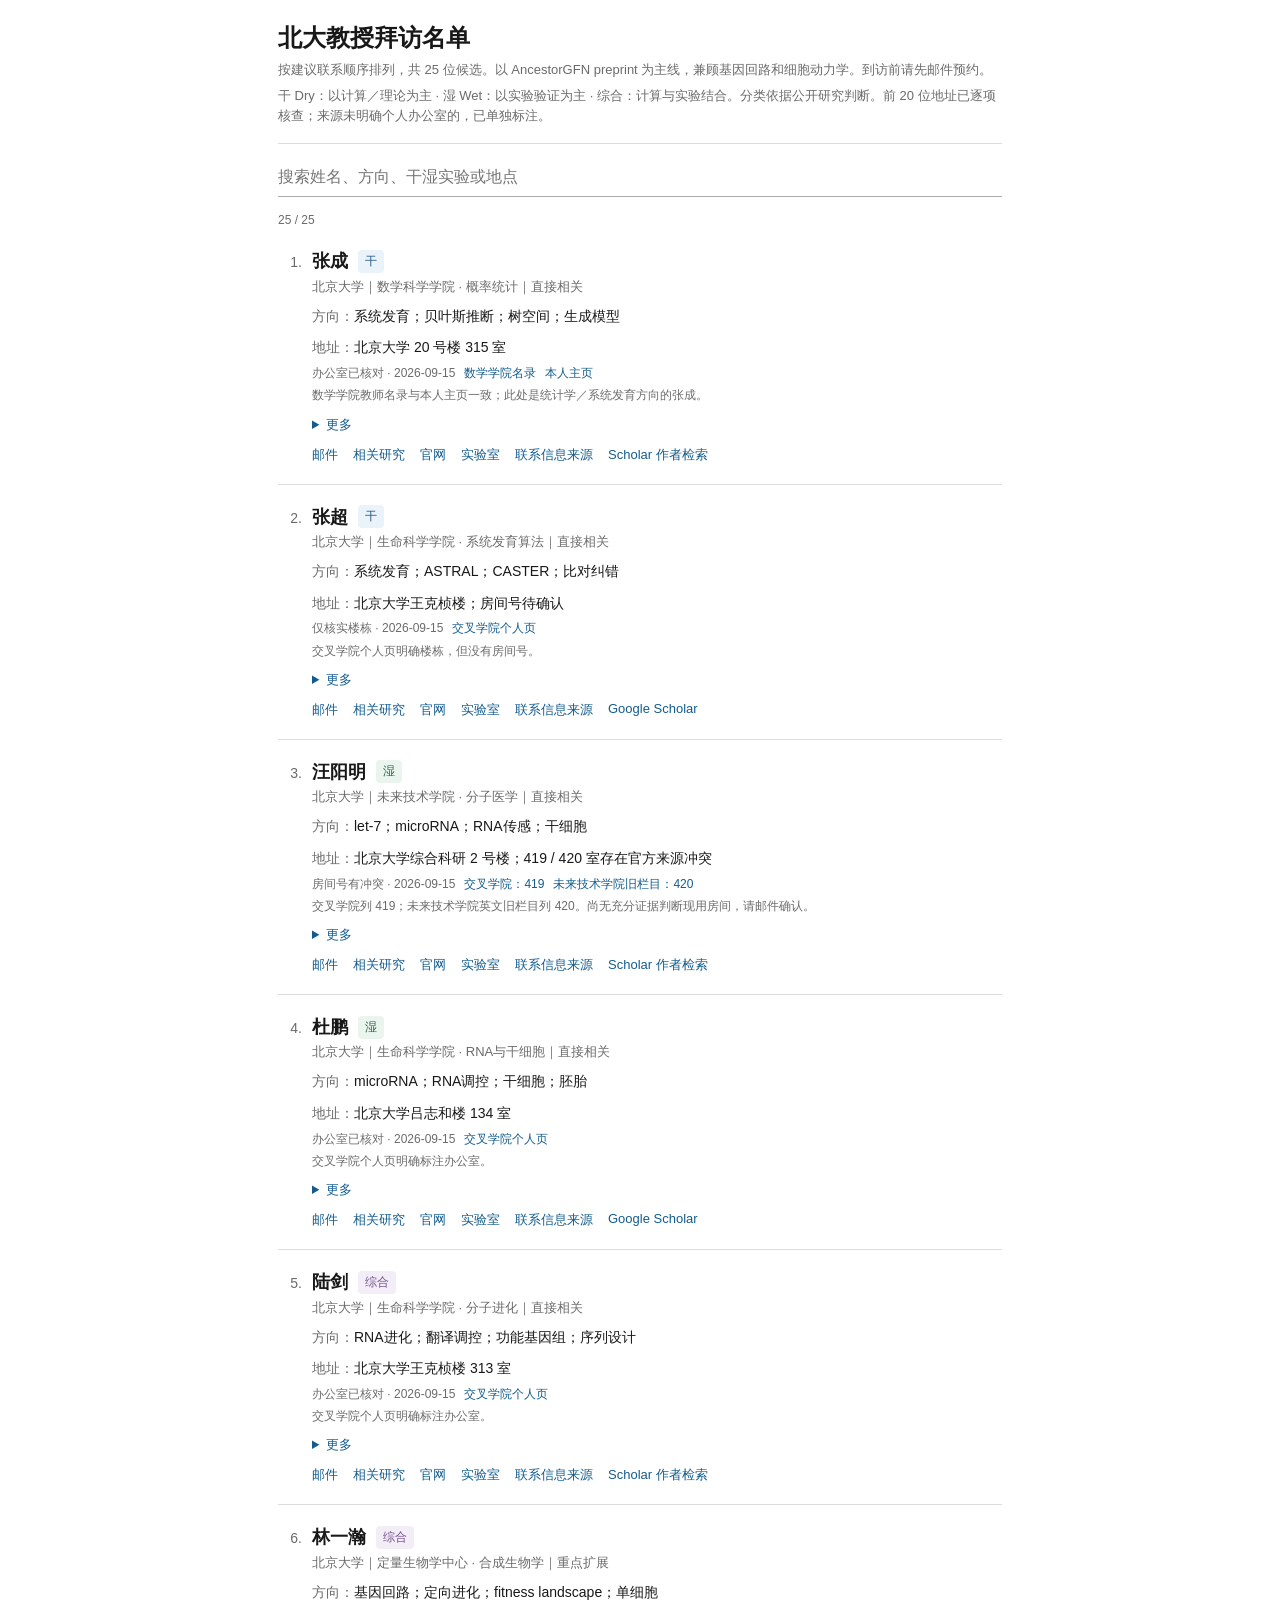
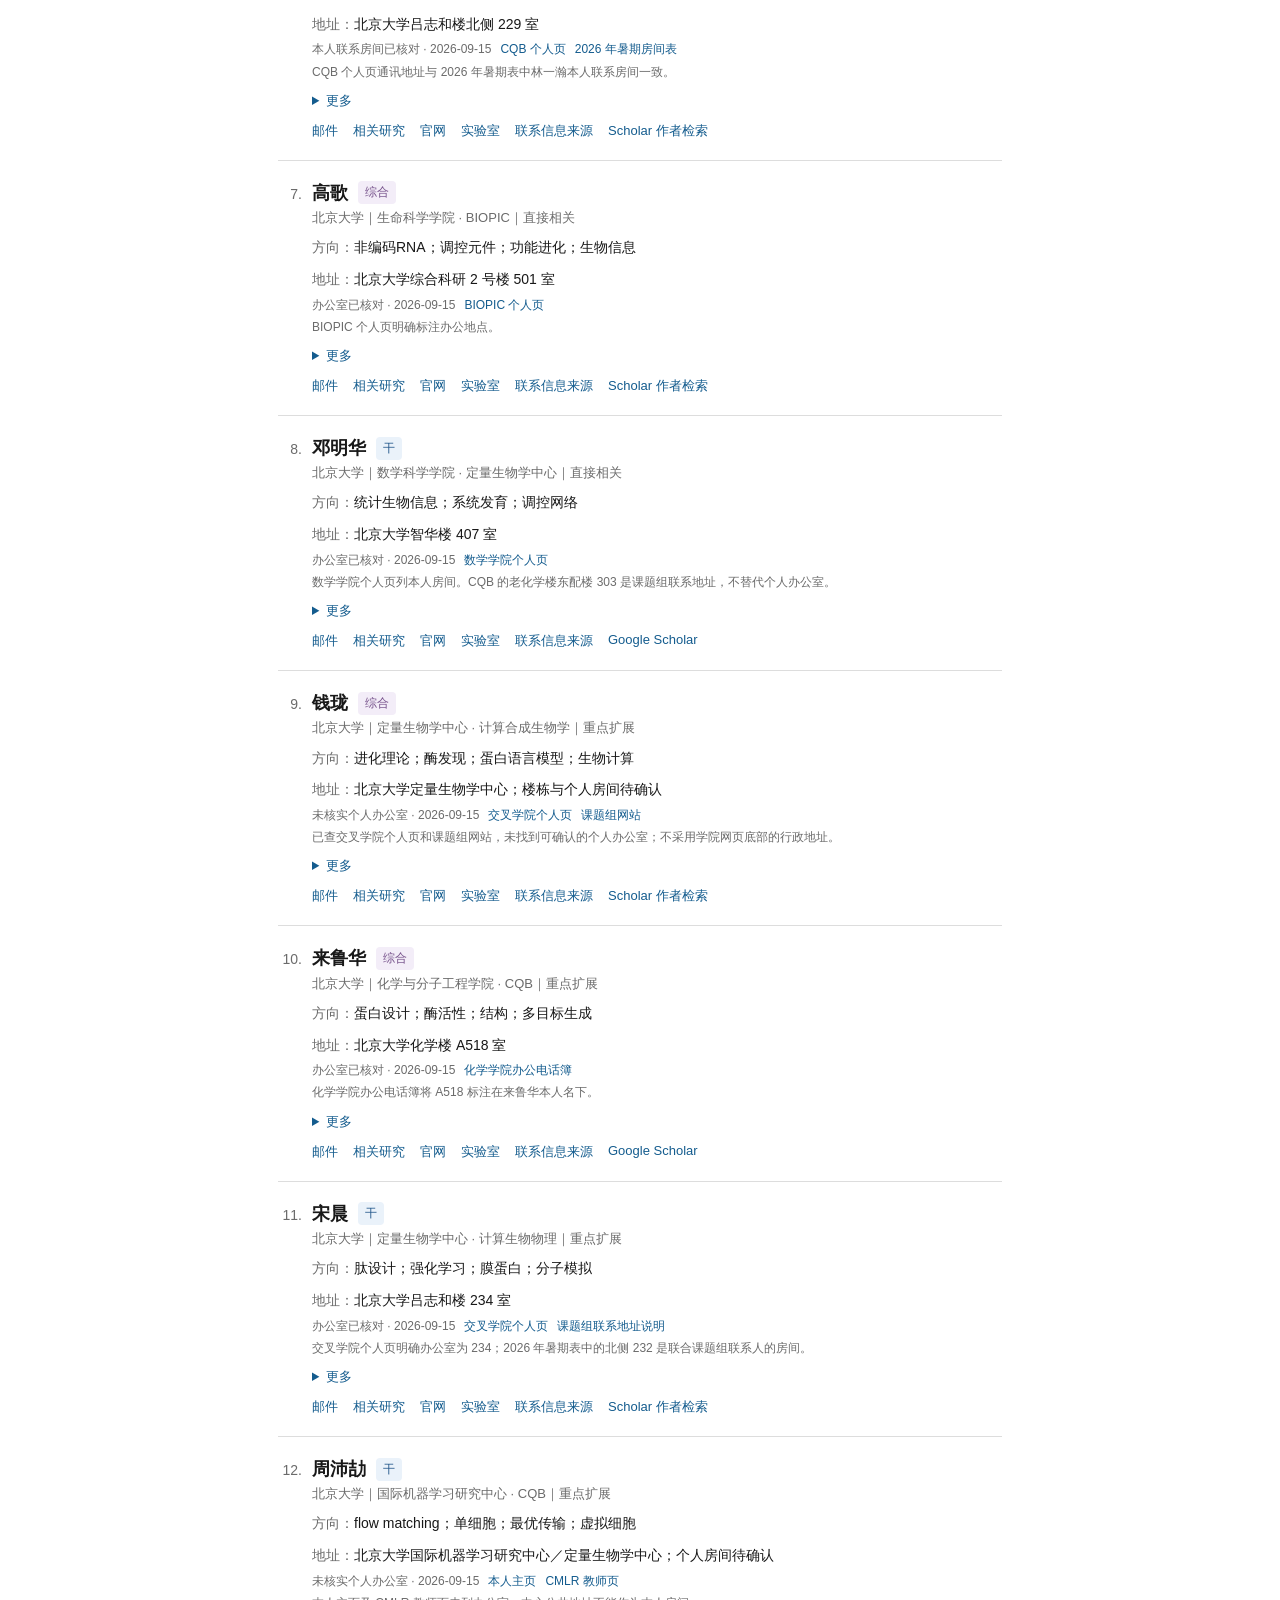
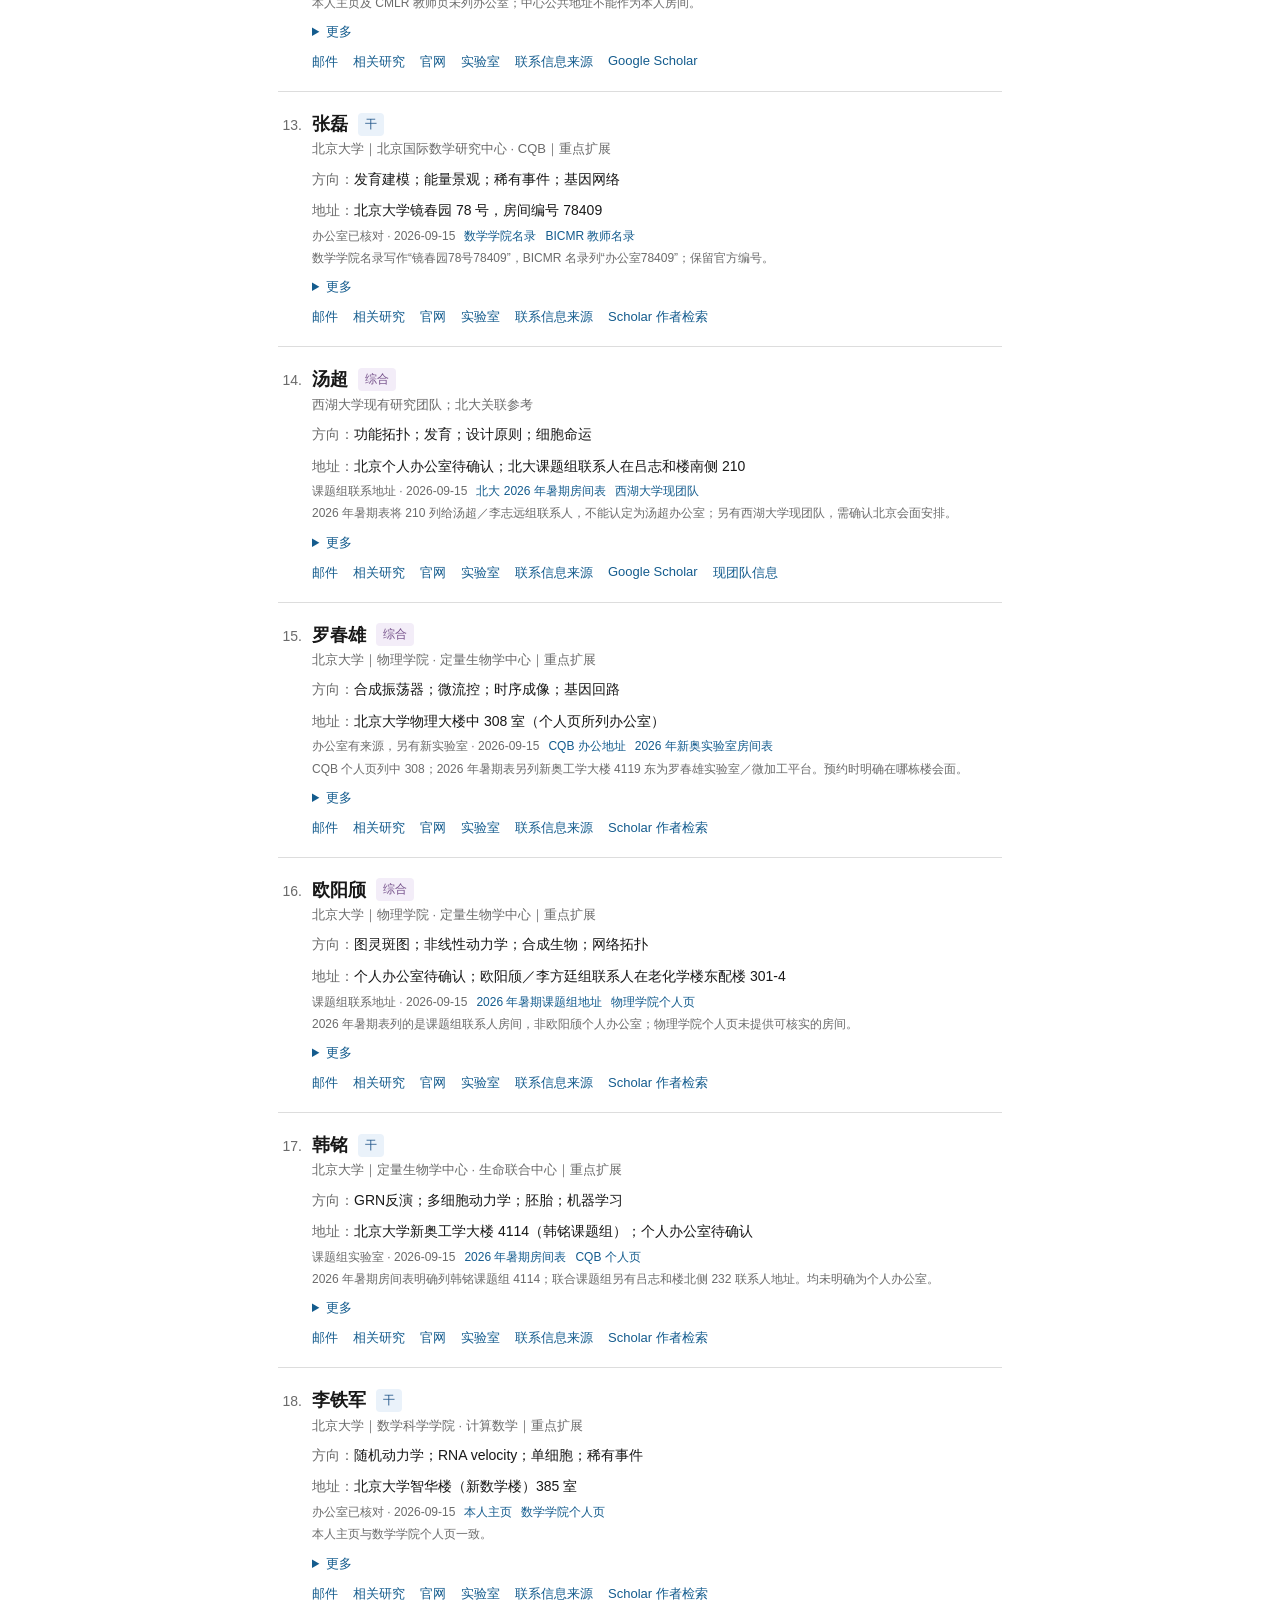
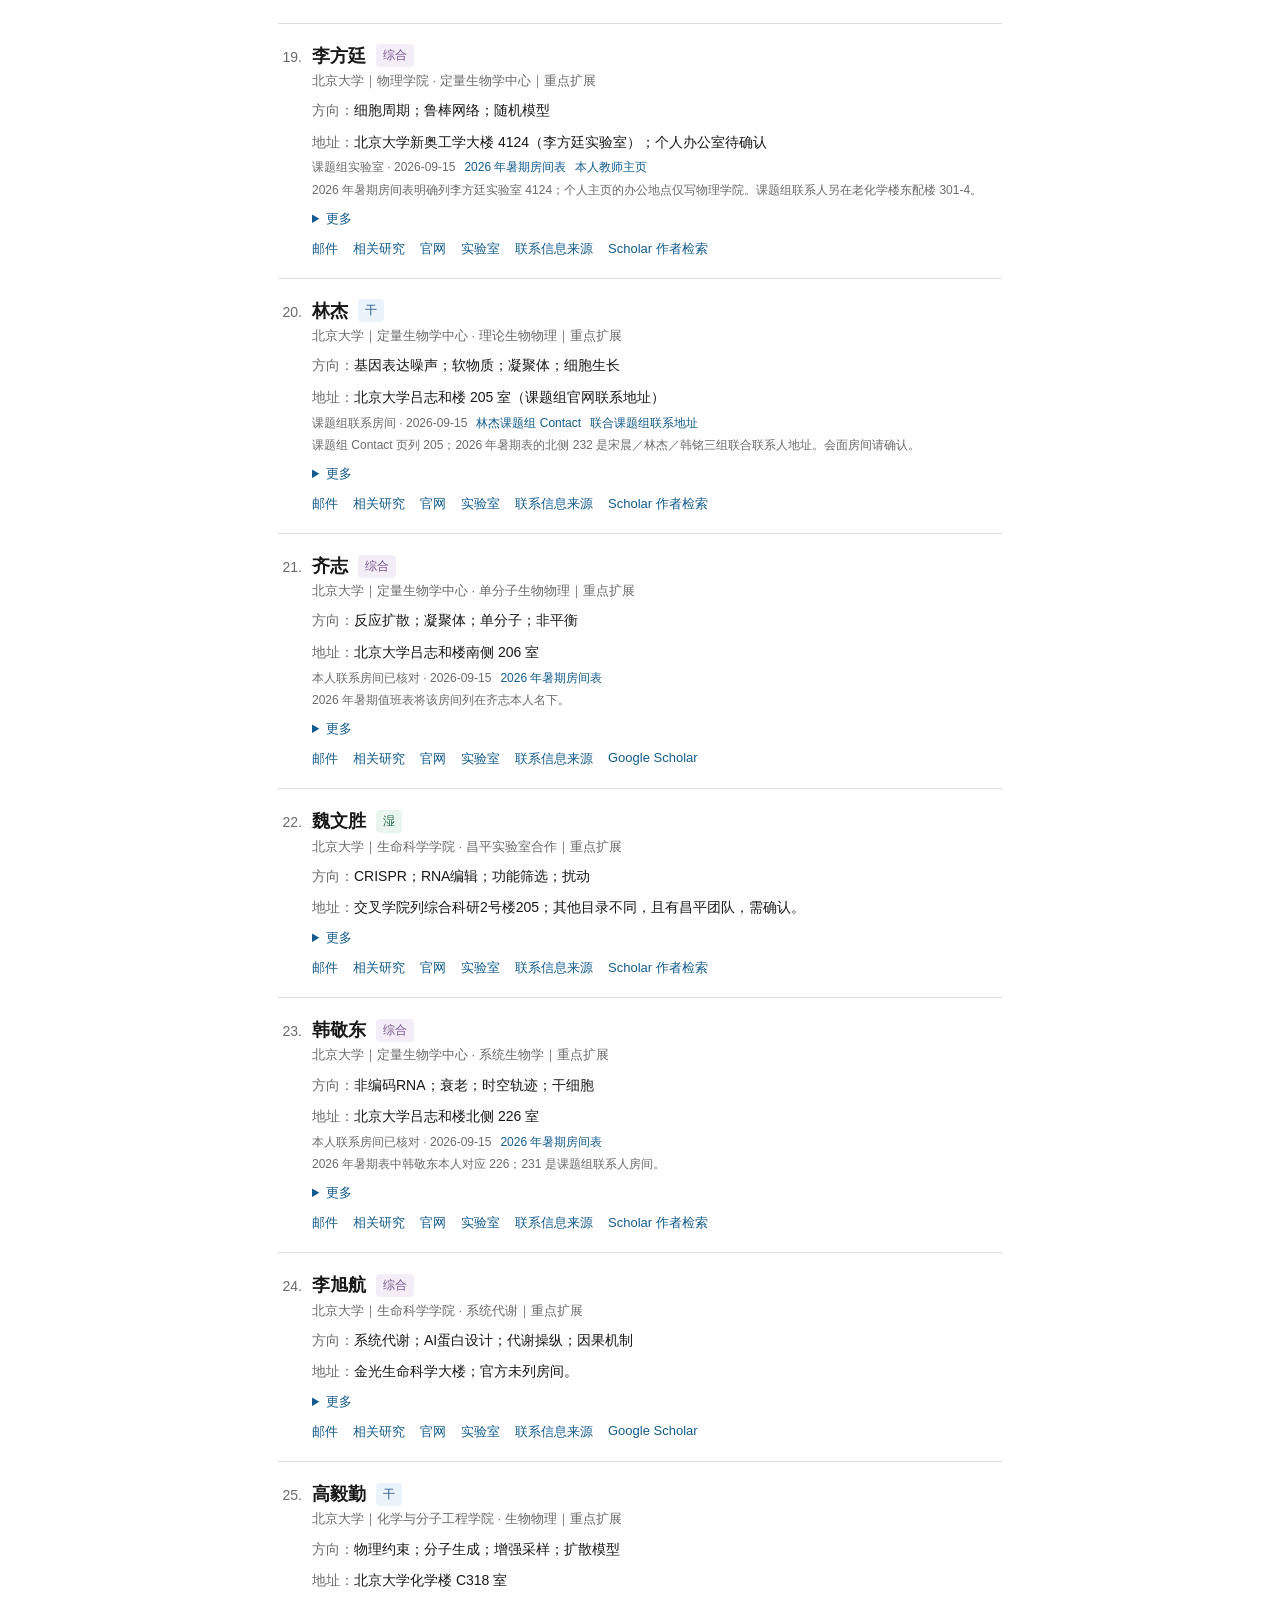
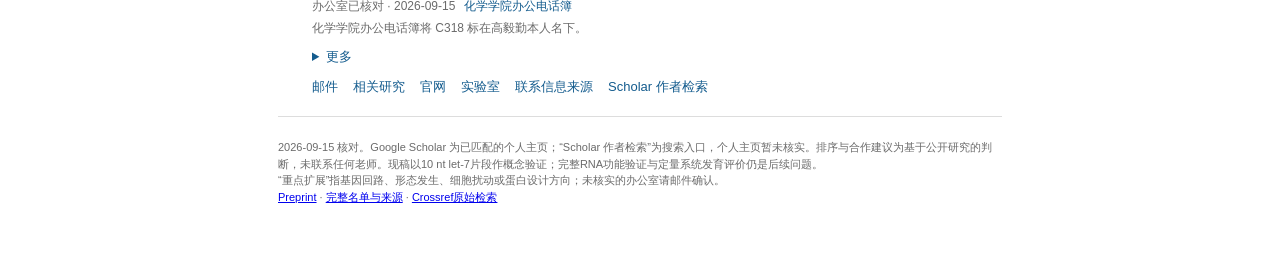
==== pku/index.html @ 9f8e9f09 "Use compact Chinese method labels beside professor names" ====
<!doctype html>
<html lang="zh-CN">
<head>
  <meta charset="utf-8">
  <meta name="viewport" content="width=device-width, initial-scale=1, viewport-fit=cover">
  <meta name="robots" content="noindex,nofollow,noarchive,noimageindex">
  <meta name="theme-color" content="#0b3b4a">
  <title>北大教授拜访名单</title>
  <style>
    :root { color-scheme:light; --ink:#181818; --muted:#6b6b6b; --link:#145c8e; --line:#dddddd; }
    * { box-sizing:border-box; }
    body { margin:0; font-family:-apple-system,BlinkMacSystemFont,"Segoe UI","PingFang SC","Noto Sans CJK SC",sans-serif; color:var(--ink); background:#fff; }
    .shell { width:min(760px,100%); margin:auto; padding:24px 18px 48px; }
    header { padding-bottom:18px; border-bottom:1px solid var(--line); }
    h1 { margin:0; font-size:24px; line-height:1.2; }
    .sub { margin:7px 0 0; color:var(--muted); font-size:13px; line-height:1.5; }
    .tools { padding:14px 0 6px; }
    .search { width:100%; border:0; border-bottom:1px solid #aaa; border-radius:0; background:#fff; padding:10px 0; font-size:16px; outline:none; }
    .search:focus { border-bottom-color:var(--ink); }
    .meta { margin:10px 0 2px; color:var(--muted); font-size:12px; }
    .list { display:block; }
    article { padding:20px 0; border-bottom:1px solid var(--line); }
    .top { display:flex; gap:10px; align-items:flex-start; }
    .rank { flex:0 0 auto; width:24px; color:var(--muted); font-size:14px; line-height:26px; text-align:right; }
    h2 { margin:0 0 4px; font-size:18px; line-height:1.35; }
    .heading { display:flex; flex-wrap:wrap; align-items:center; gap:6px 10px; margin-bottom:4px; }
    .heading h2 { margin:0; }
    .kind { display:inline-block; border-radius:4px; padding:3px 7px; font-size:12px; font-weight:500; }
    .kind.dry { color:#23578b; background:#eaf2fa; }
    .kind.wet { color:#216744; background:#eaf5ed; }
    .kind.mixed { color:#75508a; background:#f3edf8; }
    .office-meta { margin:5px 0 0 34px; font-size:12px; line-height:1.6; color:var(--muted); }
    .office-meta a { color:var(--link); margin-left:9px; text-decoration:none; }
    .office-note { margin-top:3px; }
    .identity { color:var(--muted); font-size:13px; line-height:1.4; }
    .line { margin:10px 0 0 34px; font-size:14px; line-height:1.55; }
    .line span { color:var(--muted); }
    details { margin:10px 0 0 34px; }
    summary { color:var(--link); font-size:13px; cursor:pointer; }
    .detail { margin-top:10px; color:#333; font-size:13px; line-height:1.55; }
    .links { display:flex; flex-wrap:wrap; gap:6px 15px; margin:12px 0 0 34px; }
    .links a { color:var(--link); font-size:13px; text-decoration:none; }
    .links a:hover { text-decoration:underline; }
    .empty { padding:28px 0; color:var(--muted); }
    footer { margin-top:22px; color:var(--muted); font-size:11px; line-height:1.5; }
  </style>
</head>
<body>
  <main class="shell">
    <header>
      <h1>北大教授拜访名单</h1>
      <p class="sub">按建议联系顺序排列，共 25 位候选。以 AncestorGFN preprint 为主线，兼顾基因回路和细胞动力学。到访前请先邮件预约。</p>
      <p class="sub">干 Dry：以计算／理论为主 · 湿 Wet：以实验验证为主 · 综合：计算与实验结合。分类依据公开研究判断。前 20 位地址已逐项核查；来源未明确个人办公室的，已单独标注。</p>
    </header>
    <section class="tools" aria-label="搜索">
      <input id="search" class="search" type="search" placeholder="搜索姓名、方向、干湿实验或地点" autocomplete="off">
    </section>
    <div class="meta" id="count"></div>
    <section class="list" id="cards"></section>
    <footer>2026-09-15 核对。Google Scholar 为已匹配的个人主页；“Scholar 作者检索”为搜索入口，个人主页暂未核实。排序与合作建议为基于公开研究的判断，未联系任何老师。现稿以10 nt let-7片段作概念验证；完整RNA功能验证与定量系统发育评价仍是后续问题。<br>“重点扩展”指基因回路、形态发生、细胞扰动或蛋白设计方向；未核实的办公室请邮件确认。<br><a href="https://doi.org/10.64898/2026.04.08.717239" target="_blank" rel="noopener noreferrer">Preprint</a> · <a href="research-data.json" download>完整名单与来源</a> · <a href="crossref-sequence.json" download>Crossref原始检索</a></footer>
  </main>
  <script>
    const records = [{"id": "zhang-cheng", "name": "张成", "en": "Cheng Zhang", "unit": "数学科学学院 · 概率统计", "kind": "干实验", "tier": "直接相关", "tags": ["系统发育", "贝叶斯推断", "树空间", "生成模型"], "fit": "最适合审视 AncestorGFN 的推断定义：生成路径在什么条件下才构成系统发育证据？", "evidence": "本人2025年论文包含将有向无环图系统扩展以寻找高后验密度系统树，与“从 DAG 得到树”的问题特别贴近；另有变分推断和标准化流工作。", "paper": "Finding High Posterior Density Phylogenies by Systematically Extending a Directed Acyclic Graph · Algorithms for Molecular Biology 2025", "paperUrl": "https://doi.org/10.1186/s13015-025-00273-x", "email": "chengzhang@math.pku.edu.cn", "address": "北京大学 20 号楼 315 室", "official": "https://www.stat-center.pku.edu.cn/zxry/zxjy/zc/1201854tjkxzx1314356.htm", "lab": "https://zcrabbit.github.io/", "ask": "想请教如何给 flow traceback 定义可检验的树分布，以及怎样与变分贝叶斯方法在同一数据和计算预算下比较。", "limit": "数学学院张成；不是计算机学院做 DNA 存储的同名教师。需把生成树与进化似然区分清楚。", "scholarChecked": "2026-09-15", "scholar": "", "scholarSource": "", "scholarEvidence": "已检查官方/实验室主页并检索，暂未确认独立个人主页；不表示本人没有主页。", "scholarStatus": "个人主页待核实", "scholarSearch": "https://scholar.google.com/citations?view_op=search_authors&mauthors=Cheng+Zhang+Peking+University&hl=en", "officeStatus": "办公室已核对", "officeNote": "数学学院教师名录与本人主页一致；此处是统计学／系统发育方向的张成。", "officeSources": [{"label": "数学学院名录", "url": "https://math.pku.edu.cn/jsdw/js_20180628175159671361/z_20180628175159671361/103427.htm"}, {"label": "本人主页", "url": "https://zcrabbit.github.io/"}], "officeChecked": "2026-09-15", "kindCode": "dry", "kindLabel": "干", "kindSource": "https://www.stat-center.pku.edu.cn/zxry/zxjy/zc/1201854tjkxzx1314356.htm", "kindNote": "本人2025年论文包含将有向无环图系统扩展以寻找高后验密度系统树，与“从 DAG 得到树”的问题特别贴近；另有变分推断和标准化流工作。", "rank": 1, "identity": "北京大学｜数学科学学院 · 概率统计｜直接相关", "fields": "系统发育；贝叶斯推断；树空间；生成模型", "mode": "干实验", "source": "https://www.stat-center.pku.edu.cn/zxry/zxjy/zc/1201854tjkxzx1314356.htm", "action": "先邮件预约，并确认会面房间及进楼安排。"}, {"id": "zhang-chao", "name": "张超", "en": "Chao Zhang", "unit": "生命科学学院 · 系统发育算法", "kind": "干实验", "tier": "直接相关", "tags": ["系统发育", "ASTRAL", "CASTER", "比对纠错"], "fit": "最适合帮助补强系统发育基准：真树模拟、树提取、基因树与物种树差别、比对误差。", "evidence": "官方主页列出 ASTRAL-IV、ASTRAL-Pro、wASTRAL、CASTER、WASTER 与 TAPER，覆盖大规模建树和比对纠错。", "paper": "CASTER: Direct species tree inference from whole-genome alignments · Science 2025", "paperUrl": "https://pmc.ncbi.nlm.nih.gov/articles/PMC12038793/", "email": "chaozhang@pku.edu.cn", "address": "北京大学王克桢楼；房间号待确认", "official": "https://www.aais.pku.edu.cn/info/1410/17931.htm", "lab": "https://asterlab-web.github.io/", "ask": "您的建树和比对纠错工作让我想到：如何测试不显式计算 MSA 的生成路径，在含 indel 与基因复制的数据中是否保留真实进化信号？", "limit": "当前稿件仅使用短 let-7 片段；CASTER/ASTRAL 解决的问题和输入规模不同，应先请教评价设计，不能直接宣称同类替代。", "scholarChecked": "2026-09-15", "scholar": "https://scholar.google.com/citations?user=tLmALrkAAAAJ&hl=en", "scholarSource": "https://asterlab-web.github.io/people/", "scholarEvidence": "实验室主页直接链接", "scholarStatus": "已核对主页", "scholarSearch": "https://scholar.google.com/citations?view_op=search_authors&mauthors=Chao+Zhang+Peking+University&hl=en", "officeStatus": "仅核实楼栋", "officeNote": "交叉学院个人页明确楼栋，但没有房间号。", "officeSources": [{"label": "交叉学院个人页", "url": "https://www.aais.pku.edu.cn/info/1410/17931.htm"}], "officeChecked": "2026-09-15", "kindCode": "dry", "kindLabel": "干", "kindSource": "https://www.aais.pku.edu.cn/info/1410/17931.htm", "kindNote": "官方主页列出 ASTRAL-IV、ASTRAL-Pro、wASTRAL、CASTER、WASTER 与 TAPER，覆盖大规模建树和比对纠错。", "rank": 2, "identity": "北京大学｜生命科学学院 · 系统发育算法｜直接相关", "fields": "系统发育；ASTRAL；CASTER；比对纠错", "mode": "干实验", "source": "https://www.aais.pku.edu.cn/info/1410/17931.htm", "action": "先邮件预约，并确认会面房间及进楼安排。"}, {"id": "wang-yangming", "name": "汪阳明", "en": "Yangming Wang", "unit": "未来技术学院 · 分子医学", "kind": "湿实验", "tier": "直接相关", "tags": ["let-7", "microRNA", "RNA传感", "干细胞"], "fit": "最贴近 let-7 功能与测量：有 let-7 调控研究，也有 miRNA 活性传感器和活细胞 RNA 动态测量。", "evidence": "2014/2015 年 let-7 与干细胞自我更新工作；2019 年 miRNA 激活 CRISPR 传感器；2026 年 POND-seq 可追踪活细胞 RNA 并捕获 miRNA 及相关靶 RNA。", "paper": "POND-seq · Molecular Cell 2026", "paperUrl": "https://future.pku.edu.cn/kxyj/kydt/fe4bd31f8ebb439cb4e24157a5f477c4.htm", "email": "yangming.wang@pku.edu.cn", "address": "北京大学综合科研 2 号楼；419 / 420 室存在官方来源冲突", "official": "https://www.aais.pku.edu.cn/info/1434/2818.htm", "lab": "https://wanglabpku.github.io/", "ask": "想讨论怎样把生成的 let-7 变体放回完整 RNA 背景，并用活性或靶向读出区分“序列相似”与“功能保留”。", "limit": "let-7 直接工作年代较早，但当前 RNA 工具方向仍在延续；短片段不能直接当作完整成熟 miRNA。", "scholarChecked": "2026-09-15", "scholar": "", "scholarSource": "", "scholarEvidence": "已检查官方/实验室主页并检索，暂未确认独立个人主页；不表示本人没有主页。", "scholarStatus": "个人主页待核实", "scholarSearch": "https://scholar.google.com/citations?view_op=search_authors&mauthors=Yangming+Wang+Peking+University&hl=en", "officeStatus": "房间号有冲突", "officeNote": "交叉学院列 419；未来技术学院英文旧栏目列 420。尚无充分证据判断现用房间，请邮件确认。", "officeSources": [{"label": "交叉学院：419", "url": "https://www.aais.pku.edu.cn/info/1434/2818.htm"}, {"label": "未来技术学院旧栏目：420", "url": "https://future.pku.edu.cn/en/Old_Column/js/Faculty/InstituteMedicine/15ef9f4444e141cda5673b20d1e2776c.htm"}], "officeChecked": "2026-09-15", "kindCode": "wet", "kindLabel": "湿", "kindSource": "https://www.aais.pku.edu.cn/info/1434/2818.htm", "kindNote": "2014/2015 年 let-7 与干细胞自我更新工作；2019 年 miRNA 激活 CRISPR 传感器；2026 年 POND-seq 可追踪活细胞 RNA 并捕获 miRNA 及相关靶 RNA。", "rank": 3, "identity": "北京大学｜未来技术学院 · 分子医学｜直接相关", "fields": "let-7；microRNA；RNA传感；干细胞", "mode": "湿实验", "source": "https://www.aais.pku.edu.cn/info/1434/2818.htm", "action": "先邮件预约，并确认会面房间及进楼安排。"}, {"id": "du-peng", "name": "杜鹏", "en": "Peng Du", "unit": "生命科学学院 · RNA与干细胞", "kind": "湿实验", "tier": "直接相关", "tags": ["microRNA", "RNA调控", "干细胞", "胚胎"], "fit": "适合定义生成 miRNA 的生物学有效性：加工、剂量与细胞命运，而不仅是与训练序列相似。", "evidence": "研究 RNA 调控和干细胞命运；Nature 2021 工作关注全局 miRNA 剂量与胚层分化，Cell 2022 关注恢复 miRNA 缺失。", "paper": "Global miRNA dosage control of embryonic germ layer specification · Nature 2021", "paperUrl": "https://www.aais.pku.edu.cn/info/1415/2769.htm", "email": "pengdu@pku.edu.cn", "address": "北京大学吕志和楼 134 室", "official": "https://www.aais.pku.edu.cn/info/1415/2769.htm", "lab": "https://dulab.pku.edu.cn/", "ask": "我们的生成模型目前在 let-7 的10 nt片段上验证。想请教，扩展到完整 miRNA 后，哪些加工、表达或靶基因读出最能判断候选是否有功能？", "limit": "与 miRNA 领域直接相关，但未确认其实验室正在开展 let-7 序列设计项目；需要双方共同定义验证体系。", "scholarChecked": "2026-09-15", "scholar": "https://scholar.google.com/citations?user=4_eJyQMAAAAJ&hl=en", "scholarSource": "https://dulab.pku.edu.cn/Publications1/By_year.htm", "scholarEvidence": "实验室论文页直接链接", "scholarStatus": "已核对主页", "scholarSearch": "https://scholar.google.com/citations?view_op=search_authors&mauthors=Peng+Du+Peking+University&hl=en", "officeStatus": "办公室已核对", "officeNote": "交叉学院个人页明确标注办公室。", "officeSources": [{"label": "交叉学院个人页", "url": "https://www.aais.pku.edu.cn/info/1415/2769.htm"}], "officeChecked": "2026-09-15", "kindCode": "wet", "kindLabel": "湿", "kindSource": "https://www.aais.pku.edu.cn/info/1415/2769.htm", "kindNote": "研究 RNA 调控和干细胞命运；Nature 2021 工作关注全局 miRNA 剂量与胚层分化，Cell 2022 关注恢复 miRNA 缺失。", "rank": 4, "identity": "北京大学｜生命科学学院 · RNA与干细胞｜直接相关", "fields": "microRNA；RNA调控；干细胞；胚胎", "mode": "湿实验", "source": "https://www.aais.pku.edu.cn/info/1415/2769.htm", "action": "先邮件预约，并确认会面房间及进楼安排。"}, {"id": "lu-jian", "name": "陆剑", "en": "Jian Lu", "unit": "生命科学学院 · 分子进化", "kind": "干湿结合", "tier": "直接相关", "tags": ["RNA进化", "翻译调控", "功能基因组", "序列设计"], "fit": "兼顾 RNA 生物学、进化推断与计算设计，是连接两半论文叙事的优先对象。", "evidence": "现行学院主页明确提出 RNA调控—分子进化—计算设计，结合果蝇、体外翻译、多组学与深度学习；2026年继续发表果蝇适应性演化研究。", "paper": "近缘果蝇环境适应的可重复演化研究 · 2026", "paperUrl": "https://news.pku.edu.cn/jxky/2b58b2e763634da4b195288459eded12.htm", "email": "luj@pku.edu.cn", "address": "北京大学王克桢楼 313 室", "official": "https://www.aais.pku.edu.cn/info/1423/2793.htm", "lab": "https://www.bio.pku.edu.cn/homes/Index/news_cont_jl/16/45.html", "ask": "想请教如何将生成路径中的共享中间态，与 RNA 调控元件的真实进化约束区分开，并选择一个可做功能检验的序列家族。", "limit": "应围绕非编码 RNA、翻译调控或果蝇问题沟通；不把泛化到任意序列的能力当作已经完成。", "scholarChecked": "2026-09-15", "scholar": "", "scholarSource": "", "scholarEvidence": "已检查官方/实验室主页并检索，暂未确认独立个人主页；不表示本人没有主页。", "scholarStatus": "个人主页待核实", "scholarSearch": "https://scholar.google.com/citations?view_op=search_authors&mauthors=Jian+Lu+Peking+University&hl=en", "officeStatus": "办公室已核对", "officeNote": "交叉学院个人页明确标注办公室。", "officeSources": [{"label": "交叉学院个人页", "url": "https://www.aais.pku.edu.cn/info/1423/2793.htm"}], "officeChecked": "2026-09-15", "kindCode": "mixed", "kindLabel": "综合", "kindSource": "https://www.aais.pku.edu.cn/info/1423/2793.htm", "kindNote": "现行学院主页明确提出 RNA调控—分子进化—计算设计，结合果蝇、体外翻译、多组学与深度学习；2026年继续发表果蝇适应性演化研究。", "rank": 5, "identity": "北京大学｜生命科学学院 · 分子进化｜直接相关", "fields": "RNA进化；翻译调控；功能基因组；序列设计", "mode": "干湿结合", "source": "https://www.aais.pku.edu.cn/info/1423/2793.htm", "action": "先邮件预约，并确认会面房间及进楼安排。"}, {"id": "lin-yihan", "name": "林一瀚", "en": "Yihan Lin", "unit": "定量生物学中心 · 合成生物学", "kind": "干湿结合", "tier": "重点扩展", "tags": ["基因回路", "定向进化", "fitness landscape", "单细胞"], "fit": "跨越你三个方向的强连接点：基因网络推断、人工线路，以及用学习模型探索蛋白适应度空间。", "evidence": "2026年 PNAS 研究用定向进化轨迹学习高阶蛋白适应度景观；2023年 Genome Research 研究 GRN 推断；具备活细胞时序成像与合成器件平台。", "paper": "Navigating high-order protein fitness landscapes via deep learning on directed evolution trajectories · PNAS 2026", "paperUrl": "https://doi.org/10.1073/pnas.2520561123", "email": "yihan.lin@pku.edu.cn", "address": "北京大学吕志和楼北侧 229 室", "official": "https://cqb.pku.edu.cn/info/1002/1818.htm", "lab": "https://linlab-pku.com/", "ask": "看到您用进化轨迹学习适应度景观的工作，我想讨论 GFlowNet 能否帮助选出兼顾功能与多样性的候选；也希望交流从 GRN 推断到基因线路生成的接口。", "limit": "蛋白进化和线路工作高度相邻，但不是当前 let-7 系统发育结果的直接验证。可同时附 ISSCR 海报。", "scholarChecked": "2026-09-15", "scholar": "", "scholarSource": "", "scholarEvidence": "已检查官方/实验室主页并检索，暂未确认独立个人主页；不表示本人没有主页。", "scholarStatus": "个人主页待核实", "scholarSearch": "https://scholar.google.com/citations?view_op=search_authors&mauthors=Yihan+Lin+Peking+University&hl=en", "officeStatus": "本人联系房间已核对", "officeNote": "CQB 个人页通讯地址与 2026 年暑期表中林一瀚本人联系房间一致。", "officeSources": [{"label": "CQB 个人页", "url": "https://cqb.pku.edu.cn/info/1002/1818.htm"}, {"label": "2026 年暑期房间表", "url": "https://cqb.pku.edu.cn/info/1064/6153.htm"}], "officeChecked": "2026-09-15", "kindCode": "mixed", "kindLabel": "综合", "kindSource": "https://cqb.pku.edu.cn/info/1002/1818.htm", "kindNote": "2026年 PNAS 研究用定向进化轨迹学习高阶蛋白适应度景观；2023年 Genome Research 研究 GRN 推断；具备活细胞时序成像与合成器件平台。", "rank": 6, "identity": "北京大学｜定量生物学中心 · 合成生物学｜重点扩展", "fields": "基因回路；定向进化；fitness landscape；单细胞", "mode": "干湿结合", "source": "https://cqb.pku.edu.cn/info/1002/1818.htm", "action": "先邮件预约，并确认会面房间及进楼安排。"}, {"id": "gao-ge", "name": "高歌", "en": "Ge Gao", "unit": "生命科学学院 · BIOPIC", "kind": "干湿结合", "tier": "直接相关", "tags": ["非编码RNA", "调控元件", "功能进化", "生物信息"], "fit": "适合讨论非编码序列的功能、进化约束和数据划分，帮助建立比相似度更有说服力的评价。", "evidence": "官方主页描述整合高通量遗传与功能基因组数据，研究表达调控因子的功能及演化；也是杜鹏 miRNA 剂量工作作者之一。", "paper": "Global miRNA dosage control of embryonic germ layer specification · Nature 2021", "paperUrl": "https://www.aais.pku.edu.cn/info/1415/2769.htm", "email": "gaog@pku.edu.cn", "address": "北京大学综合科研 2 号楼 501 室", "official": "https://biopic.pku.edu.cn/zxpi/107bdswyxqycxzxgb510945.htm", "lab": "http://www.gao-lab.org/", "ask": "想请教如何构建跨物种非编码 RNA 生成基准，避免近同源序列和保守性权重让测试结果过于乐观，并建立功能层面的读出。", "limit": "以计算和功能基因组整合为主；具体湿实验承接能力需先沟通，不默认有现成 let-7 筛选平台。", "scholarChecked": "2026-09-15", "scholar": "", "scholarSource": "", "scholarEvidence": "已检查官方/实验室主页并检索，暂未确认独立个人主页；不表示本人没有主页。", "scholarStatus": "个人主页待核实", "scholarSearch": "https://scholar.google.com/citations?view_op=search_authors&mauthors=Ge+Gao+Peking+University&hl=en", "officeStatus": "办公室已核对", "officeNote": "BIOPIC 个人页明确标注办公地点。", "officeSources": [{"label": "BIOPIC 个人页", "url": "https://biopic.pku.edu.cn/zxpi/107bdswyxqycxzxgb510945.htm"}], "officeChecked": "2026-09-15", "kindCode": "mixed", "kindLabel": "综合", "kindSource": "https://biopic.pku.edu.cn/zxpi/107bdswyxqycxzxgb510945.htm", "kindNote": "官方主页描述整合高通量遗传与功能基因组数据，研究表达调控因子的功能及演化；也是杜鹏 miRNA 剂量工作作者之一。", "rank": 7, "identity": "北京大学｜生命科学学院 · BIOPIC｜直接相关", "fields": "非编码RNA；调控元件；功能进化；生物信息", "mode": "干湿结合", "source": "https://biopic.pku.edu.cn/zxpi/107bdswyxqycxzxgb510945.htm", "action": "先邮件预约，并确认会面房间及进楼安排。"}, {"id": "deng-minghua", "name": "邓明华", "en": "Minghua Deng", "unit": "数学科学学院 · 定量生物学中心", "kind": "干实验", "tier": "直接相关", "tags": ["统计生物信息", "系统发育", "调控网络"], "fit": "适合审查统计评价与模型对照；与张成的树概率估计、林一瀚的调控分析都有合作接口。", "evidence": "2024年树概率估计工作包含邓明华、张成；2022年与林一瀚合作用时间序列转录组推断转录因子活性。", "paper": "Improving Tree Probability Estimation with Stochastic Optimization and Variance Reduction · 2024", "paperUrl": "https://arxiv.org/abs/2409.05282", "email": "dengmh@pku.edu.cn", "address": "北京大学智华楼 407 室", "official": "https://cqb.pku.edu.cn/info/1002/1826.htm", "lab": "https://cqb.pku.edu.cn/info/1002/1826.htm", "ask": "想请教如何设计既评价目标覆盖率、又检验树结构可靠性的实验，以及如何控制奖励函数和训练目标同时变化造成的混杂。", "limit": "建议带上多随机种子结果和统一奖励下的基线；不要仅用不同奖励设定的 TB 与 FL-DB 比较证明训练目标优越。", "scholarChecked": "2026-09-15", "scholar": "https://scholar.google.com/citations?user=u7NoLQYAAAAJ&hl=en", "scholarSource": "https://www.alphaxiv.org/@minghua-deng", "scholarEvidence": "作者资料页，姓名及生物信息论文匹配", "scholarStatus": "已核对主页", "scholarSearch": "https://scholar.google.com/citations?view_op=search_authors&mauthors=Minghua+Deng+Peking+University&hl=en", "officeStatus": "办公室已核对", "officeNote": "数学学院个人页列本人房间。CQB 的老化学楼东配楼 303 是课题组联系地址，不替代个人办公室。", "officeSources": [{"label": "数学学院个人页", "url": "https://www.math.pku.edu.cn/jsdw/js_20180628175159671361/d_20180628175159671361/69896.htm"}], "officeChecked": "2026-09-15", "kindCode": "dry", "kindLabel": "干", "kindSource": "https://cqb.pku.edu.cn/info/1002/1826.htm", "kindNote": "2024年树概率估计工作包含邓明华、张成；2022年与林一瀚合作用时间序列转录组推断转录因子活性。", "rank": 8, "identity": "北京大学｜数学科学学院 · 定量生物学中心｜直接相关", "fields": "统计生物信息；系统发育；调控网络", "mode": "干实验", "source": "https://cqb.pku.edu.cn/info/1002/1826.htm", "action": "先邮件预约，并确认会面房间及进楼安排。"}, {"id": "qian-long", "name": "钱珑", "en": "Long Qian", "unit": "定量生物学中心 · 计算合成生物学", "kind": "干湿结合", "tier": "重点扩展", "tags": ["进化理论", "酶发现", "蛋白语言模型", "生物计算"], "fit": "若希望把生成方法推进到真实功能筛选，语言模型辅助酶发现与多基因编程都是明确接口。", "evidence": "官方论文列表含2025年语言模型辅助 mRNA 加帽酶发现、2023年多基因表达比例编程，以及进化理论工作。", "paper": "Discovery of Diverse and High-quality mRNA Capping Enzymes through a Language Model-enabled Platform · Science Advances 2025", "paperUrl": "https://www.aais.pku.edu.cn/info/1644/3821.htm", "email": "long.qian@pku.edu.cn", "address": "北京大学定量生物学中心；楼栋与个人房间待确认", "official": "https://www.aais.pku.edu.cn/info/1644/3821.htm", "lab": "https://www.bdainformatics.org", "ask": "想以您已建立的酶发现任务为例，讨论如何用 GFlowNet 在固定实验预算下产生功能好、序列又多样的候选。", "limit": "这是从 RNA 片段到蛋白/酶设计的扩展，需要重新定义奖励与序列长度；不属于现稿已有验证。", "scholarChecked": "2026-09-15", "scholar": "", "scholarSource": "", "scholarEvidence": "已检查官方/实验室主页并检索，暂未确认独立个人主页；不表示本人没有主页。", "scholarStatus": "个人主页待核实", "scholarSearch": "https://scholar.google.com/citations?view_op=search_authors&mauthors=Long+Qian+Peking+University&hl=en", "officeStatus": "未核实个人办公室", "officeNote": "已查交叉学院个人页和课题组网站，未找到可确认的个人办公室；不采用学院网页底部的行政地址。", "officeSources": [{"label": "交叉学院个人页", "url": "https://www.aais.pku.edu.cn/info/1644/3821.htm"}, {"label": "课题组网站", "url": "https://www.bdainformatics.org/"}], "officeChecked": "2026-09-15", "kindCode": "mixed", "kindLabel": "综合", "kindSource": "https://www.aais.pku.edu.cn/info/1644/3821.htm", "kindNote": "官方论文列表含2025年语言模型辅助 mRNA 加帽酶发现、2023年多基因表达比例编程，以及进化理论工作。", "rank": 9, "identity": "北京大学｜定量生物学中心 · 计算合成生物学｜重点扩展", "fields": "进化理论；酶发现；蛋白语言模型；生物计算", "mode": "干湿结合", "source": "https://www.aais.pku.edu.cn/info/1644/3821.htm", "action": "先邮件预约，并确认会面房间及进楼安排。"}, {"id": "lai-luhua", "name": "来鲁华", "en": "Luhua Lai", "unit": "化学与分子工程学院 · CQB", "kind": "干湿结合", "tier": "重点扩展", "tags": ["蛋白设计", "酶活性", "结构", "多目标生成"], "fit": "适合提供真实蛋白设计任务与湿实验终点，特别是活性、稳定性与多样性之间的权衡。", "evidence": "2025年 GeoEvoBuilder 结合结构与进化信息改进功能蛋白设计，并以酶活、结构和动力学进行验证。", "paper": "GeoEvoBuilder · 功能蛋白设计研究 · 2025", "paperUrl": "https://cqb.pku.edu.cn/info/1101/3208.htm", "email": "lhlai@pku.edu.cn", "address": "北京大学化学楼 A518 室", "official": "https://www.oir.pku.edu.cn/cqb/info/1002/1830.htm", "lab": "http://mdl.ipc.pku.edu.cn", "ask": "想请教在功能蛋白设计中，多样性采样在何种实验预算和多目标约束下最有价值，并选择一个可以比较的酶家族。", "limit": "当前稿件是 RNA proof-of-concept；需先提供蛋白任务的初步结果，避免以“通用生成”代替明确生物问题。", "scholarChecked": "2026-09-15", "scholar": "https://scholar.google.com/citations?user=8NJFCTYAAAAJ&hl=en", "scholarSource": "https://adscientificindex.com/scientist/luhua-lai/703957/", "scholarEvidence": "作者资料页，北大单位及蛋白设计方向匹配", "scholarStatus": "已核对主页", "scholarSearch": "https://scholar.google.com/citations?view_op=search_authors&mauthors=Luhua+Lai+Peking+University&hl=en", "officeStatus": "办公室已核对", "officeNote": "化学学院办公电话簿将 A518 标注在来鲁华本人名下。", "officeSources": [{"label": "化学学院办公电话簿", "url": "https://www.chem.pku.edu.cn/bgfwdh/bgdh/index.htm"}], "officeChecked": "2026-09-15", "kindCode": "mixed", "kindLabel": "综合", "kindSource": "https://www.oir.pku.edu.cn/cqb/info/1002/1830.htm", "kindNote": "2025年 GeoEvoBuilder 结合结构与进化信息改进功能蛋白设计，并以酶活、结构和动力学进行验证。", "rank": 10, "identity": "北京大学｜化学与分子工程学院 · CQB｜重点扩展", "fields": "蛋白设计；酶活性；结构；多目标生成", "mode": "干湿结合", "source": "https://www.oir.pku.edu.cn/cqb/info/1002/1830.htm", "action": "先邮件预约，并确认会面房间及进楼安排。"}, {"id": "song-chen", "name": "宋晨", "en": "Chen Song", "unit": "定量生物学中心 · 计算生物物理", "kind": "干实验", "tier": "重点扩展", "tags": ["肽设计", "强化学习", "膜蛋白", "分子模拟"], "fit": "与你的生成与奖励设计有直接方法接口：已用深度强化学习设计抗菌肽。", "evidence": "官网列2025年深度强化学习肽设计，以及2026年 MemConverter 蛋白定位重编程。", "paper": "Painting Peptides with Antimicrobial Potency Through Deep Reinforcement Learning · Advanced Science 2025", "paperUrl": "https://cqb.pku.edu.cn/info/1002/1811.htm", "email": "c.song@pku.edu.cn", "address": "北京大学吕志和楼 234 室", "official": "https://cqb.pku.edu.cn/info/1002/1811.htm", "lab": "https://cqb.pku.edu.cn/songgroup/", "ask": "想围绕强化学习肽设计任务，比较单一高分优化和 GFlowNet 多模态采样，重点检验多样性是否带来更多可用候选。", "limit": "计算团队为主，部分成果含实验合作者；不能默认自有完整湿实验平台。", "scholarChecked": "2026-09-15", "scholar": "", "scholarSource": "", "scholarEvidence": "已检查官方/实验室主页并检索，暂未确认独立个人主页；不表示本人没有主页。", "scholarStatus": "个人主页待核实", "scholarSearch": "https://scholar.google.com/citations?view_op=search_authors&mauthors=Chen+Song+Peking+University&hl=en", "officeStatus": "办公室已核对", "officeNote": "交叉学院个人页明确办公室为 234；2026 年暑期表中的北侧 232 是联合课题组联系人的房间。", "officeSources": [{"label": "交叉学院个人页", "url": "https://www.aais.pku.edu.cn/info/1403/2620.htm"}, {"label": "课题组联系地址说明", "url": "https://cqb.pku.edu.cn/info/1064/6153.htm"}], "officeChecked": "2026-09-15", "kindCode": "dry", "kindLabel": "干", "kindSource": "https://cqb.pku.edu.cn/info/1002/1811.htm", "kindNote": "官网列2025年深度强化学习肽设计，以及2026年 MemConverter 蛋白定位重编程。", "rank": 11, "identity": "北京大学｜定量生物学中心 · 计算生物物理｜重点扩展", "fields": "肽设计；强化学习；膜蛋白；分子模拟", "mode": "干实验", "source": "https://cqb.pku.edu.cn/info/1002/1811.htm", "action": "先邮件预约，并确认会面房间及进楼安排。"}, {"id": "zhou-peijie", "name": "周沛劼", "en": "Peijie Zhou", "unit": "国际机器学习研究中心 · CQB", "kind": "干实验", "tier": "重点扩展", "tags": ["flow matching", "单细胞", "最优传输", "虚拟细胞"], "fit": "与你正在做的 conditional flow matching 和细胞扰动预测高度贴近，也能讨论 GFlowNet 与动力学模型的边界。", "evidence": "官网2025–2026论文直接覆盖 velocity-growth flow matching、动态非平衡最优传输、单细胞空间转移与轨迹重建。", "paper": "Joint Velocity-Growth Flow Matching for Single-Cell Dynamics Modeling · NeurIPS 2025", "paperUrl": "https://cqb.pku.edu.cn/info/1002/2869.htm", "email": "pjzhou@pku.edu.cn", "address": "北京大学国际机器学习研究中心／定量生物学中心；个人房间待确认", "official": "https://cqb.pku.edu.cn/info/1002/2869.htm", "lab": "https://cliffzhou92.github.io/", "ask": "我也在做 conditional flow matching 预测细胞扰动响应，想讨论如何区分“跨时间轨迹重建”与“干预后的反事实预测”，并把 GRN 先验加入生成模型。", "limit": "对细胞动力学工作是直接匹配；对 AncestorGFN 主要是生成方法层面的交流。", "scholarChecked": "2026-09-15", "scholar": "https://scholar.google.com/citations?user=WKfT0REAAAAJ&hl=en", "scholarSource": "https://cliffzhou92.github.io/", "scholarEvidence": "本人主页直接链接", "scholarStatus": "已核对主页", "scholarSearch": "https://scholar.google.com/citations?view_op=search_authors&mauthors=Peijie+Zhou+Peking+University&hl=en", "officeStatus": "未核实个人办公室", "officeNote": "本人主页及 CMLR 教师页未列办公室；中心公共地址不能作为本人房间。", "officeSources": [{"label": "本人主页", "url": "https://cliffzhou92.github.io/"}, {"label": "CMLR 教师页", "url": "https://cmlr.pku.edu.cn/People/Faculty/7a19505c532b410bbcdc788d40377c8c.htm"}], "officeChecked": "2026-09-15", "kindCode": "dry", "kindLabel": "干", "kindSource": "https://cqb.pku.edu.cn/info/1002/2869.htm", "kindNote": "官网2025–2026论文直接覆盖 velocity-growth flow matching、动态非平衡最优传输、单细胞空间转移与轨迹重建。", "rank": 12, "identity": "北京大学｜国际机器学习研究中心 · CQB｜重点扩展", "fields": "flow matching；单细胞；最优传输；虚拟细胞", "mode": "干实验", "source": "https://cqb.pku.edu.cn/info/1002/2869.htm", "action": "先邮件预约，并确认会面房间及进楼安排。"}, {"id": "zhang-lei", "name": "张磊", "en": "Lei Zhang", "unit": "北京国际数学研究中心 · CQB", "kind": "干实验", "tier": "重点扩展", "tags": ["发育建模", "能量景观", "稀有事件", "基因网络"], "fit": "基因回路生成和形态发生方向的优先理论对象：网络拓扑如何产生鲁棒动力学和发育斑图。", "evidence": "2026年与汤超合作建模线虫发育的力学—信号耦合；已有网络适应与噪声抑制设计原则研究。", "paper": "Efficient co-programming of intercellular mechanics and signaling for complex developmental patterns · 2026", "paperUrl": "https://cqb.pku.edu.cn/info/1065/5873.htm", "email": "zhangl@math.pku.edu.cn", "address": "北京大学镜春园 78 号，房间编号 78409", "official": "https://cqb.pku.edu.cn/info/1002/1802.htm", "lab": "http://bicmr.pku.edu.cn/~zhanglei", "ask": "想将生成出的分节时钟网络按动力学机制分类，检验相同斑图背后不同拓扑的鲁棒性；也想请教如何从简化网络走向多细胞力学模型。", "limit": "更适合附基因回路海报或形态发生稿；当前 let-7 稿不是主要契合点。官网旧职称与2026新闻不同，页面不据旧资料细分职级。", "scholarChecked": "2026-09-15", "scholar": "", "scholarSource": "", "scholarEvidence": "已检查官方/实验室主页并检索，暂未确认独立个人主页；不表示本人没有主页。", "scholarStatus": "个人主页待核实", "scholarSearch": "https://scholar.google.com/citations?view_op=search_authors&mauthors=Lei+Zhang+Peking+University&hl=en", "officeStatus": "办公室已核对", "officeNote": "数学学院名录写作“镜春园78号78409”，BICMR 名录列“办公室78409”；保留官方编号。", "officeSources": [{"label": "数学学院名录", "url": "https://math.pku.edu.cn/jsdw/js_20180628175159671361/z_20180628175159671361/index.htm"}, {"label": "BICMR 教师名录", "url": "https://bicmr.pku.edu.cn/cn/content/lists/11_5.html"}], "officeChecked": "2026-09-15", "kindCode": "dry", "kindLabel": "干", "kindSource": "https://cqb.pku.edu.cn/info/1002/1802.htm", "kindNote": "2026年与汤超合作建模线虫发育的力学—信号耦合；已有网络适应与噪声抑制设计原则研究。", "rank": 13, "identity": "北京大学｜北京国际数学研究中心 · CQB｜重点扩展", "fields": "发育建模；能量景观；稀有事件；基因网络", "mode": "干实验", "source": "https://cqb.pku.edu.cn/info/1002/1802.htm", "action": "先邮件预约，并确认会面房间及进楼安排。"}, {"id": "tang-chao", "name": "汤超", "en": "Chao Tang", "unit": "定量生物学中心 · 物理学院", "kind": "干湿结合", "tier": "重点扩展", "tags": ["功能拓扑", "发育", "设计原则", "细胞命运"], "fit": "最适合讨论“许多网络实现同一功能”这一科学问题，以及哪些结果能够成为生物学设计原则。", "evidence": "经典工作研究能实现适应功能的网络拓扑；2026年与张磊联合实验和模型研究线虫胚胎发育。", "paper": "Efficient co-programming of intercellular mechanics and signaling for complex developmental patterns · 2026", "paperUrl": "https://doi.org/10.1016/j.xcrp.2026.103344", "email": "tangc@pku.edu.cn", "address": "北京个人办公室待确认；北大课题组联系人在吕志和楼南侧 210", "official": "https://cqb.pku.edu.cn/info/1002/1831.htm", "lab": "https://cqb.pku.edu.cn/tanglab", "ask": "我们的 GFlowNet 能产生多种实现同一分节斑图的网络。想请教如何证明它们揭示新的功能拓扑或鲁棒性原则，而不仅是新的搜索方法。", "limit": "本轮补查发现西湖大学现有 Tang Lab，不能按北大常驻办公室安排拜访。以基因回路稿/海报为主更合适。是否可会面、是否参与合作均未确认。", "scholarChecked": "2026-09-15", "scholar": "https://scholar.google.com/citations?user=OnoMAckAAAAJ&hl=en", "scholarSource": "https://tangc.lab.westlake.edu.cn/publications/2.htm", "scholarEvidence": "本人实验室论文页直接链接", "scholarStatus": "已核对主页", "scholarSearch": "https://scholar.google.com/citations?view_op=search_authors&mauthors=Chao+Tang+Peking+University&hl=en", "affiliationNote": "西湖大学现有研究团队；北大关联参考", "affiliationSource": "https://tangc.lab.westlake.edu.cn/people.htm", "officeStatus": "课题组联系地址", "officeNote": "2026 年暑期表将 210 列给汤超／李志远组联系人，不能认定为汤超办公室；另有西湖大学现团队，需确认北京会面安排。", "officeSources": [{"label": "北大 2026 年暑期房间表", "url": "https://cqb.pku.edu.cn/info/1064/6153.htm"}, {"label": "西湖大学现团队", "url": "https://tangc.lab.westlake.edu.cn/people.htm"}], "officeChecked": "2026-09-15", "kindCode": "mixed", "kindLabel": "综合", "kindSource": "https://cqb.pku.edu.cn/info/1002/1831.htm", "kindNote": "经典工作研究能实现适应功能的网络拓扑；2026年与张磊联合实验和模型研究线虫胚胎发育。", "rank": 14, "identity": "北京大学｜定量生物学中心 · 物理学院｜重点扩展", "fields": "功能拓扑；发育；设计原则；细胞命运", "mode": "干湿结合", "source": "https://cqb.pku.edu.cn/info/1002/1831.htm", "action": "先邮件预约，并确认会面房间及进楼安排。"}, {"id": "luo-chunxiong", "name": "罗春雄", "en": "Chunxiong Luo", "unit": "物理学院 · 定量生物学中心", "kind": "干湿结合", "tier": "重点扩展", "tags": ["合成振荡器", "微流控", "时序成像", "基因回路"], "fit": "基因回路验证很具体的实验接口：已有合成 repressilator 振幅、周期控制工作。", "evidence": "官方列表含2022年合成振荡回路独立调节振幅与周期，以及2021年微流控支持合成基因线路的综述。", "paper": "Independent control of amplitude and period in a synthetic oscillator circuit with modified repressilator · Communications Biology 2022", "paperUrl": "https://cqb.pku.edu.cn/info/1002/1820.htm", "email": "pkuluocx@pku.edu.cn", "address": "北京大学物理大楼中 308 室（个人页所列办公室）", "official": "https://cqb.pku.edu.cn/info/1002/1820.htm", "lab": "https://cqb.pku.edu.cn/info/1002/1820.htm", "ask": "想从生成网络中挑选机制不同但波形相近的振荡器，请教如何用现有微流控和时序成像平台测量周期、振幅及对环境变化的鲁棒性。", "limit": "微生物合成振荡器不等同于脊椎动物体节时钟；先明确希望验证的是通用动力学原理还是原生发育机制。", "scholarChecked": "2026-09-15", "scholar": "", "scholarSource": "", "scholarEvidence": "已检查官方/实验室主页并检索，暂未确认独立个人主页；不表示本人没有主页。", "scholarStatus": "个人主页待核实", "scholarSearch": "https://scholar.google.com/citations?view_op=search_authors&mauthors=Chunxiong+Luo+Peking+University&hl=en", "officeStatus": "办公室有来源，另有新实验室", "officeNote": "CQB 个人页列中 308；2026 年暑期表另列新奥工学大楼 4119 东为罗春雄实验室／微加工平台。预约时明确在哪栋楼会面。", "officeSources": [{"label": "CQB 办公地址", "url": "https://cqb.pku.edu.cn/info/1002/1820.htm"}, {"label": "2026 年新奥实验室房间表", "url": "https://cqb.pku.edu.cn/info/1064/6153.htm"}], "officeChecked": "2026-09-15", "kindCode": "mixed", "kindLabel": "综合", "kindSource": "https://cqb.pku.edu.cn/info/1002/1820.htm", "kindNote": "官方列表含2022年合成振荡回路独立调节振幅与周期，以及2021年微流控支持合成基因线路的综述。", "rank": 15, "identity": "北京大学｜物理学院 · 定量生物学中心｜重点扩展", "fields": "合成振荡器；微流控；时序成像；基因回路", "mode": "干湿结合", "source": "https://cqb.pku.edu.cn/info/1002/1820.htm", "action": "先邮件预约，并确认会面房间及进楼安排。"}, {"id": "ouyang-qi", "name": "欧阳颀", "en": "Qi Ouyang", "unit": "物理学院 · 定量生物学中心", "kind": "干湿结合", "tier": "重点扩展", "tags": ["图灵斑图", "非线性动力学", "合成生物", "网络拓扑"], "fit": "形态发生、斑图与生物网络功能的理论—实验连接非常强，适合审视生成线路的动力学意义。", "evidence": "官网描述图灵斑图、果蝇体节极性网络、合成生物开关；也是合成振荡器研究合作者。", "paper": "合成振荡器振幅与周期独立控制 · Communications Biology 2022", "paperUrl": "https://cqb.pku.edu.cn/info/1002/1820.htm", "email": "qi@pku.edu.cn", "address": "个人办公室待确认；欧阳颀／李方廷组联系人在老化学楼东配楼 301-4", "official": "https://www.phy.pku.edu.cn/info/1009/4876.htm", "lab": "https://icmp.pku.edu.cn/szdw/zzry.htm", "ask": "想请教如何用分岔与非线性动力学来区分生成回路的机制，并设计对外部信号变化敏感的验证实验。", "limit": "更适合基因回路/形态发生工作；仅发送序列设计稿时匹配较弱。", "scholarChecked": "2026-09-15", "scholar": "", "scholarSource": "", "scholarEvidence": "已检查官方/实验室主页并检索，暂未确认独立个人主页；不表示本人没有主页。", "scholarStatus": "个人主页待核实", "scholarSearch": "https://scholar.google.com/citations?view_op=search_authors&mauthors=Qi+Ouyang+Peking+University&hl=en", "officeStatus": "课题组联系地址", "officeNote": "2026 年暑期表列的是课题组联系人房间，非欧阳颀个人办公室；物理学院个人页未提供可核实的房间。", "officeSources": [{"label": "2026 年暑期课题组地址", "url": "https://cqb.pku.edu.cn/info/1064/6153.htm"}, {"label": "物理学院个人页", "url": "https://www.phy.pku.edu.cn/info/1009/4876.htm"}], "officeChecked": "2026-09-15", "kindCode": "mixed", "kindLabel": "综合", "kindSource": "https://www.phy.pku.edu.cn/info/1009/4876.htm", "kindNote": "官网描述图灵斑图、果蝇体节极性网络、合成生物开关；也是合成振荡器研究合作者。", "rank": 16, "identity": "北京大学｜物理学院 · 定量生物学中心｜重点扩展", "fields": "图灵斑图；非线性动力学；合成生物；网络拓扑", "mode": "干湿结合", "source": "https://www.phy.pku.edu.cn/info/1009/4876.htm", "action": "先邮件预约，并确认会面房间及进楼安排。"}, {"id": "han-ming", "name": "韩铭", "en": "Ming Han", "unit": "定量生物学中心 · 生命联合中心", "kind": "干实验", "tier": "重点扩展", "tags": ["GRN反演", "多细胞动力学", "胚胎", "机器学习"], "fit": "明确研究从时间序列反推 GRN，以及细胞时空相互作用，是从正向生成走向数据约束模型的好接口。", "evidence": "官方研究兴趣直接包含 GRN 反演、果蝇与线虫早期胚胎形态和命运；方法背景为机器学习与软物质物理。", "paper": "Machine learning active-nematic hydrodynamics · PNAS 2021", "paperUrl": "https://cqb.pku.edu.cn/info/1002/2541.htm", "email": "hanmingcr@gmail.com", "address": "北京大学新奥工学大楼 4114（韩铭课题组）；个人办公室待确认", "official": "https://cqb.pku.edu.cn/info/1002/2541.htm", "lab": "https://cqb.pku.edu.cn/info/1002/2541.htm", "ask": "能否让 GFlowNet 生成的网络不仅产生目标斑图，还满足真实表达时间序列？想讨论如何用观测数据缩小功能等价网络的集合。", "limit": "方向来自本人官方研究计划；代表论文是方法背景，不等于已完成特定分节时钟实验。", "scholarChecked": "2026-09-15", "scholar": "", "scholarSource": "", "scholarEvidence": "已检查官方/实验室主页并检索，暂未确认独立个人主页；不表示本人没有主页。", "scholarStatus": "个人主页待核实", "scholarSearch": "https://scholar.google.com/citations?view_op=search_authors&mauthors=Ming+Han+Peking+University&hl=en", "officeStatus": "课题组实验室", "officeNote": "2026 年暑期房间表明确列韩铭课题组 4114；联合课题组另有吕志和楼北侧 232 联系人地址。均未明确为个人办公室。", "officeSources": [{"label": "2026 年暑期房间表", "url": "https://cqb.pku.edu.cn/info/1064/6153.htm"}, {"label": "CQB 个人页", "url": "https://cqb.pku.edu.cn/info/1002/2541.htm"}], "officeChecked": "2026-09-15", "kindCode": "dry", "kindLabel": "干", "kindSource": "https://cqb.pku.edu.cn/info/1002/2541.htm", "kindNote": "官方研究兴趣直接包含 GRN 反演、果蝇与线虫早期胚胎形态和命运；方法背景为机器学习与软物质物理。", "rank": 17, "identity": "北京大学｜定量生物学中心 · 生命联合中心｜重点扩展", "fields": "GRN反演；多细胞动力学；胚胎；机器学习", "mode": "干实验", "source": "https://cqb.pku.edu.cn/info/1002/2541.htm", "action": "先邮件预约，并确认会面房间及进楼安排。"}, {"id": "li-tiejun", "name": "李铁军", "en": "Tiejun Li", "unit": "数学科学学院 · 计算数学", "kind": "干实验", "tier": "重点扩展", "tags": ["随机动力学", "RNA velocity", "单细胞", "稀有事件"], "fit": "适合随机动力学、可辨识性及采样的数学检验，尤其与你的细胞轨迹和机理建模结合。", "evidence": "本人主页列 RNA velocity 数学理论、细胞分化能量景观；与周沛劼有持续合作。", "paper": "On the Mathematics of RNA Velocity I: Theoretical Analysis · 2021", "paperUrl": "https://www.math.pku.edu.cn/teachers/litj/", "email": "tieli@math.pku.edu.cn", "address": "北京大学智华楼（新数学楼）385 室", "official": "https://www.math.pku.edu.cn/jsdw/js_20180628175159671361/l_20180628175159671361/69933.htm", "lab": "https://www.math.pku.edu.cn/teachers/litj/", "ask": "想讨论仅由终态分布或细胞快照能识别多少真实动力学信息，以及生成轨迹在哪些附加约束下能够获得机理解释。", "limit": "偏理论与算法；不是实验验证平台。联系邮箱采用本人主页，与部分目录中的简称不同。", "scholarChecked": "2026-09-15", "scholar": "", "scholarSource": "", "scholarEvidence": "已检查官方/实验室主页并检索，暂未确认独立个人主页；不表示本人没有主页。", "scholarStatus": "个人主页待核实", "scholarSearch": "https://scholar.google.com/citations?view_op=search_authors&mauthors=Tiejun+Li+Peking+University&hl=en", "officeStatus": "办公室已核对", "officeNote": "本人主页与数学学院个人页一致。", "officeSources": [{"label": "本人主页", "url": "https://www.math.pku.edu.cn/teachers/litj/"}, {"label": "数学学院个人页", "url": "https://www.math.pku.edu.cn/jsdw/js_20180628175159671361/l_20180628175159671361/69933.htm"}], "officeChecked": "2026-09-15", "kindCode": "dry", "kindLabel": "干", "kindSource": "https://www.math.pku.edu.cn/jsdw/js_20180628175159671361/l_20180628175159671361/69933.htm", "kindNote": "本人主页列 RNA velocity 数学理论、细胞分化能量景观；与周沛劼有持续合作。", "rank": 18, "identity": "北京大学｜数学科学学院 · 计算数学｜重点扩展", "fields": "随机动力学；RNA velocity；单细胞；稀有事件", "mode": "干实验", "source": "https://www.math.pku.edu.cn/jsdw/js_20180628175159671361/l_20180628175159671361/69933.htm", "action": "先邮件预约，并确认会面房间及进楼安排。"}, {"id": "li-fangting", "name": "李方廷", "en": "Fangting Li", "unit": "物理学院 · 定量生物学中心", "kind": "干湿结合", "tier": "重点扩展", "tags": ["细胞周期", "鲁棒网络", "随机模型"], "fit": "适合分析网络拓扑与鲁棒性、细胞周期模型，对你生成网络的机制分类有帮助。", "evidence": "官方方向为生物调控网络的定量研究；代表工作包括酵母细胞周期鲁棒网络与随机模型。", "paper": "The yeast cell-cycle network is robustly designed · PNAS 2004", "paperUrl": "https://cqb.pku.edu.cn/info/1002/1821.htm", "email": "li_fangting@pku.edu.cn", "address": "北京大学新奥工学大楼 4124（李方廷实验室）；个人办公室待确认", "official": "https://cqb.pku.edu.cn/info/1002/1821.htm", "lab": "https://cqb.pku.edu.cn/info/1002/1821.htm", "ask": "想请教怎样为生成网络建立比最终斑图分数更严格的鲁棒性标准，例如参数扰动和噪声下的功能保持。", "limit": "官方论文列表较旧，近期具体项目需在联系时确认；基于稳定研究方向推荐。", "scholarChecked": "2026-09-15", "scholar": "", "scholarSource": "", "scholarEvidence": "已检查官方/实验室主页并检索，暂未确认独立个人主页；不表示本人没有主页。", "scholarStatus": "个人主页待核实", "scholarSearch": "https://scholar.google.com/citations?view_op=search_authors&mauthors=Fangting+Li+Peking+University&hl=en", "officeStatus": "课题组实验室", "officeNote": "2026 年暑期房间表明确列李方廷实验室 4124；个人主页的办公地点仅写物理学院。课题组联系人另在老化学楼东配楼 301-4。", "officeSources": [{"label": "2026 年暑期房间表", "url": "https://cqb.pku.edu.cn/info/1064/6153.htm"}, {"label": "本人教师主页", "url": "https://faculty.pku.edu.cn/lifangting/zh_CN/index/7808/list/index.htm"}], "officeChecked": "2026-09-15", "kindNote": "动力学建模与定量细胞／基因调控实验结合。", "kindSource": "https://faculty.pku.edu.cn/lifangting/zh_CN/index/7808/list/index.htm", "kindCode": "mixed", "kindLabel": "综合", "rank": 19, "identity": "北京大学｜物理学院 · 定量生物学中心｜重点扩展", "fields": "细胞周期；鲁棒网络；随机模型", "mode": "干湿结合", "source": "https://cqb.pku.edu.cn/info/1002/1821.htm", "action": "先邮件预约，并确认会面房间及进楼安排。"}, {"id": "lin-jie", "name": "林杰", "en": "Jie Lin", "unit": "定量生物学中心 · 理论生物物理", "kind": "干实验", "tier": "重点扩展", "tags": ["基因表达噪声", "软物质", "凝聚体", "细胞生长"], "fit": "适合为模型增加细胞生长、噪声和资源约束，判断生成线路在物理条件下是否可信。", "evidence": "本人研究说明强调能产生可检验预测的数学模型；2024年研究凝聚体弹性与转录爆发。", "paper": "Heterogeneous elasticity drives ripening and controls bursting kinetics of transcriptional condensates · PNAS 2024", "paperUrl": "https://cqb.pku.edu.cn/info/1002/1816.htm", "email": "linjie@pku.edu.cn", "address": "北京大学吕志和楼 205 室（课题组官网联系地址）", "official": "https://cqb.pku.edu.cn/info/1002/1816.htm", "lab": "https://cqb.pku.edu.cn/jlingroup", "ask": "想请教在生成基因网络的简单动力学中，哪些生长、浓度或噪声约束最应优先加入，才能产生可测量的理论预测。", "limit": "理论生物物理匹配较好，和短 RNA 系统发育距离较远；建议以细胞网络工作联系。", "scholarChecked": "2026-09-15", "scholar": "", "scholarSource": "", "scholarEvidence": "已检查官方/实验室主页并检索，暂未确认独立个人主页；不表示本人没有主页。", "scholarStatus": "个人主页待核实", "scholarSearch": "https://scholar.google.com/citations?view_op=search_authors&mauthors=Jie+Lin+Peking+University&hl=en", "officeStatus": "课题组联系房间", "officeNote": "课题组 Contact 页列 205；2026 年暑期表的北侧 232 是宋晨／林杰／韩铭三组联合联系人地址。会面房间请确认。", "officeSources": [{"label": "林杰课题组 Contact", "url": "https://cqb.pku.edu.cn/jlingroup/Contact.htm"}, {"label": "联合课题组联系地址", "url": "https://cqb.pku.edu.cn/info/1064/6153.htm"}], "officeChecked": "2026-09-15", "kindCode": "dry", "kindLabel": "干", "kindSource": "https://cqb.pku.edu.cn/info/1002/1816.htm", "kindNote": "本人研究说明强调能产生可检验预测的数学模型；2024年研究凝聚体弹性与转录爆发。", "rank": 20, "identity": "北京大学｜定量生物学中心 · 理论生物物理｜重点扩展", "fields": "基因表达噪声；软物质；凝聚体；细胞生长", "mode": "干实验", "source": "https://cqb.pku.edu.cn/info/1002/1816.htm", "action": "先邮件预约，并确认会面房间及进楼安排。"}, {"id": "qi-zhi", "name": "齐志", "en": "Zhi Qi", "unit": "定量生物学中心 · 单分子生物物理", "kind": "干湿结合", "tier": "重点扩展", "tags": ["反应扩散", "凝聚体", "单分子", "非平衡"], "fit": "如果形态发生稿涉及反应扩散，可从其数据驱动的质量守恒反应扩散研究切入实验系统。", "evidence": "2025年 Structure 论文直接用数据驱动质量守恒反应扩散系统建模凝聚体，并有 DNA—蛋白共凝聚实验体系。", "paper": "Modeling phase separation of biomolecular condensates with data-driven mass-conserving reaction-diffusion systems · Structure 2025", "paperUrl": "https://doi.org/10.1016/j.str.2025.05.018", "email": "zhiqi7@pku.edu.cn", "address": "北京大学吕志和楼南侧 206 室", "official": "https://cqb.pku.edu.cn/info/1002/1813.htm", "lab": "https://cqb.pku.edu.cn/qizhi/", "ask": "想讨论离散几何或反应扩散模型能否在凝聚体形态变化数据上得到检验，并辨认哪些参数可由实验测量约束。", "limit": "凝聚体是细胞内软物质系统，不能直接等同组织形态发生；需匹配具体方程和尺度。", "scholarChecked": "2026-09-15", "scholar": "https://scholar.google.com/citations?user=qxP4hj8AAAAJ&hl=en", "scholarSource": "https://adscientificindex.com/scientist/zhi-qi/705970/", "scholarEvidence": "作者资料页，北大单位及单分子研究论文匹配", "scholarStatus": "已核对主页", "scholarSearch": "https://scholar.google.com/citations?view_op=search_authors&mauthors=Zhi+Qi+Peking+University&hl=en", "officeStatus": "本人联系房间已核对", "officeNote": "2026 年暑期值班表将该房间列在齐志本人名下。", "officeSources": [{"label": "2026 年暑期房间表", "url": "https://cqb.pku.edu.cn/info/1064/6153.htm"}], "officeChecked": "2026-09-15", "kindCode": "mixed", "kindLabel": "综合", "kindSource": "https://cqb.pku.edu.cn/info/1002/1813.htm", "kindNote": "2025年 Structure 论文直接用数据驱动质量守恒反应扩散系统建模凝聚体，并有 DNA—蛋白共凝聚实验体系。", "rank": 21, "identity": "北京大学｜定量生物学中心 · 单分子生物物理｜重点扩展", "fields": "反应扩散；凝聚体；单分子；非平衡", "mode": "干湿结合", "source": "https://cqb.pku.edu.cn/info/1002/1813.htm", "action": "先邮件预约，并确认会面房间及进楼安排。"}, {"id": "wei-wensheng", "name": "魏文胜", "en": "Wensheng Wei", "unit": "生命科学学院 · 昌平实验室合作", "kind": "湿实验", "tier": "重点扩展", "tags": ["CRISPR", "RNA编辑", "功能筛选", "扰动"], "fit": "适合把生成或扰动预测转成可测量的功能基因组任务，已有编码与非编码区域高通量筛选。", "evidence": "2025年单碱基精度肿瘤免疫调控变异筛选；实验室长期开发 RNA 编辑与功能基因组平台。", "paper": "Massively parallel interrogation of human functional variants modulating cancer immunosurveillance · 2025", "paperUrl": "https://news.pku.edu.cn/jxky/5b2ebb6a61de4da194ae9e1b337467ca.htm", "email": "wswei@pku.edu.cn", "address": "交叉学院列综合科研2号楼205；其他目录不同，且有昌平团队，需确认。", "official": "https://www.aais.pku.edu.cn/info/1434/2816.htm", "lab": "https://weilab.pku.edu.cn/", "ask": "想以一个已有功能筛选体系为起点，讨论生成模型如何选出最有信息量的候选，以及怎样评价细胞扰动预测的跨条件泛化。", "limit": "规模较大的功能平台需要清楚的靶点、读出和资源范围；不是现稿 let-7 结果的现成验证。", "scholarChecked": "2026-09-15", "scholar": "", "scholarSource": "", "scholarEvidence": "已检查官方/实验室主页并检索，暂未确认独立个人主页；不表示本人没有主页。", "scholarStatus": "个人主页待核实", "scholarSearch": "https://scholar.google.com/citations?view_op=search_authors&mauthors=Wensheng+Wei+Peking+University&hl=en", "kindCode": "wet", "kindLabel": "湿", "kindSource": "https://www.aais.pku.edu.cn/info/1434/2816.htm", "kindNote": "2025年单碱基精度肿瘤免疫调控变异筛选；实验室长期开发 RNA 编辑与功能基因组平台。", "rank": 22, "identity": "北京大学｜生命科学学院 · 昌平实验室合作｜重点扩展", "fields": "CRISPR；RNA编辑；功能筛选；扰动", "mode": "湿实验", "source": "https://www.aais.pku.edu.cn/info/1434/2816.htm", "action": "先邮件预约，并确认会面房间及进楼安排。"}, {"id": "han-jingdong", "name": "韩敬东", "en": "Jing-Dong Jackie Han", "unit": "定量生物学中心 · 系统生物学", "kind": "干湿结合", "tier": "重点扩展", "tags": ["非编码RNA", "衰老", "时空轨迹", "干细胞"], "fit": "适合细胞命运、非编码 RNA 与系统网络方向，尤其细胞扰动和表型预测扩展。", "evidence": "2026年7月官方招聘明确非编码 RNA、表观修饰和 AI 在衰老/发育中的研究，结合实验与时空轨迹分析。", "paper": "非编码 RNA、表观修饰与 AI 研究方向 · 官方2026年招聘", "paperUrl": "https://cqb.pku.edu.cn/info/1064/6063.htm", "email": "jackie.han@pku.edu.cn", "address": "北京大学吕志和楼北侧 226 室", "official": "https://cqb.pku.edu.cn/info/1002/1825.htm", "lab": "https://cqb.pku.edu.cn/hanlab", "ask": "想交流如何用非编码 RNA 和调控网络先验约束细胞状态生成模型，并选出可通过扰动区分的衰老或分化机制。", "limit": "引用的是当前研究方向证据，未把招聘公告当作具体论文；与 AncestorGFN 是扩展相关。", "scholarChecked": "2026-09-15", "scholar": "", "scholarSource": "", "scholarEvidence": "已检查官方/实验室主页并检索，暂未确认独立个人主页；不表示本人没有主页。", "scholarStatus": "个人主页待核实", "scholarSearch": "https://scholar.google.com/citations?view_op=search_authors&mauthors=Jing-Dong+Jackie+Han+Peking+University&hl=en", "officeStatus": "本人联系房间已核对", "officeNote": "2026 年暑期表中韩敬东本人对应 226；231 是课题组联系人房间。", "officeSources": [{"label": "2026 年暑期房间表", "url": "https://cqb.pku.edu.cn/info/1064/6153.htm"}], "officeChecked": "2026-09-15", "kindCode": "mixed", "kindLabel": "综合", "kindSource": "https://cqb.pku.edu.cn/info/1002/1825.htm", "kindNote": "2026年7月官方招聘明确非编码 RNA、表观修饰和 AI 在衰老/发育中的研究，结合实验与时空轨迹分析。", "rank": 23, "identity": "北京大学｜定量生物学中心 · 系统生物学｜重点扩展", "fields": "非编码RNA；衰老；时空轨迹；干细胞", "mode": "干湿结合", "source": "https://cqb.pku.edu.cn/info/1002/1825.htm", "action": "先邮件预约，并确认会面房间及进楼安排。"}, {"id": "li-xuhang", "name": "李旭航", "en": "Xuhang (Hang) Li", "unit": "生命科学学院 · 系统代谢", "kind": "干湿结合", "tier": "重点扩展", "tags": ["系统代谢", "AI蛋白设计", "代谢操纵", "因果机制"], "fit": "2026年新入职的系统代谢实验室，适合探索生成模型与可实验操纵的代谢网络之间的连接。", "evidence": "学院主页确认2026年1月入职，明确结合 AI 蛋白设计开发体内代谢操纵方法，研究生命体系统层面的代谢。", "paper": "系统代谢实验室当前研究计划 · 官方2026年教师主页", "paperUrl": "https://web.bio.pku.edu.cn/homes/Index/news_cont_jl/16/1157.html", "email": "xuhang.li@pku.edu.cn", "address": "金光生命科学大楼；官方未列房间。", "official": "https://web.bio.pku.edu.cn/homes/Index/news_cont_jl/16/1157.html", "lab": "https://systems-metabolism.org", "ask": "想请教是否能选一个代谢模块，将生成式搜索与干预实验结合，从多种实现相同代谢表型的网络中识别可行机制。", "limit": "新建实验室具体平台和合作节奏未确认；偏后续系统生物学扩展，非短 RNA 系统发育。", "scholarChecked": "2026-09-15", "scholar": "https://scholar.google.com/citations?user=DE8Do7QAAAAJ&hl=en", "scholarSource": "https://systems-metabolism.org/publications/", "scholarEvidence": "实验室论文页直接链接", "scholarStatus": "已核对主页", "scholarSearch": "https://scholar.google.com/citations?view_op=search_authors&mauthors=Xuhang+%28Hang%29+Li+Peking+University&hl=en", "kindCode": "mixed", "kindLabel": "综合", "kindSource": "https://web.bio.pku.edu.cn/homes/Index/news_cont_jl/16/1157.html", "kindNote": "学院主页确认2026年1月入职，明确结合 AI 蛋白设计开发体内代谢操纵方法，研究生命体系统层面的代谢。", "rank": 24, "identity": "北京大学｜生命科学学院 · 系统代谢｜重点扩展", "fields": "系统代谢；AI蛋白设计；代谢操纵；因果机制", "mode": "干湿结合", "source": "https://web.bio.pku.edu.cn/homes/Index/news_cont_jl/16/1157.html", "action": "先邮件预约，并确认会面房间及进楼安排。"}, {"id": "gao-yiqin", "name": "高毅勤", "en": "Yiqin Gao", "unit": "化学与分子工程学院 · 生物物理", "kind": "干实验", "tier": "重点扩展", "tags": ["物理约束", "分子生成", "增强采样", "扩散模型"], "fit": "适合物理约束生成、采样与机理模型的讨论，可审视奖励模型偏差和物理可实现性。", "evidence": "2025年 MolEdit 将物理信息和偏好对齐用于分子生成；长期研究分子模拟和增强采样。", "paper": "MolEdit · 物理信息与偏好对齐的分子生成 · 2025", "paperUrl": "https://www.chem.pku.edu.cn/kyjz/9hxyzww170079.htm", "email": "gaoyq@pku.edu.cn", "address": "北京大学化学楼 C318 室", "official": "https://www.chem.pku.edu.cn/ktz2/wlhxktzz/1402.htm", "lab": "https://www.chem.pku.edu.cn/gaoyq", "ask": "想讨论怎样让奖励函数同时体现物理可行性和任务目标，以及如何判断高分生成结果是否只是利用了代理模型漏洞。", "limit": "MolEdit 主要面向分子三维结构；与当前 RNA 推断任务不同，属于方法扩展。", "scholarChecked": "2026-09-15", "scholar": "", "scholarSource": "", "scholarEvidence": "已检查官方/实验室主页并检索，暂未确认独立个人主页；不表示本人没有主页。", "scholarStatus": "个人主页待核实", "scholarSearch": "https://scholar.google.com/citations?view_op=search_authors&mauthors=Yiqin+Gao+Peking+University&hl=en", "officeStatus": "办公室已核对", "officeNote": "化学学院办公电话簿将 C318 标在高毅勤本人名下。", "officeSources": [{"label": "化学学院办公电话簿", "url": "https://www.chem.pku.edu.cn/bgfwdh/bgdh/index.htm"}], "officeChecked": "2026-09-15", "kindCode": "dry", "kindLabel": "干", "kindSource": "https://www.chem.pku.edu.cn/ktz2/wlhxktzz/1402.htm", "kindNote": "2025年 MolEdit 将物理信息和偏好对齐用于分子生成；长期研究分子模拟和增强采样。", "rank": 25, "identity": "北京大学｜化学与分子工程学院 · 生物物理｜重点扩展", "fields": "物理约束；分子生成；增强采样；扩散模型", "mode": "干实验", "source": "https://www.chem.pku.edu.cn/ktz2/wlhxktzz/1402.htm", "action": "先邮件预约，并确认会面房间及进楼安排。"}];
    const state = { query:"" };
    const search = document.querySelector("#search");
    const cards = document.querySelector("#cards");
    const count = document.querySelector("#count");

    function el(tag, cls, text) {
      const node = document.createElement(tag);
      if (cls) node.className = cls;
      if (text !== undefined) node.textContent = text;
      return node;
    }
    function link(label, href) {
      const a = el("a","",label);
      a.href = href; a.target = "_blank"; a.rel = "noopener noreferrer";
      return a;
    }
    function renderCards() {
      const q = state.query.trim().toLowerCase();
      const visible = records.filter(function(r) {
        const text = Object.values(r).join(" ").toLowerCase();
        return !q || text.includes(q);
      });
      count.textContent = visible.length + " / " + records.length;
      cards.replaceChildren();
      if (!visible.length) { cards.append(el("div","empty","没有匹配结果")); return; }
      visible.forEach(function(r) {
        const card = el("article");
        const top = el("div","top");
        top.append(el("div","rank",String(r.rank) + "."));
        const title = el("div");
        const heading = el("div","heading");
        heading.append(el("h2","",r.name),el("span","kind " + r.kindCode,r.kindLabel));
        title.append(heading,el("div","identity",r.affiliationNote || r.identity));
        top.append(title); card.append(top);
        const fields = el("div","line");
        fields.append(el("span","","方向："),document.createTextNode(r.fields));
        card.append(fields);
        const address = el("div","line");
        address.append(el("span","","地址："),document.createTextNode(r.address));
        card.append(address);
        if (r.officeSources) {
          const officeMeta = el("div","office-meta");
          officeMeta.append(el("span","",r.officeStatus + " · " + r.officeChecked));
          r.officeSources.forEach(function(s) { officeMeta.append(link(s.label,s.url)); });
          officeMeta.append(el("div","office-note",r.officeNote));
          card.append(officeMeta);
        }
        const detail = el("details");
        detail.append(el("summary","","更多"));
        const detailBody = el("div","detail");
        detailBody.append(
          document.createTextNode("匹配点：" + r.fit),
          document.createElement("br"),
          document.createTextNode("干湿特点：" + r.mode),
          document.createElement("br"),
          document.createTextNode("研究证据：" + r.evidence),
          document.createElement("br"),
          document.createTextNode("相关工作：" + r.paper),
          document.createElement("br"),
          document.createTextNode("交流切入：" + r.ask),
          document.createElement("br"),
          document.createTextNode("匹配边界：" + r.limit),
          document.createElement("br"),
          document.createTextNode("到访前：" + r.action)
        );
        detailBody.append(document.createElement("br"),document.createTextNode("分类依据：" + r.kindNote + " "),link("研究方式来源",r.kindSource));
        detail.append(detailBody);
        card.append(detail);
        const actions = el("div","links");
        actions.append(
          link("邮件","mailto:" + r.email),
          link("相关研究",r.paperUrl),
          link("官网",r.official),
          link("实验室",r.lab),
          link("联系信息来源",r.source)
        );
        if (r.scholar) {
          actions.append(link("Google Scholar",r.scholar));
          detailBody.append(document.createElement("br"), document.createTextNode("Scholar：" + r.scholarEvidence + "。"), link("核对来源",r.scholarSource));
        } else {
          actions.append(link("Scholar 作者检索",r.scholarSearch));
          detailBody.append(document.createElement("br"),document.createTextNode("Scholar：暂未确认个人主页；作者检索结果需核对姓名、单位及研究方向。"));
        }
        if (r.affiliationSource) actions.append(link("现团队信息",r.affiliationSource));
        card.append(actions); cards.append(card);
      });
    }
    search.addEventListener("input", function(e){ state.query=e.target.value; renderCards(); });
    renderCards();
  </script>
</body>
</html>
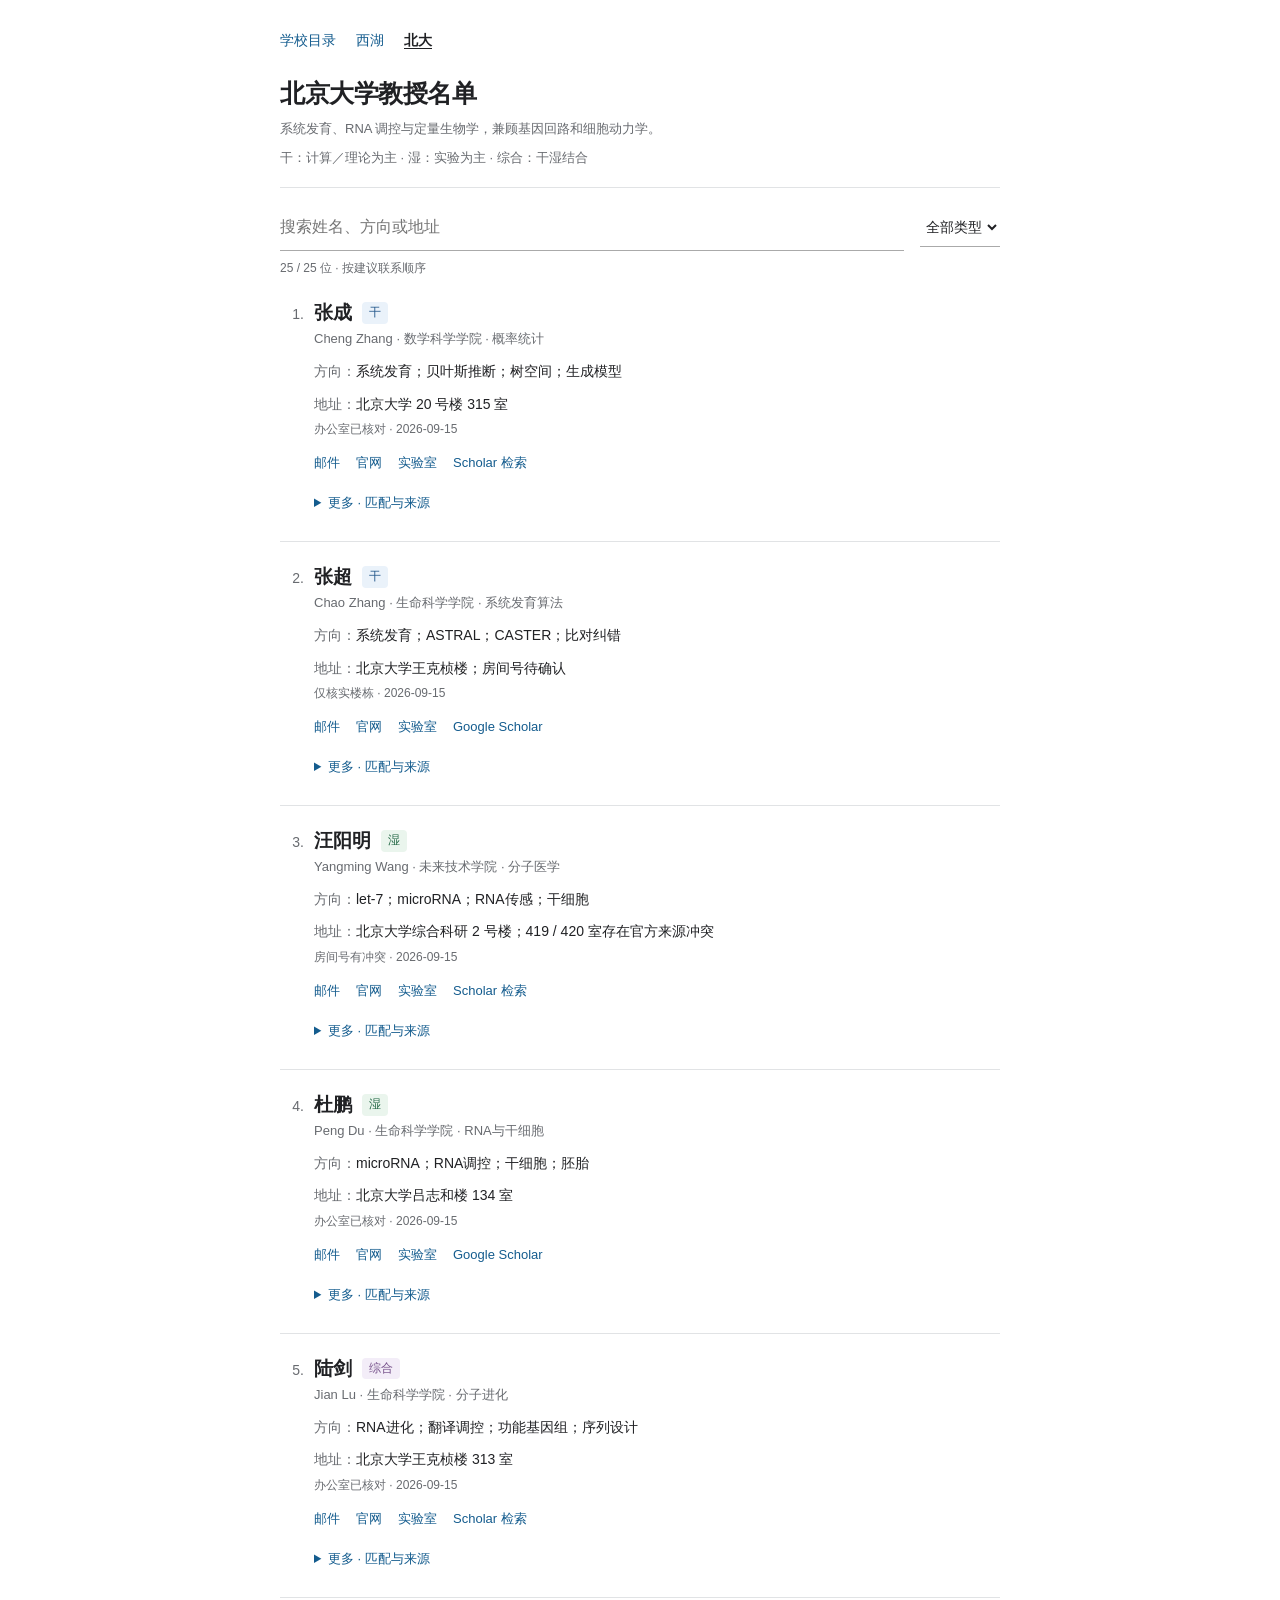
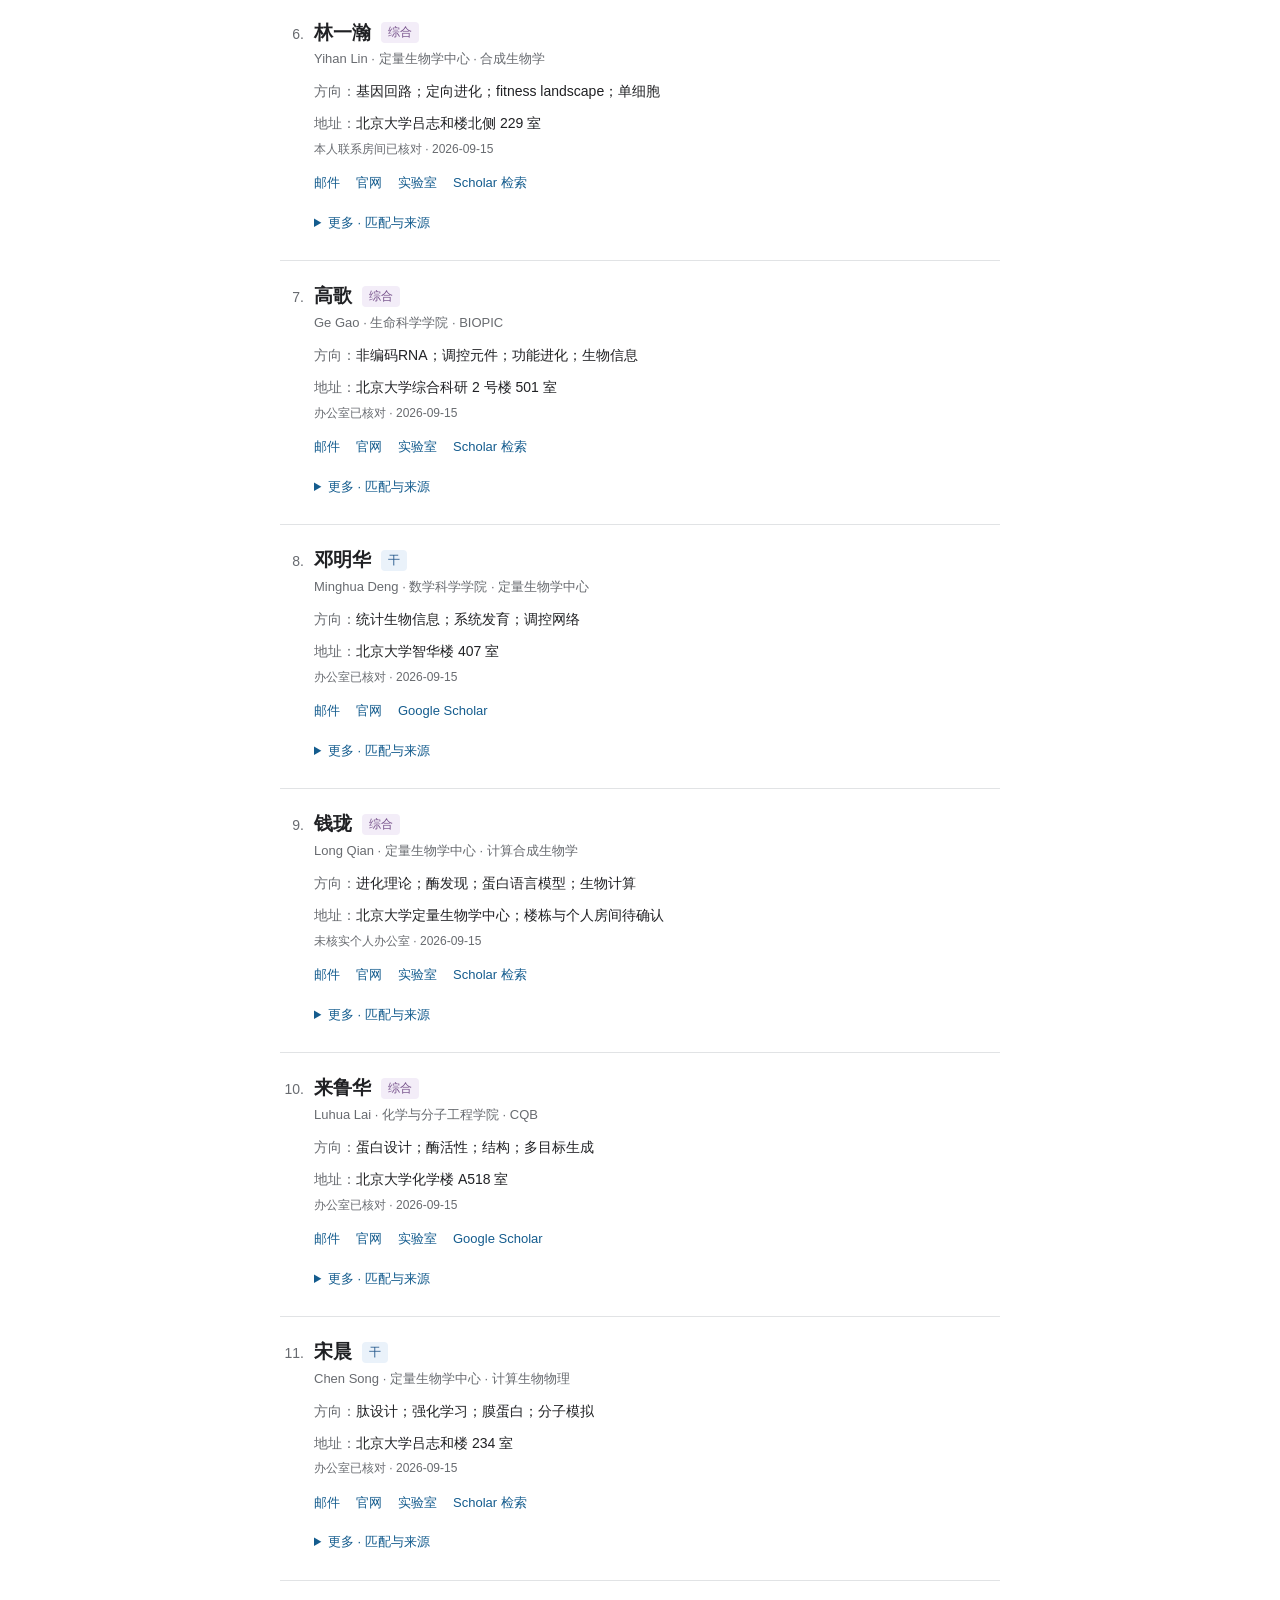
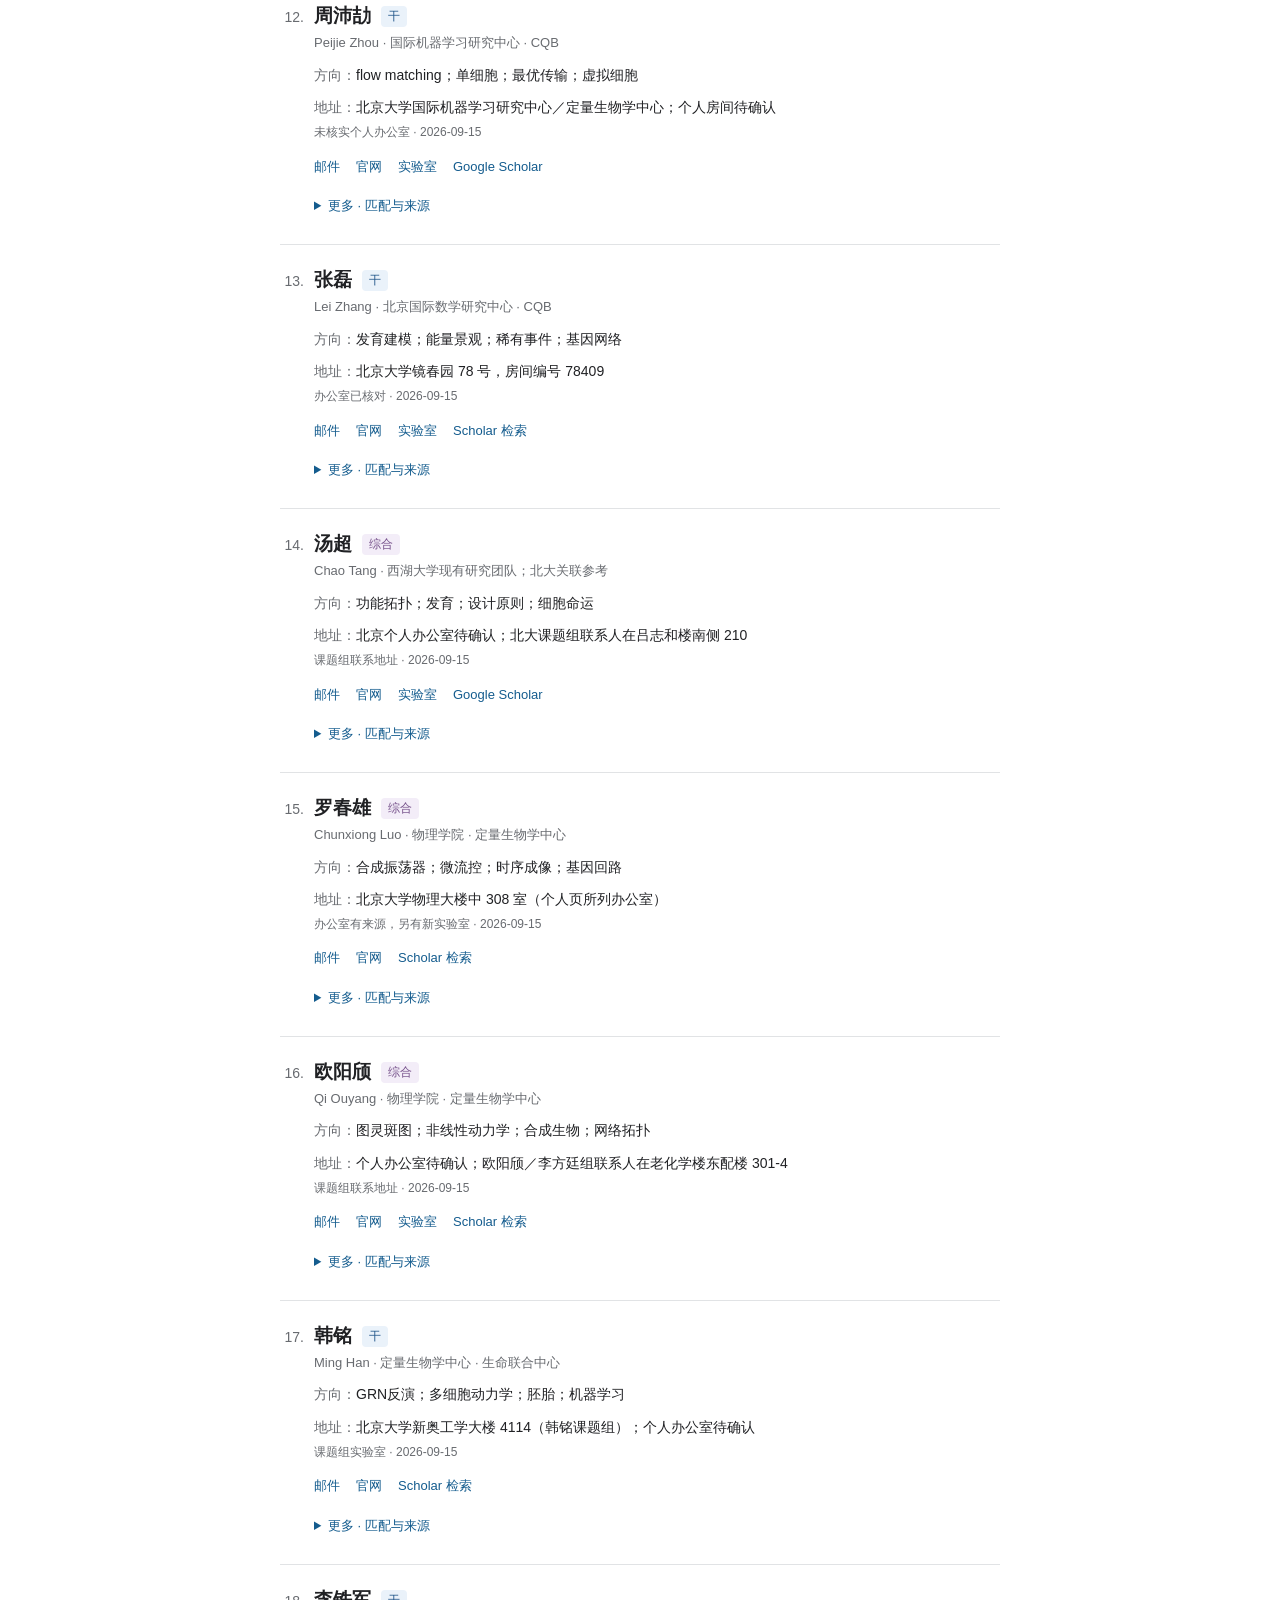
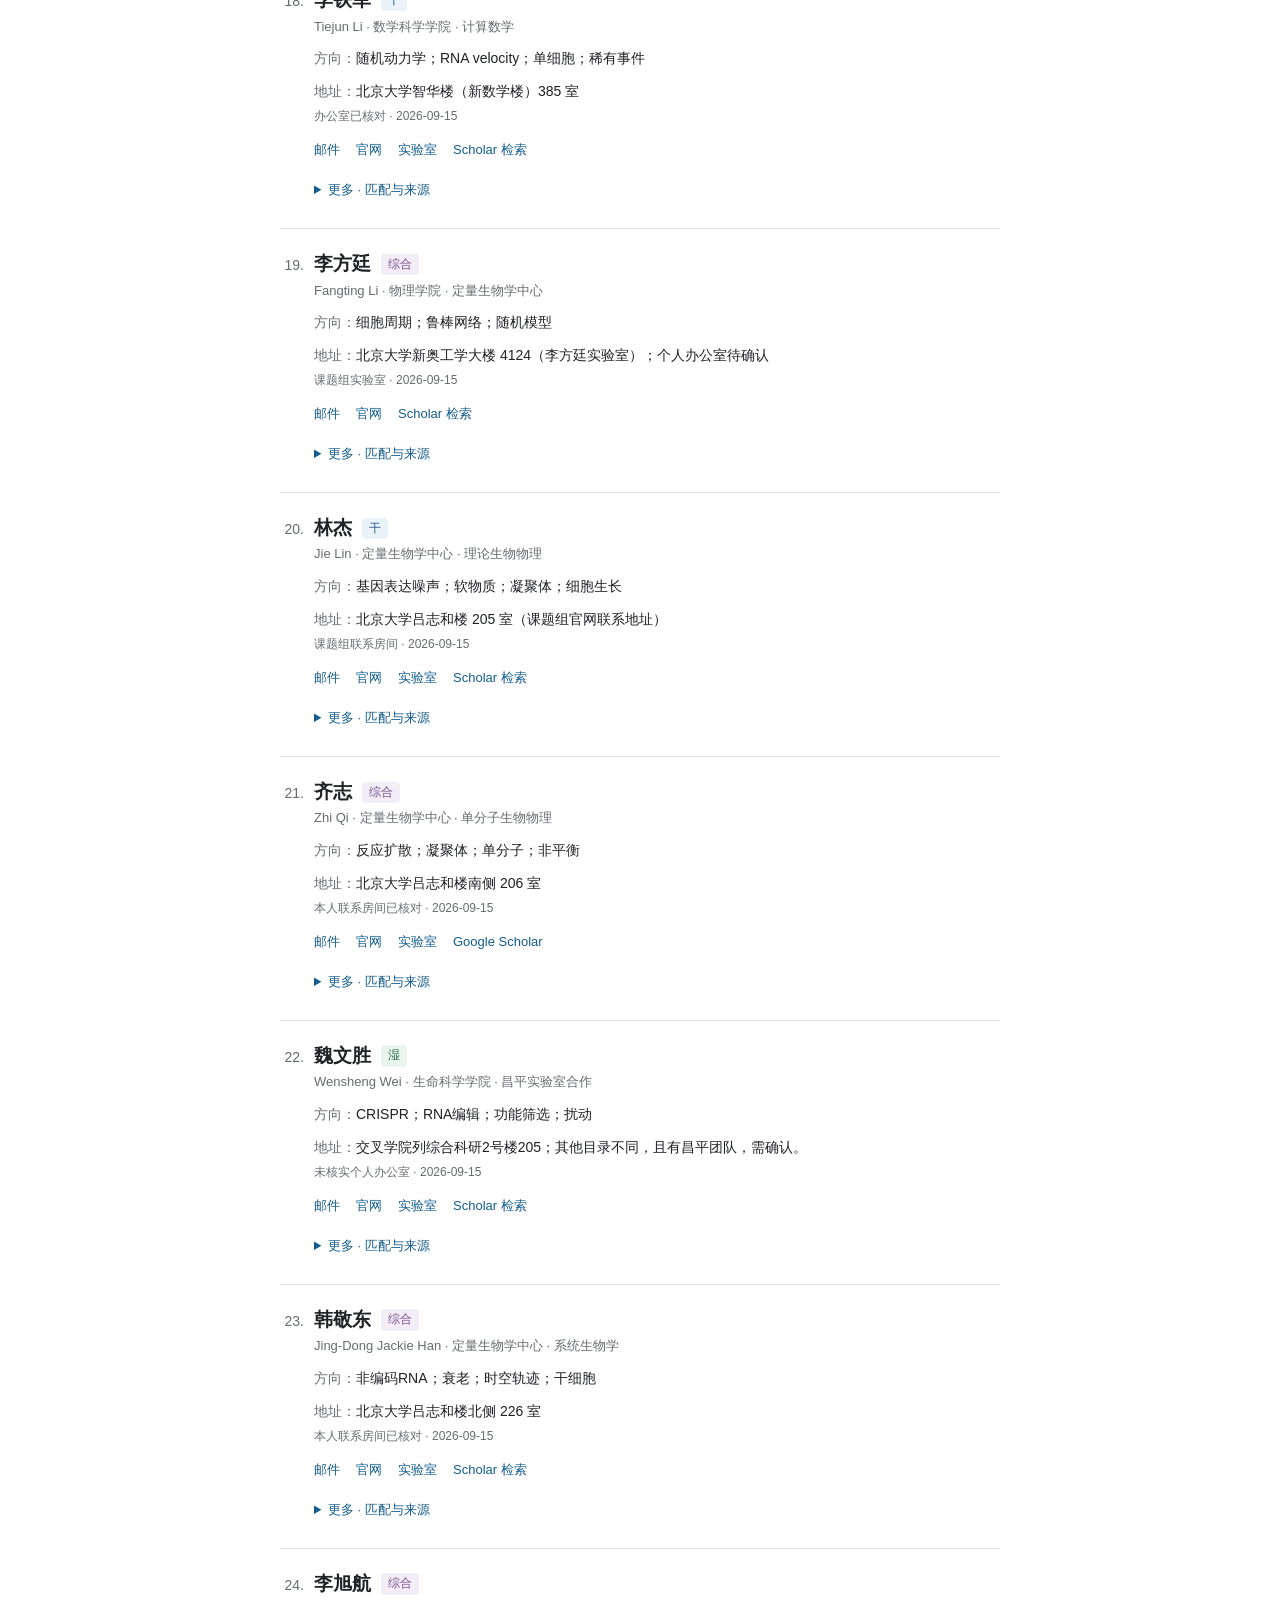
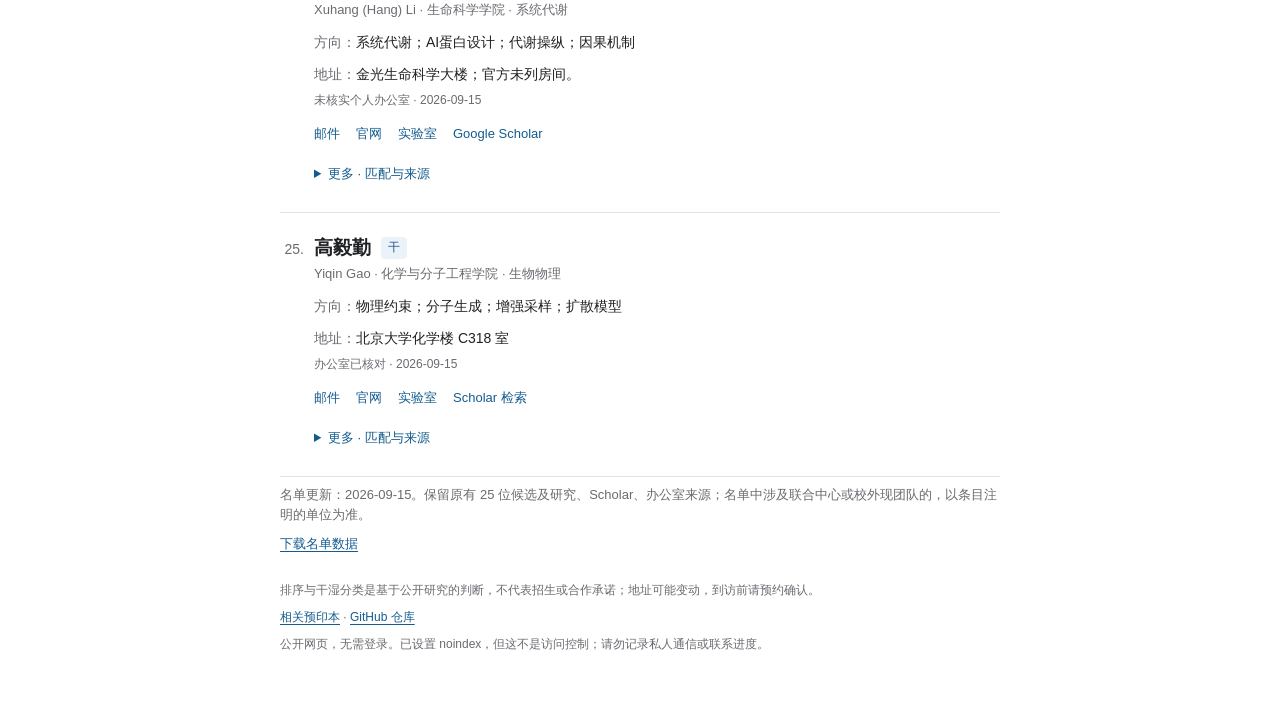
==== commit 34327a2b: "Unify professor directory by school with shared mobile pages" ====
--- a/pku/index.html
+++ b/pku/index.html
@@ -1,155 +1,309 @@
 <!doctype html>
-<html lang="zh-CN">
-<head>
-  <meta charset="utf-8">
-  <meta name="viewport" content="width=device-width, initial-scale=1, viewport-fit=cover">
-  <meta name="robots" content="noindex,nofollow,noarchive,noimageindex">
-  <meta name="theme-color" content="#0b3b4a">
-  <title>北大教授拜访名单</title>
-  <style>
-    :root { color-scheme:light; --ink:#181818; --muted:#6b6b6b; --link:#145c8e; --line:#dddddd; }
-    * { box-sizing:border-box; }
-    body { margin:0; font-family:-apple-system,BlinkMacSystemFont,"Segoe UI","PingFang SC","Noto Sans CJK SC",sans-serif; color:var(--ink); background:#fff; }
-    .shell { width:min(760px,100%); margin:auto; padding:24px 18px 48px; }
-    header { padding-bottom:18px; border-bottom:1px solid var(--line); }
-    h1 { margin:0; font-size:24px; line-height:1.2; }
-    .sub { margin:7px 0 0; color:var(--muted); font-size:13px; line-height:1.5; }
-    .tools { padding:14px 0 6px; }
-    .search { width:100%; border:0; border-bottom:1px solid #aaa; border-radius:0; background:#fff; padding:10px 0; font-size:16px; outline:none; }
-    .search:focus { border-bottom-color:var(--ink); }
-    .meta { margin:10px 0 2px; color:var(--muted); font-size:12px; }
-    .list { display:block; }
-    article { padding:20px 0; border-bottom:1px solid var(--line); }
-    .top { display:flex; gap:10px; align-items:flex-start; }
-    .rank { flex:0 0 auto; width:24px; color:var(--muted); font-size:14px; line-height:26px; text-align:right; }
-    h2 { margin:0 0 4px; font-size:18px; line-height:1.35; }
-    .heading { display:flex; flex-wrap:wrap; align-items:center; gap:6px 10px; margin-bottom:4px; }
-    .heading h2 { margin:0; }
-    .kind { display:inline-block; border-radius:4px; padding:3px 7px; font-size:12px; font-weight:500; }
-    .kind.dry { color:#23578b; background:#eaf2fa; }
-    .kind.wet { color:#216744; background:#eaf5ed; }
-    .kind.mixed { color:#75508a; background:#f3edf8; }
-    .office-meta { margin:5px 0 0 34px; font-size:12px; line-height:1.6; color:var(--muted); }
-    .office-meta a { color:var(--link); margin-left:9px; text-decoration:none; }
-    .office-note { margin-top:3px; }
-    .identity { color:var(--muted); font-size:13px; line-height:1.4; }
-    .line { margin:10px 0 0 34px; font-size:14px; line-height:1.55; }
-    .line span { color:var(--muted); }
-    details { margin:10px 0 0 34px; }
-    summary { color:var(--link); font-size:13px; cursor:pointer; }
-    .detail { margin-top:10px; color:#333; font-size:13px; line-height:1.55; }
-    .links { display:flex; flex-wrap:wrap; gap:6px 15px; margin:12px 0 0 34px; }
-    .links a { color:var(--link); font-size:13px; text-decoration:none; }
-    .links a:hover { text-decoration:underline; }
-    .empty { padding:28px 0; color:var(--muted); }
-    footer { margin-top:22px; color:var(--muted); font-size:11px; line-height:1.5; }
-  </style>
-</head>
-<body>
-  <main class="shell">
-    <header>
-      <h1>北大教授拜访名单</h1>
-      <p class="sub">按建议联系顺序排列，共 25 位候选。以 AncestorGFN preprint 为主线，兼顾基因回路和细胞动力学。到访前请先邮件预约。</p>
-      <p class="sub">干 Dry：以计算／理论为主 · 湿 Wet：以实验验证为主 · 综合：计算与实验结合。分类依据公开研究判断。前 20 位地址已逐项核查；来源未明确个人办公室的，已单独标注。</p>
-    </header>
-    <section class="tools" aria-label="搜索">
-      <input id="search" class="search" type="search" placeholder="搜索姓名、方向、干湿实验或地点" autocomplete="off">
-    </section>
-    <div class="meta" id="count"></div>
-    <section class="list" id="cards"></section>
-    <footer>2026-09-15 核对。Google Scholar 为已匹配的个人主页；“Scholar 作者检索”为搜索入口，个人主页暂未核实。排序与合作建议为基于公开研究的判断，未联系任何老师。现稿以10 nt let-7片段作概念验证；完整RNA功能验证与定量系统发育评价仍是后续问题。<br>“重点扩展”指基因回路、形态发生、细胞扰动或蛋白设计方向；未核实的办公室请邮件确认。<br><a href="https://doi.org/10.64898/2026.04.08.717239" target="_blank" rel="noopener noreferrer">Preprint</a> · <a href="research-data.json" download>完整名单与来源</a> · <a href="crossref-sequence.json" download>Crossref原始检索</a></footer>
-  </main>
-  <script>
-    const records = [{"id": "zhang-cheng", "name": "张成", "en": "Cheng Zhang", "unit": "数学科学学院 · 概率统计", "kind": "干实验", "tier": "直接相关", "tags": ["系统发育", "贝叶斯推断", "树空间", "生成模型"], "fit": "最适合审视 AncestorGFN 的推断定义：生成路径在什么条件下才构成系统发育证据？", "evidence": "本人2025年论文包含将有向无环图系统扩展以寻找高后验密度系统树，与“从 DAG 得到树”的问题特别贴近；另有变分推断和标准化流工作。", "paper": "Finding High Posterior Density Phylogenies by Systematically Extending a Directed Acyclic Graph · Algorithms for Molecular Biology 2025", "paperUrl": "https://doi.org/10.1186/s13015-025-00273-x", "email": "chengzhang@math.pku.edu.cn", "address": "北京大学 20 号楼 315 室", "official": "https://www.stat-center.pku.edu.cn/zxry/zxjy/zc/1201854tjkxzx1314356.htm", "lab": "https://zcrabbit.github.io/", "ask": "想请教如何给 flow traceback 定义可检验的树分布，以及怎样与变分贝叶斯方法在同一数据和计算预算下比较。", "limit": "数学学院张成；不是计算机学院做 DNA 存储的同名教师。需把生成树与进化似然区分清楚。", "scholarChecked": "2026-09-15", "scholar": "", "scholarSource": "", "scholarEvidence": "已检查官方/实验室主页并检索，暂未确认独立个人主页；不表示本人没有主页。", "scholarStatus": "个人主页待核实", "scholarSearch": "https://scholar.google.com/citations?view_op=search_authors&mauthors=Cheng+Zhang+Peking+University&hl=en", "officeStatus": "办公室已核对", "officeNote": "数学学院教师名录与本人主页一致；此处是统计学／系统发育方向的张成。", "officeSources": [{"label": "数学学院名录", "url": "https://math.pku.edu.cn/jsdw/js_20180628175159671361/z_20180628175159671361/103427.htm"}, {"label": "本人主页", "url": "https://zcrabbit.github.io/"}], "officeChecked": "2026-09-15", "kindCode": "dry", "kindLabel": "干", "kindSource": "https://www.stat-center.pku.edu.cn/zxry/zxjy/zc/1201854tjkxzx1314356.htm", "kindNote": "本人2025年论文包含将有向无环图系统扩展以寻找高后验密度系统树，与“从 DAG 得到树”的问题特别贴近；另有变分推断和标准化流工作。", "rank": 1, "identity": "北京大学｜数学科学学院 · 概率统计｜直接相关", "fields": "系统发育；贝叶斯推断；树空间；生成模型", "mode": "干实验", "source": "https://www.stat-center.pku.edu.cn/zxry/zxjy/zc/1201854tjkxzx1314356.htm", "action": "先邮件预约，并确认会面房间及进楼安排。"}, {"id": "zhang-chao", "name": "张超", "en": "Chao Zhang", "unit": "生命科学学院 · 系统发育算法", "kind": "干实验", "tier": "直接相关", "tags": ["系统发育", "ASTRAL", "CASTER", "比对纠错"], "fit": "最适合帮助补强系统发育基准：真树模拟、树提取、基因树与物种树差别、比对误差。", "evidence": "官方主页列出 ASTRAL-IV、ASTRAL-Pro、wASTRAL、CASTER、WASTER 与 TAPER，覆盖大规模建树和比对纠错。", "paper": "CASTER: Direct species tree inference from whole-genome alignments · Science 2025", "paperUrl": "https://pmc.ncbi.nlm.nih.gov/articles/PMC12038793/", "email": "chaozhang@pku.edu.cn", "address": "北京大学王克桢楼；房间号待确认", "official": "https://www.aais.pku.edu.cn/info/1410/17931.htm", "lab": "https://asterlab-web.github.io/", "ask": "您的建树和比对纠错工作让我想到：如何测试不显式计算 MSA 的生成路径，在含 indel 与基因复制的数据中是否保留真实进化信号？", "limit": "当前稿件仅使用短 let-7 片段；CASTER/ASTRAL 解决的问题和输入规模不同，应先请教评价设计，不能直接宣称同类替代。", "scholarChecked": "2026-09-15", "scholar": "https://scholar.google.com/citations?user=tLmALrkAAAAJ&hl=en", "scholarSource": "https://asterlab-web.github.io/people/", "scholarEvidence": "实验室主页直接链接", "scholarStatus": "已核对主页", "scholarSearch": "https://scholar.google.com/citations?view_op=search_authors&mauthors=Chao+Zhang+Peking+University&hl=en", "officeStatus": "仅核实楼栋", "officeNote": "交叉学院个人页明确楼栋，但没有房间号。", "officeSources": [{"label": "交叉学院个人页", "url": "https://www.aais.pku.edu.cn/info/1410/17931.htm"}], "officeChecked": "2026-09-15", "kindCode": "dry", "kindLabel": "干", "kindSource": "https://www.aais.pku.edu.cn/info/1410/17931.htm", "kindNote": "官方主页列出 ASTRAL-IV、ASTRAL-Pro、wASTRAL、CASTER、WASTER 与 TAPER，覆盖大规模建树和比对纠错。", "rank": 2, "identity": "北京大学｜生命科学学院 · 系统发育算法｜直接相关", "fields": "系统发育；ASTRAL；CASTER；比对纠错", "mode": "干实验", "source": "https://www.aais.pku.edu.cn/info/1410/17931.htm", "action": "先邮件预约，并确认会面房间及进楼安排。"}, {"id": "wang-yangming", "name": "汪阳明", "en": "Yangming Wang", "unit": "未来技术学院 · 分子医学", "kind": "湿实验", "tier": "直接相关", "tags": ["let-7", "microRNA", "RNA传感", "干细胞"], "fit": "最贴近 let-7 功能与测量：有 let-7 调控研究，也有 miRNA 活性传感器和活细胞 RNA 动态测量。", "evidence": "2014/2015 年 let-7 与干细胞自我更新工作；2019 年 miRNA 激活 CRISPR 传感器；2026 年 POND-seq 可追踪活细胞 RNA 并捕获 miRNA 及相关靶 RNA。", "paper": "POND-seq · Molecular Cell 2026", "paperUrl": "https://future.pku.edu.cn/kxyj/kydt/fe4bd31f8ebb439cb4e24157a5f477c4.htm", "email": "yangming.wang@pku.edu.cn", "address": "北京大学综合科研 2 号楼；419 / 420 室存在官方来源冲突", "official": "https://www.aais.pku.edu.cn/info/1434/2818.htm", "lab": "https://wanglabpku.github.io/", "ask": "想讨论怎样把生成的 let-7 变体放回完整 RNA 背景，并用活性或靶向读出区分“序列相似”与“功能保留”。", "limit": "let-7 直接工作年代较早，但当前 RNA 工具方向仍在延续；短片段不能直接当作完整成熟 miRNA。", "scholarChecked": "2026-09-15", "scholar": "", "scholarSource": "", "scholarEvidence": "已检查官方/实验室主页并检索，暂未确认独立个人主页；不表示本人没有主页。", "scholarStatus": "个人主页待核实", "scholarSearch": "https://scholar.google.com/citations?view_op=search_authors&mauthors=Yangming+Wang+Peking+University&hl=en", "officeStatus": "房间号有冲突", "officeNote": "交叉学院列 419；未来技术学院英文旧栏目列 420。尚无充分证据判断现用房间，请邮件确认。", "officeSources": [{"label": "交叉学院：419", "url": "https://www.aais.pku.edu.cn/info/1434/2818.htm"}, {"label": "未来技术学院旧栏目：420", "url": "https://future.pku.edu.cn/en/Old_Column/js/Faculty/InstituteMedicine/15ef9f4444e141cda5673b20d1e2776c.htm"}], "officeChecked": "2026-09-15", "kindCode": "wet", "kindLabel": "湿", "kindSource": "https://www.aais.pku.edu.cn/info/1434/2818.htm", "kindNote": "2014/2015 年 let-7 与干细胞自我更新工作；2019 年 miRNA 激活 CRISPR 传感器；2026 年 POND-seq 可追踪活细胞 RNA 并捕获 miRNA 及相关靶 RNA。", "rank": 3, "identity": "北京大学｜未来技术学院 · 分子医学｜直接相关", "fields": "let-7；microRNA；RNA传感；干细胞", "mode": "湿实验", "source": "https://www.aais.pku.edu.cn/info/1434/2818.htm", "action": "先邮件预约，并确认会面房间及进楼安排。"}, {"id": "du-peng", "name": "杜鹏", "en": "Peng Du", "unit": "生命科学学院 · RNA与干细胞", "kind": "湿实验", "tier": "直接相关", "tags": ["microRNA", "RNA调控", "干细胞", "胚胎"], "fit": "适合定义生成 miRNA 的生物学有效性：加工、剂量与细胞命运，而不仅是与训练序列相似。", "evidence": "研究 RNA 调控和干细胞命运；Nature 2021 工作关注全局 miRNA 剂量与胚层分化，Cell 2022 关注恢复 miRNA 缺失。", "paper": "Global miRNA dosage control of embryonic germ layer specification · Nature 2021", "paperUrl": "https://www.aais.pku.edu.cn/info/1415/2769.htm", "email": "pengdu@pku.edu.cn", "address": "北京大学吕志和楼 134 室", "official": "https://www.aais.pku.edu.cn/info/1415/2769.htm", "lab": "https://dulab.pku.edu.cn/", "ask": "我们的生成模型目前在 let-7 的10 nt片段上验证。想请教，扩展到完整 miRNA 后，哪些加工、表达或靶基因读出最能判断候选是否有功能？", "limit": "与 miRNA 领域直接相关，但未确认其实验室正在开展 let-7 序列设计项目；需要双方共同定义验证体系。", "scholarChecked": "2026-09-15", "scholar": "https://scholar.google.com/citations?user=4_eJyQMAAAAJ&hl=en", "scholarSource": "https://dulab.pku.edu.cn/Publications1/By_year.htm", "scholarEvidence": "实验室论文页直接链接", "scholarStatus": "已核对主页", "scholarSearch": "https://scholar.google.com/citations?view_op=search_authors&mauthors=Peng+Du+Peking+University&hl=en", "officeStatus": "办公室已核对", "officeNote": "交叉学院个人页明确标注办公室。", "officeSources": [{"label": "交叉学院个人页", "url": "https://www.aais.pku.edu.cn/info/1415/2769.htm"}], "officeChecked": "2026-09-15", "kindCode": "wet", "kindLabel": "湿", "kindSource": "https://www.aais.pku.edu.cn/info/1415/2769.htm", "kindNote": "研究 RNA 调控和干细胞命运；Nature 2021 工作关注全局 miRNA 剂量与胚层分化，Cell 2022 关注恢复 miRNA 缺失。", "rank": 4, "identity": "北京大学｜生命科学学院 · RNA与干细胞｜直接相关", "fields": "microRNA；RNA调控；干细胞；胚胎", "mode": "湿实验", "source": "https://www.aais.pku.edu.cn/info/1415/2769.htm", "action": "先邮件预约，并确认会面房间及进楼安排。"}, {"id": "lu-jian", "name": "陆剑", "en": "Jian Lu", "unit": "生命科学学院 · 分子进化", "kind": "干湿结合", "tier": "直接相关", "tags": ["RNA进化", "翻译调控", "功能基因组", "序列设计"], "fit": "兼顾 RNA 生物学、进化推断与计算设计，是连接两半论文叙事的优先对象。", "evidence": "现行学院主页明确提出 RNA调控—分子进化—计算设计，结合果蝇、体外翻译、多组学与深度学习；2026年继续发表果蝇适应性演化研究。", "paper": "近缘果蝇环境适应的可重复演化研究 · 2026", "paperUrl": "https://news.pku.edu.cn/jxky/2b58b2e763634da4b195288459eded12.htm", "email": "luj@pku.edu.cn", "address": "北京大学王克桢楼 313 室", "official": "https://www.aais.pku.edu.cn/info/1423/2793.htm", "lab": "https://www.bio.pku.edu.cn/homes/Index/news_cont_jl/16/45.html", "ask": "想请教如何将生成路径中的共享中间态，与 RNA 调控元件的真实进化约束区分开，并选择一个可做功能检验的序列家族。", "limit": "应围绕非编码 RNA、翻译调控或果蝇问题沟通；不把泛化到任意序列的能力当作已经完成。", "scholarChecked": "2026-09-15", "scholar": "", "scholarSource": "", "scholarEvidence": "已检查官方/实验室主页并检索，暂未确认独立个人主页；不表示本人没有主页。", "scholarStatus": "个人主页待核实", "scholarSearch": "https://scholar.google.com/citations?view_op=search_authors&mauthors=Jian+Lu+Peking+University&hl=en", "officeStatus": "办公室已核对", "officeNote": "交叉学院个人页明确标注办公室。", "officeSources": [{"label": "交叉学院个人页", "url": "https://www.aais.pku.edu.cn/info/1423/2793.htm"}], "officeChecked": "2026-09-15", "kindCode": "mixed", "kindLabel": "综合", "kindSource": "https://www.aais.pku.edu.cn/info/1423/2793.htm", "kindNote": "现行学院主页明确提出 RNA调控—分子进化—计算设计，结合果蝇、体外翻译、多组学与深度学习；2026年继续发表果蝇适应性演化研究。", "rank": 5, "identity": "北京大学｜生命科学学院 · 分子进化｜直接相关", "fields": "RNA进化；翻译调控；功能基因组；序列设计", "mode": "干湿结合", "source": "https://www.aais.pku.edu.cn/info/1423/2793.htm", "action": "先邮件预约，并确认会面房间及进楼安排。"}, {"id": "lin-yihan", "name": "林一瀚", "en": "Yihan Lin", "unit": "定量生物学中心 · 合成生物学", "kind": "干湿结合", "tier": "重点扩展", "tags": ["基因回路", "定向进化", "fitness landscape", "单细胞"], "fit": "跨越你三个方向的强连接点：基因网络推断、人工线路，以及用学习模型探索蛋白适应度空间。", "evidence": "2026年 PNAS 研究用定向进化轨迹学习高阶蛋白适应度景观；2023年 Genome Research 研究 GRN 推断；具备活细胞时序成像与合成器件平台。", "paper": "Navigating high-order protein fitness landscapes via deep learning on directed evolution trajectories · PNAS 2026", "paperUrl": "https://doi.org/10.1073/pnas.2520561123", "email": "yihan.lin@pku.edu.cn", "address": "北京大学吕志和楼北侧 229 室", "official": "https://cqb.pku.edu.cn/info/1002/1818.htm", "lab": "https://linlab-pku.com/", "ask": "看到您用进化轨迹学习适应度景观的工作，我想讨论 GFlowNet 能否帮助选出兼顾功能与多样性的候选；也希望交流从 GRN 推断到基因线路生成的接口。", "limit": "蛋白进化和线路工作高度相邻，但不是当前 let-7 系统发育结果的直接验证。可同时附 ISSCR 海报。", "scholarChecked": "2026-09-15", "scholar": "", "scholarSource": "", "scholarEvidence": "已检查官方/实验室主页并检索，暂未确认独立个人主页；不表示本人没有主页。", "scholarStatus": "个人主页待核实", "scholarSearch": "https://scholar.google.com/citations?view_op=search_authors&mauthors=Yihan+Lin+Peking+University&hl=en", "officeStatus": "本人联系房间已核对", "officeNote": "CQB 个人页通讯地址与 2026 年暑期表中林一瀚本人联系房间一致。", "officeSources": [{"label": "CQB 个人页", "url": "https://cqb.pku.edu.cn/info/1002/1818.htm"}, {"label": "2026 年暑期房间表", "url": "https://cqb.pku.edu.cn/info/1064/6153.htm"}], "officeChecked": "2026-09-15", "kindCode": "mixed", "kindLabel": "综合", "kindSource": "https://cqb.pku.edu.cn/info/1002/1818.htm", "kindNote": "2026年 PNAS 研究用定向进化轨迹学习高阶蛋白适应度景观；2023年 Genome Research 研究 GRN 推断；具备活细胞时序成像与合成器件平台。", "rank": 6, "identity": "北京大学｜定量生物学中心 · 合成生物学｜重点扩展", "fields": "基因回路；定向进化；fitness landscape；单细胞", "mode": "干湿结合", "source": "https://cqb.pku.edu.cn/info/1002/1818.htm", "action": "先邮件预约，并确认会面房间及进楼安排。"}, {"id": "gao-ge", "name": "高歌", "en": "Ge Gao", "unit": "生命科学学院 · BIOPIC", "kind": "干湿结合", "tier": "直接相关", "tags": ["非编码RNA", "调控元件", "功能进化", "生物信息"], "fit": "适合讨论非编码序列的功能、进化约束和数据划分，帮助建立比相似度更有说服力的评价。", "evidence": "官方主页描述整合高通量遗传与功能基因组数据，研究表达调控因子的功能及演化；也是杜鹏 miRNA 剂量工作作者之一。", "paper": "Global miRNA dosage control of embryonic germ layer specification · Nature 2021", "paperUrl": "https://www.aais.pku.edu.cn/info/1415/2769.htm", "email": "gaog@pku.edu.cn", "address": "北京大学综合科研 2 号楼 501 室", "official": "https://biopic.pku.edu.cn/zxpi/107bdswyxqycxzxgb510945.htm", "lab": "http://www.gao-lab.org/", "ask": "想请教如何构建跨物种非编码 RNA 生成基准，避免近同源序列和保守性权重让测试结果过于乐观，并建立功能层面的读出。", "limit": "以计算和功能基因组整合为主；具体湿实验承接能力需先沟通，不默认有现成 let-7 筛选平台。", "scholarChecked": "2026-09-15", "scholar": "", "scholarSource": "", "scholarEvidence": "已检查官方/实验室主页并检索，暂未确认独立个人主页；不表示本人没有主页。", "scholarStatus": "个人主页待核实", "scholarSearch": "https://scholar.google.com/citations?view_op=search_authors&mauthors=Ge+Gao+Peking+University&hl=en", "officeStatus": "办公室已核对", "officeNote": "BIOPIC 个人页明确标注办公地点。", "officeSources": [{"label": "BIOPIC 个人页", "url": "https://biopic.pku.edu.cn/zxpi/107bdswyxqycxzxgb510945.htm"}], "officeChecked": "2026-09-15", "kindCode": "mixed", "kindLabel": "综合", "kindSource": "https://biopic.pku.edu.cn/zxpi/107bdswyxqycxzxgb510945.htm", "kindNote": "官方主页描述整合高通量遗传与功能基因组数据，研究表达调控因子的功能及演化；也是杜鹏 miRNA 剂量工作作者之一。", "rank": 7, "identity": "北京大学｜生命科学学院 · BIOPIC｜直接相关", "fields": "非编码RNA；调控元件；功能进化；生物信息", "mode": "干湿结合", "source": "https://biopic.pku.edu.cn/zxpi/107bdswyxqycxzxgb510945.htm", "action": "先邮件预约，并确认会面房间及进楼安排。"}, {"id": "deng-minghua", "name": "邓明华", "en": "Minghua Deng", "unit": "数学科学学院 · 定量生物学中心", "kind": "干实验", "tier": "直接相关", "tags": ["统计生物信息", "系统发育", "调控网络"], "fit": "适合审查统计评价与模型对照；与张成的树概率估计、林一瀚的调控分析都有合作接口。", "evidence": "2024年树概率估计工作包含邓明华、张成；2022年与林一瀚合作用时间序列转录组推断转录因子活性。", "paper": "Improving Tree Probability Estimation with Stochastic Optimization and Variance Reduction · 2024", "paperUrl": "https://arxiv.org/abs/2409.05282", "email": "dengmh@pku.edu.cn", "address": "北京大学智华楼 407 室", "official": "https://cqb.pku.edu.cn/info/1002/1826.htm", "lab": "https://cqb.pku.edu.cn/info/1002/1826.htm", "ask": "想请教如何设计既评价目标覆盖率、又检验树结构可靠性的实验，以及如何控制奖励函数和训练目标同时变化造成的混杂。", "limit": "建议带上多随机种子结果和统一奖励下的基线；不要仅用不同奖励设定的 TB 与 FL-DB 比较证明训练目标优越。", "scholarChecked": "2026-09-15", "scholar": "https://scholar.google.com/citations?user=u7NoLQYAAAAJ&hl=en", "scholarSource": "https://www.alphaxiv.org/@minghua-deng", "scholarEvidence": "作者资料页，姓名及生物信息论文匹配", "scholarStatus": "已核对主页", "scholarSearch": "https://scholar.google.com/citations?view_op=search_authors&mauthors=Minghua+Deng+Peking+University&hl=en", "officeStatus": "办公室已核对", "officeNote": "数学学院个人页列本人房间。CQB 的老化学楼东配楼 303 是课题组联系地址，不替代个人办公室。", "officeSources": [{"label": "数学学院个人页", "url": "https://www.math.pku.edu.cn/jsdw/js_20180628175159671361/d_20180628175159671361/69896.htm"}], "officeChecked": "2026-09-15", "kindCode": "dry", "kindLabel": "干", "kindSource": "https://cqb.pku.edu.cn/info/1002/1826.htm", "kindNote": "2024年树概率估计工作包含邓明华、张成；2022年与林一瀚合作用时间序列转录组推断转录因子活性。", "rank": 8, "identity": "北京大学｜数学科学学院 · 定量生物学中心｜直接相关", "fields": "统计生物信息；系统发育；调控网络", "mode": "干实验", "source": "https://cqb.pku.edu.cn/info/1002/1826.htm", "action": "先邮件预约，并确认会面房间及进楼安排。"}, {"id": "qian-long", "name": "钱珑", "en": "Long Qian", "unit": "定量生物学中心 · 计算合成生物学", "kind": "干湿结合", "tier": "重点扩展", "tags": ["进化理论", "酶发现", "蛋白语言模型", "生物计算"], "fit": "若希望把生成方法推进到真实功能筛选，语言模型辅助酶发现与多基因编程都是明确接口。", "evidence": "官方论文列表含2025年语言模型辅助 mRNA 加帽酶发现、2023年多基因表达比例编程，以及进化理论工作。", "paper": "Discovery of Diverse and High-quality mRNA Capping Enzymes through a Language Model-enabled Platform · Science Advances 2025", "paperUrl": "https://www.aais.pku.edu.cn/info/1644/3821.htm", "email": "long.qian@pku.edu.cn", "address": "北京大学定量生物学中心；楼栋与个人房间待确认", "official": "https://www.aais.pku.edu.cn/info/1644/3821.htm", "lab": "https://www.bdainformatics.org", "ask": "想以您已建立的酶发现任务为例，讨论如何用 GFlowNet 在固定实验预算下产生功能好、序列又多样的候选。", "limit": "这是从 RNA 片段到蛋白/酶设计的扩展，需要重新定义奖励与序列长度；不属于现稿已有验证。", "scholarChecked": "2026-09-15", "scholar": "", "scholarSource": "", "scholarEvidence": "已检查官方/实验室主页并检索，暂未确认独立个人主页；不表示本人没有主页。", "scholarStatus": "个人主页待核实", "scholarSearch": "https://scholar.google.com/citations?view_op=search_authors&mauthors=Long+Qian+Peking+University&hl=en", "officeStatus": "未核实个人办公室", "officeNote": "已查交叉学院个人页和课题组网站，未找到可确认的个人办公室；不采用学院网页底部的行政地址。", "officeSources": [{"label": "交叉学院个人页", "url": "https://www.aais.pku.edu.cn/info/1644/3821.htm"}, {"label": "课题组网站", "url": "https://www.bdainformatics.org/"}], "officeChecked": "2026-09-15", "kindCode": "mixed", "kindLabel": "综合", "kindSource": "https://www.aais.pku.edu.cn/info/1644/3821.htm", "kindNote": "官方论文列表含2025年语言模型辅助 mRNA 加帽酶发现、2023年多基因表达比例编程，以及进化理论工作。", "rank": 9, "identity": "北京大学｜定量生物学中心 · 计算合成生物学｜重点扩展", "fields": "进化理论；酶发现；蛋白语言模型；生物计算", "mode": "干湿结合", "source": "https://www.aais.pku.edu.cn/info/1644/3821.htm", "action": "先邮件预约，并确认会面房间及进楼安排。"}, {"id": "lai-luhua", "name": "来鲁华", "en": "Luhua Lai", "unit": "化学与分子工程学院 · CQB", "kind": "干湿结合", "tier": "重点扩展", "tags": ["蛋白设计", "酶活性", "结构", "多目标生成"], "fit": "适合提供真实蛋白设计任务与湿实验终点，特别是活性、稳定性与多样性之间的权衡。", "evidence": "2025年 GeoEvoBuilder 结合结构与进化信息改进功能蛋白设计，并以酶活、结构和动力学进行验证。", "paper": "GeoEvoBuilder · 功能蛋白设计研究 · 2025", "paperUrl": "https://cqb.pku.edu.cn/info/1101/3208.htm", "email": "lhlai@pku.edu.cn", "address": "北京大学化学楼 A518 室", "official": "https://www.oir.pku.edu.cn/cqb/info/1002/1830.htm", "lab": "http://mdl.ipc.pku.edu.cn", "ask": "想请教在功能蛋白设计中，多样性采样在何种实验预算和多目标约束下最有价值，并选择一个可以比较的酶家族。", "limit": "当前稿件是 RNA proof-of-concept；需先提供蛋白任务的初步结果，避免以“通用生成”代替明确生物问题。", "scholarChecked": "2026-09-15", "scholar": "https://scholar.google.com/citations?user=8NJFCTYAAAAJ&hl=en", "scholarSource": "https://adscientificindex.com/scientist/luhua-lai/703957/", "scholarEvidence": "作者资料页，北大单位及蛋白设计方向匹配", "scholarStatus": "已核对主页", "scholarSearch": "https://scholar.google.com/citations?view_op=search_authors&mauthors=Luhua+Lai+Peking+University&hl=en", "officeStatus": "办公室已核对", "officeNote": "化学学院办公电话簿将 A518 标注在来鲁华本人名下。", "officeSources": [{"label": "化学学院办公电话簿", "url": "https://www.chem.pku.edu.cn/bgfwdh/bgdh/index.htm"}], "officeChecked": "2026-09-15", "kindCode": "mixed", "kindLabel": "综合", "kindSource": "https://www.oir.pku.edu.cn/cqb/info/1002/1830.htm", "kindNote": "2025年 GeoEvoBuilder 结合结构与进化信息改进功能蛋白设计，并以酶活、结构和动力学进行验证。", "rank": 10, "identity": "北京大学｜化学与分子工程学院 · CQB｜重点扩展", "fields": "蛋白设计；酶活性；结构；多目标生成", "mode": "干湿结合", "source": "https://www.oir.pku.edu.cn/cqb/info/1002/1830.htm", "action": "先邮件预约，并确认会面房间及进楼安排。"}, {"id": "song-chen", "name": "宋晨", "en": "Chen Song", "unit": "定量生物学中心 · 计算生物物理", "kind": "干实验", "tier": "重点扩展", "tags": ["肽设计", "强化学习", "膜蛋白", "分子模拟"], "fit": "与你的生成与奖励设计有直接方法接口：已用深度强化学习设计抗菌肽。", "evidence": "官网列2025年深度强化学习肽设计，以及2026年 MemConverter 蛋白定位重编程。", "paper": "Painting Peptides with Antimicrobial Potency Through Deep Reinforcement Learning · Advanced Science 2025", "paperUrl": "https://cqb.pku.edu.cn/info/1002/1811.htm", "email": "c.song@pku.edu.cn", "address": "北京大学吕志和楼 234 室", "official": "https://cqb.pku.edu.cn/info/1002/1811.htm", "lab": "https://cqb.pku.edu.cn/songgroup/", "ask": "想围绕强化学习肽设计任务，比较单一高分优化和 GFlowNet 多模态采样，重点检验多样性是否带来更多可用候选。", "limit": "计算团队为主，部分成果含实验合作者；不能默认自有完整湿实验平台。", "scholarChecked": "2026-09-15", "scholar": "", "scholarSource": "", "scholarEvidence": "已检查官方/实验室主页并检索，暂未确认独立个人主页；不表示本人没有主页。", "scholarStatus": "个人主页待核实", "scholarSearch": "https://scholar.google.com/citations?view_op=search_authors&mauthors=Chen+Song+Peking+University&hl=en", "officeStatus": "办公室已核对", "officeNote": "交叉学院个人页明确办公室为 234；2026 年暑期表中的北侧 232 是联合课题组联系人的房间。", "officeSources": [{"label": "交叉学院个人页", "url": "https://www.aais.pku.edu.cn/info/1403/2620.htm"}, {"label": "课题组联系地址说明", "url": "https://cqb.pku.edu.cn/info/1064/6153.htm"}], "officeChecked": "2026-09-15", "kindCode": "dry", "kindLabel": "干", "kindSource": "https://cqb.pku.edu.cn/info/1002/1811.htm", "kindNote": "官网列2025年深度强化学习肽设计，以及2026年 MemConverter 蛋白定位重编程。", "rank": 11, "identity": "北京大学｜定量生物学中心 · 计算生物物理｜重点扩展", "fields": "肽设计；强化学习；膜蛋白；分子模拟", "mode": "干实验", "source": "https://cqb.pku.edu.cn/info/1002/1811.htm", "action": "先邮件预约，并确认会面房间及进楼安排。"}, {"id": "zhou-peijie", "name": "周沛劼", "en": "Peijie Zhou", "unit": "国际机器学习研究中心 · CQB", "kind": "干实验", "tier": "重点扩展", "tags": ["flow matching", "单细胞", "最优传输", "虚拟细胞"], "fit": "与你正在做的 conditional flow matching 和细胞扰动预测高度贴近，也能讨论 GFlowNet 与动力学模型的边界。", "evidence": "官网2025–2026论文直接覆盖 velocity-growth flow matching、动态非平衡最优传输、单细胞空间转移与轨迹重建。", "paper": "Joint Velocity-Growth Flow Matching for Single-Cell Dynamics Modeling · NeurIPS 2025", "paperUrl": "https://cqb.pku.edu.cn/info/1002/2869.htm", "email": "pjzhou@pku.edu.cn", "address": "北京大学国际机器学习研究中心／定量生物学中心；个人房间待确认", "official": "https://cqb.pku.edu.cn/info/1002/2869.htm", "lab": "https://cliffzhou92.github.io/", "ask": "我也在做 conditional flow matching 预测细胞扰动响应，想讨论如何区分“跨时间轨迹重建”与“干预后的反事实预测”，并把 GRN 先验加入生成模型。", "limit": "对细胞动力学工作是直接匹配；对 AncestorGFN 主要是生成方法层面的交流。", "scholarChecked": "2026-09-15", "scholar": "https://scholar.google.com/citations?user=WKfT0REAAAAJ&hl=en", "scholarSource": "https://cliffzhou92.github.io/", "scholarEvidence": "本人主页直接链接", "scholarStatus": "已核对主页", "scholarSearch": "https://scholar.google.com/citations?view_op=search_authors&mauthors=Peijie+Zhou+Peking+University&hl=en", "officeStatus": "未核实个人办公室", "officeNote": "本人主页及 CMLR 教师页未列办公室；中心公共地址不能作为本人房间。", "officeSources": [{"label": "本人主页", "url": "https://cliffzhou92.github.io/"}, {"label": "CMLR 教师页", "url": "https://cmlr.pku.edu.cn/People/Faculty/7a19505c532b410bbcdc788d40377c8c.htm"}], "officeChecked": "2026-09-15", "kindCode": "dry", "kindLabel": "干", "kindSource": "https://cqb.pku.edu.cn/info/1002/2869.htm", "kindNote": "官网2025–2026论文直接覆盖 velocity-growth flow matching、动态非平衡最优传输、单细胞空间转移与轨迹重建。", "rank": 12, "identity": "北京大学｜国际机器学习研究中心 · CQB｜重点扩展", "fields": "flow matching；单细胞；最优传输；虚拟细胞", "mode": "干实验", "source": "https://cqb.pku.edu.cn/info/1002/2869.htm", "action": "先邮件预约，并确认会面房间及进楼安排。"}, {"id": "zhang-lei", "name": "张磊", "en": "Lei Zhang", "unit": "北京国际数学研究中心 · CQB", "kind": "干实验", "tier": "重点扩展", "tags": ["发育建模", "能量景观", "稀有事件", "基因网络"], "fit": "基因回路生成和形态发生方向的优先理论对象：网络拓扑如何产生鲁棒动力学和发育斑图。", "evidence": "2026年与汤超合作建模线虫发育的力学—信号耦合；已有网络适应与噪声抑制设计原则研究。", "paper": "Efficient co-programming of intercellular mechanics and signaling for complex developmental patterns · 2026", "paperUrl": "https://cqb.pku.edu.cn/info/1065/5873.htm", "email": "zhangl@math.pku.edu.cn", "address": "北京大学镜春园 78 号，房间编号 78409", "official": "https://cqb.pku.edu.cn/info/1002/1802.htm", "lab": "http://bicmr.pku.edu.cn/~zhanglei", "ask": "想将生成出的分节时钟网络按动力学机制分类，检验相同斑图背后不同拓扑的鲁棒性；也想请教如何从简化网络走向多细胞力学模型。", "limit": "更适合附基因回路海报或形态发生稿；当前 let-7 稿不是主要契合点。官网旧职称与2026新闻不同，页面不据旧资料细分职级。", "scholarChecked": "2026-09-15", "scholar": "", "scholarSource": "", "scholarEvidence": "已检查官方/实验室主页并检索，暂未确认独立个人主页；不表示本人没有主页。", "scholarStatus": "个人主页待核实", "scholarSearch": "https://scholar.google.com/citations?view_op=search_authors&mauthors=Lei+Zhang+Peking+University&hl=en", "officeStatus": "办公室已核对", "officeNote": "数学学院名录写作“镜春园78号78409”，BICMR 名录列“办公室78409”；保留官方编号。", "officeSources": [{"label": "数学学院名录", "url": "https://math.pku.edu.cn/jsdw/js_20180628175159671361/z_20180628175159671361/index.htm"}, {"label": "BICMR 教师名录", "url": "https://bicmr.pku.edu.cn/cn/content/lists/11_5.html"}], "officeChecked": "2026-09-15", "kindCode": "dry", "kindLabel": "干", "kindSource": "https://cqb.pku.edu.cn/info/1002/1802.htm", "kindNote": "2026年与汤超合作建模线虫发育的力学—信号耦合；已有网络适应与噪声抑制设计原则研究。", "rank": 13, "identity": "北京大学｜北京国际数学研究中心 · CQB｜重点扩展", "fields": "发育建模；能量景观；稀有事件；基因网络", "mode": "干实验", "source": "https://cqb.pku.edu.cn/info/1002/1802.htm", "action": "先邮件预约，并确认会面房间及进楼安排。"}, {"id": "tang-chao", "name": "汤超", "en": "Chao Tang", "unit": "定量生物学中心 · 物理学院", "kind": "干湿结合", "tier": "重点扩展", "tags": ["功能拓扑", "发育", "设计原则", "细胞命运"], "fit": "最适合讨论“许多网络实现同一功能”这一科学问题，以及哪些结果能够成为生物学设计原则。", "evidence": "经典工作研究能实现适应功能的网络拓扑；2026年与张磊联合实验和模型研究线虫胚胎发育。", "paper": "Efficient co-programming of intercellular mechanics and signaling for complex developmental patterns · 2026", "paperUrl": "https://doi.org/10.1016/j.xcrp.2026.103344", "email": "tangc@pku.edu.cn", "address": "北京个人办公室待确认；北大课题组联系人在吕志和楼南侧 210", "official": "https://cqb.pku.edu.cn/info/1002/1831.htm", "lab": "https://cqb.pku.edu.cn/tanglab", "ask": "我们的 GFlowNet 能产生多种实现同一分节斑图的网络。想请教如何证明它们揭示新的功能拓扑或鲁棒性原则，而不仅是新的搜索方法。", "limit": "本轮补查发现西湖大学现有 Tang Lab，不能按北大常驻办公室安排拜访。以基因回路稿/海报为主更合适。是否可会面、是否参与合作均未确认。", "scholarChecked": "2026-09-15", "scholar": "https://scholar.google.com/citations?user=OnoMAckAAAAJ&hl=en", "scholarSource": "https://tangc.lab.westlake.edu.cn/publications/2.htm", "scholarEvidence": "本人实验室论文页直接链接", "scholarStatus": "已核对主页", "scholarSearch": "https://scholar.google.com/citations?view_op=search_authors&mauthors=Chao+Tang+Peking+University&hl=en", "affiliationNote": "西湖大学现有研究团队；北大关联参考", "affiliationSource": "https://tangc.lab.westlake.edu.cn/people.htm", "officeStatus": "课题组联系地址", "officeNote": "2026 年暑期表将 210 列给汤超／李志远组联系人，不能认定为汤超办公室；另有西湖大学现团队，需确认北京会面安排。", "officeSources": [{"label": "北大 2026 年暑期房间表", "url": "https://cqb.pku.edu.cn/info/1064/6153.htm"}, {"label": "西湖大学现团队", "url": "https://tangc.lab.westlake.edu.cn/people.htm"}], "officeChecked": "2026-09-15", "kindCode": "mixed", "kindLabel": "综合", "kindSource": "https://cqb.pku.edu.cn/info/1002/1831.htm", "kindNote": "经典工作研究能实现适应功能的网络拓扑；2026年与张磊联合实验和模型研究线虫胚胎发育。", "rank": 14, "identity": "北京大学｜定量生物学中心 · 物理学院｜重点扩展", "fields": "功能拓扑；发育；设计原则；细胞命运", "mode": "干湿结合", "source": "https://cqb.pku.edu.cn/info/1002/1831.htm", "action": "先邮件预约，并确认会面房间及进楼安排。"}, {"id": "luo-chunxiong", "name": "罗春雄", "en": "Chunxiong Luo", "unit": "物理学院 · 定量生物学中心", "kind": "干湿结合", "tier": "重点扩展", "tags": ["合成振荡器", "微流控", "时序成像", "基因回路"], "fit": "基因回路验证很具体的实验接口：已有合成 repressilator 振幅、周期控制工作。", "evidence": "官方列表含2022年合成振荡回路独立调节振幅与周期，以及2021年微流控支持合成基因线路的综述。", "paper": "Independent control of amplitude and period in a synthetic oscillator circuit with modified repressilator · Communications Biology 2022", "paperUrl": "https://cqb.pku.edu.cn/info/1002/1820.htm", "email": "pkuluocx@pku.edu.cn", "address": "北京大学物理大楼中 308 室（个人页所列办公室）", "official": "https://cqb.pku.edu.cn/info/1002/1820.htm", "lab": "https://cqb.pku.edu.cn/info/1002/1820.htm", "ask": "想从生成网络中挑选机制不同但波形相近的振荡器，请教如何用现有微流控和时序成像平台测量周期、振幅及对环境变化的鲁棒性。", "limit": "微生物合成振荡器不等同于脊椎动物体节时钟；先明确希望验证的是通用动力学原理还是原生发育机制。", "scholarChecked": "2026-09-15", "scholar": "", "scholarSource": "", "scholarEvidence": "已检查官方/实验室主页并检索，暂未确认独立个人主页；不表示本人没有主页。", "scholarStatus": "个人主页待核实", "scholarSearch": "https://scholar.google.com/citations?view_op=search_authors&mauthors=Chunxiong+Luo+Peking+University&hl=en", "officeStatus": "办公室有来源，另有新实验室", "officeNote": "CQB 个人页列中 308；2026 年暑期表另列新奥工学大楼 4119 东为罗春雄实验室／微加工平台。预约时明确在哪栋楼会面。", "officeSources": [{"label": "CQB 办公地址", "url": "https://cqb.pku.edu.cn/info/1002/1820.htm"}, {"label": "2026 年新奥实验室房间表", "url": "https://cqb.pku.edu.cn/info/1064/6153.htm"}], "officeChecked": "2026-09-15", "kindCode": "mixed", "kindLabel": "综合", "kindSource": "https://cqb.pku.edu.cn/info/1002/1820.htm", "kindNote": "官方列表含2022年合成振荡回路独立调节振幅与周期，以及2021年微流控支持合成基因线路的综述。", "rank": 15, "identity": "北京大学｜物理学院 · 定量生物学中心｜重点扩展", "fields": "合成振荡器；微流控；时序成像；基因回路", "mode": "干湿结合", "source": "https://cqb.pku.edu.cn/info/1002/1820.htm", "action": "先邮件预约，并确认会面房间及进楼安排。"}, {"id": "ouyang-qi", "name": "欧阳颀", "en": "Qi Ouyang", "unit": "物理学院 · 定量生物学中心", "kind": "干湿结合", "tier": "重点扩展", "tags": ["图灵斑图", "非线性动力学", "合成生物", "网络拓扑"], "fit": "形态发生、斑图与生物网络功能的理论—实验连接非常强，适合审视生成线路的动力学意义。", "evidence": "官网描述图灵斑图、果蝇体节极性网络、合成生物开关；也是合成振荡器研究合作者。", "paper": "合成振荡器振幅与周期独立控制 · Communications Biology 2022", "paperUrl": "https://cqb.pku.edu.cn/info/1002/1820.htm", "email": "qi@pku.edu.cn", "address": "个人办公室待确认；欧阳颀／李方廷组联系人在老化学楼东配楼 301-4", "official": "https://www.phy.pku.edu.cn/info/1009/4876.htm", "lab": "https://icmp.pku.edu.cn/szdw/zzry.htm", "ask": "想请教如何用分岔与非线性动力学来区分生成回路的机制，并设计对外部信号变化敏感的验证实验。", "limit": "更适合基因回路/形态发生工作；仅发送序列设计稿时匹配较弱。", "scholarChecked": "2026-09-15", "scholar": "", "scholarSource": "", "scholarEvidence": "已检查官方/实验室主页并检索，暂未确认独立个人主页；不表示本人没有主页。", "scholarStatus": "个人主页待核实", "scholarSearch": "https://scholar.google.com/citations?view_op=search_authors&mauthors=Qi+Ouyang+Peking+University&hl=en", "officeStatus": "课题组联系地址", "officeNote": "2026 年暑期表列的是课题组联系人房间，非欧阳颀个人办公室；物理学院个人页未提供可核实的房间。", "officeSources": [{"label": "2026 年暑期课题组地址", "url": "https://cqb.pku.edu.cn/info/1064/6153.htm"}, {"label": "物理学院个人页", "url": "https://www.phy.pku.edu.cn/info/1009/4876.htm"}], "officeChecked": "2026-09-15", "kindCode": "mixed", "kindLabel": "综合", "kindSource": "https://www.phy.pku.edu.cn/info/1009/4876.htm", "kindNote": "官网描述图灵斑图、果蝇体节极性网络、合成生物开关；也是合成振荡器研究合作者。", "rank": 16, "identity": "北京大学｜物理学院 · 定量生物学中心｜重点扩展", "fields": "图灵斑图；非线性动力学；合成生物；网络拓扑", "mode": "干湿结合", "source": "https://www.phy.pku.edu.cn/info/1009/4876.htm", "action": "先邮件预约，并确认会面房间及进楼安排。"}, {"id": "han-ming", "name": "韩铭", "en": "Ming Han", "unit": "定量生物学中心 · 生命联合中心", "kind": "干实验", "tier": "重点扩展", "tags": ["GRN反演", "多细胞动力学", "胚胎", "机器学习"], "fit": "明确研究从时间序列反推 GRN，以及细胞时空相互作用，是从正向生成走向数据约束模型的好接口。", "evidence": "官方研究兴趣直接包含 GRN 反演、果蝇与线虫早期胚胎形态和命运；方法背景为机器学习与软物质物理。", "paper": "Machine learning active-nematic hydrodynamics · PNAS 2021", "paperUrl": "https://cqb.pku.edu.cn/info/1002/2541.htm", "email": "hanmingcr@gmail.com", "address": "北京大学新奥工学大楼 4114（韩铭课题组）；个人办公室待确认", "official": "https://cqb.pku.edu.cn/info/1002/2541.htm", "lab": "https://cqb.pku.edu.cn/info/1002/2541.htm", "ask": "能否让 GFlowNet 生成的网络不仅产生目标斑图，还满足真实表达时间序列？想讨论如何用观测数据缩小功能等价网络的集合。", "limit": "方向来自本人官方研究计划；代表论文是方法背景，不等于已完成特定分节时钟实验。", "scholarChecked": "2026-09-15", "scholar": "", "scholarSource": "", "scholarEvidence": "已检查官方/实验室主页并检索，暂未确认独立个人主页；不表示本人没有主页。", "scholarStatus": "个人主页待核实", "scholarSearch": "https://scholar.google.com/citations?view_op=search_authors&mauthors=Ming+Han+Peking+University&hl=en", "officeStatus": "课题组实验室", "officeNote": "2026 年暑期房间表明确列韩铭课题组 4114；联合课题组另有吕志和楼北侧 232 联系人地址。均未明确为个人办公室。", "officeSources": [{"label": "2026 年暑期房间表", "url": "https://cqb.pku.edu.cn/info/1064/6153.htm"}, {"label": "CQB 个人页", "url": "https://cqb.pku.edu.cn/info/1002/2541.htm"}], "officeChecked": "2026-09-15", "kindCode": "dry", "kindLabel": "干", "kindSource": "https://cqb.pku.edu.cn/info/1002/2541.htm", "kindNote": "官方研究兴趣直接包含 GRN 反演、果蝇与线虫早期胚胎形态和命运；方法背景为机器学习与软物质物理。", "rank": 17, "identity": "北京大学｜定量生物学中心 · 生命联合中心｜重点扩展", "fields": "GRN反演；多细胞动力学；胚胎；机器学习", "mode": "干实验", "source": "https://cqb.pku.edu.cn/info/1002/2541.htm", "action": "先邮件预约，并确认会面房间及进楼安排。"}, {"id": "li-tiejun", "name": "李铁军", "en": "Tiejun Li", "unit": "数学科学学院 · 计算数学", "kind": "干实验", "tier": "重点扩展", "tags": ["随机动力学", "RNA velocity", "单细胞", "稀有事件"], "fit": "适合随机动力学、可辨识性及采样的数学检验，尤其与你的细胞轨迹和机理建模结合。", "evidence": "本人主页列 RNA velocity 数学理论、细胞分化能量景观；与周沛劼有持续合作。", "paper": "On the Mathematics of RNA Velocity I: Theoretical Analysis · 2021", "paperUrl": "https://www.math.pku.edu.cn/teachers/litj/", "email": "tieli@math.pku.edu.cn", "address": "北京大学智华楼（新数学楼）385 室", "official": "https://www.math.pku.edu.cn/jsdw/js_20180628175159671361/l_20180628175159671361/69933.htm", "lab": "https://www.math.pku.edu.cn/teachers/litj/", "ask": "想讨论仅由终态分布或细胞快照能识别多少真实动力学信息，以及生成轨迹在哪些附加约束下能够获得机理解释。", "limit": "偏理论与算法；不是实验验证平台。联系邮箱采用本人主页，与部分目录中的简称不同。", "scholarChecked": "2026-09-15", "scholar": "", "scholarSource": "", "scholarEvidence": "已检查官方/实验室主页并检索，暂未确认独立个人主页；不表示本人没有主页。", "scholarStatus": "个人主页待核实", "scholarSearch": "https://scholar.google.com/citations?view_op=search_authors&mauthors=Tiejun+Li+Peking+University&hl=en", "officeStatus": "办公室已核对", "officeNote": "本人主页与数学学院个人页一致。", "officeSources": [{"label": "本人主页", "url": "https://www.math.pku.edu.cn/teachers/litj/"}, {"label": "数学学院个人页", "url": "https://www.math.pku.edu.cn/jsdw/js_20180628175159671361/l_20180628175159671361/69933.htm"}], "officeChecked": "2026-09-15", "kindCode": "dry", "kindLabel": "干", "kindSource": "https://www.math.pku.edu.cn/jsdw/js_20180628175159671361/l_20180628175159671361/69933.htm", "kindNote": "本人主页列 RNA velocity 数学理论、细胞分化能量景观；与周沛劼有持续合作。", "rank": 18, "identity": "北京大学｜数学科学学院 · 计算数学｜重点扩展", "fields": "随机动力学；RNA velocity；单细胞；稀有事件", "mode": "干实验", "source": "https://www.math.pku.edu.cn/jsdw/js_20180628175159671361/l_20180628175159671361/69933.htm", "action": "先邮件预约，并确认会面房间及进楼安排。"}, {"id": "li-fangting", "name": "李方廷", "en": "Fangting Li", "unit": "物理学院 · 定量生物学中心", "kind": "干湿结合", "tier": "重点扩展", "tags": ["细胞周期", "鲁棒网络", "随机模型"], "fit": "适合分析网络拓扑与鲁棒性、细胞周期模型，对你生成网络的机制分类有帮助。", "evidence": "官方方向为生物调控网络的定量研究；代表工作包括酵母细胞周期鲁棒网络与随机模型。", "paper": "The yeast cell-cycle network is robustly designed · PNAS 2004", "paperUrl": "https://cqb.pku.edu.cn/info/1002/1821.htm", "email": "li_fangting@pku.edu.cn", "address": "北京大学新奥工学大楼 4124（李方廷实验室）；个人办公室待确认", "official": "https://cqb.pku.edu.cn/info/1002/1821.htm", "lab": "https://cqb.pku.edu.cn/info/1002/1821.htm", "ask": "想请教怎样为生成网络建立比最终斑图分数更严格的鲁棒性标准，例如参数扰动和噪声下的功能保持。", "limit": "官方论文列表较旧，近期具体项目需在联系时确认；基于稳定研究方向推荐。", "scholarChecked": "2026-09-15", "scholar": "", "scholarSource": "", "scholarEvidence": "已检查官方/实验室主页并检索，暂未确认独立个人主页；不表示本人没有主页。", "scholarStatus": "个人主页待核实", "scholarSearch": "https://scholar.google.com/citations?view_op=search_authors&mauthors=Fangting+Li+Peking+University&hl=en", "officeStatus": "课题组实验室", "officeNote": "2026 年暑期房间表明确列李方廷实验室 4124；个人主页的办公地点仅写物理学院。课题组联系人另在老化学楼东配楼 301-4。", "officeSources": [{"label": "2026 年暑期房间表", "url": "https://cqb.pku.edu.cn/info/1064/6153.htm"}, {"label": "本人教师主页", "url": "https://faculty.pku.edu.cn/lifangting/zh_CN/index/7808/list/index.htm"}], "officeChecked": "2026-09-15", "kindNote": "动力学建模与定量细胞／基因调控实验结合。", "kindSource": "https://faculty.pku.edu.cn/lifangting/zh_CN/index/7808/list/index.htm", "kindCode": "mixed", "kindLabel": "综合", "rank": 19, "identity": "北京大学｜物理学院 · 定量生物学中心｜重点扩展", "fields": "细胞周期；鲁棒网络；随机模型", "mode": "干湿结合", "source": "https://cqb.pku.edu.cn/info/1002/1821.htm", "action": "先邮件预约，并确认会面房间及进楼安排。"}, {"id": "lin-jie", "name": "林杰", "en": "Jie Lin", "unit": "定量生物学中心 · 理论生物物理", "kind": "干实验", "tier": "重点扩展", "tags": ["基因表达噪声", "软物质", "凝聚体", "细胞生长"], "fit": "适合为模型增加细胞生长、噪声和资源约束，判断生成线路在物理条件下是否可信。", "evidence": "本人研究说明强调能产生可检验预测的数学模型；2024年研究凝聚体弹性与转录爆发。", "paper": "Heterogeneous elasticity drives ripening and controls bursting kinetics of transcriptional condensates · PNAS 2024", "paperUrl": "https://cqb.pku.edu.cn/info/1002/1816.htm", "email": "linjie@pku.edu.cn", "address": "北京大学吕志和楼 205 室（课题组官网联系地址）", "official": "https://cqb.pku.edu.cn/info/1002/1816.htm", "lab": "https://cqb.pku.edu.cn/jlingroup", "ask": "想请教在生成基因网络的简单动力学中，哪些生长、浓度或噪声约束最应优先加入，才能产生可测量的理论预测。", "limit": "理论生物物理匹配较好，和短 RNA 系统发育距离较远；建议以细胞网络工作联系。", "scholarChecked": "2026-09-15", "scholar": "", "scholarSource": "", "scholarEvidence": "已检查官方/实验室主页并检索，暂未确认独立个人主页；不表示本人没有主页。", "scholarStatus": "个人主页待核实", "scholarSearch": "https://scholar.google.com/citations?view_op=search_authors&mauthors=Jie+Lin+Peking+University&hl=en", "officeStatus": "课题组联系房间", "officeNote": "课题组 Contact 页列 205；2026 年暑期表的北侧 232 是宋晨／林杰／韩铭三组联合联系人地址。会面房间请确认。", "officeSources": [{"label": "林杰课题组 Contact", "url": "https://cqb.pku.edu.cn/jlingroup/Contact.htm"}, {"label": "联合课题组联系地址", "url": "https://cqb.pku.edu.cn/info/1064/6153.htm"}], "officeChecked": "2026-09-15", "kindCode": "dry", "kindLabel": "干", "kindSource": "https://cqb.pku.edu.cn/info/1002/1816.htm", "kindNote": "本人研究说明强调能产生可检验预测的数学模型；2024年研究凝聚体弹性与转录爆发。", "rank": 20, "identity": "北京大学｜定量生物学中心 · 理论生物物理｜重点扩展", "fields": "基因表达噪声；软物质；凝聚体；细胞生长", "mode": "干实验", "source": "https://cqb.pku.edu.cn/info/1002/1816.htm", "action": "先邮件预约，并确认会面房间及进楼安排。"}, {"id": "qi-zhi", "name": "齐志", "en": "Zhi Qi", "unit": "定量生物学中心 · 单分子生物物理", "kind": "干湿结合", "tier": "重点扩展", "tags": ["反应扩散", "凝聚体", "单分子", "非平衡"], "fit": "如果形态发生稿涉及反应扩散，可从其数据驱动的质量守恒反应扩散研究切入实验系统。", "evidence": "2025年 Structure 论文直接用数据驱动质量守恒反应扩散系统建模凝聚体，并有 DNA—蛋白共凝聚实验体系。", "paper": "Modeling phase separation of biomolecular condensates with data-driven mass-conserving reaction-diffusion systems · Structure 2025", "paperUrl": "https://doi.org/10.1016/j.str.2025.05.018", "email": "zhiqi7@pku.edu.cn", "address": "北京大学吕志和楼南侧 206 室", "official": "https://cqb.pku.edu.cn/info/1002/1813.htm", "lab": "https://cqb.pku.edu.cn/qizhi/", "ask": "想讨论离散几何或反应扩散模型能否在凝聚体形态变化数据上得到检验，并辨认哪些参数可由实验测量约束。", "limit": "凝聚体是细胞内软物质系统，不能直接等同组织形态发生；需匹配具体方程和尺度。", "scholarChecked": "2026-09-15", "scholar": "https://scholar.google.com/citations?user=qxP4hj8AAAAJ&hl=en", "scholarSource": "https://adscientificindex.com/scientist/zhi-qi/705970/", "scholarEvidence": "作者资料页，北大单位及单分子研究论文匹配", "scholarStatus": "已核对主页", "scholarSearch": "https://scholar.google.com/citations?view_op=search_authors&mauthors=Zhi+Qi+Peking+University&hl=en", "officeStatus": "本人联系房间已核对", "officeNote": "2026 年暑期值班表将该房间列在齐志本人名下。", "officeSources": [{"label": "2026 年暑期房间表", "url": "https://cqb.pku.edu.cn/info/1064/6153.htm"}], "officeChecked": "2026-09-15", "kindCode": "mixed", "kindLabel": "综合", "kindSource": "https://cqb.pku.edu.cn/info/1002/1813.htm", "kindNote": "2025年 Structure 论文直接用数据驱动质量守恒反应扩散系统建模凝聚体，并有 DNA—蛋白共凝聚实验体系。", "rank": 21, "identity": "北京大学｜定量生物学中心 · 单分子生物物理｜重点扩展", "fields": "反应扩散；凝聚体；单分子；非平衡", "mode": "干湿结合", "source": "https://cqb.pku.edu.cn/info/1002/1813.htm", "action": "先邮件预约，并确认会面房间及进楼安排。"}, {"id": "wei-wensheng", "name": "魏文胜", "en": "Wensheng Wei", "unit": "生命科学学院 · 昌平实验室合作", "kind": "湿实验", "tier": "重点扩展", "tags": ["CRISPR", "RNA编辑", "功能筛选", "扰动"], "fit": "适合把生成或扰动预测转成可测量的功能基因组任务，已有编码与非编码区域高通量筛选。", "evidence": "2025年单碱基精度肿瘤免疫调控变异筛选；实验室长期开发 RNA 编辑与功能基因组平台。", "paper": "Massively parallel interrogation of human functional variants modulating cancer immunosurveillance · 2025", "paperUrl": "https://news.pku.edu.cn/jxky/5b2ebb6a61de4da194ae9e1b337467ca.htm", "email": "wswei@pku.edu.cn", "address": "交叉学院列综合科研2号楼205；其他目录不同，且有昌平团队，需确认。", "official": "https://www.aais.pku.edu.cn/info/1434/2816.htm", "lab": "https://weilab.pku.edu.cn/", "ask": "想以一个已有功能筛选体系为起点，讨论生成模型如何选出最有信息量的候选，以及怎样评价细胞扰动预测的跨条件泛化。", "limit": "规模较大的功能平台需要清楚的靶点、读出和资源范围；不是现稿 let-7 结果的现成验证。", "scholarChecked": "2026-09-15", "scholar": "", "scholarSource": "", "scholarEvidence": "已检查官方/实验室主页并检索，暂未确认独立个人主页；不表示本人没有主页。", "scholarStatus": "个人主页待核实", "scholarSearch": "https://scholar.google.com/citations?view_op=search_authors&mauthors=Wensheng+Wei+Peking+University&hl=en", "kindCode": "wet", "kindLabel": "湿", "kindSource": "https://www.aais.pku.edu.cn/info/1434/2816.htm", "kindNote": "2025年单碱基精度肿瘤免疫调控变异筛选；实验室长期开发 RNA 编辑与功能基因组平台。", "rank": 22, "identity": "北京大学｜生命科学学院 · 昌平实验室合作｜重点扩展", "fields": "CRISPR；RNA编辑；功能筛选；扰动", "mode": "湿实验", "source": "https://www.aais.pku.edu.cn/info/1434/2816.htm", "action": "先邮件预约，并确认会面房间及进楼安排。"}, {"id": "han-jingdong", "name": "韩敬东", "en": "Jing-Dong Jackie Han", "unit": "定量生物学中心 · 系统生物学", "kind": "干湿结合", "tier": "重点扩展", "tags": ["非编码RNA", "衰老", "时空轨迹", "干细胞"], "fit": "适合细胞命运、非编码 RNA 与系统网络方向，尤其细胞扰动和表型预测扩展。", "evidence": "2026年7月官方招聘明确非编码 RNA、表观修饰和 AI 在衰老/发育中的研究，结合实验与时空轨迹分析。", "paper": "非编码 RNA、表观修饰与 AI 研究方向 · 官方2026年招聘", "paperUrl": "https://cqb.pku.edu.cn/info/1064/6063.htm", "email": "jackie.han@pku.edu.cn", "address": "北京大学吕志和楼北侧 226 室", "official": "https://cqb.pku.edu.cn/info/1002/1825.htm", "lab": "https://cqb.pku.edu.cn/hanlab", "ask": "想交流如何用非编码 RNA 和调控网络先验约束细胞状态生成模型，并选出可通过扰动区分的衰老或分化机制。", "limit": "引用的是当前研究方向证据，未把招聘公告当作具体论文；与 AncestorGFN 是扩展相关。", "scholarChecked": "2026-09-15", "scholar": "", "scholarSource": "", "scholarEvidence": "已检查官方/实验室主页并检索，暂未确认独立个人主页；不表示本人没有主页。", "scholarStatus": "个人主页待核实", "scholarSearch": "https://scholar.google.com/citations?view_op=search_authors&mauthors=Jing-Dong+Jackie+Han+Peking+University&hl=en", "officeStatus": "本人联系房间已核对", "officeNote": "2026 年暑期表中韩敬东本人对应 226；231 是课题组联系人房间。", "officeSources": [{"label": "2026 年暑期房间表", "url": "https://cqb.pku.edu.cn/info/1064/6153.htm"}], "officeChecked": "2026-09-15", "kindCode": "mixed", "kindLabel": "综合", "kindSource": "https://cqb.pku.edu.cn/info/1002/1825.htm", "kindNote": "2026年7月官方招聘明确非编码 RNA、表观修饰和 AI 在衰老/发育中的研究，结合实验与时空轨迹分析。", "rank": 23, "identity": "北京大学｜定量生物学中心 · 系统生物学｜重点扩展", "fields": "非编码RNA；衰老；时空轨迹；干细胞", "mode": "干湿结合", "source": "https://cqb.pku.edu.cn/info/1002/1825.htm", "action": "先邮件预约，并确认会面房间及进楼安排。"}, {"id": "li-xuhang", "name": "李旭航", "en": "Xuhang (Hang) Li", "unit": "生命科学学院 · 系统代谢", "kind": "干湿结合", "tier": "重点扩展", "tags": ["系统代谢", "AI蛋白设计", "代谢操纵", "因果机制"], "fit": "2026年新入职的系统代谢实验室，适合探索生成模型与可实验操纵的代谢网络之间的连接。", "evidence": "学院主页确认2026年1月入职，明确结合 AI 蛋白设计开发体内代谢操纵方法，研究生命体系统层面的代谢。", "paper": "系统代谢实验室当前研究计划 · 官方2026年教师主页", "paperUrl": "https://web.bio.pku.edu.cn/homes/Index/news_cont_jl/16/1157.html", "email": "xuhang.li@pku.edu.cn", "address": "金光生命科学大楼；官方未列房间。", "official": "https://web.bio.pku.edu.cn/homes/Index/news_cont_jl/16/1157.html", "lab": "https://systems-metabolism.org", "ask": "想请教是否能选一个代谢模块，将生成式搜索与干预实验结合，从多种实现相同代谢表型的网络中识别可行机制。", "limit": "新建实验室具体平台和合作节奏未确认；偏后续系统生物学扩展，非短 RNA 系统发育。", "scholarChecked": "2026-09-15", "scholar": "https://scholar.google.com/citations?user=DE8Do7QAAAAJ&hl=en", "scholarSource": "https://systems-metabolism.org/publications/", "scholarEvidence": "实验室论文页直接链接", "scholarStatus": "已核对主页", "scholarSearch": "https://scholar.google.com/citations?view_op=search_authors&mauthors=Xuhang+%28Hang%29+Li+Peking+University&hl=en", "kindCode": "mixed", "kindLabel": "综合", "kindSource": "https://web.bio.pku.edu.cn/homes/Index/news_cont_jl/16/1157.html", "kindNote": "学院主页确认2026年1月入职，明确结合 AI 蛋白设计开发体内代谢操纵方法，研究生命体系统层面的代谢。", "rank": 24, "identity": "北京大学｜生命科学学院 · 系统代谢｜重点扩展", "fields": "系统代谢；AI蛋白设计；代谢操纵；因果机制", "mode": "干湿结合", "source": "https://web.bio.pku.edu.cn/homes/Index/news_cont_jl/16/1157.html", "action": "先邮件预约，并确认会面房间及进楼安排。"}, {"id": "gao-yiqin", "name": "高毅勤", "en": "Yiqin Gao", "unit": "化学与分子工程学院 · 生物物理", "kind": "干实验", "tier": "重点扩展", "tags": ["物理约束", "分子生成", "增强采样", "扩散模型"], "fit": "适合物理约束生成、采样与机理模型的讨论，可审视奖励模型偏差和物理可实现性。", "evidence": "2025年 MolEdit 将物理信息和偏好对齐用于分子生成；长期研究分子模拟和增强采样。", "paper": "MolEdit · 物理信息与偏好对齐的分子生成 · 2025", "paperUrl": "https://www.chem.pku.edu.cn/kyjz/9hxyzww170079.htm", "email": "gaoyq@pku.edu.cn", "address": "北京大学化学楼 C318 室", "official": "https://www.chem.pku.edu.cn/ktz2/wlhxktzz/1402.htm", "lab": "https://www.chem.pku.edu.cn/gaoyq", "ask": "想讨论怎样让奖励函数同时体现物理可行性和任务目标，以及如何判断高分生成结果是否只是利用了代理模型漏洞。", "limit": "MolEdit 主要面向分子三维结构；与当前 RNA 推断任务不同，属于方法扩展。", "scholarChecked": "2026-09-15", "scholar": "", "scholarSource": "", "scholarEvidence": "已检查官方/实验室主页并检索，暂未确认独立个人主页；不表示本人没有主页。", "scholarStatus": "个人主页待核实", "scholarSearch": "https://scholar.google.com/citations?view_op=search_authors&mauthors=Yiqin+Gao+Peking+University&hl=en", "officeStatus": "办公室已核对", "officeNote": "化学学院办公电话簿将 C318 标在高毅勤本人名下。", "officeSources": [{"label": "化学学院办公电话簿", "url": "https://www.chem.pku.edu.cn/bgfwdh/bgdh/index.htm"}], "officeChecked": "2026-09-15", "kindCode": "dry", "kindLabel": "干", "kindSource": "https://www.chem.pku.edu.cn/ktz2/wlhxktzz/1402.htm", "kindNote": "2025年 MolEdit 将物理信息和偏好对齐用于分子生成；长期研究分子模拟和增强采样。", "rank": 25, "identity": "北京大学｜化学与分子工程学院 · 生物物理｜重点扩展", "fields": "物理约束；分子生成；增强采样；扩散模型", "mode": "干实验", "source": "https://www.chem.pku.edu.cn/ktz2/wlhxktzz/1402.htm", "action": "先邮件预约，并确认会面房间及进楼安排。"}];
-    const state = { query:"" };
-    const search = document.querySelector("#search");
-    const cards = document.querySelector("#cards");
-    const count = document.querySelector("#count");
-
-    function el(tag, cls, text) {
-      const node = document.createElement(tag);
-      if (cls) node.className = cls;
-      if (text !== undefined) node.textContent = text;
-      return node;
-    }
-    function link(label, href) {
-      const a = el("a","",label);
-      a.href = href; a.target = "_blank"; a.rel = "noopener noreferrer";
-      return a;
-    }
-    function renderCards() {
-      const q = state.query.trim().toLowerCase();
-      const visible = records.filter(function(r) {
-        const text = Object.values(r).join(" ").toLowerCase();
-        return !q || text.includes(q);
-      });
-      count.textContent = visible.length + " / " + records.length;
-      cards.replaceChildren();
-      if (!visible.length) { cards.append(el("div","empty","没有匹配结果")); return; }
-      visible.forEach(function(r) {
-        const card = el("article");
-        const top = el("div","top");
-        top.append(el("div","rank",String(r.rank) + "."));
-        const title = el("div");
-        const heading = el("div","heading");
-        heading.append(el("h2","",r.name),el("span","kind " + r.kindCode,r.kindLabel));
-        title.append(heading,el("div","identity",r.affiliationNote || r.identity));
-        top.append(title); card.append(top);
-        const fields = el("div","line");
-        fields.append(el("span","","方向："),document.createTextNode(r.fields));
-        card.append(fields);
-        const address = el("div","line");
-        address.append(el("span","","地址："),document.createTextNode(r.address));
-        card.append(address);
-        if (r.officeSources) {
-          const officeMeta = el("div","office-meta");
-          officeMeta.append(el("span","",r.officeStatus + " · " + r.officeChecked));
-          r.officeSources.forEach(function(s) { officeMeta.append(link(s.label,s.url)); });
-          officeMeta.append(el("div","office-note",r.officeNote));
-          card.append(officeMeta);
-        }
-        const detail = el("details");
-        detail.append(el("summary","","更多"));
-        const detailBody = el("div","detail");
-        detailBody.append(
-          document.createTextNode("匹配点：" + r.fit),
-          document.createElement("br"),
-          document.createTextNode("干湿特点：" + r.mode),
-          document.createElement("br"),
-          document.createTextNode("研究证据：" + r.evidence),
-          document.createElement("br"),
-          document.createTextNode("相关工作：" + r.paper),
-          document.createElement("br"),
-          document.createTextNode("交流切入：" + r.ask),
-          document.createElement("br"),
-          document.createTextNode("匹配边界：" + r.limit),
-          document.createElement("br"),
-          document.createTextNode("到访前：" + r.action)
-        );
-        detailBody.append(document.createElement("br"),document.createTextNode("分类依据：" + r.kindNote + " "),link("研究方式来源",r.kindSource));
-        detail.append(detailBody);
-        card.append(detail);
-        const actions = el("div","links");
-        actions.append(
-          link("邮件","mailto:" + r.email),
-          link("相关研究",r.paperUrl),
-          link("官网",r.official),
-          link("实验室",r.lab),
-          link("联系信息来源",r.source)
-        );
-        if (r.scholar) {
-          actions.append(link("Google Scholar",r.scholar));
-          detailBody.append(document.createElement("br"), document.createTextNode("Scholar：" + r.scholarEvidence + "。"), link("核对来源",r.scholarSource));
-        } else {
-          actions.append(link("Scholar 作者检索",r.scholarSearch));
-          detailBody.append(document.createElement("br"),document.createTextNode("Scholar：暂未确认个人主页；作者检索结果需核对姓名、单位及研究方向。"));
-        }
-        if (r.affiliationSource) actions.append(link("现团队信息",r.affiliationSource));
-        card.append(actions); cards.append(card);
-      });
-    }
-    search.addEventListener("input", function(e){ state.query=e.target.value; renderCards(); });
-    renderCards();
-  </script>
-</body>
-</html>
+<!-- Generated by scripts/build.py. Edit school.json / records.json, not this file. -->
+<html lang="zh-CN"><head>
+<meta charset="utf-8">
+<meta name="viewport" content="width=device-width, initial-scale=1, viewport-fit=cover">
+<meta name="robots" content="noindex,nofollow,noarchive,noimageindex">
+<meta name="theme-color" content="#ffffff">
+<title>北京大学教授名单</title>
+<link rel="stylesheet" href="../assets/site.css">
+<script src="../assets/site.js" defer></script>
+</head><body><main>
+<nav aria-label="学校导航"><a href="../">学校目录</a> <a href="../westlake/">西湖</a> <a href="../pku/" aria-current="page">北大</a></nav>
+<header><h1>北京大学教授名单</h1>
+<p class="sub">系统发育、RNA 调控与定量生物学，兼顾基因回路和细胞动力学。</p>
+<p class="sub">干：计算／理论为主 · 湿：实验为主 · 综合：干湿结合</p>
+</header>
+<div class="tools" hidden>
+<label class="sr-only" for="search">搜索姓名、方向或地址</label>
+<input id="search" type="search" placeholder="搜索姓名、方向或地址" autocomplete="off">
+<label class="sr-only" for="method">研究方式</label>
+<select id="method"><option value="">全部类型</option><option value="dry">干实验</option><option value="wet">湿实验</option><option value="mixed">干湿结合</option></select>
+</div>
+<p class="meta" id="count" role="status" aria-live="polite">25 / 25 位 · 按建议联系顺序</p>
+<section aria-label="教师名单">
+<article id="zhang-cheng" data-kind="dry">
+  <div class="top"><span class="rank">1.</span><div class="title">
+    <div class="heading"><h2>张成</h2><span class="kind dry" title="计算／理论为主">干</span></div>
+    <div class="identity">Cheng Zhang · 数学科学学院 · 概率统计</div>
+  </div></div>
+  <p class="line"><span>方向：</span>系统发育；贝叶斯推断；树空间；生成模型</p>
+  <p class="line"><span>地址：</span>北京大学 20 号楼 315 室</p>
+  <p class="office-meta">办公室已核对 · 2026-09-15</p>
+  <div class="links"><a href="mailto:chengzhang@math.pku.edu.cn" target="_blank" rel="noopener noreferrer">邮件</a> <a href="https://www.stat-center.pku.edu.cn/zxry/zxjy/zc/1201854tjkxzx1314356.htm" target="_blank" rel="noopener noreferrer">官网</a> <a href="https://zcrabbit.github.io/" target="_blank" rel="noopener noreferrer">实验室</a> <a href="https://scholar.google.com/citations?view_op=search_authors&amp;mauthors=Cheng+Zhang+Peking+University&amp;hl=en" target="_blank" rel="noopener noreferrer">Scholar 检索</a></div>
+  <details><summary>更多 · 匹配与来源</summary><div class="detail"><p><span class="detail-label">匹配点：</span>最适合审视 AncestorGFN 的推断定义：生成路径在什么条件下才构成系统发育证据？</p><p><span class="detail-label">研究方式：</span>本人2025年论文包含将有向无环图系统扩展以寻找高后验密度系统树，与“从 DAG 得到树”的问题特别贴近；另有变分推断和标准化流工作。</p><p><span class="detail-label">研究证据：</span>本人2025年论文包含将有向无环图系统扩展以寻找高后验密度系统树，与“从 DAG 得到树”的问题特别贴近；另有变分推断和标准化流工作。</p><p><span class="detail-label">相关工作：</span><a href="https://doi.org/10.1186/s13015-025-00273-x" target="_blank" rel="noopener noreferrer">Finding High Posterior Density Phylogenies by Systematically Extending a Directed Acyclic Graph · Algorithms for Molecular Biology 2025</a></p><p><span class="detail-label">交流切入：</span>想请教如何给 flow traceback 定义可检验的树分布，以及怎样与变分贝叶斯方法在同一数据和计算预算下比较。</p><p><span class="detail-label">匹配边界：</span>数学学院张成；不是计算机学院做 DNA 存储的同名教师。需把生成树与进化似然区分清楚。</p><p><span class="detail-label">分类依据：</span>本人2025年论文包含将有向无环图系统扩展以寻找高后验密度系统树，与“从 DAG 得到树”的问题特别贴近；另有变分推断和标准化流工作。 <a href="https://www.stat-center.pku.edu.cn/zxry/zxjy/zc/1201854tjkxzx1314356.htm" target="_blank" rel="noopener noreferrer">来源</a></p><p><span class="detail-label">地址说明：</span>数学学院教师名录与本人主页一致；此处是统计学／系统发育方向的张成。</p><p><a href="https://math.pku.edu.cn/jsdw/js_20180628175159671361/z_20180628175159671361/103427.htm" target="_blank" rel="noopener noreferrer">数学学院名录</a> <a href="https://zcrabbit.github.io/" target="_blank" rel="noopener noreferrer">本人主页</a></p><p><span class="detail-label">到访前：</span>先邮件预约，并确认会面房间及进楼安排。</p><p><span class="detail-label">公开邮箱：</span>chengzhang@math.pku.edu.cn</p><p>Scholar 检索是搜索入口，不是已核实的个人主页；请核对姓名、单位及研究方向。</p></div></details>
+</article>
+<article id="zhang-chao" data-kind="dry">
+  <div class="top"><span class="rank">2.</span><div class="title">
+    <div class="heading"><h2>张超</h2><span class="kind dry" title="计算／理论为主">干</span></div>
+    <div class="identity">Chao Zhang · 生命科学学院 · 系统发育算法</div>
+  </div></div>
+  <p class="line"><span>方向：</span>系统发育；ASTRAL；CASTER；比对纠错</p>
+  <p class="line"><span>地址：</span>北京大学王克桢楼；房间号待确认</p>
+  <p class="office-meta">仅核实楼栋 · 2026-09-15</p>
+  <div class="links"><a href="mailto:chaozhang@pku.edu.cn" target="_blank" rel="noopener noreferrer">邮件</a> <a href="https://www.aais.pku.edu.cn/info/1410/17931.htm" target="_blank" rel="noopener noreferrer">官网</a> <a href="https://asterlab-web.github.io/" target="_blank" rel="noopener noreferrer">实验室</a> <a href="https://scholar.google.com/citations?user=tLmALrkAAAAJ&amp;hl=en" target="_blank" rel="noopener noreferrer">Google Scholar</a></div>
+  <details><summary>更多 · 匹配与来源</summary><div class="detail"><p><span class="detail-label">匹配点：</span>最适合帮助补强系统发育基准：真树模拟、树提取、基因树与物种树差别、比对误差。</p><p><span class="detail-label">研究方式：</span>官方主页列出 ASTRAL-IV、ASTRAL-Pro、wASTRAL、CASTER、WASTER 与 TAPER，覆盖大规模建树和比对纠错。</p><p><span class="detail-label">研究证据：</span>官方主页列出 ASTRAL-IV、ASTRAL-Pro、wASTRAL、CASTER、WASTER 与 TAPER，覆盖大规模建树和比对纠错。</p><p><span class="detail-label">相关工作：</span><a href="https://pmc.ncbi.nlm.nih.gov/articles/PMC12038793/" target="_blank" rel="noopener noreferrer">CASTER: Direct species tree inference from whole-genome alignments · Science 2025</a></p><p><span class="detail-label">交流切入：</span>您的建树和比对纠错工作让我想到：如何测试不显式计算 MSA 的生成路径，在含 indel 与基因复制的数据中是否保留真实进化信号？</p><p><span class="detail-label">匹配边界：</span>当前稿件仅使用短 let-7 片段；CASTER/ASTRAL 解决的问题和输入规模不同，应先请教评价设计，不能直接宣称同类替代。</p><p><span class="detail-label">分类依据：</span>官方主页列出 ASTRAL-IV、ASTRAL-Pro、wASTRAL、CASTER、WASTER 与 TAPER，覆盖大规模建树和比对纠错。 <a href="https://www.aais.pku.edu.cn/info/1410/17931.htm" target="_blank" rel="noopener noreferrer">来源</a></p><p><span class="detail-label">地址说明：</span>交叉学院个人页明确楼栋，但没有房间号。</p><p><a href="https://www.aais.pku.edu.cn/info/1410/17931.htm" target="_blank" rel="noopener noreferrer">交叉学院个人页</a></p><p><span class="detail-label">到访前：</span>先邮件预约，并确认会面房间及进楼安排。</p><p><span class="detail-label">公开邮箱：</span>chaozhang@pku.edu.cn</p><p>Scholar：实验室主页直接链接 <a href="https://asterlab-web.github.io/people/" target="_blank" rel="noopener noreferrer">核对来源</a></p></div></details>
+</article>
+<article id="wang-yangming" data-kind="wet">
+  <div class="top"><span class="rank">3.</span><div class="title">
+    <div class="heading"><h2>汪阳明</h2><span class="kind wet" title="实验为主">湿</span></div>
+    <div class="identity">Yangming Wang · 未来技术学院 · 分子医学</div>
+  </div></div>
+  <p class="line"><span>方向：</span>let-7；microRNA；RNA传感；干细胞</p>
+  <p class="line"><span>地址：</span>北京大学综合科研 2 号楼；419 / 420 室存在官方来源冲突</p>
+  <p class="office-meta">房间号有冲突 · 2026-09-15</p>
+  <div class="links"><a href="mailto:yangming.wang@pku.edu.cn" target="_blank" rel="noopener noreferrer">邮件</a> <a href="https://www.aais.pku.edu.cn/info/1434/2818.htm" target="_blank" rel="noopener noreferrer">官网</a> <a href="https://wanglabpku.github.io/" target="_blank" rel="noopener noreferrer">实验室</a> <a href="https://scholar.google.com/citations?view_op=search_authors&amp;mauthors=Yangming+Wang+Peking+University&amp;hl=en" target="_blank" rel="noopener noreferrer">Scholar 检索</a></div>
+  <details><summary>更多 · 匹配与来源</summary><div class="detail"><p><span class="detail-label">匹配点：</span>最贴近 let-7 功能与测量：有 let-7 调控研究，也有 miRNA 活性传感器和活细胞 RNA 动态测量。</p><p><span class="detail-label">研究方式：</span>2014/2015 年 let-7 与干细胞自我更新工作；2019 年 miRNA 激活 CRISPR 传感器；2026 年 POND-seq 可追踪活细胞 RNA 并捕获 miRNA 及相关靶 RNA。</p><p><span class="detail-label">研究证据：</span>2014/2015 年 let-7 与干细胞自我更新工作；2019 年 miRNA 激活 CRISPR 传感器；2026 年 POND-seq 可追踪活细胞 RNA 并捕获 miRNA 及相关靶 RNA。</p><p><span class="detail-label">相关工作：</span><a href="https://future.pku.edu.cn/kxyj/kydt/fe4bd31f8ebb439cb4e24157a5f477c4.htm" target="_blank" rel="noopener noreferrer">POND-seq · Molecular Cell 2026</a></p><p><span class="detail-label">交流切入：</span>想讨论怎样把生成的 let-7 变体放回完整 RNA 背景，并用活性或靶向读出区分“序列相似”与“功能保留”。</p><p><span class="detail-label">匹配边界：</span>let-7 直接工作年代较早，但当前 RNA 工具方向仍在延续；短片段不能直接当作完整成熟 miRNA。</p><p><span class="detail-label">分类依据：</span>2014/2015 年 let-7 与干细胞自我更新工作；2019 年 miRNA 激活 CRISPR 传感器；2026 年 POND-seq 可追踪活细胞 RNA 并捕获 miRNA 及相关靶 RNA。 <a href="https://www.aais.pku.edu.cn/info/1434/2818.htm" target="_blank" rel="noopener noreferrer">来源</a></p><p><span class="detail-label">地址说明：</span>交叉学院列 419；未来技术学院英文旧栏目列 420。尚无充分证据判断现用房间，请邮件确认。</p><p><a href="https://www.aais.pku.edu.cn/info/1434/2818.htm" target="_blank" rel="noopener noreferrer">交叉学院：419</a> <a href="https://future.pku.edu.cn/en/Old_Column/js/Faculty/InstituteMedicine/15ef9f4444e141cda5673b20d1e2776c.htm" target="_blank" rel="noopener noreferrer">未来技术学院旧栏目：420</a></p><p><span class="detail-label">到访前：</span>先邮件预约，并确认会面房间及进楼安排。</p><p><span class="detail-label">公开邮箱：</span>yangming.wang@pku.edu.cn</p><p>Scholar 检索是搜索入口，不是已核实的个人主页；请核对姓名、单位及研究方向。</p></div></details>
+</article>
+<article id="du-peng" data-kind="wet">
+  <div class="top"><span class="rank">4.</span><div class="title">
+    <div class="heading"><h2>杜鹏</h2><span class="kind wet" title="实验为主">湿</span></div>
+    <div class="identity">Peng Du · 生命科学学院 · RNA与干细胞</div>
+  </div></div>
+  <p class="line"><span>方向：</span>microRNA；RNA调控；干细胞；胚胎</p>
+  <p class="line"><span>地址：</span>北京大学吕志和楼 134 室</p>
+  <p class="office-meta">办公室已核对 · 2026-09-15</p>
+  <div class="links"><a href="mailto:pengdu@pku.edu.cn" target="_blank" rel="noopener noreferrer">邮件</a> <a href="https://www.aais.pku.edu.cn/info/1415/2769.htm" target="_blank" rel="noopener noreferrer">官网</a> <a href="https://dulab.pku.edu.cn/" target="_blank" rel="noopener noreferrer">实验室</a> <a href="https://scholar.google.com/citations?user=4_eJyQMAAAAJ&amp;hl=en" target="_blank" rel="noopener noreferrer">Google Scholar</a></div>
+  <details><summary>更多 · 匹配与来源</summary><div class="detail"><p><span class="detail-label">匹配点：</span>适合定义生成 miRNA 的生物学有效性：加工、剂量与细胞命运，而不仅是与训练序列相似。</p><p><span class="detail-label">研究方式：</span>研究 RNA 调控和干细胞命运；Nature 2021 工作关注全局 miRNA 剂量与胚层分化，Cell 2022 关注恢复 miRNA 缺失。</p><p><span class="detail-label">研究证据：</span>研究 RNA 调控和干细胞命运；Nature 2021 工作关注全局 miRNA 剂量与胚层分化，Cell 2022 关注恢复 miRNA 缺失。</p><p><span class="detail-label">相关工作：</span><a href="https://www.aais.pku.edu.cn/info/1415/2769.htm" target="_blank" rel="noopener noreferrer">Global miRNA dosage control of embryonic germ layer specification · Nature 2021</a></p><p><span class="detail-label">交流切入：</span>我们的生成模型目前在 let-7 的10 nt片段上验证。想请教，扩展到完整 miRNA 后，哪些加工、表达或靶基因读出最能判断候选是否有功能？</p><p><span class="detail-label">匹配边界：</span>与 miRNA 领域直接相关，但未确认其实验室正在开展 let-7 序列设计项目；需要双方共同定义验证体系。</p><p><span class="detail-label">分类依据：</span>研究 RNA 调控和干细胞命运；Nature 2021 工作关注全局 miRNA 剂量与胚层分化，Cell 2022 关注恢复 miRNA 缺失。 <a href="https://www.aais.pku.edu.cn/info/1415/2769.htm" target="_blank" rel="noopener noreferrer">来源</a></p><p><span class="detail-label">地址说明：</span>交叉学院个人页明确标注办公室。</p><p><a href="https://www.aais.pku.edu.cn/info/1415/2769.htm" target="_blank" rel="noopener noreferrer">交叉学院个人页</a></p><p><span class="detail-label">到访前：</span>先邮件预约，并确认会面房间及进楼安排。</p><p><span class="detail-label">公开邮箱：</span>pengdu@pku.edu.cn</p><p>Scholar：实验室论文页直接链接 <a href="https://dulab.pku.edu.cn/Publications1/By_year.htm" target="_blank" rel="noopener noreferrer">核对来源</a></p></div></details>
+</article>
+<article id="lu-jian" data-kind="mixed">
+  <div class="top"><span class="rank">5.</span><div class="title">
+    <div class="heading"><h2>陆剑</h2><span class="kind mixed" title="计算与实验结合">综合</span></div>
+    <div class="identity">Jian Lu · 生命科学学院 · 分子进化</div>
+  </div></div>
+  <p class="line"><span>方向：</span>RNA进化；翻译调控；功能基因组；序列设计</p>
+  <p class="line"><span>地址：</span>北京大学王克桢楼 313 室</p>
+  <p class="office-meta">办公室已核对 · 2026-09-15</p>
+  <div class="links"><a href="mailto:luj@pku.edu.cn" target="_blank" rel="noopener noreferrer">邮件</a> <a href="https://www.aais.pku.edu.cn/info/1423/2793.htm" target="_blank" rel="noopener noreferrer">官网</a> <a href="https://www.bio.pku.edu.cn/homes/Index/news_cont_jl/16/45.html" target="_blank" rel="noopener noreferrer">实验室</a> <a href="https://scholar.google.com/citations?view_op=search_authors&amp;mauthors=Jian+Lu+Peking+University&amp;hl=en" target="_blank" rel="noopener noreferrer">Scholar 检索</a></div>
+  <details><summary>更多 · 匹配与来源</summary><div class="detail"><p><span class="detail-label">匹配点：</span>兼顾 RNA 生物学、进化推断与计算设计，是连接两半论文叙事的优先对象。</p><p><span class="detail-label">研究方式：</span>现行学院主页明确提出 RNA调控—分子进化—计算设计，结合果蝇、体外翻译、多组学与深度学习；2026年继续发表果蝇适应性演化研究。</p><p><span class="detail-label">研究证据：</span>现行学院主页明确提出 RNA调控—分子进化—计算设计，结合果蝇、体外翻译、多组学与深度学习；2026年继续发表果蝇适应性演化研究。</p><p><span class="detail-label">相关工作：</span><a href="https://news.pku.edu.cn/jxky/2b58b2e763634da4b195288459eded12.htm" target="_blank" rel="noopener noreferrer">近缘果蝇环境适应的可重复演化研究 · 2026</a></p><p><span class="detail-label">交流切入：</span>想请教如何将生成路径中的共享中间态，与 RNA 调控元件的真实进化约束区分开，并选择一个可做功能检验的序列家族。</p><p><span class="detail-label">匹配边界：</span>应围绕非编码 RNA、翻译调控或果蝇问题沟通；不把泛化到任意序列的能力当作已经完成。</p><p><span class="detail-label">分类依据：</span>现行学院主页明确提出 RNA调控—分子进化—计算设计，结合果蝇、体外翻译、多组学与深度学习；2026年继续发表果蝇适应性演化研究。 <a href="https://www.aais.pku.edu.cn/info/1423/2793.htm" target="_blank" rel="noopener noreferrer">来源</a></p><p><span class="detail-label">地址说明：</span>交叉学院个人页明确标注办公室。</p><p><a href="https://www.aais.pku.edu.cn/info/1423/2793.htm" target="_blank" rel="noopener noreferrer">交叉学院个人页</a></p><p><span class="detail-label">到访前：</span>先邮件预约，并确认会面房间及进楼安排。</p><p><span class="detail-label">公开邮箱：</span>luj@pku.edu.cn</p><p>Scholar 检索是搜索入口，不是已核实的个人主页；请核对姓名、单位及研究方向。</p></div></details>
+</article>
+<article id="lin-yihan" data-kind="mixed">
+  <div class="top"><span class="rank">6.</span><div class="title">
+    <div class="heading"><h2>林一瀚</h2><span class="kind mixed" title="计算与实验结合">综合</span></div>
+    <div class="identity">Yihan Lin · 定量生物学中心 · 合成生物学</div>
+  </div></div>
+  <p class="line"><span>方向：</span>基因回路；定向进化；fitness landscape；单细胞</p>
+  <p class="line"><span>地址：</span>北京大学吕志和楼北侧 229 室</p>
+  <p class="office-meta">本人联系房间已核对 · 2026-09-15</p>
+  <div class="links"><a href="mailto:yihan.lin@pku.edu.cn" target="_blank" rel="noopener noreferrer">邮件</a> <a href="https://cqb.pku.edu.cn/info/1002/1818.htm" target="_blank" rel="noopener noreferrer">官网</a> <a href="https://linlab-pku.com/" target="_blank" rel="noopener noreferrer">实验室</a> <a href="https://scholar.google.com/citations?view_op=search_authors&amp;mauthors=Yihan+Lin+Peking+University&amp;hl=en" target="_blank" rel="noopener noreferrer">Scholar 检索</a></div>
+  <details><summary>更多 · 匹配与来源</summary><div class="detail"><p><span class="detail-label">匹配点：</span>跨越你三个方向的强连接点：基因网络推断、人工线路，以及用学习模型探索蛋白适应度空间。</p><p><span class="detail-label">研究方式：</span>2026年 PNAS 研究用定向进化轨迹学习高阶蛋白适应度景观；2023年 Genome Research 研究 GRN 推断；具备活细胞时序成像与合成器件平台。</p><p><span class="detail-label">研究证据：</span>2026年 PNAS 研究用定向进化轨迹学习高阶蛋白适应度景观；2023年 Genome Research 研究 GRN 推断；具备活细胞时序成像与合成器件平台。</p><p><span class="detail-label">相关工作：</span><a href="https://doi.org/10.1073/pnas.2520561123" target="_blank" rel="noopener noreferrer">Navigating high-order protein fitness landscapes via deep learning on directed evolution trajectories · PNAS 2026</a></p><p><span class="detail-label">交流切入：</span>看到您用进化轨迹学习适应度景观的工作，我想讨论 GFlowNet 能否帮助选出兼顾功能与多样性的候选；也希望交流从 GRN 推断到基因线路生成的接口。</p><p><span class="detail-label">匹配边界：</span>蛋白进化和线路工作高度相邻，但不是当前 let-7 系统发育结果的直接验证。可同时附 ISSCR 海报。</p><p><span class="detail-label">分类依据：</span>2026年 PNAS 研究用定向进化轨迹学习高阶蛋白适应度景观；2023年 Genome Research 研究 GRN 推断；具备活细胞时序成像与合成器件平台。 <a href="https://cqb.pku.edu.cn/info/1002/1818.htm" target="_blank" rel="noopener noreferrer">来源</a></p><p><span class="detail-label">地址说明：</span>CQB 个人页通讯地址与 2026 年暑期表中林一瀚本人联系房间一致。</p><p><a href="https://cqb.pku.edu.cn/info/1002/1818.htm" target="_blank" rel="noopener noreferrer">CQB 个人页</a> <a href="https://cqb.pku.edu.cn/info/1064/6153.htm" target="_blank" rel="noopener noreferrer">2026 年暑期房间表</a></p><p><span class="detail-label">到访前：</span>先邮件预约，并确认会面房间及进楼安排。</p><p><span class="detail-label">公开邮箱：</span>yihan.lin@pku.edu.cn</p><p>Scholar 检索是搜索入口，不是已核实的个人主页；请核对姓名、单位及研究方向。</p></div></details>
+</article>
+<article id="gao-ge" data-kind="mixed">
+  <div class="top"><span class="rank">7.</span><div class="title">
+    <div class="heading"><h2>高歌</h2><span class="kind mixed" title="计算与实验结合">综合</span></div>
+    <div class="identity">Ge Gao · 生命科学学院 · BIOPIC</div>
+  </div></div>
+  <p class="line"><span>方向：</span>非编码RNA；调控元件；功能进化；生物信息</p>
+  <p class="line"><span>地址：</span>北京大学综合科研 2 号楼 501 室</p>
+  <p class="office-meta">办公室已核对 · 2026-09-15</p>
+  <div class="links"><a href="mailto:gaog@pku.edu.cn" target="_blank" rel="noopener noreferrer">邮件</a> <a href="https://biopic.pku.edu.cn/zxpi/107bdswyxqycxzxgb510945.htm" target="_blank" rel="noopener noreferrer">官网</a> <a href="http://www.gao-lab.org/" target="_blank" rel="noopener noreferrer">实验室</a> <a href="https://scholar.google.com/citations?view_op=search_authors&amp;mauthors=Ge+Gao+Peking+University&amp;hl=en" target="_blank" rel="noopener noreferrer">Scholar 检索</a></div>
+  <details><summary>更多 · 匹配与来源</summary><div class="detail"><p><span class="detail-label">匹配点：</span>适合讨论非编码序列的功能、进化约束和数据划分，帮助建立比相似度更有说服力的评价。</p><p><span class="detail-label">研究方式：</span>官方主页描述整合高通量遗传与功能基因组数据，研究表达调控因子的功能及演化；也是杜鹏 miRNA 剂量工作作者之一。</p><p><span class="detail-label">研究证据：</span>官方主页描述整合高通量遗传与功能基因组数据，研究表达调控因子的功能及演化；也是杜鹏 miRNA 剂量工作作者之一。</p><p><span class="detail-label">相关工作：</span><a href="https://www.aais.pku.edu.cn/info/1415/2769.htm" target="_blank" rel="noopener noreferrer">Global miRNA dosage control of embryonic germ layer specification · Nature 2021</a></p><p><span class="detail-label">交流切入：</span>想请教如何构建跨物种非编码 RNA 生成基准，避免近同源序列和保守性权重让测试结果过于乐观，并建立功能层面的读出。</p><p><span class="detail-label">匹配边界：</span>以计算和功能基因组整合为主；具体湿实验承接能力需先沟通，不默认有现成 let-7 筛选平台。</p><p><span class="detail-label">分类依据：</span>官方主页描述整合高通量遗传与功能基因组数据，研究表达调控因子的功能及演化；也是杜鹏 miRNA 剂量工作作者之一。 <a href="https://biopic.pku.edu.cn/zxpi/107bdswyxqycxzxgb510945.htm" target="_blank" rel="noopener noreferrer">来源</a></p><p><span class="detail-label">地址说明：</span>BIOPIC 个人页明确标注办公地点。</p><p><a href="https://biopic.pku.edu.cn/zxpi/107bdswyxqycxzxgb510945.htm" target="_blank" rel="noopener noreferrer">BIOPIC 个人页</a></p><p><span class="detail-label">到访前：</span>先邮件预约，并确认会面房间及进楼安排。</p><p><span class="detail-label">公开邮箱：</span>gaog@pku.edu.cn</p><p>Scholar 检索是搜索入口，不是已核实的个人主页；请核对姓名、单位及研究方向。</p></div></details>
+</article>
+<article id="deng-minghua" data-kind="dry">
+  <div class="top"><span class="rank">8.</span><div class="title">
+    <div class="heading"><h2>邓明华</h2><span class="kind dry" title="计算／理论为主">干</span></div>
+    <div class="identity">Minghua Deng · 数学科学学院 · 定量生物学中心</div>
+  </div></div>
+  <p class="line"><span>方向：</span>统计生物信息；系统发育；调控网络</p>
+  <p class="line"><span>地址：</span>北京大学智华楼 407 室</p>
+  <p class="office-meta">办公室已核对 · 2026-09-15</p>
+  <div class="links"><a href="mailto:dengmh@pku.edu.cn" target="_blank" rel="noopener noreferrer">邮件</a> <a href="https://cqb.pku.edu.cn/info/1002/1826.htm" target="_blank" rel="noopener noreferrer">官网</a> <a href="https://scholar.google.com/citations?user=u7NoLQYAAAAJ&amp;hl=en" target="_blank" rel="noopener noreferrer">Google Scholar</a></div>
+  <details><summary>更多 · 匹配与来源</summary><div class="detail"><p><span class="detail-label">匹配点：</span>适合审查统计评价与模型对照；与张成的树概率估计、林一瀚的调控分析都有合作接口。</p><p><span class="detail-label">研究方式：</span>2024年树概率估计工作包含邓明华、张成；2022年与林一瀚合作用时间序列转录组推断转录因子活性。</p><p><span class="detail-label">研究证据：</span>2024年树概率估计工作包含邓明华、张成；2022年与林一瀚合作用时间序列转录组推断转录因子活性。</p><p><span class="detail-label">相关工作：</span><a href="https://arxiv.org/abs/2409.05282" target="_blank" rel="noopener noreferrer">Improving Tree Probability Estimation with Stochastic Optimization and Variance Reduction · 2024</a></p><p><span class="detail-label">交流切入：</span>想请教如何设计既评价目标覆盖率、又检验树结构可靠性的实验，以及如何控制奖励函数和训练目标同时变化造成的混杂。</p><p><span class="detail-label">匹配边界：</span>建议带上多随机种子结果和统一奖励下的基线；不要仅用不同奖励设定的 TB 与 FL-DB 比较证明训练目标优越。</p><p><span class="detail-label">分类依据：</span>2024年树概率估计工作包含邓明华、张成；2022年与林一瀚合作用时间序列转录组推断转录因子活性。 <a href="https://cqb.pku.edu.cn/info/1002/1826.htm" target="_blank" rel="noopener noreferrer">来源</a></p><p><span class="detail-label">地址说明：</span>数学学院个人页列本人房间。CQB 的老化学楼东配楼 303 是课题组联系地址，不替代个人办公室。</p><p><a href="https://www.math.pku.edu.cn/jsdw/js_20180628175159671361/d_20180628175159671361/69896.htm" target="_blank" rel="noopener noreferrer">数学学院个人页</a></p><p><span class="detail-label">到访前：</span>先邮件预约，并确认会面房间及进楼安排。</p><p><span class="detail-label">公开邮箱：</span>dengmh@pku.edu.cn</p><p>Scholar：作者资料页，姓名及生物信息论文匹配 <a href="https://www.alphaxiv.org/@minghua-deng" target="_blank" rel="noopener noreferrer">核对来源</a></p></div></details>
+</article>
+<article id="qian-long" data-kind="mixed">
+  <div class="top"><span class="rank">9.</span><div class="title">
+    <div class="heading"><h2>钱珑</h2><span class="kind mixed" title="计算与实验结合">综合</span></div>
+    <div class="identity">Long Qian · 定量生物学中心 · 计算合成生物学</div>
+  </div></div>
+  <p class="line"><span>方向：</span>进化理论；酶发现；蛋白语言模型；生物计算</p>
+  <p class="line"><span>地址：</span>北京大学定量生物学中心；楼栋与个人房间待确认</p>
+  <p class="office-meta">未核实个人办公室 · 2026-09-15</p>
+  <div class="links"><a href="mailto:long.qian@pku.edu.cn" target="_blank" rel="noopener noreferrer">邮件</a> <a href="https://www.aais.pku.edu.cn/info/1644/3821.htm" target="_blank" rel="noopener noreferrer">官网</a> <a href="https://www.bdainformatics.org" target="_blank" rel="noopener noreferrer">实验室</a> <a href="https://scholar.google.com/citations?view_op=search_authors&amp;mauthors=Long+Qian+Peking+University&amp;hl=en" target="_blank" rel="noopener noreferrer">Scholar 检索</a></div>
+  <details><summary>更多 · 匹配与来源</summary><div class="detail"><p><span class="detail-label">匹配点：</span>若希望把生成方法推进到真实功能筛选，语言模型辅助酶发现与多基因编程都是明确接口。</p><p><span class="detail-label">研究方式：</span>官方论文列表含2025年语言模型辅助 mRNA 加帽酶发现、2023年多基因表达比例编程，以及进化理论工作。</p><p><span class="detail-label">研究证据：</span>官方论文列表含2025年语言模型辅助 mRNA 加帽酶发现、2023年多基因表达比例编程，以及进化理论工作。</p><p><span class="detail-label">相关工作：</span><a href="https://www.aais.pku.edu.cn/info/1644/3821.htm" target="_blank" rel="noopener noreferrer">Discovery of Diverse and High-quality mRNA Capping Enzymes through a Language Model-enabled Platform · Science Advances 2025</a></p><p><span class="detail-label">交流切入：</span>想以您已建立的酶发现任务为例，讨论如何用 GFlowNet 在固定实验预算下产生功能好、序列又多样的候选。</p><p><span class="detail-label">匹配边界：</span>这是从 RNA 片段到蛋白/酶设计的扩展，需要重新定义奖励与序列长度；不属于现稿已有验证。</p><p><span class="detail-label">分类依据：</span>官方论文列表含2025年语言模型辅助 mRNA 加帽酶发现、2023年多基因表达比例编程，以及进化理论工作。 <a href="https://www.aais.pku.edu.cn/info/1644/3821.htm" target="_blank" rel="noopener noreferrer">来源</a></p><p><span class="detail-label">地址说明：</span>已查交叉学院个人页和课题组网站，未找到可确认的个人办公室；不采用学院网页底部的行政地址。</p><p><a href="https://www.aais.pku.edu.cn/info/1644/3821.htm" target="_blank" rel="noopener noreferrer">交叉学院个人页</a> <a href="https://www.bdainformatics.org/" target="_blank" rel="noopener noreferrer">课题组网站</a></p><p><span class="detail-label">到访前：</span>先邮件预约，并确认会面房间及进楼安排。</p><p><span class="detail-label">公开邮箱：</span>long.qian@pku.edu.cn</p><p>Scholar 检索是搜索入口，不是已核实的个人主页；请核对姓名、单位及研究方向。</p></div></details>
+</article>
+<article id="lai-luhua" data-kind="mixed">
+  <div class="top"><span class="rank">10.</span><div class="title">
+    <div class="heading"><h2>来鲁华</h2><span class="kind mixed" title="计算与实验结合">综合</span></div>
+    <div class="identity">Luhua Lai · 化学与分子工程学院 · CQB</div>
+  </div></div>
+  <p class="line"><span>方向：</span>蛋白设计；酶活性；结构；多目标生成</p>
+  <p class="line"><span>地址：</span>北京大学化学楼 A518 室</p>
+  <p class="office-meta">办公室已核对 · 2026-09-15</p>
+  <div class="links"><a href="mailto:lhlai@pku.edu.cn" target="_blank" rel="noopener noreferrer">邮件</a> <a href="https://www.oir.pku.edu.cn/cqb/info/1002/1830.htm" target="_blank" rel="noopener noreferrer">官网</a> <a href="http://mdl.ipc.pku.edu.cn" target="_blank" rel="noopener noreferrer">实验室</a> <a href="https://scholar.google.com/citations?user=8NJFCTYAAAAJ&amp;hl=en" target="_blank" rel="noopener noreferrer">Google Scholar</a></div>
+  <details><summary>更多 · 匹配与来源</summary><div class="detail"><p><span class="detail-label">匹配点：</span>适合提供真实蛋白设计任务与湿实验终点，特别是活性、稳定性与多样性之间的权衡。</p><p><span class="detail-label">研究方式：</span>2025年 GeoEvoBuilder 结合结构与进化信息改进功能蛋白设计，并以酶活、结构和动力学进行验证。</p><p><span class="detail-label">研究证据：</span>2025年 GeoEvoBuilder 结合结构与进化信息改进功能蛋白设计，并以酶活、结构和动力学进行验证。</p><p><span class="detail-label">相关工作：</span><a href="https://cqb.pku.edu.cn/info/1101/3208.htm" target="_blank" rel="noopener noreferrer">GeoEvoBuilder · 功能蛋白设计研究 · 2025</a></p><p><span class="detail-label">交流切入：</span>想请教在功能蛋白设计中，多样性采样在何种实验预算和多目标约束下最有价值，并选择一个可以比较的酶家族。</p><p><span class="detail-label">匹配边界：</span>当前稿件是 RNA proof-of-concept；需先提供蛋白任务的初步结果，避免以“通用生成”代替明确生物问题。</p><p><span class="detail-label">分类依据：</span>2025年 GeoEvoBuilder 结合结构与进化信息改进功能蛋白设计，并以酶活、结构和动力学进行验证。 <a href="https://www.oir.pku.edu.cn/cqb/info/1002/1830.htm" target="_blank" rel="noopener noreferrer">来源</a></p><p><span class="detail-label">地址说明：</span>化学学院办公电话簿将 A518 标注在来鲁华本人名下。</p><p><a href="https://www.chem.pku.edu.cn/bgfwdh/bgdh/index.htm" target="_blank" rel="noopener noreferrer">化学学院办公电话簿</a></p><p><span class="detail-label">到访前：</span>先邮件预约，并确认会面房间及进楼安排。</p><p><span class="detail-label">公开邮箱：</span>lhlai@pku.edu.cn</p><p>Scholar：作者资料页，北大单位及蛋白设计方向匹配 <a href="https://adscientificindex.com/scientist/luhua-lai/703957/" target="_blank" rel="noopener noreferrer">核对来源</a></p></div></details>
+</article>
+<article id="song-chen" data-kind="dry">
+  <div class="top"><span class="rank">11.</span><div class="title">
+    <div class="heading"><h2>宋晨</h2><span class="kind dry" title="计算／理论为主">干</span></div>
+    <div class="identity">Chen Song · 定量生物学中心 · 计算生物物理</div>
+  </div></div>
+  <p class="line"><span>方向：</span>肽设计；强化学习；膜蛋白；分子模拟</p>
+  <p class="line"><span>地址：</span>北京大学吕志和楼 234 室</p>
+  <p class="office-meta">办公室已核对 · 2026-09-15</p>
+  <div class="links"><a href="mailto:c.song@pku.edu.cn" target="_blank" rel="noopener noreferrer">邮件</a> <a href="https://cqb.pku.edu.cn/info/1002/1811.htm" target="_blank" rel="noopener noreferrer">官网</a> <a href="https://cqb.pku.edu.cn/songgroup/" target="_blank" rel="noopener noreferrer">实验室</a> <a href="https://scholar.google.com/citations?view_op=search_authors&amp;mauthors=Chen+Song+Peking+University&amp;hl=en" target="_blank" rel="noopener noreferrer">Scholar 检索</a></div>
+  <details><summary>更多 · 匹配与来源</summary><div class="detail"><p><span class="detail-label">匹配点：</span>与你的生成与奖励设计有直接方法接口：已用深度强化学习设计抗菌肽。</p><p><span class="detail-label">研究方式：</span>官网列2025年深度强化学习肽设计，以及2026年 MemConverter 蛋白定位重编程。</p><p><span class="detail-label">研究证据：</span>官网列2025年深度强化学习肽设计，以及2026年 MemConverter 蛋白定位重编程。</p><p><span class="detail-label">相关工作：</span><a href="https://cqb.pku.edu.cn/info/1002/1811.htm" target="_blank" rel="noopener noreferrer">Painting Peptides with Antimicrobial Potency Through Deep Reinforcement Learning · Advanced Science 2025</a></p><p><span class="detail-label">交流切入：</span>想围绕强化学习肽设计任务，比较单一高分优化和 GFlowNet 多模态采样，重点检验多样性是否带来更多可用候选。</p><p><span class="detail-label">匹配边界：</span>计算团队为主，部分成果含实验合作者；不能默认自有完整湿实验平台。</p><p><span class="detail-label">分类依据：</span>官网列2025年深度强化学习肽设计，以及2026年 MemConverter 蛋白定位重编程。 <a href="https://cqb.pku.edu.cn/info/1002/1811.htm" target="_blank" rel="noopener noreferrer">来源</a></p><p><span class="detail-label">地址说明：</span>交叉学院个人页明确办公室为 234；2026 年暑期表中的北侧 232 是联合课题组联系人的房间。</p><p><a href="https://www.aais.pku.edu.cn/info/1403/2620.htm" target="_blank" rel="noopener noreferrer">交叉学院个人页</a> <a href="https://cqb.pku.edu.cn/info/1064/6153.htm" target="_blank" rel="noopener noreferrer">课题组联系地址说明</a></p><p><span class="detail-label">到访前：</span>先邮件预约，并确认会面房间及进楼安排。</p><p><span class="detail-label">公开邮箱：</span>c.song@pku.edu.cn</p><p>Scholar 检索是搜索入口，不是已核实的个人主页；请核对姓名、单位及研究方向。</p></div></details>
+</article>
+<article id="zhou-peijie" data-kind="dry">
+  <div class="top"><span class="rank">12.</span><div class="title">
+    <div class="heading"><h2>周沛劼</h2><span class="kind dry" title="计算／理论为主">干</span></div>
+    <div class="identity">Peijie Zhou · 国际机器学习研究中心 · CQB</div>
+  </div></div>
+  <p class="line"><span>方向：</span>flow matching；单细胞；最优传输；虚拟细胞</p>
+  <p class="line"><span>地址：</span>北京大学国际机器学习研究中心／定量生物学中心；个人房间待确认</p>
+  <p class="office-meta">未核实个人办公室 · 2026-09-15</p>
+  <div class="links"><a href="mailto:pjzhou@pku.edu.cn" target="_blank" rel="noopener noreferrer">邮件</a> <a href="https://cqb.pku.edu.cn/info/1002/2869.htm" target="_blank" rel="noopener noreferrer">官网</a> <a href="https://cliffzhou92.github.io/" target="_blank" rel="noopener noreferrer">实验室</a> <a href="https://scholar.google.com/citations?user=WKfT0REAAAAJ&amp;hl=en" target="_blank" rel="noopener noreferrer">Google Scholar</a></div>
+  <details><summary>更多 · 匹配与来源</summary><div class="detail"><p><span class="detail-label">匹配点：</span>与你正在做的 conditional flow matching 和细胞扰动预测高度贴近，也能讨论 GFlowNet 与动力学模型的边界。</p><p><span class="detail-label">研究方式：</span>官网2025–2026论文直接覆盖 velocity-growth flow matching、动态非平衡最优传输、单细胞空间转移与轨迹重建。</p><p><span class="detail-label">研究证据：</span>官网2025–2026论文直接覆盖 velocity-growth flow matching、动态非平衡最优传输、单细胞空间转移与轨迹重建。</p><p><span class="detail-label">相关工作：</span><a href="https://cqb.pku.edu.cn/info/1002/2869.htm" target="_blank" rel="noopener noreferrer">Joint Velocity-Growth Flow Matching for Single-Cell Dynamics Modeling · NeurIPS 2025</a></p><p><span class="detail-label">交流切入：</span>我也在做 conditional flow matching 预测细胞扰动响应，想讨论如何区分“跨时间轨迹重建”与“干预后的反事实预测”，并把 GRN 先验加入生成模型。</p><p><span class="detail-label">匹配边界：</span>对细胞动力学工作是直接匹配；对 AncestorGFN 主要是生成方法层面的交流。</p><p><span class="detail-label">分类依据：</span>官网2025–2026论文直接覆盖 velocity-growth flow matching、动态非平衡最优传输、单细胞空间转移与轨迹重建。 <a href="https://cqb.pku.edu.cn/info/1002/2869.htm" target="_blank" rel="noopener noreferrer">来源</a></p><p><span class="detail-label">地址说明：</span>本人主页及 CMLR 教师页未列办公室；中心公共地址不能作为本人房间。</p><p><a href="https://cliffzhou92.github.io/" target="_blank" rel="noopener noreferrer">本人主页</a> <a href="https://cmlr.pku.edu.cn/People/Faculty/7a19505c532b410bbcdc788d40377c8c.htm" target="_blank" rel="noopener noreferrer">CMLR 教师页</a></p><p><span class="detail-label">到访前：</span>先邮件预约，并确认会面房间及进楼安排。</p><p><span class="detail-label">公开邮箱：</span>pjzhou@pku.edu.cn</p><p>Scholar：本人主页直接链接 <a href="https://cliffzhou92.github.io/" target="_blank" rel="noopener noreferrer">核对来源</a></p></div></details>
+</article>
+<article id="zhang-lei" data-kind="dry">
+  <div class="top"><span class="rank">13.</span><div class="title">
+    <div class="heading"><h2>张磊</h2><span class="kind dry" title="计算／理论为主">干</span></div>
+    <div class="identity">Lei Zhang · 北京国际数学研究中心 · CQB</div>
+  </div></div>
+  <p class="line"><span>方向：</span>发育建模；能量景观；稀有事件；基因网络</p>
+  <p class="line"><span>地址：</span>北京大学镜春园 78 号，房间编号 78409</p>
+  <p class="office-meta">办公室已核对 · 2026-09-15</p>
+  <div class="links"><a href="mailto:zhangl@math.pku.edu.cn" target="_blank" rel="noopener noreferrer">邮件</a> <a href="https://cqb.pku.edu.cn/info/1002/1802.htm" target="_blank" rel="noopener noreferrer">官网</a> <a href="http://bicmr.pku.edu.cn/~zhanglei" target="_blank" rel="noopener noreferrer">实验室</a> <a href="https://scholar.google.com/citations?view_op=search_authors&amp;mauthors=Lei+Zhang+Peking+University&amp;hl=en" target="_blank" rel="noopener noreferrer">Scholar 检索</a></div>
+  <details><summary>更多 · 匹配与来源</summary><div class="detail"><p><span class="detail-label">匹配点：</span>基因回路生成和形态发生方向的优先理论对象：网络拓扑如何产生鲁棒动力学和发育斑图。</p><p><span class="detail-label">研究方式：</span>2026年与汤超合作建模线虫发育的力学—信号耦合；已有网络适应与噪声抑制设计原则研究。</p><p><span class="detail-label">研究证据：</span>2026年与汤超合作建模线虫发育的力学—信号耦合；已有网络适应与噪声抑制设计原则研究。</p><p><span class="detail-label">相关工作：</span><a href="https://cqb.pku.edu.cn/info/1065/5873.htm" target="_blank" rel="noopener noreferrer">Efficient co-programming of intercellular mechanics and signaling for complex developmental patterns · 2026</a></p><p><span class="detail-label">交流切入：</span>想将生成出的分节时钟网络按动力学机制分类，检验相同斑图背后不同拓扑的鲁棒性；也想请教如何从简化网络走向多细胞力学模型。</p><p><span class="detail-label">匹配边界：</span>更适合附基因回路海报或形态发生稿；当前 let-7 稿不是主要契合点。官网旧职称与2026新闻不同，页面不据旧资料细分职级。</p><p><span class="detail-label">分类依据：</span>2026年与汤超合作建模线虫发育的力学—信号耦合；已有网络适应与噪声抑制设计原则研究。 <a href="https://cqb.pku.edu.cn/info/1002/1802.htm" target="_blank" rel="noopener noreferrer">来源</a></p><p><span class="detail-label">地址说明：</span>数学学院名录写作“镜春园78号78409”，BICMR 名录列“办公室78409”；保留官方编号。</p><p><a href="https://math.pku.edu.cn/jsdw/js_20180628175159671361/z_20180628175159671361/index.htm" target="_blank" rel="noopener noreferrer">数学学院名录</a> <a href="https://bicmr.pku.edu.cn/cn/content/lists/11_5.html" target="_blank" rel="noopener noreferrer">BICMR 教师名录</a></p><p><span class="detail-label">到访前：</span>先邮件预约，并确认会面房间及进楼安排。</p><p><span class="detail-label">公开邮箱：</span>zhangl@math.pku.edu.cn</p><p>Scholar 检索是搜索入口，不是已核实的个人主页；请核对姓名、单位及研究方向。</p></div></details>
+</article>
+<article id="tang-chao" data-kind="mixed">
+  <div class="top"><span class="rank">14.</span><div class="title">
+    <div class="heading"><h2>汤超</h2><span class="kind mixed" title="计算与实验结合">综合</span></div>
+    <div class="identity">Chao Tang · 西湖大学现有研究团队；北大关联参考</div>
+  </div></div>
+  <p class="line"><span>方向：</span>功能拓扑；发育；设计原则；细胞命运</p>
+  <p class="line"><span>地址：</span>北京个人办公室待确认；北大课题组联系人在吕志和楼南侧 210</p>
+  <p class="office-meta">课题组联系地址 · 2026-09-15</p>
+  <div class="links"><a href="mailto:tangc@pku.edu.cn" target="_blank" rel="noopener noreferrer">邮件</a> <a href="https://cqb.pku.edu.cn/info/1002/1831.htm" target="_blank" rel="noopener noreferrer">官网</a> <a href="https://cqb.pku.edu.cn/tanglab" target="_blank" rel="noopener noreferrer">实验室</a> <a href="https://scholar.google.com/citations?user=OnoMAckAAAAJ&amp;hl=en" target="_blank" rel="noopener noreferrer">Google Scholar</a></div>
+  <details><summary>更多 · 匹配与来源</summary><div class="detail"><p><span class="detail-label">匹配点：</span>最适合讨论“许多网络实现同一功能”这一科学问题，以及哪些结果能够成为生物学设计原则。</p><p><span class="detail-label">研究方式：</span>经典工作研究能实现适应功能的网络拓扑；2026年与张磊联合实验和模型研究线虫胚胎发育。</p><p><span class="detail-label">研究证据：</span>经典工作研究能实现适应功能的网络拓扑；2026年与张磊联合实验和模型研究线虫胚胎发育。</p><p><span class="detail-label">相关工作：</span><a href="https://doi.org/10.1016/j.xcrp.2026.103344" target="_blank" rel="noopener noreferrer">Efficient co-programming of intercellular mechanics and signaling for complex developmental patterns · 2026</a></p><p><span class="detail-label">交流切入：</span>我们的 GFlowNet 能产生多种实现同一分节斑图的网络。想请教如何证明它们揭示新的功能拓扑或鲁棒性原则，而不仅是新的搜索方法。</p><p><span class="detail-label">匹配边界：</span>本轮补查发现西湖大学现有 Tang Lab，不能按北大常驻办公室安排拜访。以基因回路稿/海报为主更合适。是否可会面、是否参与合作均未确认。</p><p><span class="detail-label">分类依据：</span>经典工作研究能实现适应功能的网络拓扑；2026年与张磊联合实验和模型研究线虫胚胎发育。 <a href="https://cqb.pku.edu.cn/info/1002/1831.htm" target="_blank" rel="noopener noreferrer">来源</a></p><p><span class="detail-label">地址说明：</span>2026 年暑期表将 210 列给汤超／李志远组联系人，不能认定为汤超办公室；另有西湖大学现团队，需确认北京会面安排。</p><p><a href="https://cqb.pku.edu.cn/info/1064/6153.htm" target="_blank" rel="noopener noreferrer">北大 2026 年暑期房间表</a> <a href="https://tangc.lab.westlake.edu.cn/people.htm" target="_blank" rel="noopener noreferrer">西湖大学现团队</a></p><p><span class="detail-label">到访前：</span>先邮件预约，并确认会面房间及进楼安排。</p><p><span class="detail-label">公开邮箱：</span>tangc@pku.edu.cn</p><p>Scholar：本人实验室论文页直接链接 <a href="https://tangc.lab.westlake.edu.cn/publications/2.htm" target="_blank" rel="noopener noreferrer">核对来源</a></p><p><a href="https://tangc.lab.westlake.edu.cn/people.htm" target="_blank" rel="noopener noreferrer">现团队信息</a></p></div></details>
+</article>
+<article id="luo-chunxiong" data-kind="mixed">
+  <div class="top"><span class="rank">15.</span><div class="title">
+    <div class="heading"><h2>罗春雄</h2><span class="kind mixed" title="计算与实验结合">综合</span></div>
+    <div class="identity">Chunxiong Luo · 物理学院 · 定量生物学中心</div>
+  </div></div>
+  <p class="line"><span>方向：</span>合成振荡器；微流控；时序成像；基因回路</p>
+  <p class="line"><span>地址：</span>北京大学物理大楼中 308 室（个人页所列办公室）</p>
+  <p class="office-meta">办公室有来源，另有新实验室 · 2026-09-15</p>
+  <div class="links"><a href="mailto:pkuluocx@pku.edu.cn" target="_blank" rel="noopener noreferrer">邮件</a> <a href="https://cqb.pku.edu.cn/info/1002/1820.htm" target="_blank" rel="noopener noreferrer">官网</a> <a href="https://scholar.google.com/citations?view_op=search_authors&amp;mauthors=Chunxiong+Luo+Peking+University&amp;hl=en" target="_blank" rel="noopener noreferrer">Scholar 检索</a></div>
+  <details><summary>更多 · 匹配与来源</summary><div class="detail"><p><span class="detail-label">匹配点：</span>基因回路验证很具体的实验接口：已有合成 repressilator 振幅、周期控制工作。</p><p><span class="detail-label">研究方式：</span>官方列表含2022年合成振荡回路独立调节振幅与周期，以及2021年微流控支持合成基因线路的综述。</p><p><span class="detail-label">研究证据：</span>官方列表含2022年合成振荡回路独立调节振幅与周期，以及2021年微流控支持合成基因线路的综述。</p><p><span class="detail-label">相关工作：</span><a href="https://cqb.pku.edu.cn/info/1002/1820.htm" target="_blank" rel="noopener noreferrer">Independent control of amplitude and period in a synthetic oscillator circuit with modified repressilator · Communications Biology 2022</a></p><p><span class="detail-label">交流切入：</span>想从生成网络中挑选机制不同但波形相近的振荡器，请教如何用现有微流控和时序成像平台测量周期、振幅及对环境变化的鲁棒性。</p><p><span class="detail-label">匹配边界：</span>微生物合成振荡器不等同于脊椎动物体节时钟；先明确希望验证的是通用动力学原理还是原生发育机制。</p><p><span class="detail-label">分类依据：</span>官方列表含2022年合成振荡回路独立调节振幅与周期，以及2021年微流控支持合成基因线路的综述。 <a href="https://cqb.pku.edu.cn/info/1002/1820.htm" target="_blank" rel="noopener noreferrer">来源</a></p><p><span class="detail-label">地址说明：</span>CQB 个人页列中 308；2026 年暑期表另列新奥工学大楼 4119 东为罗春雄实验室／微加工平台。预约时明确在哪栋楼会面。</p><p><a href="https://cqb.pku.edu.cn/info/1002/1820.htm" target="_blank" rel="noopener noreferrer">CQB 办公地址</a> <a href="https://cqb.pku.edu.cn/info/1064/6153.htm" target="_blank" rel="noopener noreferrer">2026 年新奥实验室房间表</a></p><p><span class="detail-label">到访前：</span>先邮件预约，并确认会面房间及进楼安排。</p><p><span class="detail-label">公开邮箱：</span>pkuluocx@pku.edu.cn</p><p>Scholar 检索是搜索入口，不是已核实的个人主页；请核对姓名、单位及研究方向。</p></div></details>
+</article>
+<article id="ouyang-qi" data-kind="mixed">
+  <div class="top"><span class="rank">16.</span><div class="title">
+    <div class="heading"><h2>欧阳颀</h2><span class="kind mixed" title="计算与实验结合">综合</span></div>
+    <div class="identity">Qi Ouyang · 物理学院 · 定量生物学中心</div>
+  </div></div>
+  <p class="line"><span>方向：</span>图灵斑图；非线性动力学；合成生物；网络拓扑</p>
+  <p class="line"><span>地址：</span>个人办公室待确认；欧阳颀／李方廷组联系人在老化学楼东配楼 301-4</p>
+  <p class="office-meta">课题组联系地址 · 2026-09-15</p>
+  <div class="links"><a href="mailto:qi@pku.edu.cn" target="_blank" rel="noopener noreferrer">邮件</a> <a href="https://www.phy.pku.edu.cn/info/1009/4876.htm" target="_blank" rel="noopener noreferrer">官网</a> <a href="https://icmp.pku.edu.cn/szdw/zzry.htm" target="_blank" rel="noopener noreferrer">实验室</a> <a href="https://scholar.google.com/citations?view_op=search_authors&amp;mauthors=Qi+Ouyang+Peking+University&amp;hl=en" target="_blank" rel="noopener noreferrer">Scholar 检索</a></div>
+  <details><summary>更多 · 匹配与来源</summary><div class="detail"><p><span class="detail-label">匹配点：</span>形态发生、斑图与生物网络功能的理论—实验连接非常强，适合审视生成线路的动力学意义。</p><p><span class="detail-label">研究方式：</span>官网描述图灵斑图、果蝇体节极性网络、合成生物开关；也是合成振荡器研究合作者。</p><p><span class="detail-label">研究证据：</span>官网描述图灵斑图、果蝇体节极性网络、合成生物开关；也是合成振荡器研究合作者。</p><p><span class="detail-label">相关工作：</span><a href="https://cqb.pku.edu.cn/info/1002/1820.htm" target="_blank" rel="noopener noreferrer">合成振荡器振幅与周期独立控制 · Communications Biology 2022</a></p><p><span class="detail-label">交流切入：</span>想请教如何用分岔与非线性动力学来区分生成回路的机制，并设计对外部信号变化敏感的验证实验。</p><p><span class="detail-label">匹配边界：</span>更适合基因回路/形态发生工作；仅发送序列设计稿时匹配较弱。</p><p><span class="detail-label">分类依据：</span>官网描述图灵斑图、果蝇体节极性网络、合成生物开关；也是合成振荡器研究合作者。 <a href="https://www.phy.pku.edu.cn/info/1009/4876.htm" target="_blank" rel="noopener noreferrer">来源</a></p><p><span class="detail-label">地址说明：</span>2026 年暑期表列的是课题组联系人房间，非欧阳颀个人办公室；物理学院个人页未提供可核实的房间。</p><p><a href="https://cqb.pku.edu.cn/info/1064/6153.htm" target="_blank" rel="noopener noreferrer">2026 年暑期课题组地址</a> <a href="https://www.phy.pku.edu.cn/info/1009/4876.htm" target="_blank" rel="noopener noreferrer">物理学院个人页</a></p><p><span class="detail-label">到访前：</span>先邮件预约，并确认会面房间及进楼安排。</p><p><span class="detail-label">公开邮箱：</span>qi@pku.edu.cn</p><p>Scholar 检索是搜索入口，不是已核实的个人主页；请核对姓名、单位及研究方向。</p></div></details>
+</article>
+<article id="han-ming" data-kind="dry">
+  <div class="top"><span class="rank">17.</span><div class="title">
+    <div class="heading"><h2>韩铭</h2><span class="kind dry" title="计算／理论为主">干</span></div>
+    <div class="identity">Ming Han · 定量生物学中心 · 生命联合中心</div>
+  </div></div>
+  <p class="line"><span>方向：</span>GRN反演；多细胞动力学；胚胎；机器学习</p>
+  <p class="line"><span>地址：</span>北京大学新奥工学大楼 4114（韩铭课题组）；个人办公室待确认</p>
+  <p class="office-meta">课题组实验室 · 2026-09-15</p>
+  <div class="links"><a href="mailto:hanmingcr@gmail.com" target="_blank" rel="noopener noreferrer">邮件</a> <a href="https://cqb.pku.edu.cn/info/1002/2541.htm" target="_blank" rel="noopener noreferrer">官网</a> <a href="https://scholar.google.com/citations?view_op=search_authors&amp;mauthors=Ming+Han+Peking+University&amp;hl=en" target="_blank" rel="noopener noreferrer">Scholar 检索</a></div>
+  <details><summary>更多 · 匹配与来源</summary><div class="detail"><p><span class="detail-label">匹配点：</span>明确研究从时间序列反推 GRN，以及细胞时空相互作用，是从正向生成走向数据约束模型的好接口。</p><p><span class="detail-label">研究方式：</span>官方研究兴趣直接包含 GRN 反演、果蝇与线虫早期胚胎形态和命运；方法背景为机器学习与软物质物理。</p><p><span class="detail-label">研究证据：</span>官方研究兴趣直接包含 GRN 反演、果蝇与线虫早期胚胎形态和命运；方法背景为机器学习与软物质物理。</p><p><span class="detail-label">相关工作：</span><a href="https://cqb.pku.edu.cn/info/1002/2541.htm" target="_blank" rel="noopener noreferrer">Machine learning active-nematic hydrodynamics · PNAS 2021</a></p><p><span class="detail-label">交流切入：</span>能否让 GFlowNet 生成的网络不仅产生目标斑图，还满足真实表达时间序列？想讨论如何用观测数据缩小功能等价网络的集合。</p><p><span class="detail-label">匹配边界：</span>方向来自本人官方研究计划；代表论文是方法背景，不等于已完成特定分节时钟实验。</p><p><span class="detail-label">分类依据：</span>官方研究兴趣直接包含 GRN 反演、果蝇与线虫早期胚胎形态和命运；方法背景为机器学习与软物质物理。 <a href="https://cqb.pku.edu.cn/info/1002/2541.htm" target="_blank" rel="noopener noreferrer">来源</a></p><p><span class="detail-label">地址说明：</span>2026 年暑期房间表明确列韩铭课题组 4114；联合课题组另有吕志和楼北侧 232 联系人地址。均未明确为个人办公室。</p><p><a href="https://cqb.pku.edu.cn/info/1064/6153.htm" target="_blank" rel="noopener noreferrer">2026 年暑期房间表</a> <a href="https://cqb.pku.edu.cn/info/1002/2541.htm" target="_blank" rel="noopener noreferrer">CQB 个人页</a></p><p><span class="detail-label">到访前：</span>先邮件预约，并确认会面房间及进楼安排。</p><p><span class="detail-label">公开邮箱：</span>hanmingcr@gmail.com</p><p>Scholar 检索是搜索入口，不是已核实的个人主页；请核对姓名、单位及研究方向。</p></div></details>
+</article>
+<article id="li-tiejun" data-kind="dry">
+  <div class="top"><span class="rank">18.</span><div class="title">
+    <div class="heading"><h2>李铁军</h2><span class="kind dry" title="计算／理论为主">干</span></div>
+    <div class="identity">Tiejun Li · 数学科学学院 · 计算数学</div>
+  </div></div>
+  <p class="line"><span>方向：</span>随机动力学；RNA velocity；单细胞；稀有事件</p>
+  <p class="line"><span>地址：</span>北京大学智华楼（新数学楼）385 室</p>
+  <p class="office-meta">办公室已核对 · 2026-09-15</p>
+  <div class="links"><a href="mailto:tieli@math.pku.edu.cn" target="_blank" rel="noopener noreferrer">邮件</a> <a href="https://www.math.pku.edu.cn/jsdw/js_20180628175159671361/l_20180628175159671361/69933.htm" target="_blank" rel="noopener noreferrer">官网</a> <a href="https://www.math.pku.edu.cn/teachers/litj/" target="_blank" rel="noopener noreferrer">实验室</a> <a href="https://scholar.google.com/citations?view_op=search_authors&amp;mauthors=Tiejun+Li+Peking+University&amp;hl=en" target="_blank" rel="noopener noreferrer">Scholar 检索</a></div>
+  <details><summary>更多 · 匹配与来源</summary><div class="detail"><p><span class="detail-label">匹配点：</span>适合随机动力学、可辨识性及采样的数学检验，尤其与你的细胞轨迹和机理建模结合。</p><p><span class="detail-label">研究方式：</span>本人主页列 RNA velocity 数学理论、细胞分化能量景观；与周沛劼有持续合作。</p><p><span class="detail-label">研究证据：</span>本人主页列 RNA velocity 数学理论、细胞分化能量景观；与周沛劼有持续合作。</p><p><span class="detail-label">相关工作：</span><a href="https://www.math.pku.edu.cn/teachers/litj/" target="_blank" rel="noopener noreferrer">On the Mathematics of RNA Velocity I: Theoretical Analysis · 2021</a></p><p><span class="detail-label">交流切入：</span>想讨论仅由终态分布或细胞快照能识别多少真实动力学信息，以及生成轨迹在哪些附加约束下能够获得机理解释。</p><p><span class="detail-label">匹配边界：</span>偏理论与算法；不是实验验证平台。联系邮箱采用本人主页，与部分目录中的简称不同。</p><p><span class="detail-label">分类依据：</span>本人主页列 RNA velocity 数学理论、细胞分化能量景观；与周沛劼有持续合作。 <a href="https://www.math.pku.edu.cn/jsdw/js_20180628175159671361/l_20180628175159671361/69933.htm" target="_blank" rel="noopener noreferrer">来源</a></p><p><span class="detail-label">地址说明：</span>本人主页与数学学院个人页一致。</p><p><a href="https://www.math.pku.edu.cn/teachers/litj/" target="_blank" rel="noopener noreferrer">本人主页</a> <a href="https://www.math.pku.edu.cn/jsdw/js_20180628175159671361/l_20180628175159671361/69933.htm" target="_blank" rel="noopener noreferrer">数学学院个人页</a></p><p><span class="detail-label">到访前：</span>先邮件预约，并确认会面房间及进楼安排。</p><p><span class="detail-label">公开邮箱：</span>tieli@math.pku.edu.cn</p><p>Scholar 检索是搜索入口，不是已核实的个人主页；请核对姓名、单位及研究方向。</p></div></details>
+</article>
+<article id="li-fangting" data-kind="mixed">
+  <div class="top"><span class="rank">19.</span><div class="title">
+    <div class="heading"><h2>李方廷</h2><span class="kind mixed" title="计算与实验结合">综合</span></div>
+    <div class="identity">Fangting Li · 物理学院 · 定量生物学中心</div>
+  </div></div>
+  <p class="line"><span>方向：</span>细胞周期；鲁棒网络；随机模型</p>
+  <p class="line"><span>地址：</span>北京大学新奥工学大楼 4124（李方廷实验室）；个人办公室待确认</p>
+  <p class="office-meta">课题组实验室 · 2026-09-15</p>
+  <div class="links"><a href="mailto:li_fangting@pku.edu.cn" target="_blank" rel="noopener noreferrer">邮件</a> <a href="https://cqb.pku.edu.cn/info/1002/1821.htm" target="_blank" rel="noopener noreferrer">官网</a> <a href="https://scholar.google.com/citations?view_op=search_authors&amp;mauthors=Fangting+Li+Peking+University&amp;hl=en" target="_blank" rel="noopener noreferrer">Scholar 检索</a></div>
+  <details><summary>更多 · 匹配与来源</summary><div class="detail"><p><span class="detail-label">匹配点：</span>适合分析网络拓扑与鲁棒性、细胞周期模型，对你生成网络的机制分类有帮助。</p><p><span class="detail-label">研究方式：</span>动力学建模与定量细胞／基因调控实验结合。</p><p><span class="detail-label">研究证据：</span>官方方向为生物调控网络的定量研究；代表工作包括酵母细胞周期鲁棒网络与随机模型。</p><p><span class="detail-label">相关工作：</span><a href="https://cqb.pku.edu.cn/info/1002/1821.htm" target="_blank" rel="noopener noreferrer">The yeast cell-cycle network is robustly designed · PNAS 2004</a></p><p><span class="detail-label">交流切入：</span>想请教怎样为生成网络建立比最终斑图分数更严格的鲁棒性标准，例如参数扰动和噪声下的功能保持。</p><p><span class="detail-label">匹配边界：</span>官方论文列表较旧，近期具体项目需在联系时确认；基于稳定研究方向推荐。</p><p><span class="detail-label">分类依据：</span>动力学建模与定量细胞／基因调控实验结合。 <a href="https://faculty.pku.edu.cn/lifangting/zh_CN/index/7808/list/index.htm" target="_blank" rel="noopener noreferrer">来源</a></p><p><span class="detail-label">地址说明：</span>2026 年暑期房间表明确列李方廷实验室 4124；个人主页的办公地点仅写物理学院。课题组联系人另在老化学楼东配楼 301-4。</p><p><a href="https://cqb.pku.edu.cn/info/1064/6153.htm" target="_blank" rel="noopener noreferrer">2026 年暑期房间表</a> <a href="https://faculty.pku.edu.cn/lifangting/zh_CN/index/7808/list/index.htm" target="_blank" rel="noopener noreferrer">本人教师主页</a></p><p><span class="detail-label">到访前：</span>先邮件预约，并确认会面房间及进楼安排。</p><p><span class="detail-label">公开邮箱：</span>li_fangting@pku.edu.cn</p><p>Scholar 检索是搜索入口，不是已核实的个人主页；请核对姓名、单位及研究方向。</p></div></details>
+</article>
+<article id="lin-jie" data-kind="dry">
+  <div class="top"><span class="rank">20.</span><div class="title">
+    <div class="heading"><h2>林杰</h2><span class="kind dry" title="计算／理论为主">干</span></div>
+    <div class="identity">Jie Lin · 定量生物学中心 · 理论生物物理</div>
+  </div></div>
+  <p class="line"><span>方向：</span>基因表达噪声；软物质；凝聚体；细胞生长</p>
+  <p class="line"><span>地址：</span>北京大学吕志和楼 205 室（课题组官网联系地址）</p>
+  <p class="office-meta">课题组联系房间 · 2026-09-15</p>
+  <div class="links"><a href="mailto:linjie@pku.edu.cn" target="_blank" rel="noopener noreferrer">邮件</a> <a href="https://cqb.pku.edu.cn/info/1002/1816.htm" target="_blank" rel="noopener noreferrer">官网</a> <a href="https://cqb.pku.edu.cn/jlingroup" target="_blank" rel="noopener noreferrer">实验室</a> <a href="https://scholar.google.com/citations?view_op=search_authors&amp;mauthors=Jie+Lin+Peking+University&amp;hl=en" target="_blank" rel="noopener noreferrer">Scholar 检索</a></div>
+  <details><summary>更多 · 匹配与来源</summary><div class="detail"><p><span class="detail-label">匹配点：</span>适合为模型增加细胞生长、噪声和资源约束，判断生成线路在物理条件下是否可信。</p><p><span class="detail-label">研究方式：</span>本人研究说明强调能产生可检验预测的数学模型；2024年研究凝聚体弹性与转录爆发。</p><p><span class="detail-label">研究证据：</span>本人研究说明强调能产生可检验预测的数学模型；2024年研究凝聚体弹性与转录爆发。</p><p><span class="detail-label">相关工作：</span><a href="https://cqb.pku.edu.cn/info/1002/1816.htm" target="_blank" rel="noopener noreferrer">Heterogeneous elasticity drives ripening and controls bursting kinetics of transcriptional condensates · PNAS 2024</a></p><p><span class="detail-label">交流切入：</span>想请教在生成基因网络的简单动力学中，哪些生长、浓度或噪声约束最应优先加入，才能产生可测量的理论预测。</p><p><span class="detail-label">匹配边界：</span>理论生物物理匹配较好，和短 RNA 系统发育距离较远；建议以细胞网络工作联系。</p><p><span class="detail-label">分类依据：</span>本人研究说明强调能产生可检验预测的数学模型；2024年研究凝聚体弹性与转录爆发。 <a href="https://cqb.pku.edu.cn/info/1002/1816.htm" target="_blank" rel="noopener noreferrer">来源</a></p><p><span class="detail-label">地址说明：</span>课题组 Contact 页列 205；2026 年暑期表的北侧 232 是宋晨／林杰／韩铭三组联合联系人地址。会面房间请确认。</p><p><a href="https://cqb.pku.edu.cn/jlingroup/Contact.htm" target="_blank" rel="noopener noreferrer">林杰课题组 Contact</a> <a href="https://cqb.pku.edu.cn/info/1064/6153.htm" target="_blank" rel="noopener noreferrer">联合课题组联系地址</a></p><p><span class="detail-label">到访前：</span>先邮件预约，并确认会面房间及进楼安排。</p><p><span class="detail-label">公开邮箱：</span>linjie@pku.edu.cn</p><p>Scholar 检索是搜索入口，不是已核实的个人主页；请核对姓名、单位及研究方向。</p></div></details>
+</article>
+<article id="qi-zhi" data-kind="mixed">
+  <div class="top"><span class="rank">21.</span><div class="title">
+    <div class="heading"><h2>齐志</h2><span class="kind mixed" title="计算与实验结合">综合</span></div>
+    <div class="identity">Zhi Qi · 定量生物学中心 · 单分子生物物理</div>
+  </div></div>
+  <p class="line"><span>方向：</span>反应扩散；凝聚体；单分子；非平衡</p>
+  <p class="line"><span>地址：</span>北京大学吕志和楼南侧 206 室</p>
+  <p class="office-meta">本人联系房间已核对 · 2026-09-15</p>
+  <div class="links"><a href="mailto:zhiqi7@pku.edu.cn" target="_blank" rel="noopener noreferrer">邮件</a> <a href="https://cqb.pku.edu.cn/info/1002/1813.htm" target="_blank" rel="noopener noreferrer">官网</a> <a href="https://cqb.pku.edu.cn/qizhi/" target="_blank" rel="noopener noreferrer">实验室</a> <a href="https://scholar.google.com/citations?user=qxP4hj8AAAAJ&amp;hl=en" target="_blank" rel="noopener noreferrer">Google Scholar</a></div>
+  <details><summary>更多 · 匹配与来源</summary><div class="detail"><p><span class="detail-label">匹配点：</span>如果形态发生稿涉及反应扩散，可从其数据驱动的质量守恒反应扩散研究切入实验系统。</p><p><span class="detail-label">研究方式：</span>2025年 Structure 论文直接用数据驱动质量守恒反应扩散系统建模凝聚体，并有 DNA—蛋白共凝聚实验体系。</p><p><span class="detail-label">研究证据：</span>2025年 Structure 论文直接用数据驱动质量守恒反应扩散系统建模凝聚体，并有 DNA—蛋白共凝聚实验体系。</p><p><span class="detail-label">相关工作：</span><a href="https://doi.org/10.1016/j.str.2025.05.018" target="_blank" rel="noopener noreferrer">Modeling phase separation of biomolecular condensates with data-driven mass-conserving reaction-diffusion systems · Structure 2025</a></p><p><span class="detail-label">交流切入：</span>想讨论离散几何或反应扩散模型能否在凝聚体形态变化数据上得到检验，并辨认哪些参数可由实验测量约束。</p><p><span class="detail-label">匹配边界：</span>凝聚体是细胞内软物质系统，不能直接等同组织形态发生；需匹配具体方程和尺度。</p><p><span class="detail-label">分类依据：</span>2025年 Structure 论文直接用数据驱动质量守恒反应扩散系统建模凝聚体，并有 DNA—蛋白共凝聚实验体系。 <a href="https://cqb.pku.edu.cn/info/1002/1813.htm" target="_blank" rel="noopener noreferrer">来源</a></p><p><span class="detail-label">地址说明：</span>2026 年暑期值班表将该房间列在齐志本人名下。</p><p><a href="https://cqb.pku.edu.cn/info/1064/6153.htm" target="_blank" rel="noopener noreferrer">2026 年暑期房间表</a></p><p><span class="detail-label">到访前：</span>先邮件预约，并确认会面房间及进楼安排。</p><p><span class="detail-label">公开邮箱：</span>zhiqi7@pku.edu.cn</p><p>Scholar：作者资料页，北大单位及单分子研究论文匹配 <a href="https://adscientificindex.com/scientist/zhi-qi/705970/" target="_blank" rel="noopener noreferrer">核对来源</a></p></div></details>
+</article>
+<article id="wei-wensheng" data-kind="wet">
+  <div class="top"><span class="rank">22.</span><div class="title">
+    <div class="heading"><h2>魏文胜</h2><span class="kind wet" title="实验为主">湿</span></div>
+    <div class="identity">Wensheng Wei · 生命科学学院 · 昌平实验室合作</div>
+  </div></div>
+  <p class="line"><span>方向：</span>CRISPR；RNA编辑；功能筛选；扰动</p>
+  <p class="line"><span>地址：</span>交叉学院列综合科研2号楼205；其他目录不同，且有昌平团队，需确认。</p>
+  <p class="office-meta">未核实个人办公室 · 2026-09-15</p>
+  <div class="links"><a href="mailto:wswei@pku.edu.cn" target="_blank" rel="noopener noreferrer">邮件</a> <a href="https://www.aais.pku.edu.cn/info/1434/2816.htm" target="_blank" rel="noopener noreferrer">官网</a> <a href="https://weilab.pku.edu.cn/" target="_blank" rel="noopener noreferrer">实验室</a> <a href="https://scholar.google.com/citations?view_op=search_authors&amp;mauthors=Wensheng+Wei+Peking+University&amp;hl=en" target="_blank" rel="noopener noreferrer">Scholar 检索</a></div>
+  <details><summary>更多 · 匹配与来源</summary><div class="detail"><p><span class="detail-label">匹配点：</span>适合把生成或扰动预测转成可测量的功能基因组任务，已有编码与非编码区域高通量筛选。</p><p><span class="detail-label">研究方式：</span>2025年单碱基精度肿瘤免疫调控变异筛选；实验室长期开发 RNA 编辑与功能基因组平台。</p><p><span class="detail-label">研究证据：</span>2025年单碱基精度肿瘤免疫调控变异筛选；实验室长期开发 RNA 编辑与功能基因组平台。</p><p><span class="detail-label">相关工作：</span><a href="https://news.pku.edu.cn/jxky/5b2ebb6a61de4da194ae9e1b337467ca.htm" target="_blank" rel="noopener noreferrer">Massively parallel interrogation of human functional variants modulating cancer immunosurveillance · 2025</a></p><p><span class="detail-label">交流切入：</span>想以一个已有功能筛选体系为起点，讨论生成模型如何选出最有信息量的候选，以及怎样评价细胞扰动预测的跨条件泛化。</p><p><span class="detail-label">匹配边界：</span>规模较大的功能平台需要清楚的靶点、读出和资源范围；不是现稿 let-7 结果的现成验证。</p><p><span class="detail-label">分类依据：</span>2025年单碱基精度肿瘤免疫调控变异筛选；实验室长期开发 RNA 编辑与功能基因组平台。 <a href="https://www.aais.pku.edu.cn/info/1434/2816.htm" target="_blank" rel="noopener noreferrer">来源</a></p><p><span class="detail-label">地址说明：</span>请通过公开邮箱确认校区、楼栋及房间。</p><p><a href="https://www.aais.pku.edu.cn/info/1434/2816.htm" target="_blank" rel="noopener noreferrer">联系信息来源</a></p><p><span class="detail-label">到访前：</span>先邮件预约，并确认会面房间及进楼安排。</p><p><span class="detail-label">公开邮箱：</span>wswei@pku.edu.cn</p><p>Scholar 检索是搜索入口，不是已核实的个人主页；请核对姓名、单位及研究方向。</p></div></details>
+</article>
+<article id="han-jingdong" data-kind="mixed">
+  <div class="top"><span class="rank">23.</span><div class="title">
+    <div class="heading"><h2>韩敬东</h2><span class="kind mixed" title="计算与实验结合">综合</span></div>
+    <div class="identity">Jing-Dong Jackie Han · 定量生物学中心 · 系统生物学</div>
+  </div></div>
+  <p class="line"><span>方向：</span>非编码RNA；衰老；时空轨迹；干细胞</p>
+  <p class="line"><span>地址：</span>北京大学吕志和楼北侧 226 室</p>
+  <p class="office-meta">本人联系房间已核对 · 2026-09-15</p>
+  <div class="links"><a href="mailto:jackie.han@pku.edu.cn" target="_blank" rel="noopener noreferrer">邮件</a> <a href="https://cqb.pku.edu.cn/info/1002/1825.htm" target="_blank" rel="noopener noreferrer">官网</a> <a href="https://cqb.pku.edu.cn/hanlab" target="_blank" rel="noopener noreferrer">实验室</a> <a href="https://scholar.google.com/citations?view_op=search_authors&amp;mauthors=Jing-Dong+Jackie+Han+Peking+University&amp;hl=en" target="_blank" rel="noopener noreferrer">Scholar 检索</a></div>
+  <details><summary>更多 · 匹配与来源</summary><div class="detail"><p><span class="detail-label">匹配点：</span>适合细胞命运、非编码 RNA 与系统网络方向，尤其细胞扰动和表型预测扩展。</p><p><span class="detail-label">研究方式：</span>2026年7月官方招聘明确非编码 RNA、表观修饰和 AI 在衰老/发育中的研究，结合实验与时空轨迹分析。</p><p><span class="detail-label">研究证据：</span>2026年7月官方招聘明确非编码 RNA、表观修饰和 AI 在衰老/发育中的研究，结合实验与时空轨迹分析。</p><p><span class="detail-label">相关工作：</span><a href="https://cqb.pku.edu.cn/info/1064/6063.htm" target="_blank" rel="noopener noreferrer">非编码 RNA、表观修饰与 AI 研究方向 · 官方2026年招聘</a></p><p><span class="detail-label">交流切入：</span>想交流如何用非编码 RNA 和调控网络先验约束细胞状态生成模型，并选出可通过扰动区分的衰老或分化机制。</p><p><span class="detail-label">匹配边界：</span>引用的是当前研究方向证据，未把招聘公告当作具体论文；与 AncestorGFN 是扩展相关。</p><p><span class="detail-label">分类依据：</span>2026年7月官方招聘明确非编码 RNA、表观修饰和 AI 在衰老/发育中的研究，结合实验与时空轨迹分析。 <a href="https://cqb.pku.edu.cn/info/1002/1825.htm" target="_blank" rel="noopener noreferrer">来源</a></p><p><span class="detail-label">地址说明：</span>2026 年暑期表中韩敬东本人对应 226；231 是课题组联系人房间。</p><p><a href="https://cqb.pku.edu.cn/info/1064/6153.htm" target="_blank" rel="noopener noreferrer">2026 年暑期房间表</a></p><p><span class="detail-label">到访前：</span>先邮件预约，并确认会面房间及进楼安排。</p><p><span class="detail-label">公开邮箱：</span>jackie.han@pku.edu.cn</p><p>Scholar 检索是搜索入口，不是已核实的个人主页；请核对姓名、单位及研究方向。</p></div></details>
+</article>
+<article id="li-xuhang" data-kind="mixed">
+  <div class="top"><span class="rank">24.</span><div class="title">
+    <div class="heading"><h2>李旭航</h2><span class="kind mixed" title="计算与实验结合">综合</span></div>
+    <div class="identity">Xuhang (Hang) Li · 生命科学学院 · 系统代谢</div>
+  </div></div>
+  <p class="line"><span>方向：</span>系统代谢；AI蛋白设计；代谢操纵；因果机制</p>
+  <p class="line"><span>地址：</span>金光生命科学大楼；官方未列房间。</p>
+  <p class="office-meta">未核实个人办公室 · 2026-09-15</p>
+  <div class="links"><a href="mailto:xuhang.li@pku.edu.cn" target="_blank" rel="noopener noreferrer">邮件</a> <a href="https://web.bio.pku.edu.cn/homes/Index/news_cont_jl/16/1157.html" target="_blank" rel="noopener noreferrer">官网</a> <a href="https://systems-metabolism.org" target="_blank" rel="noopener noreferrer">实验室</a> <a href="https://scholar.google.com/citations?user=DE8Do7QAAAAJ&amp;hl=en" target="_blank" rel="noopener noreferrer">Google Scholar</a></div>
+  <details><summary>更多 · 匹配与来源</summary><div class="detail"><p><span class="detail-label">匹配点：</span>2026年新入职的系统代谢实验室，适合探索生成模型与可实验操纵的代谢网络之间的连接。</p><p><span class="detail-label">研究方式：</span>学院主页确认2026年1月入职，明确结合 AI 蛋白设计开发体内代谢操纵方法，研究生命体系统层面的代谢。</p><p><span class="detail-label">研究证据：</span>学院主页确认2026年1月入职，明确结合 AI 蛋白设计开发体内代谢操纵方法，研究生命体系统层面的代谢。</p><p><span class="detail-label">相关工作：</span><a href="https://web.bio.pku.edu.cn/homes/Index/news_cont_jl/16/1157.html" target="_blank" rel="noopener noreferrer">系统代谢实验室当前研究计划 · 官方2026年教师主页</a></p><p><span class="detail-label">交流切入：</span>想请教是否能选一个代谢模块，将生成式搜索与干预实验结合，从多种实现相同代谢表型的网络中识别可行机制。</p><p><span class="detail-label">匹配边界：</span>新建实验室具体平台和合作节奏未确认；偏后续系统生物学扩展，非短 RNA 系统发育。</p><p><span class="detail-label">分类依据：</span>学院主页确认2026年1月入职，明确结合 AI 蛋白设计开发体内代谢操纵方法，研究生命体系统层面的代谢。 <a href="https://web.bio.pku.edu.cn/homes/Index/news_cont_jl/16/1157.html" target="_blank" rel="noopener noreferrer">来源</a></p><p><span class="detail-label">地址说明：</span>请通过公开邮箱确认校区、楼栋及房间。</p><p><a href="https://web.bio.pku.edu.cn/homes/Index/news_cont_jl/16/1157.html" target="_blank" rel="noopener noreferrer">联系信息来源</a></p><p><span class="detail-label">到访前：</span>先邮件预约，并确认会面房间及进楼安排。</p><p><span class="detail-label">公开邮箱：</span>xuhang.li@pku.edu.cn</p><p>Scholar：实验室论文页直接链接 <a href="https://systems-metabolism.org/publications/" target="_blank" rel="noopener noreferrer">核对来源</a></p></div></details>
+</article>
+<article id="gao-yiqin" data-kind="dry">
+  <div class="top"><span class="rank">25.</span><div class="title">
+    <div class="heading"><h2>高毅勤</h2><span class="kind dry" title="计算／理论为主">干</span></div>
+    <div class="identity">Yiqin Gao · 化学与分子工程学院 · 生物物理</div>
+  </div></div>
+  <p class="line"><span>方向：</span>物理约束；分子生成；增强采样；扩散模型</p>
+  <p class="line"><span>地址：</span>北京大学化学楼 C318 室</p>
+  <p class="office-meta">办公室已核对 · 2026-09-15</p>
+  <div class="links"><a href="mailto:gaoyq@pku.edu.cn" target="_blank" rel="noopener noreferrer">邮件</a> <a href="https://www.chem.pku.edu.cn/ktz2/wlhxktzz/1402.htm" target="_blank" rel="noopener noreferrer">官网</a> <a href="https://www.chem.pku.edu.cn/gaoyq" target="_blank" rel="noopener noreferrer">实验室</a> <a href="https://scholar.google.com/citations?view_op=search_authors&amp;mauthors=Yiqin+Gao+Peking+University&amp;hl=en" target="_blank" rel="noopener noreferrer">Scholar 检索</a></div>
+  <details><summary>更多 · 匹配与来源</summary><div class="detail"><p><span class="detail-label">匹配点：</span>适合物理约束生成、采样与机理模型的讨论，可审视奖励模型偏差和物理可实现性。</p><p><span class="detail-label">研究方式：</span>2025年 MolEdit 将物理信息和偏好对齐用于分子生成；长期研究分子模拟和增强采样。</p><p><span class="detail-label">研究证据：</span>2025年 MolEdit 将物理信息和偏好对齐用于分子生成；长期研究分子模拟和增强采样。</p><p><span class="detail-label">相关工作：</span><a href="https://www.chem.pku.edu.cn/kyjz/9hxyzww170079.htm" target="_blank" rel="noopener noreferrer">MolEdit · 物理信息与偏好对齐的分子生成 · 2025</a></p><p><span class="detail-label">交流切入：</span>想讨论怎样让奖励函数同时体现物理可行性和任务目标，以及如何判断高分生成结果是否只是利用了代理模型漏洞。</p><p><span class="detail-label">匹配边界：</span>MolEdit 主要面向分子三维结构；与当前 RNA 推断任务不同，属于方法扩展。</p><p><span class="detail-label">分类依据：</span>2025年 MolEdit 将物理信息和偏好对齐用于分子生成；长期研究分子模拟和增强采样。 <a href="https://www.chem.pku.edu.cn/ktz2/wlhxktzz/1402.htm" target="_blank" rel="noopener noreferrer">来源</a></p><p><span class="detail-label">地址说明：</span>化学学院办公电话簿将 C318 标在高毅勤本人名下。</p><p><a href="https://www.chem.pku.edu.cn/bgfwdh/bgdh/index.htm" target="_blank" rel="noopener noreferrer">化学学院办公电话簿</a></p><p><span class="detail-label">到访前：</span>先邮件预约，并确认会面房间及进楼安排。</p><p><span class="detail-label">公开邮箱：</span>gaoyq@pku.edu.cn</p><p>Scholar 检索是搜索入口，不是已核实的个人主页；请核对姓名、单位及研究方向。</p></div></details>
+</article>
+</section>
+<p id="empty" class="empty" hidden>没有匹配结果，试试其他关键词或研究方式。</p>
+<p class="sub">名单更新：2026-09-15。保留原有 25 位候选及研究、Scholar、办公室来源；名单中涉及联合中心或校外现团队的，以条目注明的单位为准。</p>
+<p class="sub"><a href="records.json" download>下载名单数据</a></p>
+<footer>
+<p>排序与干湿分类是基于公开研究的判断，不代表招生或合作承诺；地址可能变动，到访前请预约确认。</p>
+<p><a href="https://doi.org/10.64898/2026.04.08.717239" target="_blank" rel="noopener noreferrer">相关预印本</a> · <a href="https://github.com/QclawQ/gfn-v-9f2c7a" target="_blank" rel="noopener noreferrer">GitHub 仓库</a></p>
+<p>公开网页，无需登录。已设置 noindex，但这不是访问控制；请勿记录私人通信或联系进度。</p>
+</footer>
+</main></body></html>
--- a/assets/site.css
+++ b/assets/site.css
@@ -0,0 +1,51 @@
+:root { color-scheme: light; --ink:#202124; --muted:#686b70; --link:#145c8e; --line:#e1e3e5; }
+* { box-sizing:border-box; }
+body { margin:0; background:#fff; color:var(--ink); font-family:-apple-system,BlinkMacSystemFont,"Segoe UI","PingFang SC","Noto Sans CJK SC",sans-serif; line-height:1.6; }
+main { width:min(760px,100%); margin:auto; padding:24px 20px 48px; }
+a { color:var(--link); text-underline-offset:3px; overflow-wrap:anywhere; }
+a:hover { text-decoration:underline; }
+:focus-visible { outline:2px solid var(--link); outline-offset:4px; }
+nav { display:flex; flex-wrap:wrap; gap:8px 20px; font-size:14px; margin-bottom:20px; }
+nav a { padding:5px 0; text-decoration:none; }
+nav [aria-current] { color:var(--ink); font-weight:600; text-decoration:underline; }
+header { padding-bottom:18px; border-bottom:1px solid var(--line); }
+h1 { margin:0; font-size:25px; line-height:1.4; letter-spacing:-.5px; }
+.sub { color:var(--muted); font-size:13px; margin:8px 0 0; }
+.tools { display:flex; align-items:center; gap:16px; margin:16px 0 8px; }
+.tools input { width:100%; min-width:0; padding:10px 0; border:0; border-bottom:1px solid #aaa; border-radius:0; background:#fff; font:inherit; font-size:16px; }
+.tools select { max-width:110px; padding:10px 2px; color:var(--ink); background:#fff; border:0; border-bottom:1px solid #aaa; border-radius:0; font:inherit; font-size:14px; }
+.meta { color:var(--muted); font-size:12px; margin:8px 0 0; }
+article { padding:22px 0; border-bottom:1px solid var(--line); scroll-margin-top:12px; }
+.top { display:flex; align-items:flex-start; gap:10px; }
+.rank { color:var(--muted); min-width:24px; text-align:right; font-size:14px; line-height:28px; }
+.title { min-width:0; }
+.heading { display:flex; flex-wrap:wrap; align-items:center; gap:6px 10px; }
+h2 { margin:0; font-size:19px; line-height:1.4; }
+.kind { display:inline-block; padding:1px 7px; border-radius:4px; font-size:12px; white-space:nowrap; }
+.dry { color:#23578b; background:#eaf2fa; }
+.wet { color:#216744; background:#eaf5ed; }
+.mixed { color:#75508a; background:#f3edf8; }
+.identity { color:var(--muted); font-size:13px; margin-top:3px; overflow-wrap:anywhere; }
+.line { margin:10px 0 0 34px; font-size:14px; overflow-wrap:anywhere; }
+.line span, .detail-label { color:var(--muted); }
+.office-meta { margin:5px 0 0 34px; color:var(--muted); font-size:12px; }
+.links { display:flex; flex-wrap:wrap; gap:2px 16px; margin:8px 0 0 34px; font-size:13px; }
+.links a { padding:6px 0; text-decoration:none; }
+details { margin:8px 0 0 34px; font-size:13px; }
+summary { width:fit-content; padding:5px 0; cursor:pointer; color:var(--link); }
+.detail p { margin:10px 0; overflow-wrap:anywhere; }
+.detail a { margin-right:10px; }
+.empty { padding:28px 0; color:var(--muted); }
+footer { margin-top:26px; color:var(--muted); font-size:12px; }
+footer p { margin:8px 0; }
+.school-list { list-style:none; padding:0; margin:12px 0; }
+.school-list li { border-bottom:1px solid var(--line); }
+.school-list a { display:block; padding:24px 0; text-decoration:none; color:var(--ink); }
+.school-list a:hover h2 { color:var(--link); }
+.school-heading { display:flex; align-items:baseline; justify-content:space-between; gap:16px; }
+.school-count { color:var(--muted); font-size:13px; white-space:nowrap; }
+.school-list p { margin:6px 0 0; color:var(--muted); font-size:14px; }
+.sr-only { position:absolute; width:1px; height:1px; padding:0; margin:-1px; overflow:hidden; clip:rect(0,0,0,0); white-space:nowrap; border:0; }
+[hidden] { display:none !important; }
+@media (max-width:400px) { main { padding-inline:16px; } .tools { gap:10px; } h1 { font-size:23px; } }
+@media print { nav,.tools,.links,footer { display:none; } main { width:100%; padding:0; } article { break-inside:avoid; } }
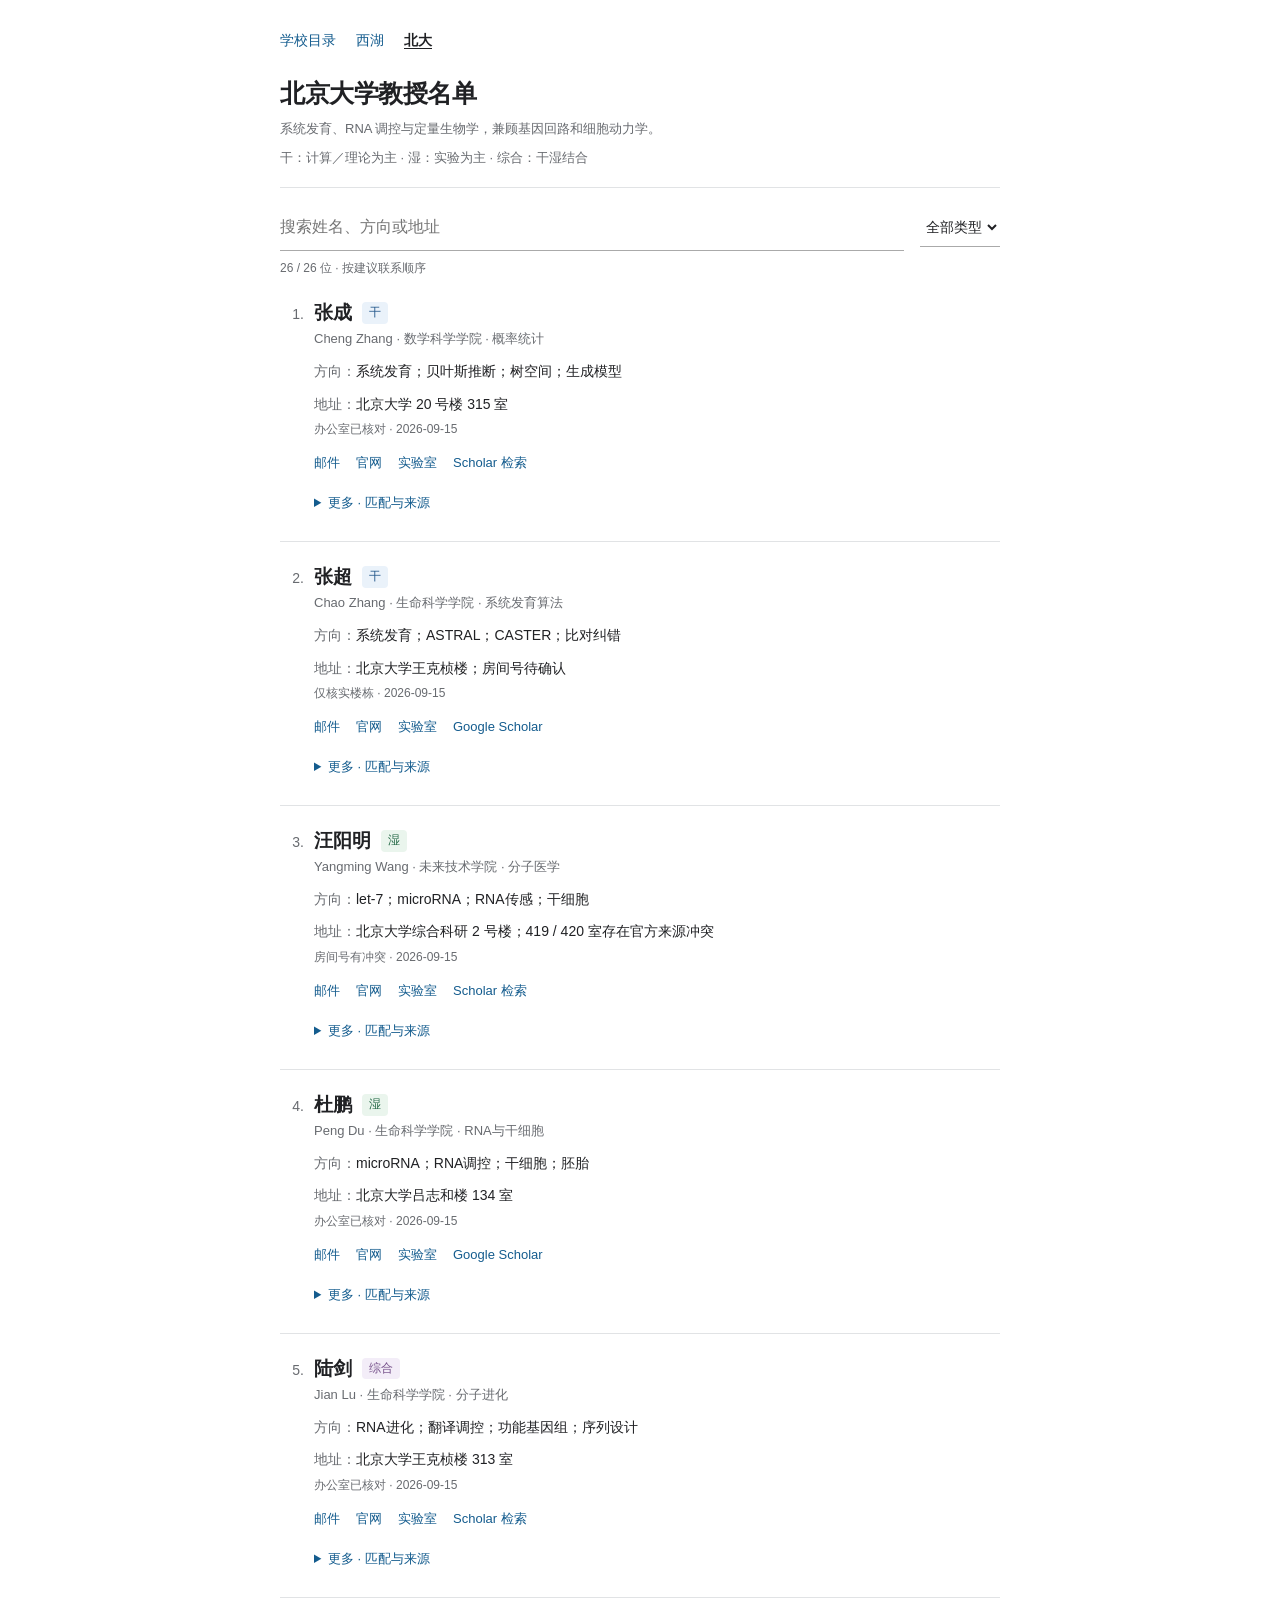
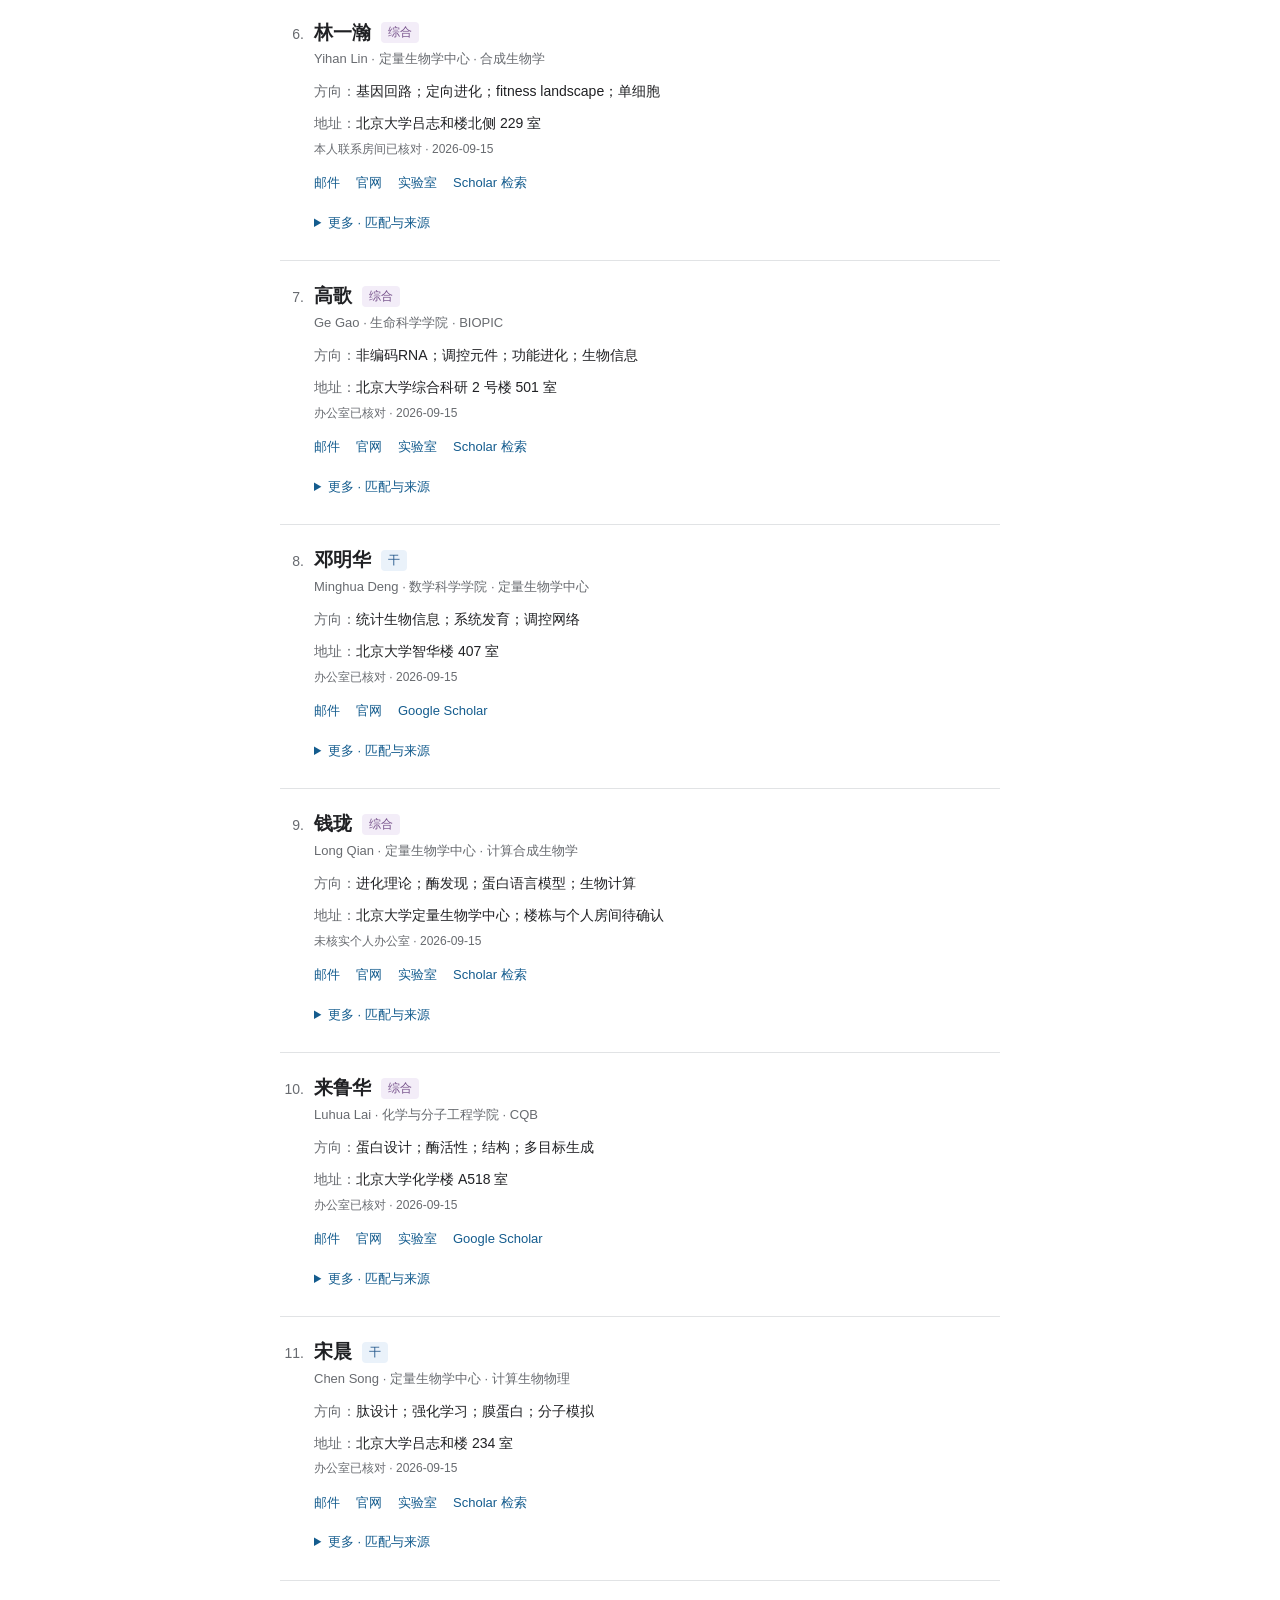
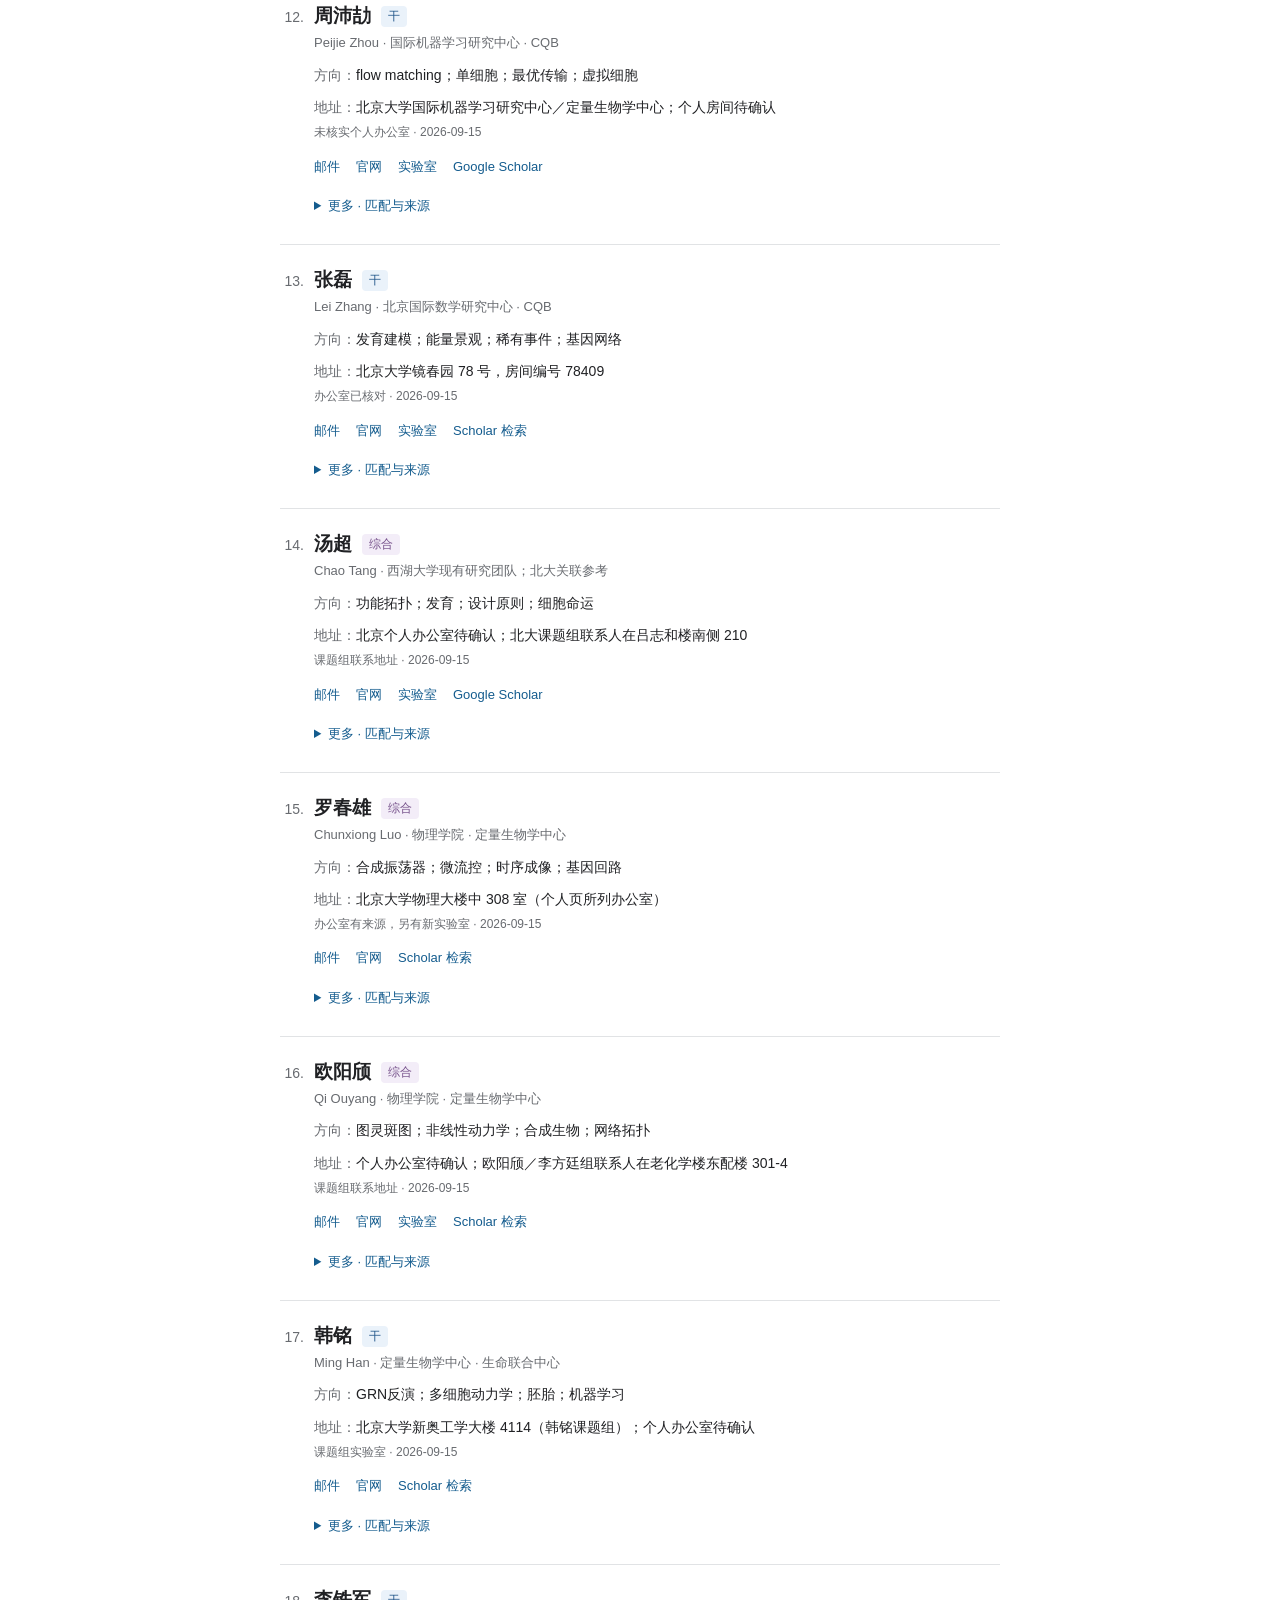
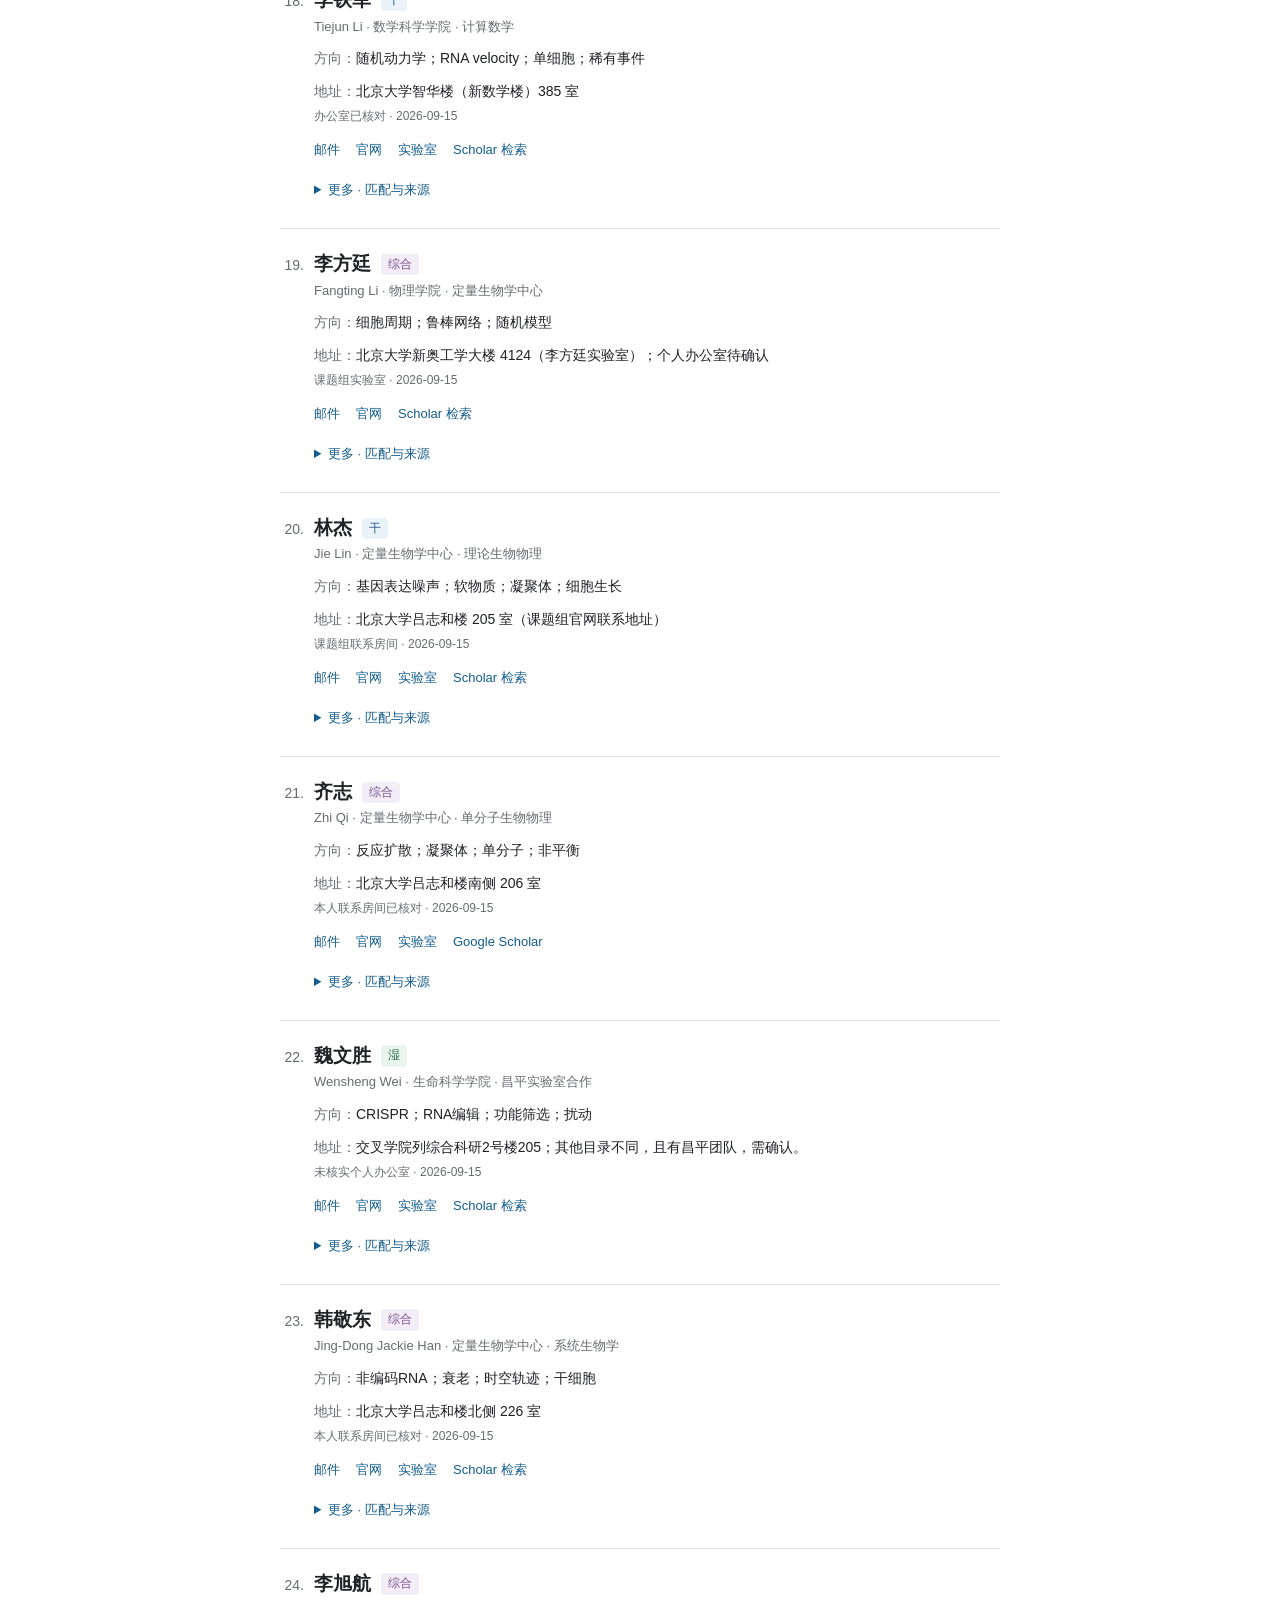
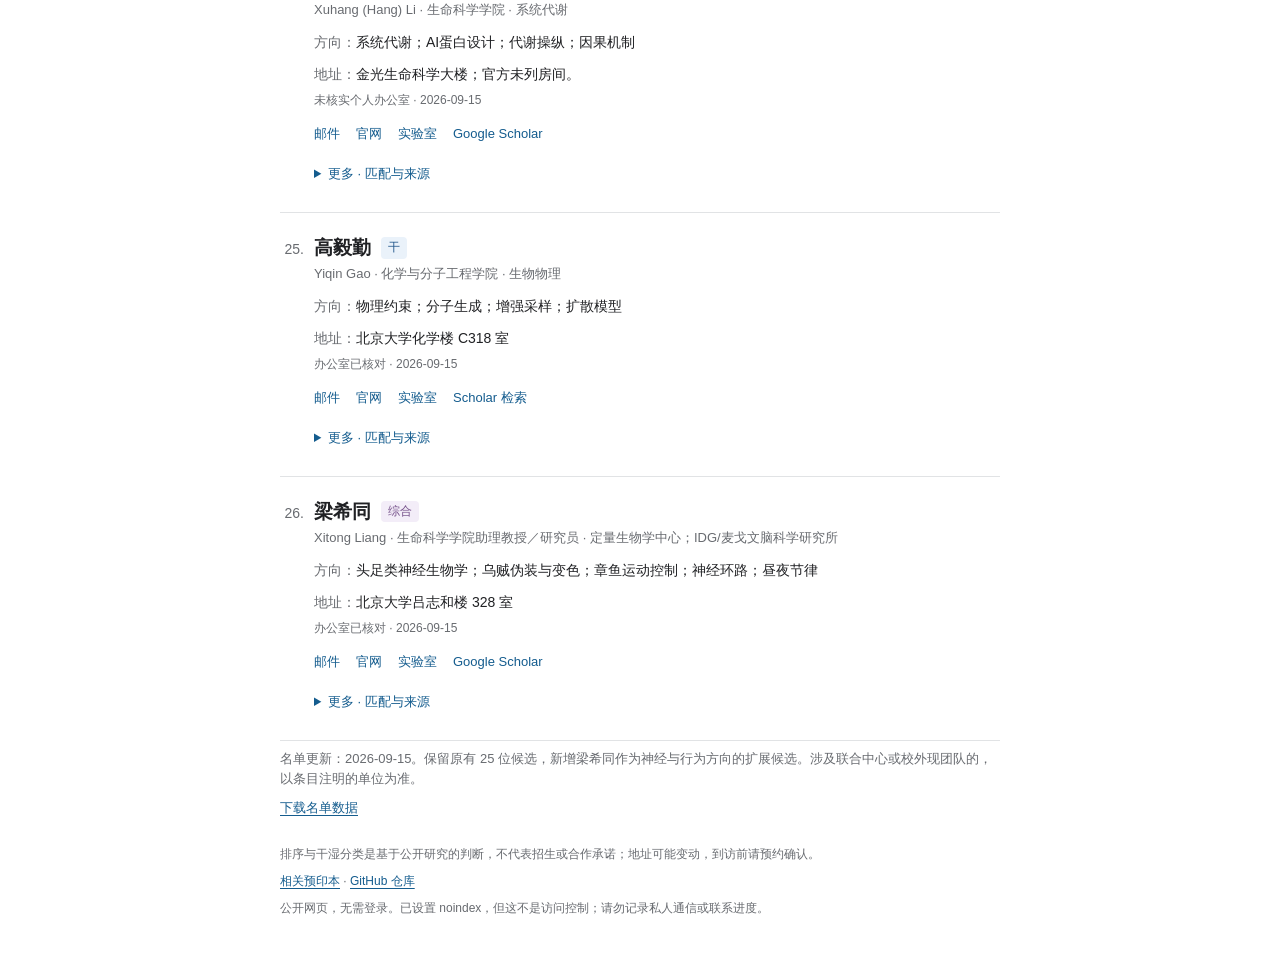
==== commit db1f5f86: "Add Tiannan Guo and Xitong Liang with verified research and contact sources" ====
--- a/pku/index.html
+++ b/pku/index.html
@@ -20,7 +20,7 @@
 <label class="sr-only" for="method">研究方式</label>
 <select id="method"><option value="">全部类型</option><option value="dry">干实验</option><option value="wet">湿实验</option><option value="mixed">干湿结合</option></select>
 </div>
-<p class="meta" id="count" role="status" aria-live="polite">25 / 25 位 · 按建议联系顺序</p>
+<p class="meta" id="count" role="status" aria-live="polite">26 / 26 位 · 按建议联系顺序</p>
 <section aria-label="教师名单">
 <article id="zhang-cheng" data-kind="dry">
   <div class="top"><span class="rank">1.</span><div class="title">
@@ -297,9 +297,20 @@
   <div class="links"><a href="mailto:gaoyq@pku.edu.cn" target="_blank" rel="noopener noreferrer">邮件</a> <a href="https://www.chem.pku.edu.cn/ktz2/wlhxktzz/1402.htm" target="_blank" rel="noopener noreferrer">官网</a> <a href="https://www.chem.pku.edu.cn/gaoyq" target="_blank" rel="noopener noreferrer">实验室</a> <a href="https://scholar.google.com/citations?view_op=search_authors&amp;mauthors=Yiqin+Gao+Peking+University&amp;hl=en" target="_blank" rel="noopener noreferrer">Scholar 检索</a></div>
   <details><summary>更多 · 匹配与来源</summary><div class="detail"><p><span class="detail-label">匹配点：</span>适合物理约束生成、采样与机理模型的讨论，可审视奖励模型偏差和物理可实现性。</p><p><span class="detail-label">研究方式：</span>2025年 MolEdit 将物理信息和偏好对齐用于分子生成；长期研究分子模拟和增强采样。</p><p><span class="detail-label">研究证据：</span>2025年 MolEdit 将物理信息和偏好对齐用于分子生成；长期研究分子模拟和增强采样。</p><p><span class="detail-label">相关工作：</span><a href="https://www.chem.pku.edu.cn/kyjz/9hxyzww170079.htm" target="_blank" rel="noopener noreferrer">MolEdit · 物理信息与偏好对齐的分子生成 · 2025</a></p><p><span class="detail-label">交流切入：</span>想讨论怎样让奖励函数同时体现物理可行性和任务目标，以及如何判断高分生成结果是否只是利用了代理模型漏洞。</p><p><span class="detail-label">匹配边界：</span>MolEdit 主要面向分子三维结构；与当前 RNA 推断任务不同，属于方法扩展。</p><p><span class="detail-label">分类依据：</span>2025年 MolEdit 将物理信息和偏好对齐用于分子生成；长期研究分子模拟和增强采样。 <a href="https://www.chem.pku.edu.cn/ktz2/wlhxktzz/1402.htm" target="_blank" rel="noopener noreferrer">来源</a></p><p><span class="detail-label">地址说明：</span>化学学院办公电话簿将 C318 标在高毅勤本人名下。</p><p><a href="https://www.chem.pku.edu.cn/bgfwdh/bgdh/index.htm" target="_blank" rel="noopener noreferrer">化学学院办公电话簿</a></p><p><span class="detail-label">到访前：</span>先邮件预约，并确认会面房间及进楼安排。</p><p><span class="detail-label">公开邮箱：</span>gaoyq@pku.edu.cn</p><p>Scholar 检索是搜索入口，不是已核实的个人主页；请核对姓名、单位及研究方向。</p></div></details>
 </article>
+<article id="liang-xitong" data-kind="mixed">
+  <div class="top"><span class="rank">26.</span><div class="title">
+    <div class="heading"><h2>梁希同</h2><span class="kind mixed" title="计算与实验结合">综合</span></div>
+    <div class="identity">Xitong Liang · 生命科学学院助理教授／研究员 · 定量生物学中心；IDG/麦戈文脑科学研究所</div>
+  </div></div>
+  <p class="line"><span>方向：</span>头足类神经生物学；乌贼伪装与变色；章鱼运动控制；神经环路；昼夜节律</p>
+  <p class="line"><span>地址：</span>北京大学吕志和楼 328 室</p>
+  <p class="office-meta">办公室已核对 · 2026-09-15</p>
+  <div class="links"><a href="mailto:xitong.liang@pku.edu.cn" target="_blank" rel="noopener noreferrer">邮件</a> <a href="https://www.aais.pku.edu.cn/info/1639/3722.htm" target="_blank" rel="noopener noreferrer">官网</a> <a href="https://liangx.weebly.com/" target="_blank" rel="noopener noreferrer">实验室</a> <a href="https://scholar.google.com/citations?user=EEPoe-YAAAAJ" target="_blank" rel="noopener noreferrer">Google Scholar</a></div>
+  <details><summary>更多 · 匹配与来源</summary><div class="detail"><p><span class="detail-label">匹配点：</span>对序列生成／RNA 设计的直接匹配较低；若扩展到高维行为状态、神经动力学与条件生成，可交流可检验的状态转移模型。</p><p><span class="detail-label">研究方式：</span>干湿结合（神经实验主导）：动物行为、钙成像／电生理记录，结合机器学习与定量分析。</p><p><span class="detail-label">研究证据：</span>核心问题是乌贼如何控制变色伪装、章鱼如何协调触手，以及这些神经机制如何演化；共同第一作者工作量化了乌贼伪装的动态模式匹配。</p><p><span class="detail-label">相关工作：</span><a href="https://doi.org/10.1038/s41586-023-06259-2" target="_blank" rel="noopener noreferrer">The dynamics of pattern matching in camouflaging cuttlefish · Nature, 2023</a></p><p><a href="sources/liang-xitong-crossref.json" target="_blank" rel="noopener noreferrer">论文元数据 · Crossref 原始核对记录</a></p><p><span class="detail-label">交流切入：</span>能否用条件生成或动力学模型描述伪装图案的状态分布与转移，再用神经记录检验机制，而不只追求视觉拟合？</p><p><span class="detail-label">匹配边界：</span>公开主线是神经与行为，不是核酸／蛋白序列生成，也不是直接的系统发育推断；需要新的行为或神经数据与评价任务。</p><p><span class="detail-label">分类依据：</span>北大官网明确将机器学习行为分析与电生理、钙成像等神经活动记录结合。 <a href="https://www.aais.pku.edu.cn/info/1639/3722.htm" target="_blank" rel="noopener noreferrer">来源</a></p><p><span class="detail-label">地址说明：</span>前沿交叉学科研究院教师页明确列为办公室；不是网页页脚的学院公共地址。到访前仍需预约。</p><p><a href="https://www.aais.pku.edu.cn/info/1639/3722.htm" target="_blank" rel="noopener noreferrer">前沿交叉院教师页</a></p><p><span class="detail-label">到访前：</span>先邮件预约，确认吕志和楼 328 室与进校、进楼安排。</p><p><span class="detail-label">公开邮箱：</span>xitong.liang@pku.edu.cn</p><p>Scholar：用户提供的 Scholar 页面显示 Xitong Liang、Peking University 与已验证学校邮箱，并链接该生命科学学院教师页。 <a href="https://www.bio.pku.edu.cn/en/index/index/by_speciality_detail/cid/71/id/6.html" target="_blank" rel="noopener noreferrer">核对来源</a></p></div></details>
+</article>
 </section>
 <p id="empty" class="empty" hidden>没有匹配结果，试试其他关键词或研究方式。</p>
-<p class="sub">名单更新：2026-09-15。保留原有 25 位候选及研究、Scholar、办公室来源；名单中涉及联合中心或校外现团队的，以条目注明的单位为准。</p>
+<p class="sub">名单更新：2026-09-15。保留原有 25 位候选，新增梁希同作为神经与行为方向的扩展候选。涉及联合中心或校外现团队的，以条目注明的单位为准。</p>
 <p class="sub"><a href="records.json" download>下载名单数据</a></p>
 <footer>
 <p>排序与干湿分类是基于公开研究的判断，不代表招生或合作承诺；地址可能变动，到访前请预约确认。</p>
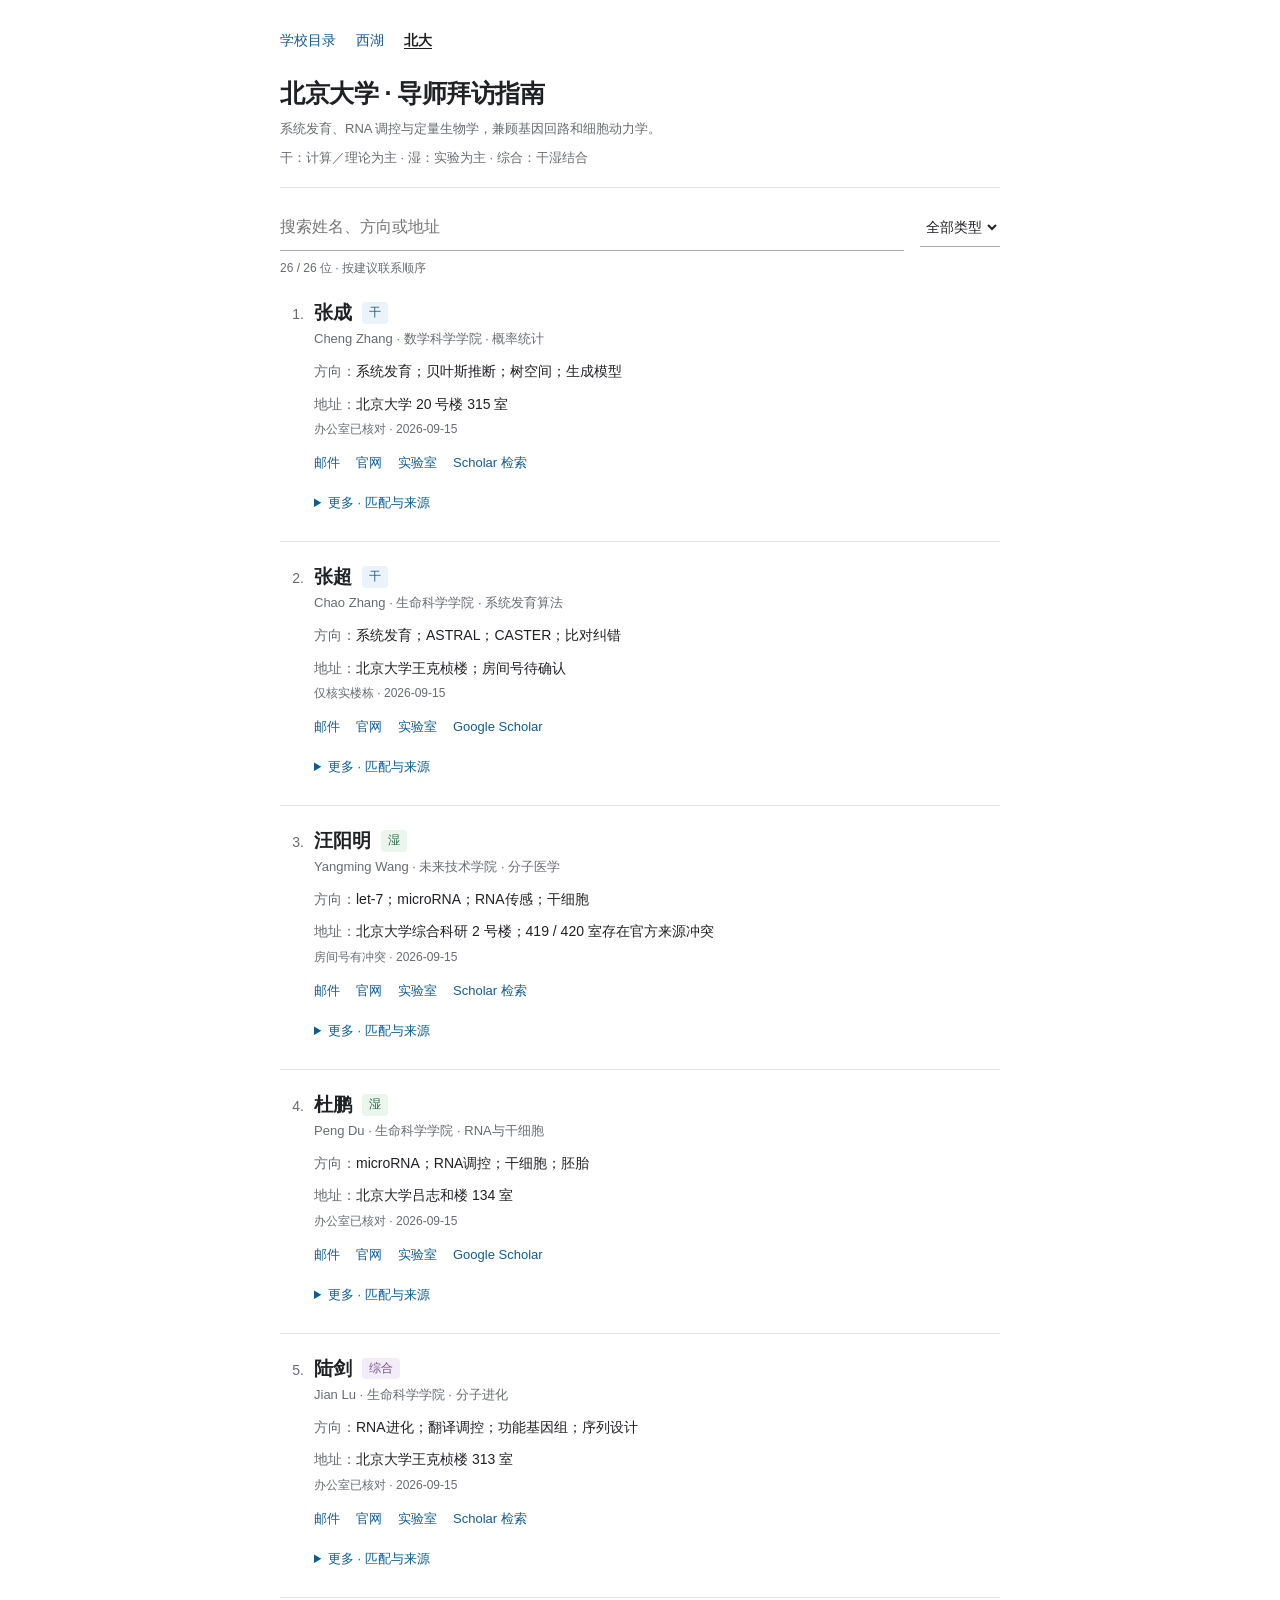
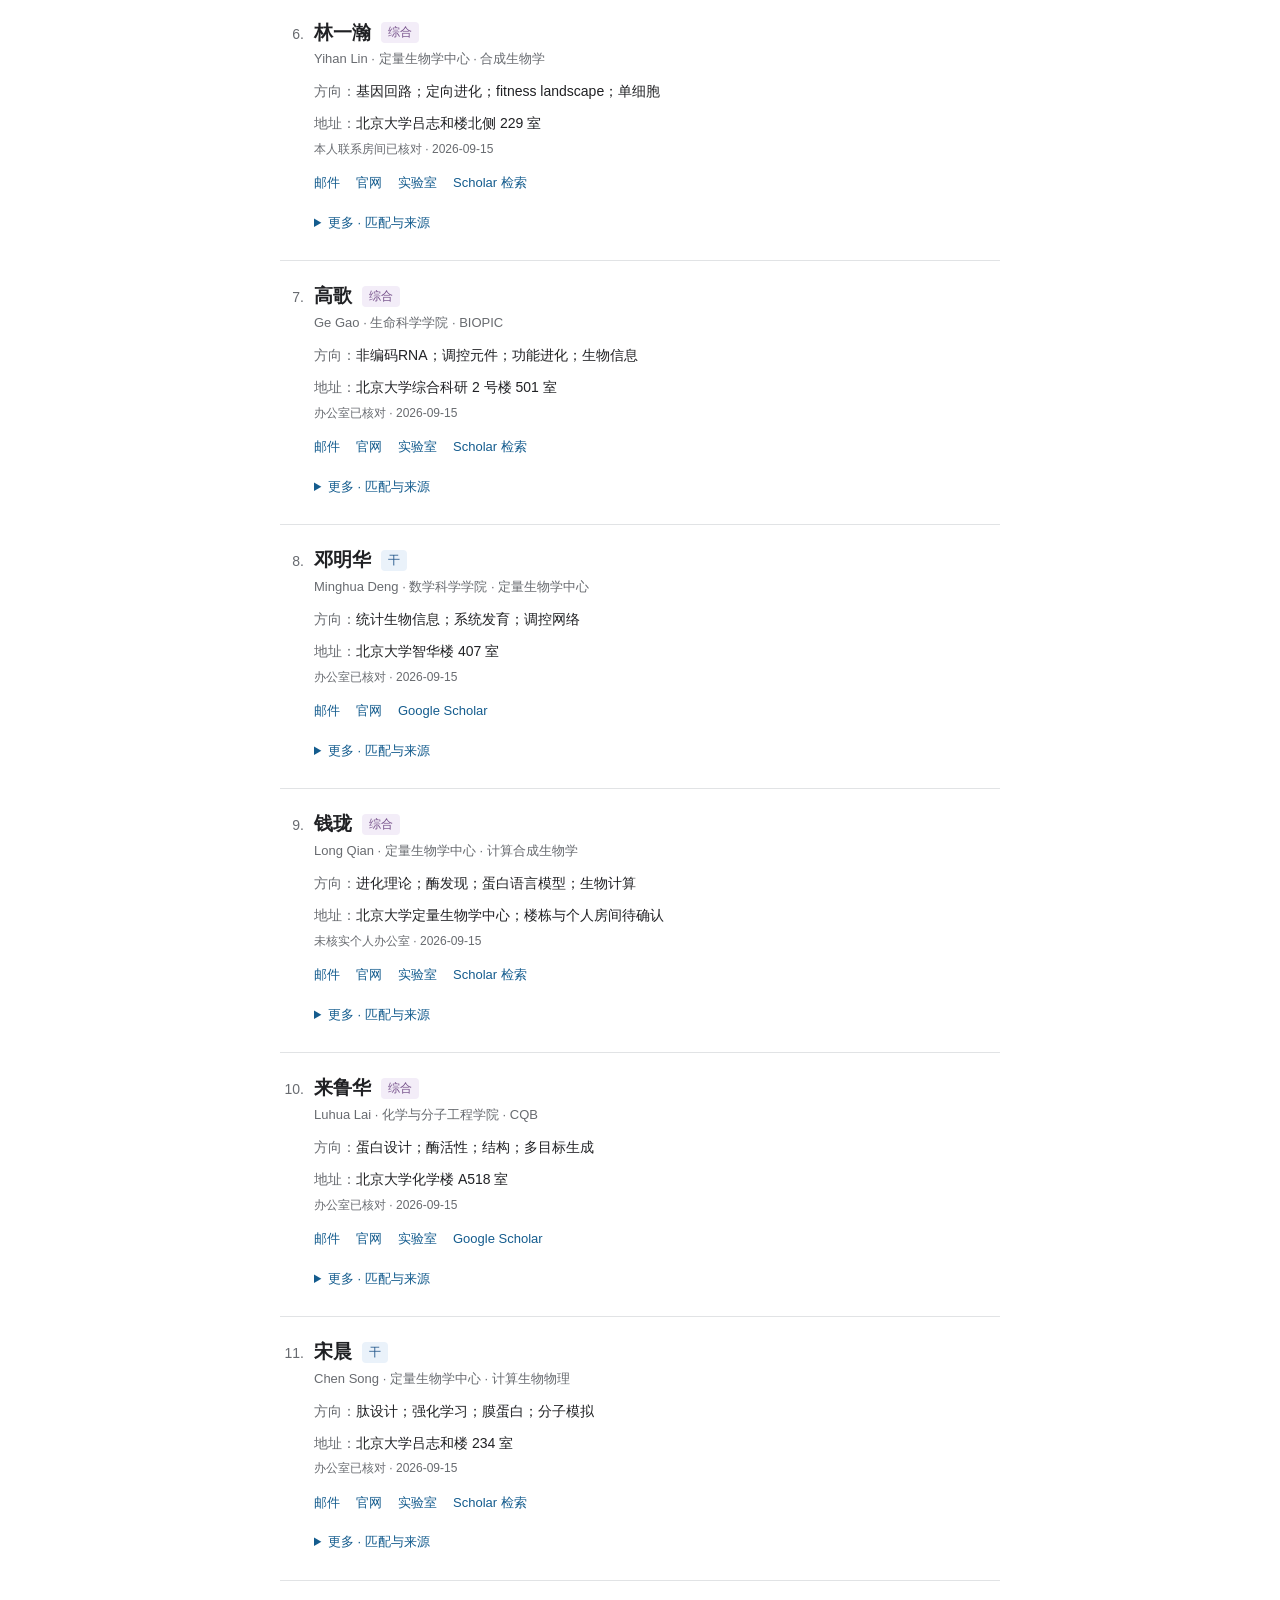
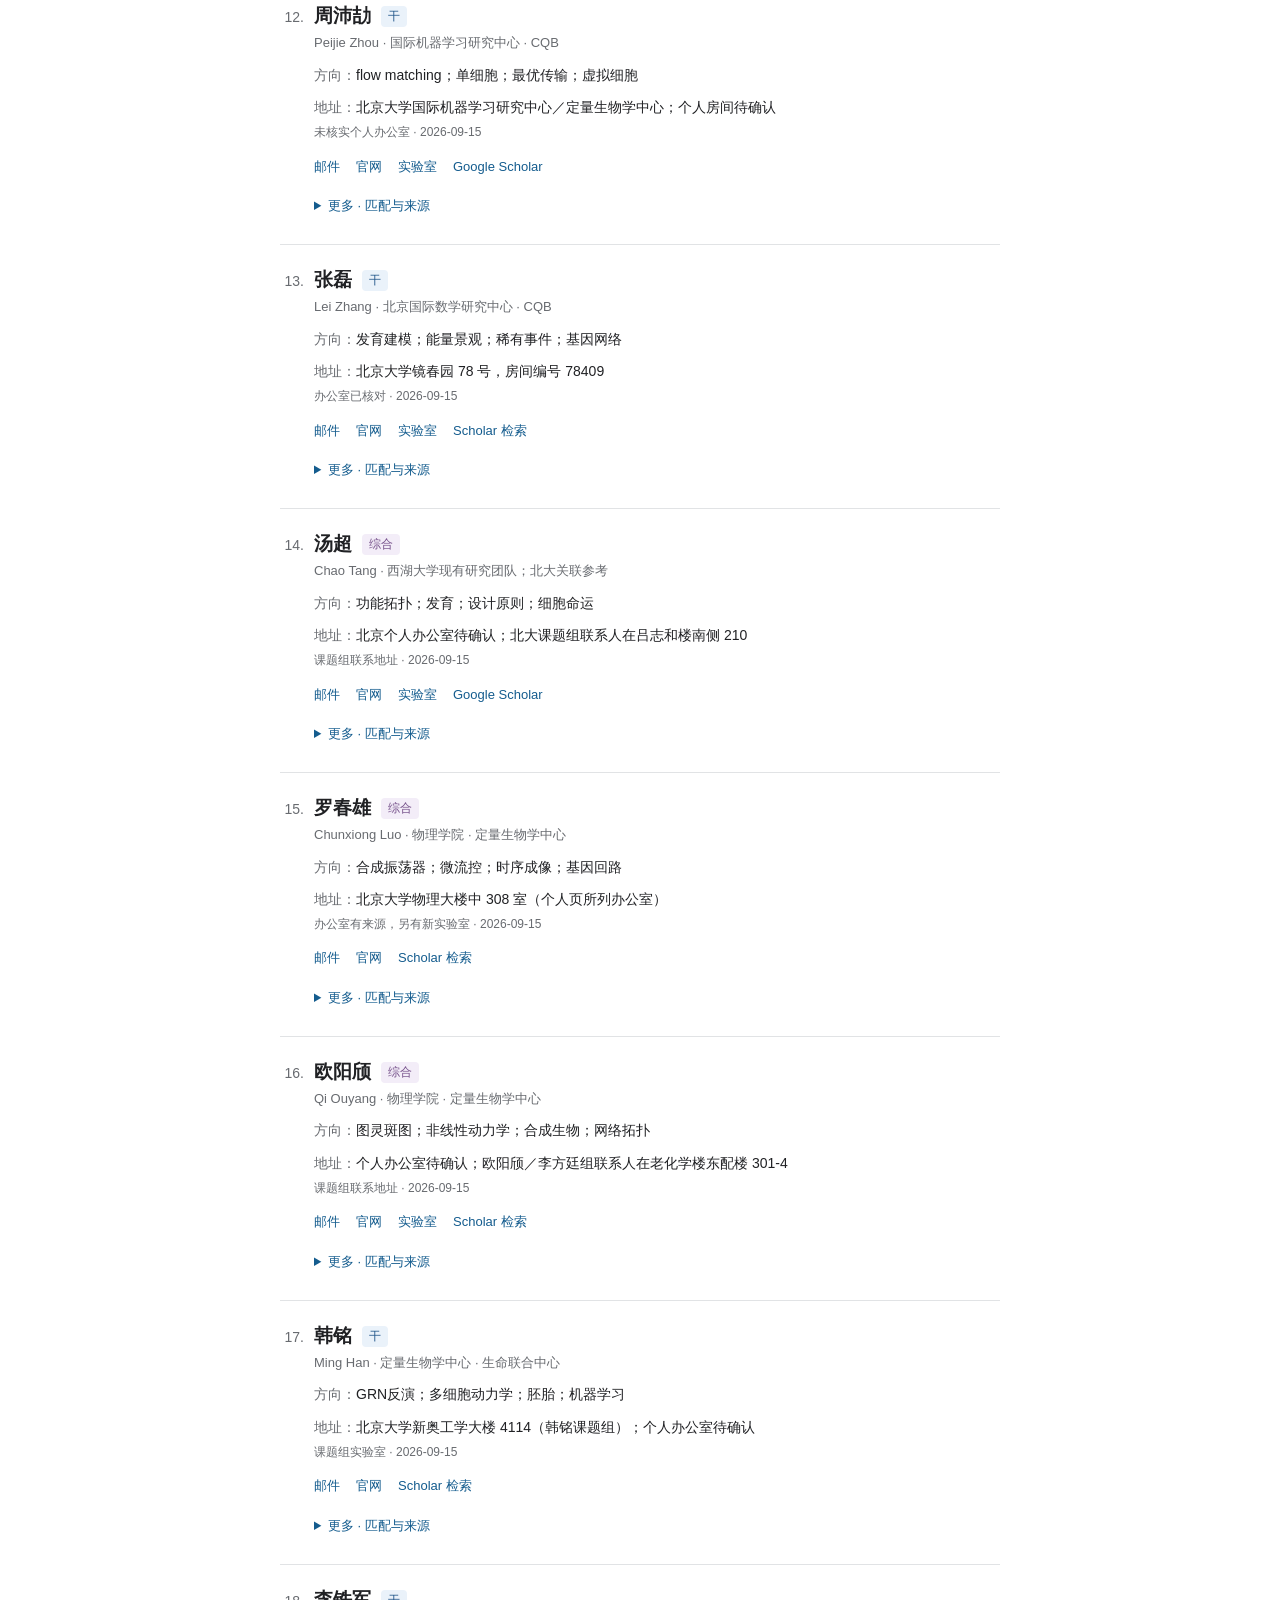
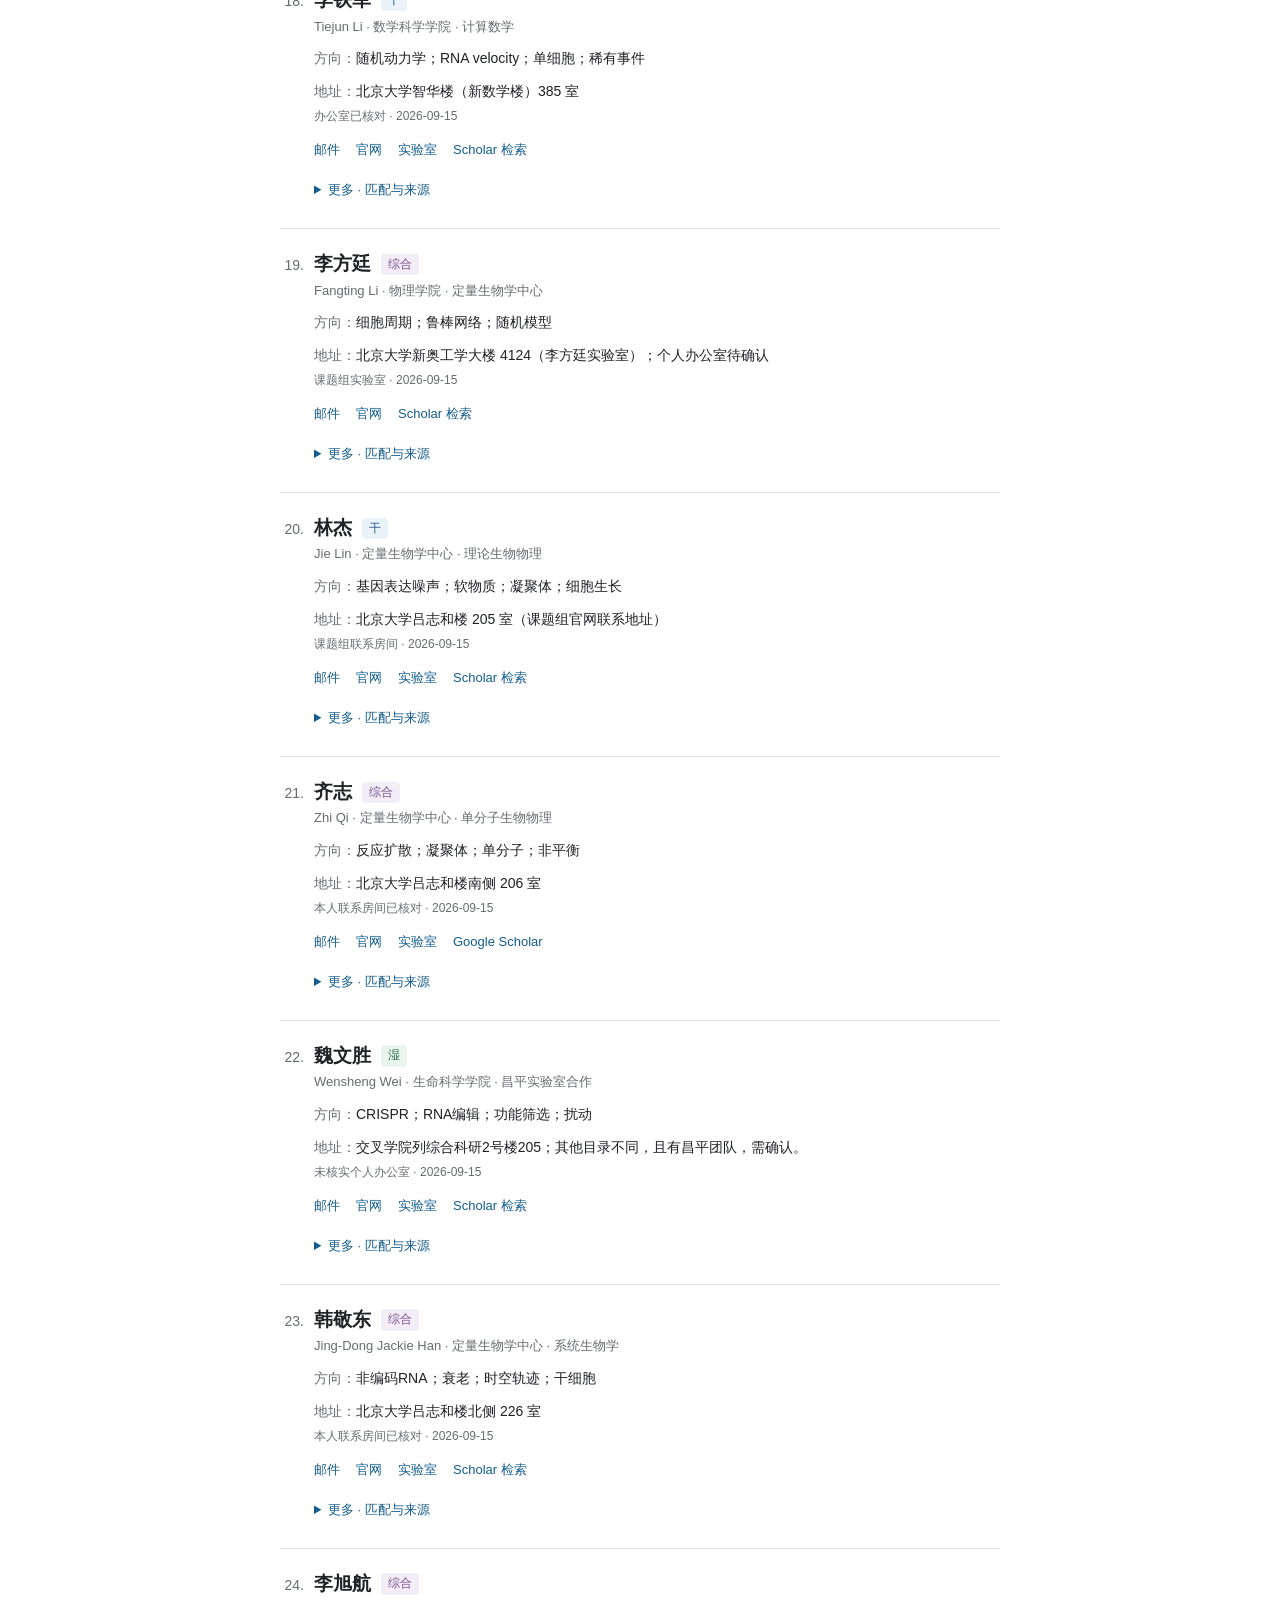
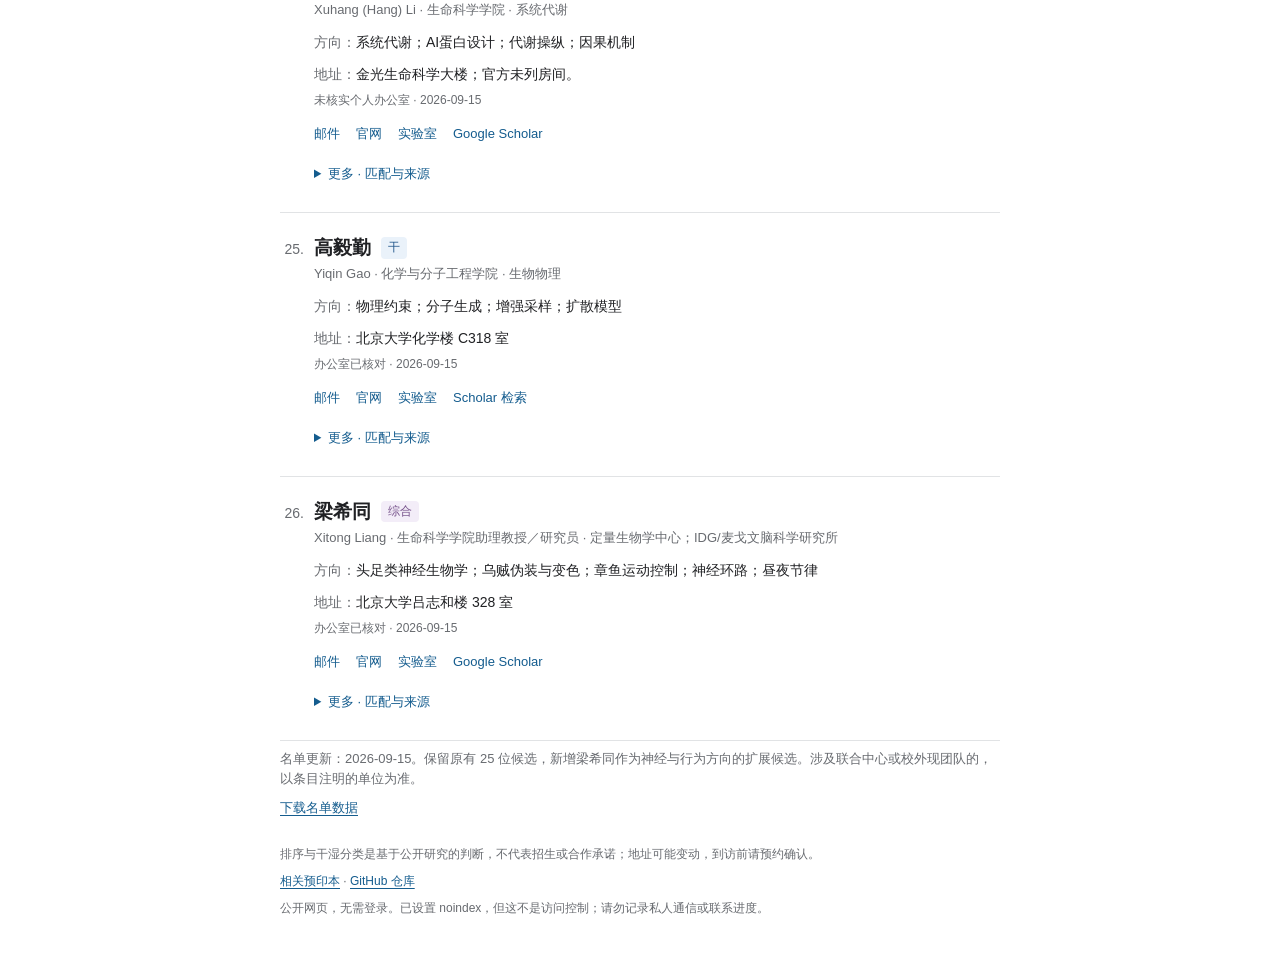
==== commit da944cb9: "Rename project to Faculty Visit Guide and document Developer workspace" ====
--- a/pku/index.html
+++ b/pku/index.html
@@ -5,12 +5,12 @@
 <meta name="viewport" content="width=device-width, initial-scale=1, viewport-fit=cover">
 <meta name="robots" content="noindex,nofollow,noarchive,noimageindex">
 <meta name="theme-color" content="#ffffff">
-<title>北京大学教授名单</title>
+<title>北京大学 · 导师拜访指南</title>
 <link rel="stylesheet" href="../assets/site.css">
 <script src="../assets/site.js" defer></script>
 </head><body><main>
 <nav aria-label="学校导航"><a href="../">学校目录</a> <a href="../westlake/">西湖</a> <a href="../pku/" aria-current="page">北大</a></nav>
-<header><h1>北京大学教授名单</h1>
+<header><h1>北京大学 · 导师拜访指南</h1>
 <p class="sub">系统发育、RNA 调控与定量生物学，兼顾基因回路和细胞动力学。</p>
 <p class="sub">干：计算／理论为主 · 湿：实验为主 · 综合：干湿结合</p>
 </header>
@@ -314,7 +314,7 @@
 <p class="sub"><a href="records.json" download>下载名单数据</a></p>
 <footer>
 <p>排序与干湿分类是基于公开研究的判断，不代表招生或合作承诺；地址可能变动，到访前请预约确认。</p>
-<p><a href="https://doi.org/10.64898/2026.04.08.717239" target="_blank" rel="noopener noreferrer">相关预印本</a> · <a href="https://github.com/QclawQ/gfn-v-9f2c7a" target="_blank" rel="noopener noreferrer">GitHub 仓库</a></p>
+<p><a href="https://doi.org/10.64898/2026.04.08.717239" target="_blank" rel="noopener noreferrer">相关预印本</a> · <a href="https://github.com/QclawQ/faculty-visit-guide" target="_blank" rel="noopener noreferrer">GitHub 仓库</a></p>
 <p>公开网页，无需登录。已设置 noindex，但这不是访问控制；请勿记录私人通信或联系进度。</p>
 </footer>
 </main></body></html>
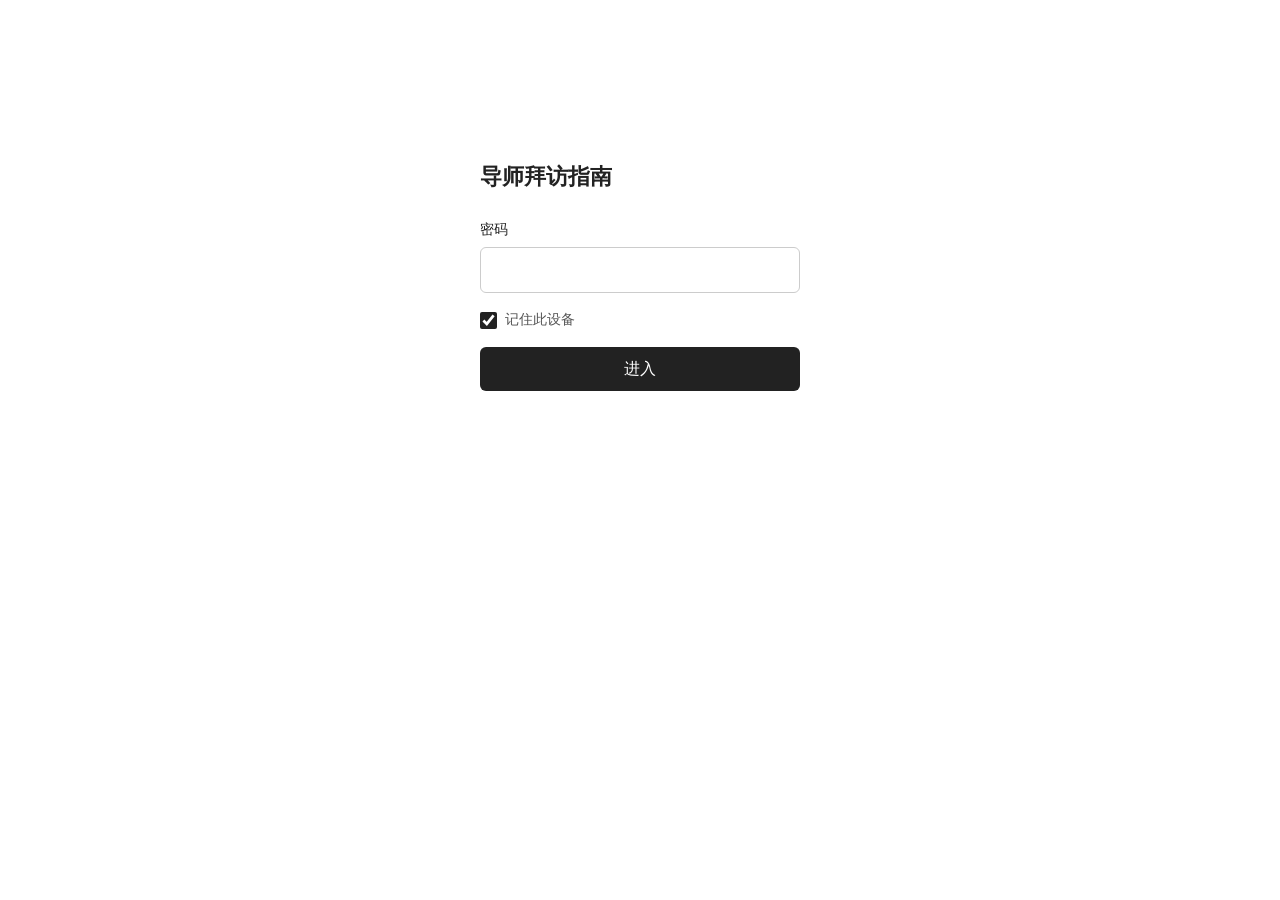
==== commit a431b700: "Publish minimal password-protected public faculty guide" ====
--- a/pku/index.html
+++ b/pku/index.html
@@ -1,320 +1,689 @@
 <!doctype html>
-<!-- Generated by scripts/build.py. Edit school.json / records.json, not this file. -->
-<html lang="zh-CN"><head>
-<meta charset="utf-8">
-<meta name="viewport" content="width=device-width, initial-scale=1, viewport-fit=cover">
-<meta name="robots" content="noindex,nofollow,noarchive,noimageindex">
-<meta name="theme-color" content="#ffffff">
-<title>北京大学 · 导师拜访指南</title>
-<link rel="stylesheet" href="../assets/site.css">
-<script src="../assets/site.js" defer></script>
-</head><body><main>
-<nav aria-label="学校导航"><a href="../">学校目录</a> <a href="../westlake/">西湖</a> <a href="../pku/" aria-current="page">北大</a></nav>
-<header><h1>北京大学 · 导师拜访指南</h1>
-<p class="sub">系统发育、RNA 调控与定量生物学，兼顾基因回路和细胞动力学。</p>
-<p class="sub">干：计算／理论为主 · 湿：实验为主 · 综合：干湿结合</p>
-</header>
-<div class="tools" hidden>
-<label class="sr-only" for="search">搜索姓名、方向或地址</label>
-<input id="search" type="search" placeholder="搜索姓名、方向或地址" autocomplete="off">
-<label class="sr-only" for="method">研究方式</label>
-<select id="method"><option value="">全部类型</option><option value="dry">干实验</option><option value="wet">湿实验</option><option value="mixed">干湿结合</option></select>
-</div>
-<p class="meta" id="count" role="status" aria-live="polite">26 / 26 位 · 按建议联系顺序</p>
-<section aria-label="教师名单">
-<article id="zhang-cheng" data-kind="dry">
-  <div class="top"><span class="rank">1.</span><div class="title">
-    <div class="heading"><h2>张成</h2><span class="kind dry" title="计算／理论为主">干</span></div>
-    <div class="identity">Cheng Zhang · 数学科学学院 · 概率统计</div>
-  </div></div>
-  <p class="line"><span>方向：</span>系统发育；贝叶斯推断；树空间；生成模型</p>
-  <p class="line"><span>地址：</span>北京大学 20 号楼 315 室</p>
-  <p class="office-meta">办公室已核对 · 2026-09-15</p>
-  <div class="links"><a href="mailto:chengzhang@math.pku.edu.cn" target="_blank" rel="noopener noreferrer">邮件</a> <a href="https://www.stat-center.pku.edu.cn/zxry/zxjy/zc/1201854tjkxzx1314356.htm" target="_blank" rel="noopener noreferrer">官网</a> <a href="https://zcrabbit.github.io/" target="_blank" rel="noopener noreferrer">实验室</a> <a href="https://scholar.google.com/citations?view_op=search_authors&amp;mauthors=Cheng+Zhang+Peking+University&amp;hl=en" target="_blank" rel="noopener noreferrer">Scholar 检索</a></div>
-  <details><summary>更多 · 匹配与来源</summary><div class="detail"><p><span class="detail-label">匹配点：</span>最适合审视 AncestorGFN 的推断定义：生成路径在什么条件下才构成系统发育证据？</p><p><span class="detail-label">研究方式：</span>本人2025年论文包含将有向无环图系统扩展以寻找高后验密度系统树，与“从 DAG 得到树”的问题特别贴近；另有变分推断和标准化流工作。</p><p><span class="detail-label">研究证据：</span>本人2025年论文包含将有向无环图系统扩展以寻找高后验密度系统树，与“从 DAG 得到树”的问题特别贴近；另有变分推断和标准化流工作。</p><p><span class="detail-label">相关工作：</span><a href="https://doi.org/10.1186/s13015-025-00273-x" target="_blank" rel="noopener noreferrer">Finding High Posterior Density Phylogenies by Systematically Extending a Directed Acyclic Graph · Algorithms for Molecular Biology 2025</a></p><p><span class="detail-label">交流切入：</span>想请教如何给 flow traceback 定义可检验的树分布，以及怎样与变分贝叶斯方法在同一数据和计算预算下比较。</p><p><span class="detail-label">匹配边界：</span>数学学院张成；不是计算机学院做 DNA 存储的同名教师。需把生成树与进化似然区分清楚。</p><p><span class="detail-label">分类依据：</span>本人2025年论文包含将有向无环图系统扩展以寻找高后验密度系统树，与“从 DAG 得到树”的问题特别贴近；另有变分推断和标准化流工作。 <a href="https://www.stat-center.pku.edu.cn/zxry/zxjy/zc/1201854tjkxzx1314356.htm" target="_blank" rel="noopener noreferrer">来源</a></p><p><span class="detail-label">地址说明：</span>数学学院教师名录与本人主页一致；此处是统计学／系统发育方向的张成。</p><p><a href="https://math.pku.edu.cn/jsdw/js_20180628175159671361/z_20180628175159671361/103427.htm" target="_blank" rel="noopener noreferrer">数学学院名录</a> <a href="https://zcrabbit.github.io/" target="_blank" rel="noopener noreferrer">本人主页</a></p><p><span class="detail-label">到访前：</span>先邮件预约，并确认会面房间及进楼安排。</p><p><span class="detail-label">公开邮箱：</span>chengzhang@math.pku.edu.cn</p><p>Scholar 检索是搜索入口，不是已核实的个人主页；请核对姓名、单位及研究方向。</p></div></details>
-</article>
-<article id="zhang-chao" data-kind="dry">
-  <div class="top"><span class="rank">2.</span><div class="title">
-    <div class="heading"><h2>张超</h2><span class="kind dry" title="计算／理论为主">干</span></div>
-    <div class="identity">Chao Zhang · 生命科学学院 · 系统发育算法</div>
-  </div></div>
-  <p class="line"><span>方向：</span>系统发育；ASTRAL；CASTER；比对纠错</p>
-  <p class="line"><span>地址：</span>北京大学王克桢楼；房间号待确认</p>
-  <p class="office-meta">仅核实楼栋 · 2026-09-15</p>
-  <div class="links"><a href="mailto:chaozhang@pku.edu.cn" target="_blank" rel="noopener noreferrer">邮件</a> <a href="https://www.aais.pku.edu.cn/info/1410/17931.htm" target="_blank" rel="noopener noreferrer">官网</a> <a href="https://asterlab-web.github.io/" target="_blank" rel="noopener noreferrer">实验室</a> <a href="https://scholar.google.com/citations?user=tLmALrkAAAAJ&amp;hl=en" target="_blank" rel="noopener noreferrer">Google Scholar</a></div>
-  <details><summary>更多 · 匹配与来源</summary><div class="detail"><p><span class="detail-label">匹配点：</span>最适合帮助补强系统发育基准：真树模拟、树提取、基因树与物种树差别、比对误差。</p><p><span class="detail-label">研究方式：</span>官方主页列出 ASTRAL-IV、ASTRAL-Pro、wASTRAL、CASTER、WASTER 与 TAPER，覆盖大规模建树和比对纠错。</p><p><span class="detail-label">研究证据：</span>官方主页列出 ASTRAL-IV、ASTRAL-Pro、wASTRAL、CASTER、WASTER 与 TAPER，覆盖大规模建树和比对纠错。</p><p><span class="detail-label">相关工作：</span><a href="https://pmc.ncbi.nlm.nih.gov/articles/PMC12038793/" target="_blank" rel="noopener noreferrer">CASTER: Direct species tree inference from whole-genome alignments · Science 2025</a></p><p><span class="detail-label">交流切入：</span>您的建树和比对纠错工作让我想到：如何测试不显式计算 MSA 的生成路径，在含 indel 与基因复制的数据中是否保留真实进化信号？</p><p><span class="detail-label">匹配边界：</span>当前稿件仅使用短 let-7 片段；CASTER/ASTRAL 解决的问题和输入规模不同，应先请教评价设计，不能直接宣称同类替代。</p><p><span class="detail-label">分类依据：</span>官方主页列出 ASTRAL-IV、ASTRAL-Pro、wASTRAL、CASTER、WASTER 与 TAPER，覆盖大规模建树和比对纠错。 <a href="https://www.aais.pku.edu.cn/info/1410/17931.htm" target="_blank" rel="noopener noreferrer">来源</a></p><p><span class="detail-label">地址说明：</span>交叉学院个人页明确楼栋，但没有房间号。</p><p><a href="https://www.aais.pku.edu.cn/info/1410/17931.htm" target="_blank" rel="noopener noreferrer">交叉学院个人页</a></p><p><span class="detail-label">到访前：</span>先邮件预约，并确认会面房间及进楼安排。</p><p><span class="detail-label">公开邮箱：</span>chaozhang@pku.edu.cn</p><p>Scholar：实验室主页直接链接 <a href="https://asterlab-web.github.io/people/" target="_blank" rel="noopener noreferrer">核对来源</a></p></div></details>
-</article>
-<article id="wang-yangming" data-kind="wet">
-  <div class="top"><span class="rank">3.</span><div class="title">
-    <div class="heading"><h2>汪阳明</h2><span class="kind wet" title="实验为主">湿</span></div>
-    <div class="identity">Yangming Wang · 未来技术学院 · 分子医学</div>
-  </div></div>
-  <p class="line"><span>方向：</span>let-7；microRNA；RNA传感；干细胞</p>
-  <p class="line"><span>地址：</span>北京大学综合科研 2 号楼；419 / 420 室存在官方来源冲突</p>
-  <p class="office-meta">房间号有冲突 · 2026-09-15</p>
-  <div class="links"><a href="mailto:yangming.wang@pku.edu.cn" target="_blank" rel="noopener noreferrer">邮件</a> <a href="https://www.aais.pku.edu.cn/info/1434/2818.htm" target="_blank" rel="noopener noreferrer">官网</a> <a href="https://wanglabpku.github.io/" target="_blank" rel="noopener noreferrer">实验室</a> <a href="https://scholar.google.com/citations?view_op=search_authors&amp;mauthors=Yangming+Wang+Peking+University&amp;hl=en" target="_blank" rel="noopener noreferrer">Scholar 检索</a></div>
-  <details><summary>更多 · 匹配与来源</summary><div class="detail"><p><span class="detail-label">匹配点：</span>最贴近 let-7 功能与测量：有 let-7 调控研究，也有 miRNA 活性传感器和活细胞 RNA 动态测量。</p><p><span class="detail-label">研究方式：</span>2014/2015 年 let-7 与干细胞自我更新工作；2019 年 miRNA 激活 CRISPR 传感器；2026 年 POND-seq 可追踪活细胞 RNA 并捕获 miRNA 及相关靶 RNA。</p><p><span class="detail-label">研究证据：</span>2014/2015 年 let-7 与干细胞自我更新工作；2019 年 miRNA 激活 CRISPR 传感器；2026 年 POND-seq 可追踪活细胞 RNA 并捕获 miRNA 及相关靶 RNA。</p><p><span class="detail-label">相关工作：</span><a href="https://future.pku.edu.cn/kxyj/kydt/fe4bd31f8ebb439cb4e24157a5f477c4.htm" target="_blank" rel="noopener noreferrer">POND-seq · Molecular Cell 2026</a></p><p><span class="detail-label">交流切入：</span>想讨论怎样把生成的 let-7 变体放回完整 RNA 背景，并用活性或靶向读出区分“序列相似”与“功能保留”。</p><p><span class="detail-label">匹配边界：</span>let-7 直接工作年代较早，但当前 RNA 工具方向仍在延续；短片段不能直接当作完整成熟 miRNA。</p><p><span class="detail-label">分类依据：</span>2014/2015 年 let-7 与干细胞自我更新工作；2019 年 miRNA 激活 CRISPR 传感器；2026 年 POND-seq 可追踪活细胞 RNA 并捕获 miRNA 及相关靶 RNA。 <a href="https://www.aais.pku.edu.cn/info/1434/2818.htm" target="_blank" rel="noopener noreferrer">来源</a></p><p><span class="detail-label">地址说明：</span>交叉学院列 419；未来技术学院英文旧栏目列 420。尚无充分证据判断现用房间，请邮件确认。</p><p><a href="https://www.aais.pku.edu.cn/info/1434/2818.htm" target="_blank" rel="noopener noreferrer">交叉学院：419</a> <a href="https://future.pku.edu.cn/en/Old_Column/js/Faculty/InstituteMedicine/15ef9f4444e141cda5673b20d1e2776c.htm" target="_blank" rel="noopener noreferrer">未来技术学院旧栏目：420</a></p><p><span class="detail-label">到访前：</span>先邮件预约，并确认会面房间及进楼安排。</p><p><span class="detail-label">公开邮箱：</span>yangming.wang@pku.edu.cn</p><p>Scholar 检索是搜索入口，不是已核实的个人主页；请核对姓名、单位及研究方向。</p></div></details>
-</article>
-<article id="du-peng" data-kind="wet">
-  <div class="top"><span class="rank">4.</span><div class="title">
-    <div class="heading"><h2>杜鹏</h2><span class="kind wet" title="实验为主">湿</span></div>
-    <div class="identity">Peng Du · 生命科学学院 · RNA与干细胞</div>
-  </div></div>
-  <p class="line"><span>方向：</span>microRNA；RNA调控；干细胞；胚胎</p>
-  <p class="line"><span>地址：</span>北京大学吕志和楼 134 室</p>
-  <p class="office-meta">办公室已核对 · 2026-09-15</p>
-  <div class="links"><a href="mailto:pengdu@pku.edu.cn" target="_blank" rel="noopener noreferrer">邮件</a> <a href="https://www.aais.pku.edu.cn/info/1415/2769.htm" target="_blank" rel="noopener noreferrer">官网</a> <a href="https://dulab.pku.edu.cn/" target="_blank" rel="noopener noreferrer">实验室</a> <a href="https://scholar.google.com/citations?user=4_eJyQMAAAAJ&amp;hl=en" target="_blank" rel="noopener noreferrer">Google Scholar</a></div>
-  <details><summary>更多 · 匹配与来源</summary><div class="detail"><p><span class="detail-label">匹配点：</span>适合定义生成 miRNA 的生物学有效性：加工、剂量与细胞命运，而不仅是与训练序列相似。</p><p><span class="detail-label">研究方式：</span>研究 RNA 调控和干细胞命运；Nature 2021 工作关注全局 miRNA 剂量与胚层分化，Cell 2022 关注恢复 miRNA 缺失。</p><p><span class="detail-label">研究证据：</span>研究 RNA 调控和干细胞命运；Nature 2021 工作关注全局 miRNA 剂量与胚层分化，Cell 2022 关注恢复 miRNA 缺失。</p><p><span class="detail-label">相关工作：</span><a href="https://www.aais.pku.edu.cn/info/1415/2769.htm" target="_blank" rel="noopener noreferrer">Global miRNA dosage control of embryonic germ layer specification · Nature 2021</a></p><p><span class="detail-label">交流切入：</span>我们的生成模型目前在 let-7 的10 nt片段上验证。想请教，扩展到完整 miRNA 后，哪些加工、表达或靶基因读出最能判断候选是否有功能？</p><p><span class="detail-label">匹配边界：</span>与 miRNA 领域直接相关，但未确认其实验室正在开展 let-7 序列设计项目；需要双方共同定义验证体系。</p><p><span class="detail-label">分类依据：</span>研究 RNA 调控和干细胞命运；Nature 2021 工作关注全局 miRNA 剂量与胚层分化，Cell 2022 关注恢复 miRNA 缺失。 <a href="https://www.aais.pku.edu.cn/info/1415/2769.htm" target="_blank" rel="noopener noreferrer">来源</a></p><p><span class="detail-label">地址说明：</span>交叉学院个人页明确标注办公室。</p><p><a href="https://www.aais.pku.edu.cn/info/1415/2769.htm" target="_blank" rel="noopener noreferrer">交叉学院个人页</a></p><p><span class="detail-label">到访前：</span>先邮件预约，并确认会面房间及进楼安排。</p><p><span class="detail-label">公开邮箱：</span>pengdu@pku.edu.cn</p><p>Scholar：实验室论文页直接链接 <a href="https://dulab.pku.edu.cn/Publications1/By_year.htm" target="_blank" rel="noopener noreferrer">核对来源</a></p></div></details>
-</article>
-<article id="lu-jian" data-kind="mixed">
-  <div class="top"><span class="rank">5.</span><div class="title">
-    <div class="heading"><h2>陆剑</h2><span class="kind mixed" title="计算与实验结合">综合</span></div>
-    <div class="identity">Jian Lu · 生命科学学院 · 分子进化</div>
-  </div></div>
-  <p class="line"><span>方向：</span>RNA进化；翻译调控；功能基因组；序列设计</p>
-  <p class="line"><span>地址：</span>北京大学王克桢楼 313 室</p>
-  <p class="office-meta">办公室已核对 · 2026-09-15</p>
-  <div class="links"><a href="mailto:luj@pku.edu.cn" target="_blank" rel="noopener noreferrer">邮件</a> <a href="https://www.aais.pku.edu.cn/info/1423/2793.htm" target="_blank" rel="noopener noreferrer">官网</a> <a href="https://www.bio.pku.edu.cn/homes/Index/news_cont_jl/16/45.html" target="_blank" rel="noopener noreferrer">实验室</a> <a href="https://scholar.google.com/citations?view_op=search_authors&amp;mauthors=Jian+Lu+Peking+University&amp;hl=en" target="_blank" rel="noopener noreferrer">Scholar 检索</a></div>
-  <details><summary>更多 · 匹配与来源</summary><div class="detail"><p><span class="detail-label">匹配点：</span>兼顾 RNA 生物学、进化推断与计算设计，是连接两半论文叙事的优先对象。</p><p><span class="detail-label">研究方式：</span>现行学院主页明确提出 RNA调控—分子进化—计算设计，结合果蝇、体外翻译、多组学与深度学习；2026年继续发表果蝇适应性演化研究。</p><p><span class="detail-label">研究证据：</span>现行学院主页明确提出 RNA调控—分子进化—计算设计，结合果蝇、体外翻译、多组学与深度学习；2026年继续发表果蝇适应性演化研究。</p><p><span class="detail-label">相关工作：</span><a href="https://news.pku.edu.cn/jxky/2b58b2e763634da4b195288459eded12.htm" target="_blank" rel="noopener noreferrer">近缘果蝇环境适应的可重复演化研究 · 2026</a></p><p><span class="detail-label">交流切入：</span>想请教如何将生成路径中的共享中间态，与 RNA 调控元件的真实进化约束区分开，并选择一个可做功能检验的序列家族。</p><p><span class="detail-label">匹配边界：</span>应围绕非编码 RNA、翻译调控或果蝇问题沟通；不把泛化到任意序列的能力当作已经完成。</p><p><span class="detail-label">分类依据：</span>现行学院主页明确提出 RNA调控—分子进化—计算设计，结合果蝇、体外翻译、多组学与深度学习；2026年继续发表果蝇适应性演化研究。 <a href="https://www.aais.pku.edu.cn/info/1423/2793.htm" target="_blank" rel="noopener noreferrer">来源</a></p><p><span class="detail-label">地址说明：</span>交叉学院个人页明确标注办公室。</p><p><a href="https://www.aais.pku.edu.cn/info/1423/2793.htm" target="_blank" rel="noopener noreferrer">交叉学院个人页</a></p><p><span class="detail-label">到访前：</span>先邮件预约，并确认会面房间及进楼安排。</p><p><span class="detail-label">公开邮箱：</span>luj@pku.edu.cn</p><p>Scholar 检索是搜索入口，不是已核实的个人主页；请核对姓名、单位及研究方向。</p></div></details>
-</article>
-<article id="lin-yihan" data-kind="mixed">
-  <div class="top"><span class="rank">6.</span><div class="title">
-    <div class="heading"><h2>林一瀚</h2><span class="kind mixed" title="计算与实验结合">综合</span></div>
-    <div class="identity">Yihan Lin · 定量生物学中心 · 合成生物学</div>
-  </div></div>
-  <p class="line"><span>方向：</span>基因回路；定向进化；fitness landscape；单细胞</p>
-  <p class="line"><span>地址：</span>北京大学吕志和楼北侧 229 室</p>
-  <p class="office-meta">本人联系房间已核对 · 2026-09-15</p>
-  <div class="links"><a href="mailto:yihan.lin@pku.edu.cn" target="_blank" rel="noopener noreferrer">邮件</a> <a href="https://cqb.pku.edu.cn/info/1002/1818.htm" target="_blank" rel="noopener noreferrer">官网</a> <a href="https://linlab-pku.com/" target="_blank" rel="noopener noreferrer">实验室</a> <a href="https://scholar.google.com/citations?view_op=search_authors&amp;mauthors=Yihan+Lin+Peking+University&amp;hl=en" target="_blank" rel="noopener noreferrer">Scholar 检索</a></div>
-  <details><summary>更多 · 匹配与来源</summary><div class="detail"><p><span class="detail-label">匹配点：</span>跨越你三个方向的强连接点：基因网络推断、人工线路，以及用学习模型探索蛋白适应度空间。</p><p><span class="detail-label">研究方式：</span>2026年 PNAS 研究用定向进化轨迹学习高阶蛋白适应度景观；2023年 Genome Research 研究 GRN 推断；具备活细胞时序成像与合成器件平台。</p><p><span class="detail-label">研究证据：</span>2026年 PNAS 研究用定向进化轨迹学习高阶蛋白适应度景观；2023年 Genome Research 研究 GRN 推断；具备活细胞时序成像与合成器件平台。</p><p><span class="detail-label">相关工作：</span><a href="https://doi.org/10.1073/pnas.2520561123" target="_blank" rel="noopener noreferrer">Navigating high-order protein fitness landscapes via deep learning on directed evolution trajectories · PNAS 2026</a></p><p><span class="detail-label">交流切入：</span>看到您用进化轨迹学习适应度景观的工作，我想讨论 GFlowNet 能否帮助选出兼顾功能与多样性的候选；也希望交流从 GRN 推断到基因线路生成的接口。</p><p><span class="detail-label">匹配边界：</span>蛋白进化和线路工作高度相邻，但不是当前 let-7 系统发育结果的直接验证。可同时附 ISSCR 海报。</p><p><span class="detail-label">分类依据：</span>2026年 PNAS 研究用定向进化轨迹学习高阶蛋白适应度景观；2023年 Genome Research 研究 GRN 推断；具备活细胞时序成像与合成器件平台。 <a href="https://cqb.pku.edu.cn/info/1002/1818.htm" target="_blank" rel="noopener noreferrer">来源</a></p><p><span class="detail-label">地址说明：</span>CQB 个人页通讯地址与 2026 年暑期表中林一瀚本人联系房间一致。</p><p><a href="https://cqb.pku.edu.cn/info/1002/1818.htm" target="_blank" rel="noopener noreferrer">CQB 个人页</a> <a href="https://cqb.pku.edu.cn/info/1064/6153.htm" target="_blank" rel="noopener noreferrer">2026 年暑期房间表</a></p><p><span class="detail-label">到访前：</span>先邮件预约，并确认会面房间及进楼安排。</p><p><span class="detail-label">公开邮箱：</span>yihan.lin@pku.edu.cn</p><p>Scholar 检索是搜索入口，不是已核实的个人主页；请核对姓名、单位及研究方向。</p></div></details>
-</article>
-<article id="gao-ge" data-kind="mixed">
-  <div class="top"><span class="rank">7.</span><div class="title">
-    <div class="heading"><h2>高歌</h2><span class="kind mixed" title="计算与实验结合">综合</span></div>
-    <div class="identity">Ge Gao · 生命科学学院 · BIOPIC</div>
-  </div></div>
-  <p class="line"><span>方向：</span>非编码RNA；调控元件；功能进化；生物信息</p>
-  <p class="line"><span>地址：</span>北京大学综合科研 2 号楼 501 室</p>
-  <p class="office-meta">办公室已核对 · 2026-09-15</p>
-  <div class="links"><a href="mailto:gaog@pku.edu.cn" target="_blank" rel="noopener noreferrer">邮件</a> <a href="https://biopic.pku.edu.cn/zxpi/107bdswyxqycxzxgb510945.htm" target="_blank" rel="noopener noreferrer">官网</a> <a href="http://www.gao-lab.org/" target="_blank" rel="noopener noreferrer">实验室</a> <a href="https://scholar.google.com/citations?view_op=search_authors&amp;mauthors=Ge+Gao+Peking+University&amp;hl=en" target="_blank" rel="noopener noreferrer">Scholar 检索</a></div>
-  <details><summary>更多 · 匹配与来源</summary><div class="detail"><p><span class="detail-label">匹配点：</span>适合讨论非编码序列的功能、进化约束和数据划分，帮助建立比相似度更有说服力的评价。</p><p><span class="detail-label">研究方式：</span>官方主页描述整合高通量遗传与功能基因组数据，研究表达调控因子的功能及演化；也是杜鹏 miRNA 剂量工作作者之一。</p><p><span class="detail-label">研究证据：</span>官方主页描述整合高通量遗传与功能基因组数据，研究表达调控因子的功能及演化；也是杜鹏 miRNA 剂量工作作者之一。</p><p><span class="detail-label">相关工作：</span><a href="https://www.aais.pku.edu.cn/info/1415/2769.htm" target="_blank" rel="noopener noreferrer">Global miRNA dosage control of embryonic germ layer specification · Nature 2021</a></p><p><span class="detail-label">交流切入：</span>想请教如何构建跨物种非编码 RNA 生成基准，避免近同源序列和保守性权重让测试结果过于乐观，并建立功能层面的读出。</p><p><span class="detail-label">匹配边界：</span>以计算和功能基因组整合为主；具体湿实验承接能力需先沟通，不默认有现成 let-7 筛选平台。</p><p><span class="detail-label">分类依据：</span>官方主页描述整合高通量遗传与功能基因组数据，研究表达调控因子的功能及演化；也是杜鹏 miRNA 剂量工作作者之一。 <a href="https://biopic.pku.edu.cn/zxpi/107bdswyxqycxzxgb510945.htm" target="_blank" rel="noopener noreferrer">来源</a></p><p><span class="detail-label">地址说明：</span>BIOPIC 个人页明确标注办公地点。</p><p><a href="https://biopic.pku.edu.cn/zxpi/107bdswyxqycxzxgb510945.htm" target="_blank" rel="noopener noreferrer">BIOPIC 个人页</a></p><p><span class="detail-label">到访前：</span>先邮件预约，并确认会面房间及进楼安排。</p><p><span class="detail-label">公开邮箱：</span>gaog@pku.edu.cn</p><p>Scholar 检索是搜索入口，不是已核实的个人主页；请核对姓名、单位及研究方向。</p></div></details>
-</article>
-<article id="deng-minghua" data-kind="dry">
-  <div class="top"><span class="rank">8.</span><div class="title">
-    <div class="heading"><h2>邓明华</h2><span class="kind dry" title="计算／理论为主">干</span></div>
-    <div class="identity">Minghua Deng · 数学科学学院 · 定量生物学中心</div>
-  </div></div>
-  <p class="line"><span>方向：</span>统计生物信息；系统发育；调控网络</p>
-  <p class="line"><span>地址：</span>北京大学智华楼 407 室</p>
-  <p class="office-meta">办公室已核对 · 2026-09-15</p>
-  <div class="links"><a href="mailto:dengmh@pku.edu.cn" target="_blank" rel="noopener noreferrer">邮件</a> <a href="https://cqb.pku.edu.cn/info/1002/1826.htm" target="_blank" rel="noopener noreferrer">官网</a> <a href="https://scholar.google.com/citations?user=u7NoLQYAAAAJ&amp;hl=en" target="_blank" rel="noopener noreferrer">Google Scholar</a></div>
-  <details><summary>更多 · 匹配与来源</summary><div class="detail"><p><span class="detail-label">匹配点：</span>适合审查统计评价与模型对照；与张成的树概率估计、林一瀚的调控分析都有合作接口。</p><p><span class="detail-label">研究方式：</span>2024年树概率估计工作包含邓明华、张成；2022年与林一瀚合作用时间序列转录组推断转录因子活性。</p><p><span class="detail-label">研究证据：</span>2024年树概率估计工作包含邓明华、张成；2022年与林一瀚合作用时间序列转录组推断转录因子活性。</p><p><span class="detail-label">相关工作：</span><a href="https://arxiv.org/abs/2409.05282" target="_blank" rel="noopener noreferrer">Improving Tree Probability Estimation with Stochastic Optimization and Variance Reduction · 2024</a></p><p><span class="detail-label">交流切入：</span>想请教如何设计既评价目标覆盖率、又检验树结构可靠性的实验，以及如何控制奖励函数和训练目标同时变化造成的混杂。</p><p><span class="detail-label">匹配边界：</span>建议带上多随机种子结果和统一奖励下的基线；不要仅用不同奖励设定的 TB 与 FL-DB 比较证明训练目标优越。</p><p><span class="detail-label">分类依据：</span>2024年树概率估计工作包含邓明华、张成；2022年与林一瀚合作用时间序列转录组推断转录因子活性。 <a href="https://cqb.pku.edu.cn/info/1002/1826.htm" target="_blank" rel="noopener noreferrer">来源</a></p><p><span class="detail-label">地址说明：</span>数学学院个人页列本人房间。CQB 的老化学楼东配楼 303 是课题组联系地址，不替代个人办公室。</p><p><a href="https://www.math.pku.edu.cn/jsdw/js_20180628175159671361/d_20180628175159671361/69896.htm" target="_blank" rel="noopener noreferrer">数学学院个人页</a></p><p><span class="detail-label">到访前：</span>先邮件预约，并确认会面房间及进楼安排。</p><p><span class="detail-label">公开邮箱：</span>dengmh@pku.edu.cn</p><p>Scholar：作者资料页，姓名及生物信息论文匹配 <a href="https://www.alphaxiv.org/@minghua-deng" target="_blank" rel="noopener noreferrer">核对来源</a></p></div></details>
-</article>
-<article id="qian-long" data-kind="mixed">
-  <div class="top"><span class="rank">9.</span><div class="title">
-    <div class="heading"><h2>钱珑</h2><span class="kind mixed" title="计算与实验结合">综合</span></div>
-    <div class="identity">Long Qian · 定量生物学中心 · 计算合成生物学</div>
-  </div></div>
-  <p class="line"><span>方向：</span>进化理论；酶发现；蛋白语言模型；生物计算</p>
-  <p class="line"><span>地址：</span>北京大学定量生物学中心；楼栋与个人房间待确认</p>
-  <p class="office-meta">未核实个人办公室 · 2026-09-15</p>
-  <div class="links"><a href="mailto:long.qian@pku.edu.cn" target="_blank" rel="noopener noreferrer">邮件</a> <a href="https://www.aais.pku.edu.cn/info/1644/3821.htm" target="_blank" rel="noopener noreferrer">官网</a> <a href="https://www.bdainformatics.org" target="_blank" rel="noopener noreferrer">实验室</a> <a href="https://scholar.google.com/citations?view_op=search_authors&amp;mauthors=Long+Qian+Peking+University&amp;hl=en" target="_blank" rel="noopener noreferrer">Scholar 检索</a></div>
-  <details><summary>更多 · 匹配与来源</summary><div class="detail"><p><span class="detail-label">匹配点：</span>若希望把生成方法推进到真实功能筛选，语言模型辅助酶发现与多基因编程都是明确接口。</p><p><span class="detail-label">研究方式：</span>官方论文列表含2025年语言模型辅助 mRNA 加帽酶发现、2023年多基因表达比例编程，以及进化理论工作。</p><p><span class="detail-label">研究证据：</span>官方论文列表含2025年语言模型辅助 mRNA 加帽酶发现、2023年多基因表达比例编程，以及进化理论工作。</p><p><span class="detail-label">相关工作：</span><a href="https://www.aais.pku.edu.cn/info/1644/3821.htm" target="_blank" rel="noopener noreferrer">Discovery of Diverse and High-quality mRNA Capping Enzymes through a Language Model-enabled Platform · Science Advances 2025</a></p><p><span class="detail-label">交流切入：</span>想以您已建立的酶发现任务为例，讨论如何用 GFlowNet 在固定实验预算下产生功能好、序列又多样的候选。</p><p><span class="detail-label">匹配边界：</span>这是从 RNA 片段到蛋白/酶设计的扩展，需要重新定义奖励与序列长度；不属于现稿已有验证。</p><p><span class="detail-label">分类依据：</span>官方论文列表含2025年语言模型辅助 mRNA 加帽酶发现、2023年多基因表达比例编程，以及进化理论工作。 <a href="https://www.aais.pku.edu.cn/info/1644/3821.htm" target="_blank" rel="noopener noreferrer">来源</a></p><p><span class="detail-label">地址说明：</span>已查交叉学院个人页和课题组网站，未找到可确认的个人办公室；不采用学院网页底部的行政地址。</p><p><a href="https://www.aais.pku.edu.cn/info/1644/3821.htm" target="_blank" rel="noopener noreferrer">交叉学院个人页</a> <a href="https://www.bdainformatics.org/" target="_blank" rel="noopener noreferrer">课题组网站</a></p><p><span class="detail-label">到访前：</span>先邮件预约，并确认会面房间及进楼安排。</p><p><span class="detail-label">公开邮箱：</span>long.qian@pku.edu.cn</p><p>Scholar 检索是搜索入口，不是已核实的个人主页；请核对姓名、单位及研究方向。</p></div></details>
-</article>
-<article id="lai-luhua" data-kind="mixed">
-  <div class="top"><span class="rank">10.</span><div class="title">
-    <div class="heading"><h2>来鲁华</h2><span class="kind mixed" title="计算与实验结合">综合</span></div>
-    <div class="identity">Luhua Lai · 化学与分子工程学院 · CQB</div>
-  </div></div>
-  <p class="line"><span>方向：</span>蛋白设计；酶活性；结构；多目标生成</p>
-  <p class="line"><span>地址：</span>北京大学化学楼 A518 室</p>
-  <p class="office-meta">办公室已核对 · 2026-09-15</p>
-  <div class="links"><a href="mailto:lhlai@pku.edu.cn" target="_blank" rel="noopener noreferrer">邮件</a> <a href="https://www.oir.pku.edu.cn/cqb/info/1002/1830.htm" target="_blank" rel="noopener noreferrer">官网</a> <a href="http://mdl.ipc.pku.edu.cn" target="_blank" rel="noopener noreferrer">实验室</a> <a href="https://scholar.google.com/citations?user=8NJFCTYAAAAJ&amp;hl=en" target="_blank" rel="noopener noreferrer">Google Scholar</a></div>
-  <details><summary>更多 · 匹配与来源</summary><div class="detail"><p><span class="detail-label">匹配点：</span>适合提供真实蛋白设计任务与湿实验终点，特别是活性、稳定性与多样性之间的权衡。</p><p><span class="detail-label">研究方式：</span>2025年 GeoEvoBuilder 结合结构与进化信息改进功能蛋白设计，并以酶活、结构和动力学进行验证。</p><p><span class="detail-label">研究证据：</span>2025年 GeoEvoBuilder 结合结构与进化信息改进功能蛋白设计，并以酶活、结构和动力学进行验证。</p><p><span class="detail-label">相关工作：</span><a href="https://cqb.pku.edu.cn/info/1101/3208.htm" target="_blank" rel="noopener noreferrer">GeoEvoBuilder · 功能蛋白设计研究 · 2025</a></p><p><span class="detail-label">交流切入：</span>想请教在功能蛋白设计中，多样性采样在何种实验预算和多目标约束下最有价值，并选择一个可以比较的酶家族。</p><p><span class="detail-label">匹配边界：</span>当前稿件是 RNA proof-of-concept；需先提供蛋白任务的初步结果，避免以“通用生成”代替明确生物问题。</p><p><span class="detail-label">分类依据：</span>2025年 GeoEvoBuilder 结合结构与进化信息改进功能蛋白设计，并以酶活、结构和动力学进行验证。 <a href="https://www.oir.pku.edu.cn/cqb/info/1002/1830.htm" target="_blank" rel="noopener noreferrer">来源</a></p><p><span class="detail-label">地址说明：</span>化学学院办公电话簿将 A518 标注在来鲁华本人名下。</p><p><a href="https://www.chem.pku.edu.cn/bgfwdh/bgdh/index.htm" target="_blank" rel="noopener noreferrer">化学学院办公电话簿</a></p><p><span class="detail-label">到访前：</span>先邮件预约，并确认会面房间及进楼安排。</p><p><span class="detail-label">公开邮箱：</span>lhlai@pku.edu.cn</p><p>Scholar：作者资料页，北大单位及蛋白设计方向匹配 <a href="https://adscientificindex.com/scientist/luhua-lai/703957/" target="_blank" rel="noopener noreferrer">核对来源</a></p></div></details>
-</article>
-<article id="song-chen" data-kind="dry">
-  <div class="top"><span class="rank">11.</span><div class="title">
-    <div class="heading"><h2>宋晨</h2><span class="kind dry" title="计算／理论为主">干</span></div>
-    <div class="identity">Chen Song · 定量生物学中心 · 计算生物物理</div>
-  </div></div>
-  <p class="line"><span>方向：</span>肽设计；强化学习；膜蛋白；分子模拟</p>
-  <p class="line"><span>地址：</span>北京大学吕志和楼 234 室</p>
-  <p class="office-meta">办公室已核对 · 2026-09-15</p>
-  <div class="links"><a href="mailto:c.song@pku.edu.cn" target="_blank" rel="noopener noreferrer">邮件</a> <a href="https://cqb.pku.edu.cn/info/1002/1811.htm" target="_blank" rel="noopener noreferrer">官网</a> <a href="https://cqb.pku.edu.cn/songgroup/" target="_blank" rel="noopener noreferrer">实验室</a> <a href="https://scholar.google.com/citations?view_op=search_authors&amp;mauthors=Chen+Song+Peking+University&amp;hl=en" target="_blank" rel="noopener noreferrer">Scholar 检索</a></div>
-  <details><summary>更多 · 匹配与来源</summary><div class="detail"><p><span class="detail-label">匹配点：</span>与你的生成与奖励设计有直接方法接口：已用深度强化学习设计抗菌肽。</p><p><span class="detail-label">研究方式：</span>官网列2025年深度强化学习肽设计，以及2026年 MemConverter 蛋白定位重编程。</p><p><span class="detail-label">研究证据：</span>官网列2025年深度强化学习肽设计，以及2026年 MemConverter 蛋白定位重编程。</p><p><span class="detail-label">相关工作：</span><a href="https://cqb.pku.edu.cn/info/1002/1811.htm" target="_blank" rel="noopener noreferrer">Painting Peptides with Antimicrobial Potency Through Deep Reinforcement Learning · Advanced Science 2025</a></p><p><span class="detail-label">交流切入：</span>想围绕强化学习肽设计任务，比较单一高分优化和 GFlowNet 多模态采样，重点检验多样性是否带来更多可用候选。</p><p><span class="detail-label">匹配边界：</span>计算团队为主，部分成果含实验合作者；不能默认自有完整湿实验平台。</p><p><span class="detail-label">分类依据：</span>官网列2025年深度强化学习肽设计，以及2026年 MemConverter 蛋白定位重编程。 <a href="https://cqb.pku.edu.cn/info/1002/1811.htm" target="_blank" rel="noopener noreferrer">来源</a></p><p><span class="detail-label">地址说明：</span>交叉学院个人页明确办公室为 234；2026 年暑期表中的北侧 232 是联合课题组联系人的房间。</p><p><a href="https://www.aais.pku.edu.cn/info/1403/2620.htm" target="_blank" rel="noopener noreferrer">交叉学院个人页</a> <a href="https://cqb.pku.edu.cn/info/1064/6153.htm" target="_blank" rel="noopener noreferrer">课题组联系地址说明</a></p><p><span class="detail-label">到访前：</span>先邮件预约，并确认会面房间及进楼安排。</p><p><span class="detail-label">公开邮箱：</span>c.song@pku.edu.cn</p><p>Scholar 检索是搜索入口，不是已核实的个人主页；请核对姓名、单位及研究方向。</p></div></details>
-</article>
-<article id="zhou-peijie" data-kind="dry">
-  <div class="top"><span class="rank">12.</span><div class="title">
-    <div class="heading"><h2>周沛劼</h2><span class="kind dry" title="计算／理论为主">干</span></div>
-    <div class="identity">Peijie Zhou · 国际机器学习研究中心 · CQB</div>
-  </div></div>
-  <p class="line"><span>方向：</span>flow matching；单细胞；最优传输；虚拟细胞</p>
-  <p class="line"><span>地址：</span>北京大学国际机器学习研究中心／定量生物学中心；个人房间待确认</p>
-  <p class="office-meta">未核实个人办公室 · 2026-09-15</p>
-  <div class="links"><a href="mailto:pjzhou@pku.edu.cn" target="_blank" rel="noopener noreferrer">邮件</a> <a href="https://cqb.pku.edu.cn/info/1002/2869.htm" target="_blank" rel="noopener noreferrer">官网</a> <a href="https://cliffzhou92.github.io/" target="_blank" rel="noopener noreferrer">实验室</a> <a href="https://scholar.google.com/citations?user=WKfT0REAAAAJ&amp;hl=en" target="_blank" rel="noopener noreferrer">Google Scholar</a></div>
-  <details><summary>更多 · 匹配与来源</summary><div class="detail"><p><span class="detail-label">匹配点：</span>与你正在做的 conditional flow matching 和细胞扰动预测高度贴近，也能讨论 GFlowNet 与动力学模型的边界。</p><p><span class="detail-label">研究方式：</span>官网2025–2026论文直接覆盖 velocity-growth flow matching、动态非平衡最优传输、单细胞空间转移与轨迹重建。</p><p><span class="detail-label">研究证据：</span>官网2025–2026论文直接覆盖 velocity-growth flow matching、动态非平衡最优传输、单细胞空间转移与轨迹重建。</p><p><span class="detail-label">相关工作：</span><a href="https://cqb.pku.edu.cn/info/1002/2869.htm" target="_blank" rel="noopener noreferrer">Joint Velocity-Growth Flow Matching for Single-Cell Dynamics Modeling · NeurIPS 2025</a></p><p><span class="detail-label">交流切入：</span>我也在做 conditional flow matching 预测细胞扰动响应，想讨论如何区分“跨时间轨迹重建”与“干预后的反事实预测”，并把 GRN 先验加入生成模型。</p><p><span class="detail-label">匹配边界：</span>对细胞动力学工作是直接匹配；对 AncestorGFN 主要是生成方法层面的交流。</p><p><span class="detail-label">分类依据：</span>官网2025–2026论文直接覆盖 velocity-growth flow matching、动态非平衡最优传输、单细胞空间转移与轨迹重建。 <a href="https://cqb.pku.edu.cn/info/1002/2869.htm" target="_blank" rel="noopener noreferrer">来源</a></p><p><span class="detail-label">地址说明：</span>本人主页及 CMLR 教师页未列办公室；中心公共地址不能作为本人房间。</p><p><a href="https://cliffzhou92.github.io/" target="_blank" rel="noopener noreferrer">本人主页</a> <a href="https://cmlr.pku.edu.cn/People/Faculty/7a19505c532b410bbcdc788d40377c8c.htm" target="_blank" rel="noopener noreferrer">CMLR 教师页</a></p><p><span class="detail-label">到访前：</span>先邮件预约，并确认会面房间及进楼安排。</p><p><span class="detail-label">公开邮箱：</span>pjzhou@pku.edu.cn</p><p>Scholar：本人主页直接链接 <a href="https://cliffzhou92.github.io/" target="_blank" rel="noopener noreferrer">核对来源</a></p></div></details>
-</article>
-<article id="zhang-lei" data-kind="dry">
-  <div class="top"><span class="rank">13.</span><div class="title">
-    <div class="heading"><h2>张磊</h2><span class="kind dry" title="计算／理论为主">干</span></div>
-    <div class="identity">Lei Zhang · 北京国际数学研究中心 · CQB</div>
-  </div></div>
-  <p class="line"><span>方向：</span>发育建模；能量景观；稀有事件；基因网络</p>
-  <p class="line"><span>地址：</span>北京大学镜春园 78 号，房间编号 78409</p>
-  <p class="office-meta">办公室已核对 · 2026-09-15</p>
-  <div class="links"><a href="mailto:zhangl@math.pku.edu.cn" target="_blank" rel="noopener noreferrer">邮件</a> <a href="https://cqb.pku.edu.cn/info/1002/1802.htm" target="_blank" rel="noopener noreferrer">官网</a> <a href="http://bicmr.pku.edu.cn/~zhanglei" target="_blank" rel="noopener noreferrer">实验室</a> <a href="https://scholar.google.com/citations?view_op=search_authors&amp;mauthors=Lei+Zhang+Peking+University&amp;hl=en" target="_blank" rel="noopener noreferrer">Scholar 检索</a></div>
-  <details><summary>更多 · 匹配与来源</summary><div class="detail"><p><span class="detail-label">匹配点：</span>基因回路生成和形态发生方向的优先理论对象：网络拓扑如何产生鲁棒动力学和发育斑图。</p><p><span class="detail-label">研究方式：</span>2026年与汤超合作建模线虫发育的力学—信号耦合；已有网络适应与噪声抑制设计原则研究。</p><p><span class="detail-label">研究证据：</span>2026年与汤超合作建模线虫发育的力学—信号耦合；已有网络适应与噪声抑制设计原则研究。</p><p><span class="detail-label">相关工作：</span><a href="https://cqb.pku.edu.cn/info/1065/5873.htm" target="_blank" rel="noopener noreferrer">Efficient co-programming of intercellular mechanics and signaling for complex developmental patterns · 2026</a></p><p><span class="detail-label">交流切入：</span>想将生成出的分节时钟网络按动力学机制分类，检验相同斑图背后不同拓扑的鲁棒性；也想请教如何从简化网络走向多细胞力学模型。</p><p><span class="detail-label">匹配边界：</span>更适合附基因回路海报或形态发生稿；当前 let-7 稿不是主要契合点。官网旧职称与2026新闻不同，页面不据旧资料细分职级。</p><p><span class="detail-label">分类依据：</span>2026年与汤超合作建模线虫发育的力学—信号耦合；已有网络适应与噪声抑制设计原则研究。 <a href="https://cqb.pku.edu.cn/info/1002/1802.htm" target="_blank" rel="noopener noreferrer">来源</a></p><p><span class="detail-label">地址说明：</span>数学学院名录写作“镜春园78号78409”，BICMR 名录列“办公室78409”；保留官方编号。</p><p><a href="https://math.pku.edu.cn/jsdw/js_20180628175159671361/z_20180628175159671361/index.htm" target="_blank" rel="noopener noreferrer">数学学院名录</a> <a href="https://bicmr.pku.edu.cn/cn/content/lists/11_5.html" target="_blank" rel="noopener noreferrer">BICMR 教师名录</a></p><p><span class="detail-label">到访前：</span>先邮件预约，并确认会面房间及进楼安排。</p><p><span class="detail-label">公开邮箱：</span>zhangl@math.pku.edu.cn</p><p>Scholar 检索是搜索入口，不是已核实的个人主页；请核对姓名、单位及研究方向。</p></div></details>
-</article>
-<article id="tang-chao" data-kind="mixed">
-  <div class="top"><span class="rank">14.</span><div class="title">
-    <div class="heading"><h2>汤超</h2><span class="kind mixed" title="计算与实验结合">综合</span></div>
-    <div class="identity">Chao Tang · 西湖大学现有研究团队；北大关联参考</div>
-  </div></div>
-  <p class="line"><span>方向：</span>功能拓扑；发育；设计原则；细胞命运</p>
-  <p class="line"><span>地址：</span>北京个人办公室待确认；北大课题组联系人在吕志和楼南侧 210</p>
-  <p class="office-meta">课题组联系地址 · 2026-09-15</p>
-  <div class="links"><a href="mailto:tangc@pku.edu.cn" target="_blank" rel="noopener noreferrer">邮件</a> <a href="https://cqb.pku.edu.cn/info/1002/1831.htm" target="_blank" rel="noopener noreferrer">官网</a> <a href="https://cqb.pku.edu.cn/tanglab" target="_blank" rel="noopener noreferrer">实验室</a> <a href="https://scholar.google.com/citations?user=OnoMAckAAAAJ&amp;hl=en" target="_blank" rel="noopener noreferrer">Google Scholar</a></div>
-  <details><summary>更多 · 匹配与来源</summary><div class="detail"><p><span class="detail-label">匹配点：</span>最适合讨论“许多网络实现同一功能”这一科学问题，以及哪些结果能够成为生物学设计原则。</p><p><span class="detail-label">研究方式：</span>经典工作研究能实现适应功能的网络拓扑；2026年与张磊联合实验和模型研究线虫胚胎发育。</p><p><span class="detail-label">研究证据：</span>经典工作研究能实现适应功能的网络拓扑；2026年与张磊联合实验和模型研究线虫胚胎发育。</p><p><span class="detail-label">相关工作：</span><a href="https://doi.org/10.1016/j.xcrp.2026.103344" target="_blank" rel="noopener noreferrer">Efficient co-programming of intercellular mechanics and signaling for complex developmental patterns · 2026</a></p><p><span class="detail-label">交流切入：</span>我们的 GFlowNet 能产生多种实现同一分节斑图的网络。想请教如何证明它们揭示新的功能拓扑或鲁棒性原则，而不仅是新的搜索方法。</p><p><span class="detail-label">匹配边界：</span>本轮补查发现西湖大学现有 Tang Lab，不能按北大常驻办公室安排拜访。以基因回路稿/海报为主更合适。是否可会面、是否参与合作均未确认。</p><p><span class="detail-label">分类依据：</span>经典工作研究能实现适应功能的网络拓扑；2026年与张磊联合实验和模型研究线虫胚胎发育。 <a href="https://cqb.pku.edu.cn/info/1002/1831.htm" target="_blank" rel="noopener noreferrer">来源</a></p><p><span class="detail-label">地址说明：</span>2026 年暑期表将 210 列给汤超／李志远组联系人，不能认定为汤超办公室；另有西湖大学现团队，需确认北京会面安排。</p><p><a href="https://cqb.pku.edu.cn/info/1064/6153.htm" target="_blank" rel="noopener noreferrer">北大 2026 年暑期房间表</a> <a href="https://tangc.lab.westlake.edu.cn/people.htm" target="_blank" rel="noopener noreferrer">西湖大学现团队</a></p><p><span class="detail-label">到访前：</span>先邮件预约，并确认会面房间及进楼安排。</p><p><span class="detail-label">公开邮箱：</span>tangc@pku.edu.cn</p><p>Scholar：本人实验室论文页直接链接 <a href="https://tangc.lab.westlake.edu.cn/publications/2.htm" target="_blank" rel="noopener noreferrer">核对来源</a></p><p><a href="https://tangc.lab.westlake.edu.cn/people.htm" target="_blank" rel="noopener noreferrer">现团队信息</a></p></div></details>
-</article>
-<article id="luo-chunxiong" data-kind="mixed">
-  <div class="top"><span class="rank">15.</span><div class="title">
-    <div class="heading"><h2>罗春雄</h2><span class="kind mixed" title="计算与实验结合">综合</span></div>
-    <div class="identity">Chunxiong Luo · 物理学院 · 定量生物学中心</div>
-  </div></div>
-  <p class="line"><span>方向：</span>合成振荡器；微流控；时序成像；基因回路</p>
-  <p class="line"><span>地址：</span>北京大学物理大楼中 308 室（个人页所列办公室）</p>
-  <p class="office-meta">办公室有来源，另有新实验室 · 2026-09-15</p>
-  <div class="links"><a href="mailto:pkuluocx@pku.edu.cn" target="_blank" rel="noopener noreferrer">邮件</a> <a href="https://cqb.pku.edu.cn/info/1002/1820.htm" target="_blank" rel="noopener noreferrer">官网</a> <a href="https://scholar.google.com/citations?view_op=search_authors&amp;mauthors=Chunxiong+Luo+Peking+University&amp;hl=en" target="_blank" rel="noopener noreferrer">Scholar 检索</a></div>
-  <details><summary>更多 · 匹配与来源</summary><div class="detail"><p><span class="detail-label">匹配点：</span>基因回路验证很具体的实验接口：已有合成 repressilator 振幅、周期控制工作。</p><p><span class="detail-label">研究方式：</span>官方列表含2022年合成振荡回路独立调节振幅与周期，以及2021年微流控支持合成基因线路的综述。</p><p><span class="detail-label">研究证据：</span>官方列表含2022年合成振荡回路独立调节振幅与周期，以及2021年微流控支持合成基因线路的综述。</p><p><span class="detail-label">相关工作：</span><a href="https://cqb.pku.edu.cn/info/1002/1820.htm" target="_blank" rel="noopener noreferrer">Independent control of amplitude and period in a synthetic oscillator circuit with modified repressilator · Communications Biology 2022</a></p><p><span class="detail-label">交流切入：</span>想从生成网络中挑选机制不同但波形相近的振荡器，请教如何用现有微流控和时序成像平台测量周期、振幅及对环境变化的鲁棒性。</p><p><span class="detail-label">匹配边界：</span>微生物合成振荡器不等同于脊椎动物体节时钟；先明确希望验证的是通用动力学原理还是原生发育机制。</p><p><span class="detail-label">分类依据：</span>官方列表含2022年合成振荡回路独立调节振幅与周期，以及2021年微流控支持合成基因线路的综述。 <a href="https://cqb.pku.edu.cn/info/1002/1820.htm" target="_blank" rel="noopener noreferrer">来源</a></p><p><span class="detail-label">地址说明：</span>CQB 个人页列中 308；2026 年暑期表另列新奥工学大楼 4119 东为罗春雄实验室／微加工平台。预约时明确在哪栋楼会面。</p><p><a href="https://cqb.pku.edu.cn/info/1002/1820.htm" target="_blank" rel="noopener noreferrer">CQB 办公地址</a> <a href="https://cqb.pku.edu.cn/info/1064/6153.htm" target="_blank" rel="noopener noreferrer">2026 年新奥实验室房间表</a></p><p><span class="detail-label">到访前：</span>先邮件预约，并确认会面房间及进楼安排。</p><p><span class="detail-label">公开邮箱：</span>pkuluocx@pku.edu.cn</p><p>Scholar 检索是搜索入口，不是已核实的个人主页；请核对姓名、单位及研究方向。</p></div></details>
-</article>
-<article id="ouyang-qi" data-kind="mixed">
-  <div class="top"><span class="rank">16.</span><div class="title">
-    <div class="heading"><h2>欧阳颀</h2><span class="kind mixed" title="计算与实验结合">综合</span></div>
-    <div class="identity">Qi Ouyang · 物理学院 · 定量生物学中心</div>
-  </div></div>
-  <p class="line"><span>方向：</span>图灵斑图；非线性动力学；合成生物；网络拓扑</p>
-  <p class="line"><span>地址：</span>个人办公室待确认；欧阳颀／李方廷组联系人在老化学楼东配楼 301-4</p>
-  <p class="office-meta">课题组联系地址 · 2026-09-15</p>
-  <div class="links"><a href="mailto:qi@pku.edu.cn" target="_blank" rel="noopener noreferrer">邮件</a> <a href="https://www.phy.pku.edu.cn/info/1009/4876.htm" target="_blank" rel="noopener noreferrer">官网</a> <a href="https://icmp.pku.edu.cn/szdw/zzry.htm" target="_blank" rel="noopener noreferrer">实验室</a> <a href="https://scholar.google.com/citations?view_op=search_authors&amp;mauthors=Qi+Ouyang+Peking+University&amp;hl=en" target="_blank" rel="noopener noreferrer">Scholar 检索</a></div>
-  <details><summary>更多 · 匹配与来源</summary><div class="detail"><p><span class="detail-label">匹配点：</span>形态发生、斑图与生物网络功能的理论—实验连接非常强，适合审视生成线路的动力学意义。</p><p><span class="detail-label">研究方式：</span>官网描述图灵斑图、果蝇体节极性网络、合成生物开关；也是合成振荡器研究合作者。</p><p><span class="detail-label">研究证据：</span>官网描述图灵斑图、果蝇体节极性网络、合成生物开关；也是合成振荡器研究合作者。</p><p><span class="detail-label">相关工作：</span><a href="https://cqb.pku.edu.cn/info/1002/1820.htm" target="_blank" rel="noopener noreferrer">合成振荡器振幅与周期独立控制 · Communications Biology 2022</a></p><p><span class="detail-label">交流切入：</span>想请教如何用分岔与非线性动力学来区分生成回路的机制，并设计对外部信号变化敏感的验证实验。</p><p><span class="detail-label">匹配边界：</span>更适合基因回路/形态发生工作；仅发送序列设计稿时匹配较弱。</p><p><span class="detail-label">分类依据：</span>官网描述图灵斑图、果蝇体节极性网络、合成生物开关；也是合成振荡器研究合作者。 <a href="https://www.phy.pku.edu.cn/info/1009/4876.htm" target="_blank" rel="noopener noreferrer">来源</a></p><p><span class="detail-label">地址说明：</span>2026 年暑期表列的是课题组联系人房间，非欧阳颀个人办公室；物理学院个人页未提供可核实的房间。</p><p><a href="https://cqb.pku.edu.cn/info/1064/6153.htm" target="_blank" rel="noopener noreferrer">2026 年暑期课题组地址</a> <a href="https://www.phy.pku.edu.cn/info/1009/4876.htm" target="_blank" rel="noopener noreferrer">物理学院个人页</a></p><p><span class="detail-label">到访前：</span>先邮件预约，并确认会面房间及进楼安排。</p><p><span class="detail-label">公开邮箱：</span>qi@pku.edu.cn</p><p>Scholar 检索是搜索入口，不是已核实的个人主页；请核对姓名、单位及研究方向。</p></div></details>
-</article>
-<article id="han-ming" data-kind="dry">
-  <div class="top"><span class="rank">17.</span><div class="title">
-    <div class="heading"><h2>韩铭</h2><span class="kind dry" title="计算／理论为主">干</span></div>
-    <div class="identity">Ming Han · 定量生物学中心 · 生命联合中心</div>
-  </div></div>
-  <p class="line"><span>方向：</span>GRN反演；多细胞动力学；胚胎；机器学习</p>
-  <p class="line"><span>地址：</span>北京大学新奥工学大楼 4114（韩铭课题组）；个人办公室待确认</p>
-  <p class="office-meta">课题组实验室 · 2026-09-15</p>
-  <div class="links"><a href="mailto:hanmingcr@gmail.com" target="_blank" rel="noopener noreferrer">邮件</a> <a href="https://cqb.pku.edu.cn/info/1002/2541.htm" target="_blank" rel="noopener noreferrer">官网</a> <a href="https://scholar.google.com/citations?view_op=search_authors&amp;mauthors=Ming+Han+Peking+University&amp;hl=en" target="_blank" rel="noopener noreferrer">Scholar 检索</a></div>
-  <details><summary>更多 · 匹配与来源</summary><div class="detail"><p><span class="detail-label">匹配点：</span>明确研究从时间序列反推 GRN，以及细胞时空相互作用，是从正向生成走向数据约束模型的好接口。</p><p><span class="detail-label">研究方式：</span>官方研究兴趣直接包含 GRN 反演、果蝇与线虫早期胚胎形态和命运；方法背景为机器学习与软物质物理。</p><p><span class="detail-label">研究证据：</span>官方研究兴趣直接包含 GRN 反演、果蝇与线虫早期胚胎形态和命运；方法背景为机器学习与软物质物理。</p><p><span class="detail-label">相关工作：</span><a href="https://cqb.pku.edu.cn/info/1002/2541.htm" target="_blank" rel="noopener noreferrer">Machine learning active-nematic hydrodynamics · PNAS 2021</a></p><p><span class="detail-label">交流切入：</span>能否让 GFlowNet 生成的网络不仅产生目标斑图，还满足真实表达时间序列？想讨论如何用观测数据缩小功能等价网络的集合。</p><p><span class="detail-label">匹配边界：</span>方向来自本人官方研究计划；代表论文是方法背景，不等于已完成特定分节时钟实验。</p><p><span class="detail-label">分类依据：</span>官方研究兴趣直接包含 GRN 反演、果蝇与线虫早期胚胎形态和命运；方法背景为机器学习与软物质物理。 <a href="https://cqb.pku.edu.cn/info/1002/2541.htm" target="_blank" rel="noopener noreferrer">来源</a></p><p><span class="detail-label">地址说明：</span>2026 年暑期房间表明确列韩铭课题组 4114；联合课题组另有吕志和楼北侧 232 联系人地址。均未明确为个人办公室。</p><p><a href="https://cqb.pku.edu.cn/info/1064/6153.htm" target="_blank" rel="noopener noreferrer">2026 年暑期房间表</a> <a href="https://cqb.pku.edu.cn/info/1002/2541.htm" target="_blank" rel="noopener noreferrer">CQB 个人页</a></p><p><span class="detail-label">到访前：</span>先邮件预约，并确认会面房间及进楼安排。</p><p><span class="detail-label">公开邮箱：</span>hanmingcr@gmail.com</p><p>Scholar 检索是搜索入口，不是已核实的个人主页；请核对姓名、单位及研究方向。</p></div></details>
-</article>
-<article id="li-tiejun" data-kind="dry">
-  <div class="top"><span class="rank">18.</span><div class="title">
-    <div class="heading"><h2>李铁军</h2><span class="kind dry" title="计算／理论为主">干</span></div>
-    <div class="identity">Tiejun Li · 数学科学学院 · 计算数学</div>
-  </div></div>
-  <p class="line"><span>方向：</span>随机动力学；RNA velocity；单细胞；稀有事件</p>
-  <p class="line"><span>地址：</span>北京大学智华楼（新数学楼）385 室</p>
-  <p class="office-meta">办公室已核对 · 2026-09-15</p>
-  <div class="links"><a href="mailto:tieli@math.pku.edu.cn" target="_blank" rel="noopener noreferrer">邮件</a> <a href="https://www.math.pku.edu.cn/jsdw/js_20180628175159671361/l_20180628175159671361/69933.htm" target="_blank" rel="noopener noreferrer">官网</a> <a href="https://www.math.pku.edu.cn/teachers/litj/" target="_blank" rel="noopener noreferrer">实验室</a> <a href="https://scholar.google.com/citations?view_op=search_authors&amp;mauthors=Tiejun+Li+Peking+University&amp;hl=en" target="_blank" rel="noopener noreferrer">Scholar 检索</a></div>
-  <details><summary>更多 · 匹配与来源</summary><div class="detail"><p><span class="detail-label">匹配点：</span>适合随机动力学、可辨识性及采样的数学检验，尤其与你的细胞轨迹和机理建模结合。</p><p><span class="detail-label">研究方式：</span>本人主页列 RNA velocity 数学理论、细胞分化能量景观；与周沛劼有持续合作。</p><p><span class="detail-label">研究证据：</span>本人主页列 RNA velocity 数学理论、细胞分化能量景观；与周沛劼有持续合作。</p><p><span class="detail-label">相关工作：</span><a href="https://www.math.pku.edu.cn/teachers/litj/" target="_blank" rel="noopener noreferrer">On the Mathematics of RNA Velocity I: Theoretical Analysis · 2021</a></p><p><span class="detail-label">交流切入：</span>想讨论仅由终态分布或细胞快照能识别多少真实动力学信息，以及生成轨迹在哪些附加约束下能够获得机理解释。</p><p><span class="detail-label">匹配边界：</span>偏理论与算法；不是实验验证平台。联系邮箱采用本人主页，与部分目录中的简称不同。</p><p><span class="detail-label">分类依据：</span>本人主页列 RNA velocity 数学理论、细胞分化能量景观；与周沛劼有持续合作。 <a href="https://www.math.pku.edu.cn/jsdw/js_20180628175159671361/l_20180628175159671361/69933.htm" target="_blank" rel="noopener noreferrer">来源</a></p><p><span class="detail-label">地址说明：</span>本人主页与数学学院个人页一致。</p><p><a href="https://www.math.pku.edu.cn/teachers/litj/" target="_blank" rel="noopener noreferrer">本人主页</a> <a href="https://www.math.pku.edu.cn/jsdw/js_20180628175159671361/l_20180628175159671361/69933.htm" target="_blank" rel="noopener noreferrer">数学学院个人页</a></p><p><span class="detail-label">到访前：</span>先邮件预约，并确认会面房间及进楼安排。</p><p><span class="detail-label">公开邮箱：</span>tieli@math.pku.edu.cn</p><p>Scholar 检索是搜索入口，不是已核实的个人主页；请核对姓名、单位及研究方向。</p></div></details>
-</article>
-<article id="li-fangting" data-kind="mixed">
-  <div class="top"><span class="rank">19.</span><div class="title">
-    <div class="heading"><h2>李方廷</h2><span class="kind mixed" title="计算与实验结合">综合</span></div>
-    <div class="identity">Fangting Li · 物理学院 · 定量生物学中心</div>
-  </div></div>
-  <p class="line"><span>方向：</span>细胞周期；鲁棒网络；随机模型</p>
-  <p class="line"><span>地址：</span>北京大学新奥工学大楼 4124（李方廷实验室）；个人办公室待确认</p>
-  <p class="office-meta">课题组实验室 · 2026-09-15</p>
-  <div class="links"><a href="mailto:li_fangting@pku.edu.cn" target="_blank" rel="noopener noreferrer">邮件</a> <a href="https://cqb.pku.edu.cn/info/1002/1821.htm" target="_blank" rel="noopener noreferrer">官网</a> <a href="https://scholar.google.com/citations?view_op=search_authors&amp;mauthors=Fangting+Li+Peking+University&amp;hl=en" target="_blank" rel="noopener noreferrer">Scholar 检索</a></div>
-  <details><summary>更多 · 匹配与来源</summary><div class="detail"><p><span class="detail-label">匹配点：</span>适合分析网络拓扑与鲁棒性、细胞周期模型，对你生成网络的机制分类有帮助。</p><p><span class="detail-label">研究方式：</span>动力学建模与定量细胞／基因调控实验结合。</p><p><span class="detail-label">研究证据：</span>官方方向为生物调控网络的定量研究；代表工作包括酵母细胞周期鲁棒网络与随机模型。</p><p><span class="detail-label">相关工作：</span><a href="https://cqb.pku.edu.cn/info/1002/1821.htm" target="_blank" rel="noopener noreferrer">The yeast cell-cycle network is robustly designed · PNAS 2004</a></p><p><span class="detail-label">交流切入：</span>想请教怎样为生成网络建立比最终斑图分数更严格的鲁棒性标准，例如参数扰动和噪声下的功能保持。</p><p><span class="detail-label">匹配边界：</span>官方论文列表较旧，近期具体项目需在联系时确认；基于稳定研究方向推荐。</p><p><span class="detail-label">分类依据：</span>动力学建模与定量细胞／基因调控实验结合。 <a href="https://faculty.pku.edu.cn/lifangting/zh_CN/index/7808/list/index.htm" target="_blank" rel="noopener noreferrer">来源</a></p><p><span class="detail-label">地址说明：</span>2026 年暑期房间表明确列李方廷实验室 4124；个人主页的办公地点仅写物理学院。课题组联系人另在老化学楼东配楼 301-4。</p><p><a href="https://cqb.pku.edu.cn/info/1064/6153.htm" target="_blank" rel="noopener noreferrer">2026 年暑期房间表</a> <a href="https://faculty.pku.edu.cn/lifangting/zh_CN/index/7808/list/index.htm" target="_blank" rel="noopener noreferrer">本人教师主页</a></p><p><span class="detail-label">到访前：</span>先邮件预约，并确认会面房间及进楼安排。</p><p><span class="detail-label">公开邮箱：</span>li_fangting@pku.edu.cn</p><p>Scholar 检索是搜索入口，不是已核实的个人主页；请核对姓名、单位及研究方向。</p></div></details>
-</article>
-<article id="lin-jie" data-kind="dry">
-  <div class="top"><span class="rank">20.</span><div class="title">
-    <div class="heading"><h2>林杰</h2><span class="kind dry" title="计算／理论为主">干</span></div>
-    <div class="identity">Jie Lin · 定量生物学中心 · 理论生物物理</div>
-  </div></div>
-  <p class="line"><span>方向：</span>基因表达噪声；软物质；凝聚体；细胞生长</p>
-  <p class="line"><span>地址：</span>北京大学吕志和楼 205 室（课题组官网联系地址）</p>
-  <p class="office-meta">课题组联系房间 · 2026-09-15</p>
-  <div class="links"><a href="mailto:linjie@pku.edu.cn" target="_blank" rel="noopener noreferrer">邮件</a> <a href="https://cqb.pku.edu.cn/info/1002/1816.htm" target="_blank" rel="noopener noreferrer">官网</a> <a href="https://cqb.pku.edu.cn/jlingroup" target="_blank" rel="noopener noreferrer">实验室</a> <a href="https://scholar.google.com/citations?view_op=search_authors&amp;mauthors=Jie+Lin+Peking+University&amp;hl=en" target="_blank" rel="noopener noreferrer">Scholar 检索</a></div>
-  <details><summary>更多 · 匹配与来源</summary><div class="detail"><p><span class="detail-label">匹配点：</span>适合为模型增加细胞生长、噪声和资源约束，判断生成线路在物理条件下是否可信。</p><p><span class="detail-label">研究方式：</span>本人研究说明强调能产生可检验预测的数学模型；2024年研究凝聚体弹性与转录爆发。</p><p><span class="detail-label">研究证据：</span>本人研究说明强调能产生可检验预测的数学模型；2024年研究凝聚体弹性与转录爆发。</p><p><span class="detail-label">相关工作：</span><a href="https://cqb.pku.edu.cn/info/1002/1816.htm" target="_blank" rel="noopener noreferrer">Heterogeneous elasticity drives ripening and controls bursting kinetics of transcriptional condensates · PNAS 2024</a></p><p><span class="detail-label">交流切入：</span>想请教在生成基因网络的简单动力学中，哪些生长、浓度或噪声约束最应优先加入，才能产生可测量的理论预测。</p><p><span class="detail-label">匹配边界：</span>理论生物物理匹配较好，和短 RNA 系统发育距离较远；建议以细胞网络工作联系。</p><p><span class="detail-label">分类依据：</span>本人研究说明强调能产生可检验预测的数学模型；2024年研究凝聚体弹性与转录爆发。 <a href="https://cqb.pku.edu.cn/info/1002/1816.htm" target="_blank" rel="noopener noreferrer">来源</a></p><p><span class="detail-label">地址说明：</span>课题组 Contact 页列 205；2026 年暑期表的北侧 232 是宋晨／林杰／韩铭三组联合联系人地址。会面房间请确认。</p><p><a href="https://cqb.pku.edu.cn/jlingroup/Contact.htm" target="_blank" rel="noopener noreferrer">林杰课题组 Contact</a> <a href="https://cqb.pku.edu.cn/info/1064/6153.htm" target="_blank" rel="noopener noreferrer">联合课题组联系地址</a></p><p><span class="detail-label">到访前：</span>先邮件预约，并确认会面房间及进楼安排。</p><p><span class="detail-label">公开邮箱：</span>linjie@pku.edu.cn</p><p>Scholar 检索是搜索入口，不是已核实的个人主页；请核对姓名、单位及研究方向。</p></div></details>
-</article>
-<article id="qi-zhi" data-kind="mixed">
-  <div class="top"><span class="rank">21.</span><div class="title">
-    <div class="heading"><h2>齐志</h2><span class="kind mixed" title="计算与实验结合">综合</span></div>
-    <div class="identity">Zhi Qi · 定量生物学中心 · 单分子生物物理</div>
-  </div></div>
-  <p class="line"><span>方向：</span>反应扩散；凝聚体；单分子；非平衡</p>
-  <p class="line"><span>地址：</span>北京大学吕志和楼南侧 206 室</p>
-  <p class="office-meta">本人联系房间已核对 · 2026-09-15</p>
-  <div class="links"><a href="mailto:zhiqi7@pku.edu.cn" target="_blank" rel="noopener noreferrer">邮件</a> <a href="https://cqb.pku.edu.cn/info/1002/1813.htm" target="_blank" rel="noopener noreferrer">官网</a> <a href="https://cqb.pku.edu.cn/qizhi/" target="_blank" rel="noopener noreferrer">实验室</a> <a href="https://scholar.google.com/citations?user=qxP4hj8AAAAJ&amp;hl=en" target="_blank" rel="noopener noreferrer">Google Scholar</a></div>
-  <details><summary>更多 · 匹配与来源</summary><div class="detail"><p><span class="detail-label">匹配点：</span>如果形态发生稿涉及反应扩散，可从其数据驱动的质量守恒反应扩散研究切入实验系统。</p><p><span class="detail-label">研究方式：</span>2025年 Structure 论文直接用数据驱动质量守恒反应扩散系统建模凝聚体，并有 DNA—蛋白共凝聚实验体系。</p><p><span class="detail-label">研究证据：</span>2025年 Structure 论文直接用数据驱动质量守恒反应扩散系统建模凝聚体，并有 DNA—蛋白共凝聚实验体系。</p><p><span class="detail-label">相关工作：</span><a href="https://doi.org/10.1016/j.str.2025.05.018" target="_blank" rel="noopener noreferrer">Modeling phase separation of biomolecular condensates with data-driven mass-conserving reaction-diffusion systems · Structure 2025</a></p><p><span class="detail-label">交流切入：</span>想讨论离散几何或反应扩散模型能否在凝聚体形态变化数据上得到检验，并辨认哪些参数可由实验测量约束。</p><p><span class="detail-label">匹配边界：</span>凝聚体是细胞内软物质系统，不能直接等同组织形态发生；需匹配具体方程和尺度。</p><p><span class="detail-label">分类依据：</span>2025年 Structure 论文直接用数据驱动质量守恒反应扩散系统建模凝聚体，并有 DNA—蛋白共凝聚实验体系。 <a href="https://cqb.pku.edu.cn/info/1002/1813.htm" target="_blank" rel="noopener noreferrer">来源</a></p><p><span class="detail-label">地址说明：</span>2026 年暑期值班表将该房间列在齐志本人名下。</p><p><a href="https://cqb.pku.edu.cn/info/1064/6153.htm" target="_blank" rel="noopener noreferrer">2026 年暑期房间表</a></p><p><span class="detail-label">到访前：</span>先邮件预约，并确认会面房间及进楼安排。</p><p><span class="detail-label">公开邮箱：</span>zhiqi7@pku.edu.cn</p><p>Scholar：作者资料页，北大单位及单分子研究论文匹配 <a href="https://adscientificindex.com/scientist/zhi-qi/705970/" target="_blank" rel="noopener noreferrer">核对来源</a></p></div></details>
-</article>
-<article id="wei-wensheng" data-kind="wet">
-  <div class="top"><span class="rank">22.</span><div class="title">
-    <div class="heading"><h2>魏文胜</h2><span class="kind wet" title="实验为主">湿</span></div>
-    <div class="identity">Wensheng Wei · 生命科学学院 · 昌平实验室合作</div>
-  </div></div>
-  <p class="line"><span>方向：</span>CRISPR；RNA编辑；功能筛选；扰动</p>
-  <p class="line"><span>地址：</span>交叉学院列综合科研2号楼205；其他目录不同，且有昌平团队，需确认。</p>
-  <p class="office-meta">未核实个人办公室 · 2026-09-15</p>
-  <div class="links"><a href="mailto:wswei@pku.edu.cn" target="_blank" rel="noopener noreferrer">邮件</a> <a href="https://www.aais.pku.edu.cn/info/1434/2816.htm" target="_blank" rel="noopener noreferrer">官网</a> <a href="https://weilab.pku.edu.cn/" target="_blank" rel="noopener noreferrer">实验室</a> <a href="https://scholar.google.com/citations?view_op=search_authors&amp;mauthors=Wensheng+Wei+Peking+University&amp;hl=en" target="_blank" rel="noopener noreferrer">Scholar 检索</a></div>
-  <details><summary>更多 · 匹配与来源</summary><div class="detail"><p><span class="detail-label">匹配点：</span>适合把生成或扰动预测转成可测量的功能基因组任务，已有编码与非编码区域高通量筛选。</p><p><span class="detail-label">研究方式：</span>2025年单碱基精度肿瘤免疫调控变异筛选；实验室长期开发 RNA 编辑与功能基因组平台。</p><p><span class="detail-label">研究证据：</span>2025年单碱基精度肿瘤免疫调控变异筛选；实验室长期开发 RNA 编辑与功能基因组平台。</p><p><span class="detail-label">相关工作：</span><a href="https://news.pku.edu.cn/jxky/5b2ebb6a61de4da194ae9e1b337467ca.htm" target="_blank" rel="noopener noreferrer">Massively parallel interrogation of human functional variants modulating cancer immunosurveillance · 2025</a></p><p><span class="detail-label">交流切入：</span>想以一个已有功能筛选体系为起点，讨论生成模型如何选出最有信息量的候选，以及怎样评价细胞扰动预测的跨条件泛化。</p><p><span class="detail-label">匹配边界：</span>规模较大的功能平台需要清楚的靶点、读出和资源范围；不是现稿 let-7 结果的现成验证。</p><p><span class="detail-label">分类依据：</span>2025年单碱基精度肿瘤免疫调控变异筛选；实验室长期开发 RNA 编辑与功能基因组平台。 <a href="https://www.aais.pku.edu.cn/info/1434/2816.htm" target="_blank" rel="noopener noreferrer">来源</a></p><p><span class="detail-label">地址说明：</span>请通过公开邮箱确认校区、楼栋及房间。</p><p><a href="https://www.aais.pku.edu.cn/info/1434/2816.htm" target="_blank" rel="noopener noreferrer">联系信息来源</a></p><p><span class="detail-label">到访前：</span>先邮件预约，并确认会面房间及进楼安排。</p><p><span class="detail-label">公开邮箱：</span>wswei@pku.edu.cn</p><p>Scholar 检索是搜索入口，不是已核实的个人主页；请核对姓名、单位及研究方向。</p></div></details>
-</article>
-<article id="han-jingdong" data-kind="mixed">
-  <div class="top"><span class="rank">23.</span><div class="title">
-    <div class="heading"><h2>韩敬东</h2><span class="kind mixed" title="计算与实验结合">综合</span></div>
-    <div class="identity">Jing-Dong Jackie Han · 定量生物学中心 · 系统生物学</div>
-  </div></div>
-  <p class="line"><span>方向：</span>非编码RNA；衰老；时空轨迹；干细胞</p>
-  <p class="line"><span>地址：</span>北京大学吕志和楼北侧 226 室</p>
-  <p class="office-meta">本人联系房间已核对 · 2026-09-15</p>
-  <div class="links"><a href="mailto:jackie.han@pku.edu.cn" target="_blank" rel="noopener noreferrer">邮件</a> <a href="https://cqb.pku.edu.cn/info/1002/1825.htm" target="_blank" rel="noopener noreferrer">官网</a> <a href="https://cqb.pku.edu.cn/hanlab" target="_blank" rel="noopener noreferrer">实验室</a> <a href="https://scholar.google.com/citations?view_op=search_authors&amp;mauthors=Jing-Dong+Jackie+Han+Peking+University&amp;hl=en" target="_blank" rel="noopener noreferrer">Scholar 检索</a></div>
-  <details><summary>更多 · 匹配与来源</summary><div class="detail"><p><span class="detail-label">匹配点：</span>适合细胞命运、非编码 RNA 与系统网络方向，尤其细胞扰动和表型预测扩展。</p><p><span class="detail-label">研究方式：</span>2026年7月官方招聘明确非编码 RNA、表观修饰和 AI 在衰老/发育中的研究，结合实验与时空轨迹分析。</p><p><span class="detail-label">研究证据：</span>2026年7月官方招聘明确非编码 RNA、表观修饰和 AI 在衰老/发育中的研究，结合实验与时空轨迹分析。</p><p><span class="detail-label">相关工作：</span><a href="https://cqb.pku.edu.cn/info/1064/6063.htm" target="_blank" rel="noopener noreferrer">非编码 RNA、表观修饰与 AI 研究方向 · 官方2026年招聘</a></p><p><span class="detail-label">交流切入：</span>想交流如何用非编码 RNA 和调控网络先验约束细胞状态生成模型，并选出可通过扰动区分的衰老或分化机制。</p><p><span class="detail-label">匹配边界：</span>引用的是当前研究方向证据，未把招聘公告当作具体论文；与 AncestorGFN 是扩展相关。</p><p><span class="detail-label">分类依据：</span>2026年7月官方招聘明确非编码 RNA、表观修饰和 AI 在衰老/发育中的研究，结合实验与时空轨迹分析。 <a href="https://cqb.pku.edu.cn/info/1002/1825.htm" target="_blank" rel="noopener noreferrer">来源</a></p><p><span class="detail-label">地址说明：</span>2026 年暑期表中韩敬东本人对应 226；231 是课题组联系人房间。</p><p><a href="https://cqb.pku.edu.cn/info/1064/6153.htm" target="_blank" rel="noopener noreferrer">2026 年暑期房间表</a></p><p><span class="detail-label">到访前：</span>先邮件预约，并确认会面房间及进楼安排。</p><p><span class="detail-label">公开邮箱：</span>jackie.han@pku.edu.cn</p><p>Scholar 检索是搜索入口，不是已核实的个人主页；请核对姓名、单位及研究方向。</p></div></details>
-</article>
-<article id="li-xuhang" data-kind="mixed">
-  <div class="top"><span class="rank">24.</span><div class="title">
-    <div class="heading"><h2>李旭航</h2><span class="kind mixed" title="计算与实验结合">综合</span></div>
-    <div class="identity">Xuhang (Hang) Li · 生命科学学院 · 系统代谢</div>
-  </div></div>
-  <p class="line"><span>方向：</span>系统代谢；AI蛋白设计；代谢操纵；因果机制</p>
-  <p class="line"><span>地址：</span>金光生命科学大楼；官方未列房间。</p>
-  <p class="office-meta">未核实个人办公室 · 2026-09-15</p>
-  <div class="links"><a href="mailto:xuhang.li@pku.edu.cn" target="_blank" rel="noopener noreferrer">邮件</a> <a href="https://web.bio.pku.edu.cn/homes/Index/news_cont_jl/16/1157.html" target="_blank" rel="noopener noreferrer">官网</a> <a href="https://systems-metabolism.org" target="_blank" rel="noopener noreferrer">实验室</a> <a href="https://scholar.google.com/citations?user=DE8Do7QAAAAJ&amp;hl=en" target="_blank" rel="noopener noreferrer">Google Scholar</a></div>
-  <details><summary>更多 · 匹配与来源</summary><div class="detail"><p><span class="detail-label">匹配点：</span>2026年新入职的系统代谢实验室，适合探索生成模型与可实验操纵的代谢网络之间的连接。</p><p><span class="detail-label">研究方式：</span>学院主页确认2026年1月入职，明确结合 AI 蛋白设计开发体内代谢操纵方法，研究生命体系统层面的代谢。</p><p><span class="detail-label">研究证据：</span>学院主页确认2026年1月入职，明确结合 AI 蛋白设计开发体内代谢操纵方法，研究生命体系统层面的代谢。</p><p><span class="detail-label">相关工作：</span><a href="https://web.bio.pku.edu.cn/homes/Index/news_cont_jl/16/1157.html" target="_blank" rel="noopener noreferrer">系统代谢实验室当前研究计划 · 官方2026年教师主页</a></p><p><span class="detail-label">交流切入：</span>想请教是否能选一个代谢模块，将生成式搜索与干预实验结合，从多种实现相同代谢表型的网络中识别可行机制。</p><p><span class="detail-label">匹配边界：</span>新建实验室具体平台和合作节奏未确认；偏后续系统生物学扩展，非短 RNA 系统发育。</p><p><span class="detail-label">分类依据：</span>学院主页确认2026年1月入职，明确结合 AI 蛋白设计开发体内代谢操纵方法，研究生命体系统层面的代谢。 <a href="https://web.bio.pku.edu.cn/homes/Index/news_cont_jl/16/1157.html" target="_blank" rel="noopener noreferrer">来源</a></p><p><span class="detail-label">地址说明：</span>请通过公开邮箱确认校区、楼栋及房间。</p><p><a href="https://web.bio.pku.edu.cn/homes/Index/news_cont_jl/16/1157.html" target="_blank" rel="noopener noreferrer">联系信息来源</a></p><p><span class="detail-label">到访前：</span>先邮件预约，并确认会面房间及进楼安排。</p><p><span class="detail-label">公开邮箱：</span>xuhang.li@pku.edu.cn</p><p>Scholar：实验室论文页直接链接 <a href="https://systems-metabolism.org/publications/" target="_blank" rel="noopener noreferrer">核对来源</a></p></div></details>
-</article>
-<article id="gao-yiqin" data-kind="dry">
-  <div class="top"><span class="rank">25.</span><div class="title">
-    <div class="heading"><h2>高毅勤</h2><span class="kind dry" title="计算／理论为主">干</span></div>
-    <div class="identity">Yiqin Gao · 化学与分子工程学院 · 生物物理</div>
-  </div></div>
-  <p class="line"><span>方向：</span>物理约束；分子生成；增强采样；扩散模型</p>
-  <p class="line"><span>地址：</span>北京大学化学楼 C318 室</p>
-  <p class="office-meta">办公室已核对 · 2026-09-15</p>
-  <div class="links"><a href="mailto:gaoyq@pku.edu.cn" target="_blank" rel="noopener noreferrer">邮件</a> <a href="https://www.chem.pku.edu.cn/ktz2/wlhxktzz/1402.htm" target="_blank" rel="noopener noreferrer">官网</a> <a href="https://www.chem.pku.edu.cn/gaoyq" target="_blank" rel="noopener noreferrer">实验室</a> <a href="https://scholar.google.com/citations?view_op=search_authors&amp;mauthors=Yiqin+Gao+Peking+University&amp;hl=en" target="_blank" rel="noopener noreferrer">Scholar 检索</a></div>
-  <details><summary>更多 · 匹配与来源</summary><div class="detail"><p><span class="detail-label">匹配点：</span>适合物理约束生成、采样与机理模型的讨论，可审视奖励模型偏差和物理可实现性。</p><p><span class="detail-label">研究方式：</span>2025年 MolEdit 将物理信息和偏好对齐用于分子生成；长期研究分子模拟和增强采样。</p><p><span class="detail-label">研究证据：</span>2025年 MolEdit 将物理信息和偏好对齐用于分子生成；长期研究分子模拟和增强采样。</p><p><span class="detail-label">相关工作：</span><a href="https://www.chem.pku.edu.cn/kyjz/9hxyzww170079.htm" target="_blank" rel="noopener noreferrer">MolEdit · 物理信息与偏好对齐的分子生成 · 2025</a></p><p><span class="detail-label">交流切入：</span>想讨论怎样让奖励函数同时体现物理可行性和任务目标，以及如何判断高分生成结果是否只是利用了代理模型漏洞。</p><p><span class="detail-label">匹配边界：</span>MolEdit 主要面向分子三维结构；与当前 RNA 推断任务不同，属于方法扩展。</p><p><span class="detail-label">分类依据：</span>2025年 MolEdit 将物理信息和偏好对齐用于分子生成；长期研究分子模拟和增强采样。 <a href="https://www.chem.pku.edu.cn/ktz2/wlhxktzz/1402.htm" target="_blank" rel="noopener noreferrer">来源</a></p><p><span class="detail-label">地址说明：</span>化学学院办公电话簿将 C318 标在高毅勤本人名下。</p><p><a href="https://www.chem.pku.edu.cn/bgfwdh/bgdh/index.htm" target="_blank" rel="noopener noreferrer">化学学院办公电话簿</a></p><p><span class="detail-label">到访前：</span>先邮件预约，并确认会面房间及进楼安排。</p><p><span class="detail-label">公开邮箱：</span>gaoyq@pku.edu.cn</p><p>Scholar 检索是搜索入口，不是已核实的个人主页；请核对姓名、单位及研究方向。</p></div></details>
-</article>
-<article id="liang-xitong" data-kind="mixed">
-  <div class="top"><span class="rank">26.</span><div class="title">
-    <div class="heading"><h2>梁希同</h2><span class="kind mixed" title="计算与实验结合">综合</span></div>
-    <div class="identity">Xitong Liang · 生命科学学院助理教授／研究员 · 定量生物学中心；IDG/麦戈文脑科学研究所</div>
-  </div></div>
-  <p class="line"><span>方向：</span>头足类神经生物学；乌贼伪装与变色；章鱼运动控制；神经环路；昼夜节律</p>
-  <p class="line"><span>地址：</span>北京大学吕志和楼 328 室</p>
-  <p class="office-meta">办公室已核对 · 2026-09-15</p>
-  <div class="links"><a href="mailto:xitong.liang@pku.edu.cn" target="_blank" rel="noopener noreferrer">邮件</a> <a href="https://www.aais.pku.edu.cn/info/1639/3722.htm" target="_blank" rel="noopener noreferrer">官网</a> <a href="https://liangx.weebly.com/" target="_blank" rel="noopener noreferrer">实验室</a> <a href="https://scholar.google.com/citations?user=EEPoe-YAAAAJ" target="_blank" rel="noopener noreferrer">Google Scholar</a></div>
-  <details><summary>更多 · 匹配与来源</summary><div class="detail"><p><span class="detail-label">匹配点：</span>对序列生成／RNA 设计的直接匹配较低；若扩展到高维行为状态、神经动力学与条件生成，可交流可检验的状态转移模型。</p><p><span class="detail-label">研究方式：</span>干湿结合（神经实验主导）：动物行为、钙成像／电生理记录，结合机器学习与定量分析。</p><p><span class="detail-label">研究证据：</span>核心问题是乌贼如何控制变色伪装、章鱼如何协调触手，以及这些神经机制如何演化；共同第一作者工作量化了乌贼伪装的动态模式匹配。</p><p><span class="detail-label">相关工作：</span><a href="https://doi.org/10.1038/s41586-023-06259-2" target="_blank" rel="noopener noreferrer">The dynamics of pattern matching in camouflaging cuttlefish · Nature, 2023</a></p><p><a href="sources/liang-xitong-crossref.json" target="_blank" rel="noopener noreferrer">论文元数据 · Crossref 原始核对记录</a></p><p><span class="detail-label">交流切入：</span>能否用条件生成或动力学模型描述伪装图案的状态分布与转移，再用神经记录检验机制，而不只追求视觉拟合？</p><p><span class="detail-label">匹配边界：</span>公开主线是神经与行为，不是核酸／蛋白序列生成，也不是直接的系统发育推断；需要新的行为或神经数据与评价任务。</p><p><span class="detail-label">分类依据：</span>北大官网明确将机器学习行为分析与电生理、钙成像等神经活动记录结合。 <a href="https://www.aais.pku.edu.cn/info/1639/3722.htm" target="_blank" rel="noopener noreferrer">来源</a></p><p><span class="detail-label">地址说明：</span>前沿交叉学科研究院教师页明确列为办公室；不是网页页脚的学院公共地址。到访前仍需预约。</p><p><a href="https://www.aais.pku.edu.cn/info/1639/3722.htm" target="_blank" rel="noopener noreferrer">前沿交叉院教师页</a></p><p><span class="detail-label">到访前：</span>先邮件预约，确认吕志和楼 328 室与进校、进楼安排。</p><p><span class="detail-label">公开邮箱：</span>xitong.liang@pku.edu.cn</p><p>Scholar：用户提供的 Scholar 页面显示 Xitong Liang、Peking University 与已验证学校邮箱，并链接该生命科学学院教师页。 <a href="https://www.bio.pku.edu.cn/en/index/index/by_speciality_detail/cid/71/id/6.html" target="_blank" rel="noopener noreferrer">核对来源</a></p></div></details>
-</article>
-</section>
-<p id="empty" class="empty" hidden>没有匹配结果，试试其他关键词或研究方式。</p>
-<p class="sub">名单更新：2026-09-15。保留原有 25 位候选，新增梁希同作为神经与行为方向的扩展候选。涉及联合中心或校外现团队的，以条目注明的单位为准。</p>
-<p class="sub"><a href="records.json" download>下载名单数据</a></p>
-<footer>
-<p>排序与干湿分类是基于公开研究的判断，不代表招生或合作承诺；地址可能变动，到访前请预约确认。</p>
-<p><a href="https://doi.org/10.64898/2026.04.08.717239" target="_blank" rel="noopener noreferrer">相关预印本</a> · <a href="https://github.com/QclawQ/faculty-visit-guide" target="_blank" rel="noopener noreferrer">GitHub 仓库</a></p>
-<p>公开网页，无需登录。已设置 noindex，但这不是访问控制；请勿记录私人通信或联系进度。</p>
-</footer>
-</main></body></html>
+<html lang="zh-CN">
+<head>
+  <meta charset="utf-8">
+  <meta name="viewport" content="width=device-width, initial-scale=1">
+  <meta name="robots" content="noindex,nofollow,noarchive">
+  <meta name="theme-color" content="#ffffff">
+  <title>导师拜访指南</title>
+  <style>
+    * { box-sizing: border-box; }
+    body { margin: 0; background: #fff; color: #222; font-family: -apple-system, BlinkMacSystemFont, "Segoe UI", sans-serif; }
+    main { width: min(100% - 40px, 320px); margin: 18vh auto 40px; }
+    h1 { font-size: 22px; font-weight: 600; margin: 0 0 28px; }
+    label { font-size: 14px; }
+    input[type=password] { width: 100%; height: 46px; border: 1px solid #ccc; border-radius: 6px; padding: 10px 12px; font: inherit; font-size: 16px; margin-top: 8px; }
+    .remember { display: flex; gap: 8px; align-items: center; margin: 18px 0; color: #555; }
+    input[type=checkbox] { width: 17px; height: 17px; margin: 0; accent-color: #222; }
+    button { width: 100%; border: 0; border-radius: 6px; height: 44px; color: white; background: #222; font: inherit; cursor: pointer; }
+    button:disabled { opacity: .55; cursor: wait; }
+    :focus-visible { outline: 2px solid #2563eb; outline-offset: 3px; }
+    #status { color: #666; font-size: 14px; min-height: 20px; line-height: 1.5; }
+    [hidden] { display: none !important; }
+  </style>
+</head>
+<body>
+  <main>
+    <h1>导师拜访指南</h1>
+    <form id="unlock" hidden>
+      <label for="password">密码</label>
+      <input id="password" name="password" type="password" autocomplete="current-password" required>
+      <label class="remember"><input id="remember" type="checkbox" checked>记住此设备</label>
+      <button id="submit" type="submit">进入</button>
+    </form>
+    <p id="status" role="status" aria-live="polite">正在打开…</p>
+    <noscript>请启用 JavaScript 后输入密码。</noscript>
+  </main>
+  <script>
+    const staticryptInitiator = ((function(){
+  const exports = {};
+  const cryptoEngine = ((function(){
+  const exports = {};
+  const { subtle } = crypto;
+
+const IV_BITS = 16 * 8;
+const HEX_BITS = 4;
+const ENCRYPTION_ALGO = "AES-CBC";
+
+/**
+ * Translates between utf8 encoded hexadecimal strings
+ * and Uint8Array bytes.
+ */
+const HexEncoder = {
+    /**
+     * hex string -> bytes
+     * @param {string} hexString
+     * @returns {Uint8Array}
+     */
+    parse: function (hexString) {
+        if (hexString.length % 2 !== 0) throw "Invalid hexString";
+        const arrayBuffer = new Uint8Array(hexString.length / 2);
+
+        for (let i = 0; i < hexString.length; i += 2) {
+            const byteValue = parseInt(hexString.substring(i, i + 2), 16);
+            if (isNaN(byteValue)) {
+                throw "Invalid hexString";
+            }
+            arrayBuffer[i / 2] = byteValue;
+        }
+        return arrayBuffer;
+    },
+
+    /**
+     * bytes -> hex string
+     * @param {Uint8Array} bytes
+     * @returns {string}
+     */
+    stringify: function (bytes) {
+        const hexBytes = [];
+
+        for (let i = 0; i < bytes.length; ++i) {
+            let byteString = bytes[i].toString(16);
+            if (byteString.length < 2) {
+                byteString = "0" + byteString;
+            }
+            hexBytes.push(byteString);
+        }
+        return hexBytes.join("");
+    },
+};
+
+/**
+ * Translates between utf8 strings and Uint8Array bytes.
+ */
+const UTF8Encoder = {
+    parse: function (str) {
+        return new TextEncoder().encode(str);
+    },
+
+    stringify: function (bytes) {
+        return new TextDecoder().decode(bytes);
+    },
+};
+
+/**
+ * Salt and encrypt a msg with a password.
+ */
+async function encrypt(msg, hashedPassword) {
+    // Must be 16 bytes, unpredictable, and preferably cryptographically random. However, it need not be secret.
+    // https://developer.mozilla.org/en-US/docs/Web/API/SubtleCrypto/encrypt#parameters
+    const iv = crypto.getRandomValues(new Uint8Array(IV_BITS / 8));
+
+    const key = await subtle.importKey("raw", HexEncoder.parse(hashedPassword), ENCRYPTION_ALGO, false, ["encrypt"]);
+
+    const encrypted = await subtle.encrypt(
+        {
+            name: ENCRYPTION_ALGO,
+            iv: iv,
+        },
+        key,
+        UTF8Encoder.parse(msg)
+    );
+
+    // iv will be 32 hex characters, we prepend it to the ciphertext for use in decryption
+    return HexEncoder.stringify(iv) + HexEncoder.stringify(new Uint8Array(encrypted));
+}
+exports.encrypt = encrypt;
+
+/**
+ * Decrypt a salted msg using a password.
+ *
+ * @param {string} encryptedMsg
+ * @param {string} hashedPassword
+ * @returns {Promise<string>}
+ */
+async function decrypt(encryptedMsg, hashedPassword) {
+    const ivLength = IV_BITS / HEX_BITS;
+    const iv = HexEncoder.parse(encryptedMsg.substring(0, ivLength));
+    const encrypted = encryptedMsg.substring(ivLength);
+
+    const key = await subtle.importKey("raw", HexEncoder.parse(hashedPassword), ENCRYPTION_ALGO, false, ["decrypt"]);
+
+    const outBuffer = await subtle.decrypt(
+        {
+            name: ENCRYPTION_ALGO,
+            iv: iv,
+        },
+        key,
+        HexEncoder.parse(encrypted)
+    );
+
+    return UTF8Encoder.stringify(new Uint8Array(outBuffer));
+}
+exports.decrypt = decrypt;
+
+/**
+ * Salt and hash the password so it can be stored in localStorage without opening a password reuse vulnerability.
+ *
+ * @param {string} password
+ * @param {string} salt
+ * @returns {Promise<string>}
+ */
+async function hashPassword(password, salt) {
+    // we hash the password in multiple steps, each adding more iterations. This is because we used to allow less
+    // iterations, so for backward compatibility reasons, we need to support going from that to more iterations.
+    let hashedPassword = await hashLegacyRound(password, salt);
+
+    hashedPassword = await hashSecondRound(hashedPassword, salt);
+
+    return hashThirdRound(hashedPassword, salt);
+}
+exports.hashPassword = hashPassword;
+
+/**
+ * This hashes the password with 1k iterations. This is a low number, we need this function to support backwards
+ * compatibility.
+ *
+ * @param {string} password
+ * @param {string} salt
+ * @returns {Promise<string>}
+ */
+function hashLegacyRound(password, salt) {
+    return pbkdf2(password, salt, 1000, "SHA-1");
+}
+exports.hashLegacyRound = hashLegacyRound;
+
+/**
+ * Add a second round of iterations. This is because we used to use 1k, so for backwards compatibility with
+ * remember-me/autodecrypt links, we need to support going from that to more iterations.
+ *
+ * @param hashedPassword
+ * @param salt
+ * @returns {Promise<string>}
+ */
+function hashSecondRound(hashedPassword, salt) {
+    return pbkdf2(hashedPassword, salt, 14000, "SHA-256");
+}
+exports.hashSecondRound = hashSecondRound;
+
+/**
+ * Add a third round of iterations to bring total number to 600k. This is because we used to use 1k, then 15k, so for
+ * backwards compatibility with remember-me/autodecrypt links, we need to support going from that to more iterations.
+ *
+ * @param hashedPassword
+ * @param salt
+ * @returns {Promise<string>}
+ */
+function hashThirdRound(hashedPassword, salt) {
+    return pbkdf2(hashedPassword, salt, 585000, "SHA-256");
+}
+exports.hashThirdRound = hashThirdRound;
+
+/**
+ * Salt and hash the password so it can be stored in localStorage without opening a password reuse vulnerability.
+ *
+ * @param {string} password
+ * @param {string} salt
+ * @param {int} iterations
+ * @param {string} hashAlgorithm
+ * @returns {Promise<string>}
+ */
+async function pbkdf2(password, salt, iterations, hashAlgorithm) {
+    const key = await subtle.importKey("raw", UTF8Encoder.parse(password), "PBKDF2", false, ["deriveBits"]);
+
+    const keyBytes = await subtle.deriveBits(
+        {
+            name: "PBKDF2",
+            hash: hashAlgorithm,
+            iterations,
+            salt: UTF8Encoder.parse(salt),
+        },
+        key,
+        256
+    );
+
+    return HexEncoder.stringify(new Uint8Array(keyBytes));
+}
+
+function generateRandomSalt() {
+    const bytes = crypto.getRandomValues(new Uint8Array(128 / 8));
+
+    return HexEncoder.stringify(new Uint8Array(bytes));
+}
+exports.generateRandomSalt = generateRandomSalt;
+
+async function signMessage(hashedPassword, message) {
+    const key = await subtle.importKey(
+        "raw",
+        HexEncoder.parse(hashedPassword),
+        {
+            name: "HMAC",
+            hash: "SHA-256",
+        },
+        false,
+        ["sign"]
+    );
+    const signature = await subtle.sign("HMAC", key, UTF8Encoder.parse(message));
+
+    return HexEncoder.stringify(new Uint8Array(signature));
+}
+exports.signMessage = signMessage;
+
+function getRandomAlphanum() {
+    const possibleCharacters = "abcdefghijklmnopqrstuvwxyzABCDEFGHIJKLMNOPQRSTUVWXYZ0123456789";
+
+    let byteArray;
+    let parsedInt;
+
+    // Keep generating new random bytes until we get a value that falls
+    // within a range that can be evenly divided by possibleCharacters.length
+    do {
+        byteArray = crypto.getRandomValues(new Uint8Array(1));
+        // extract the lowest byte to get an int from 0 to 255 (probably unnecessary, since we're only generating 1 byte)
+        parsedInt = byteArray[0] & 0xff;
+    } while (parsedInt >= 256 - (256 % possibleCharacters.length));
+
+    // Take the modulo of the parsed integer to get a random number between 0 and totalLength - 1
+    const randomIndex = parsedInt % possibleCharacters.length;
+
+    return possibleCharacters[randomIndex];
+}
+
+/**
+ * Generate a random string of a given length.
+ *
+ * @param {int} length
+ * @returns {string}
+ */
+function generateRandomString(length) {
+    let randomString = "";
+
+    for (let i = 0; i < length; i++) {
+        randomString += getRandomAlphanum();
+    }
+
+    return randomString;
+}
+exports.generateRandomString = generateRandomString;
+
+  return exports;
+})());
+const codec = ((function(){
+  const exports = {};
+  /**
+ * Initialize the codec with the provided cryptoEngine - this return functions to encode and decode messages.
+ *
+ * @param cryptoEngine - the engine to use for encryption / decryption
+ */
+function init(cryptoEngine) {
+    const exports = {};
+
+    /**
+     * Top-level function for encoding a message.
+     * Includes password hashing, encryption, and signing.
+     *
+     * @param {string} msg
+     * @param {string} password
+     * @param {string} salt
+     *
+     * @returns {string} The encoded text
+     */
+    async function encode(msg, password, salt) {
+        const hashedPassword = await cryptoEngine.hashPassword(password, salt);
+
+        const encrypted = await cryptoEngine.encrypt(msg, hashedPassword);
+
+        // we use the hashed password in the HMAC because this is effectively what will be used a password (so we can store
+        // it in localStorage safely, we don't use the clear text password)
+        const hmac = await cryptoEngine.signMessage(hashedPassword, encrypted);
+
+        return hmac + encrypted;
+    }
+    exports.encode = encode;
+
+    /**
+     * Encode using a password that has already been hashed. This is useful to encode multiple messages in a row, that way
+     * we don't need to hash the password multiple times.
+     *
+     * @param {string} msg
+     * @param {string} hashedPassword
+     *
+     * @returns {string} The encoded text
+     */
+    async function encodeWithHashedPassword(msg, hashedPassword) {
+        const encrypted = await cryptoEngine.encrypt(msg, hashedPassword);
+
+        // we use the hashed password in the HMAC because this is effectively what will be used a password (so we can store
+        // it in localStorage safely, we don't use the clear text password)
+        const hmac = await cryptoEngine.signMessage(hashedPassword, encrypted);
+
+        return hmac + encrypted;
+    }
+    exports.encodeWithHashedPassword = encodeWithHashedPassword;
+
+    /**
+     * Top-level function for decoding a message.
+     * Includes signature check and decryption.
+     *
+     * @param {string} signedMsg
+     * @param {string} hashedPassword
+     * @param {string} salt
+     * @param {int} backwardCompatibleAttempt
+     * @param {string} originalPassword
+     *
+     * @returns {Object} {success: true, decoded: string} | {success: false, message: string}
+     */
+    async function decode(signedMsg, hashedPassword, salt, backwardCompatibleAttempt = 0, originalPassword = "") {
+        const encryptedHMAC = signedMsg.substring(0, 64);
+        const encryptedMsg = signedMsg.substring(64);
+        const decryptedHMAC = await cryptoEngine.signMessage(hashedPassword, encryptedMsg);
+
+        if (decryptedHMAC !== encryptedHMAC) {
+            // we have been raising the number of iterations in the hashing algorithm multiple times, so to support the old
+            // remember-me/autodecrypt links we need to try bringing the old hashes up to speed.
+            originalPassword = originalPassword || hashedPassword;
+            if (backwardCompatibleAttempt === 0) {
+                const updatedHashedPassword = await cryptoEngine.hashThirdRound(originalPassword, salt);
+
+                return decode(signedMsg, updatedHashedPassword, salt, backwardCompatibleAttempt + 1, originalPassword);
+            }
+            if (backwardCompatibleAttempt === 1) {
+                let updatedHashedPassword = await cryptoEngine.hashSecondRound(originalPassword, salt);
+                updatedHashedPassword = await cryptoEngine.hashThirdRound(updatedHashedPassword, salt);
+
+                return decode(signedMsg, updatedHashedPassword, salt, backwardCompatibleAttempt + 1, originalPassword);
+            }
+
+            return { success: false, message: "Signature mismatch" };
+        }
+
+        return {
+            success: true,
+            decoded: await cryptoEngine.decrypt(encryptedMsg, hashedPassword),
+        };
+    }
+    exports.decode = decode;
+
+    return exports;
+}
+exports.init = init;
+
+  return exports;
+})());
+const decode = codec.init(cryptoEngine).decode;
+
+/**
+ * Initialize the staticrypt module, that exposes functions callbable by the password_template.
+ *
+ * @param {{
+ *  staticryptEncryptedMsgUniqueVariableName: string,
+ *  isRememberEnabled: boolean,
+ *  rememberDurationInDays: number,
+ *  staticryptSaltUniqueVariableName: string,
+ * }} staticryptConfig - object of data that is stored on the password_template at encryption time.
+ *
+ * @param {{
+ *  rememberExpirationKey: string,
+ *  rememberPassphraseKey: string,
+ *  replaceHtmlCallback: function,
+ *  clearLocalStorageCallback: function,
+ * }} templateConfig - object of data that can be configured by a custom password_template.
+ */
+function init(staticryptConfig, templateConfig) {
+    const exports = {};
+
+    /**
+     * Decrypt our encrypted page, replace the whole HTML.
+     *
+     * @param {string} hashedPassword
+     * @returns {Promise<boolean>}
+     */
+    async function decryptAndReplaceHtml(hashedPassword) {
+        const { staticryptEncryptedMsgUniqueVariableName, staticryptSaltUniqueVariableName } = staticryptConfig;
+        const { replaceHtmlCallback } = templateConfig;
+
+        const result = await decode(
+            staticryptEncryptedMsgUniqueVariableName,
+            hashedPassword,
+            staticryptSaltUniqueVariableName
+        );
+        if (!result.success) {
+            return false;
+        }
+        const plainHTML = result.decoded;
+
+        // if the user configured a callback call it, otherwise just replace the whole HTML
+        if (typeof replaceHtmlCallback === "function") {
+            replaceHtmlCallback(plainHTML);
+        } else {
+            document.write(plainHTML);
+            document.close();
+        }
+
+        return true;
+    }
+
+    /**
+     * Attempt to decrypt the page and replace the whole HTML.
+     *
+     * @param {string} password
+     * @param {boolean} isRememberChecked
+     *
+     * @returns {Promise<{isSuccessful: boolean, hashedPassword?: string}>} - we return an object, so that if we want to
+     *   expose more information in the future we can do it without breaking the password_template
+     */
+    async function handleDecryptionOfPage(password, isRememberChecked) {
+        const { staticryptSaltUniqueVariableName } = staticryptConfig;
+
+        // decrypt and replace the whole page
+        const hashedPassword = await cryptoEngine.hashPassword(password, staticryptSaltUniqueVariableName);
+        return handleDecryptionOfPageFromHash(hashedPassword, isRememberChecked);
+    }
+    exports.handleDecryptionOfPage = handleDecryptionOfPage;
+
+    async function handleDecryptionOfPageFromHash(hashedPassword, isRememberChecked) {
+        const { isRememberEnabled, rememberDurationInDays } = staticryptConfig;
+        const { rememberExpirationKey, rememberPassphraseKey } = templateConfig;
+
+        const isDecryptionSuccessful = await decryptAndReplaceHtml(hashedPassword);
+
+        if (!isDecryptionSuccessful) {
+            return {
+                isSuccessful: false,
+                hashedPassword,
+            };
+        }
+
+        // remember the hashedPassword and set its expiration if necessary
+        if (isRememberEnabled && isRememberChecked) {
+            window.localStorage.setItem(rememberPassphraseKey, hashedPassword);
+
+            // set the expiration if the duration isn't 0 (meaning no expiration)
+            if (rememberDurationInDays > 0) {
+                window.localStorage.setItem(
+                    rememberExpirationKey,
+                    (new Date().getTime() + rememberDurationInDays * 24 * 60 * 60 * 1000).toString()
+                );
+            }
+        }
+
+        return {
+            isSuccessful: true,
+            hashedPassword,
+        };
+    }
+    exports.handleDecryptionOfPageFromHash = handleDecryptionOfPageFromHash;
+
+    /**
+     * Clear localstorage from staticrypt related values
+     */
+    function clearLocalStorage() {
+        const { clearLocalStorageCallback, rememberExpirationKey, rememberPassphraseKey } = templateConfig;
+
+        if (typeof clearLocalStorageCallback === "function") {
+            clearLocalStorageCallback();
+        } else {
+            localStorage.removeItem(rememberPassphraseKey);
+            localStorage.removeItem(rememberExpirationKey);
+        }
+    }
+
+    async function handleDecryptOnLoad() {
+        let isSuccessful = await decryptOnLoadFromUrl();
+
+        if (!isSuccessful) {
+            isSuccessful = await decryptOnLoadFromRememberMe();
+        }
+
+        return { isSuccessful };
+    }
+    exports.handleDecryptOnLoad = handleDecryptOnLoad;
+
+    /**
+     * Clear storage if we are logging out
+     *
+     * @returns {boolean} - whether we logged out
+     */
+    function logoutIfNeeded() {
+        const logoutKey = "staticrypt_logout";
+
+        // handle logout through query param
+        const queryParams = new URLSearchParams(window.location.search);
+        if (queryParams.has(logoutKey)) {
+            clearLocalStorage();
+            return true;
+        }
+
+        // handle logout through URL fragment
+        const hash = window.location.hash.substring(1);
+        if (hash.includes(logoutKey)) {
+            clearLocalStorage();
+            return true;
+        }
+
+        return false;
+    }
+
+    /**
+     * To be called on load: check if we want to try to decrypt and replace the HTML with the decrypted content, and
+     * try to do it if needed.
+     *
+     * @returns {Promise<boolean>} true if we derypted and replaced the whole page, false otherwise
+     */
+    async function decryptOnLoadFromRememberMe() {
+        const { rememberDurationInDays } = staticryptConfig;
+        const { rememberExpirationKey, rememberPassphraseKey } = templateConfig;
+
+        // if we are login out, terminate
+        if (logoutIfNeeded()) {
+            return false;
+        }
+
+        // if there is expiration configured, check if we're not beyond the expiration
+        if (rememberDurationInDays && rememberDurationInDays > 0) {
+            const expiration = localStorage.getItem(rememberExpirationKey),
+                isExpired = expiration && new Date().getTime() > parseInt(expiration);
+
+            if (isExpired) {
+                clearLocalStorage();
+                return false;
+            }
+        }
+
+        const hashedPassword = localStorage.getItem(rememberPassphraseKey);
+
+        if (hashedPassword) {
+            // try to decrypt
+            const isDecryptionSuccessful = await decryptAndReplaceHtml(hashedPassword);
+
+            // if the decryption is unsuccessful the password might be wrong - silently clear the saved data and let
+            // the user fill the password form again
+            if (!isDecryptionSuccessful) {
+                clearLocalStorage();
+                return false;
+            }
+
+            return true;
+        }
+
+        return false;
+    }
+
+    async function decryptOnLoadFromUrl() {
+        const passwordKey = "staticrypt_pwd";
+        const rememberMeKey = "remember_me";
+
+        // try to get the password from the query param (for backward compatibility - we now want to avoid this method,
+        // since it sends the hashed password to the server which isn't needed)
+        const queryParams = new URLSearchParams(window.location.search);
+        const hashedPasswordQuery = queryParams.get(passwordKey);
+        const rememberMeQuery = queryParams.get(rememberMeKey);
+
+        const urlFragment = window.location.hash.substring(1);
+        // get the password from the url fragment
+        const hashedPasswordRegexMatch = urlFragment.match(new RegExp(passwordKey + "=([^&]*)"));
+        const hashedPasswordFragment = hashedPasswordRegexMatch ? hashedPasswordRegexMatch[1] : null;
+        const rememberMeFragment = urlFragment.includes(rememberMeKey);
+
+        const hashedPassword = hashedPasswordFragment || hashedPasswordQuery;
+        const rememberMe = rememberMeFragment || rememberMeQuery;
+
+        if (hashedPassword) {
+            return handleDecryptionOfPageFromHash(hashedPassword, rememberMe);
+        }
+
+        return false;
+    }
+
+    return exports;
+}
+exports.init = init;
+
+  return exports;
+})());
+    const staticryptConfig = {"staticryptEncryptedMsgUniqueVariableName":"[base64]